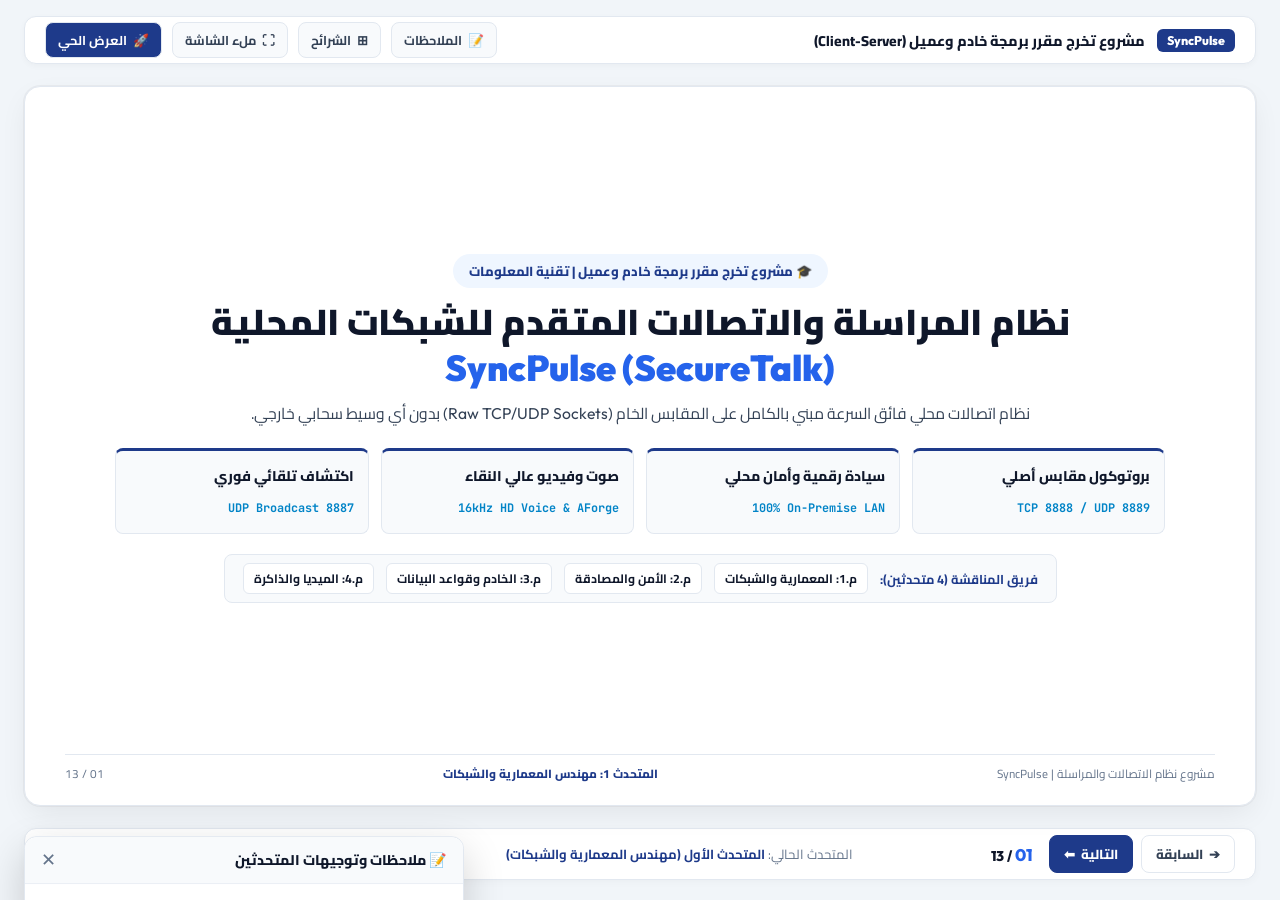
==== SyncPulse.Presentation/index.html @ 6c3e15dd "style: streamline slide presentation with concise bullet points and spacious modern layout" ====
<!DOCTYPE html>
<html lang="ar" dir="rtl">
<head>
    <meta charset="UTF-8">
    <meta name="viewport" content="width=device-width, initial-scale=1.0">
    <title>SyncPulse Presentation | العرض التقديمي لمشروع خادم وعميل</title>
    <!-- Google Fonts -->
    <link rel="preconnect" href="https://fonts.googleapis.com">
    <link rel="preconnect" href="https://fonts.gstatic.com" crossorigin>
    <link href="https://fonts.googleapis.com/css2?family=Cairo:wght@600;700;800;900&family=Outfit:wght@600;700;800;900&family=JetBrains+Mono:wght@600;700;800&display=swap" rel="stylesheet">
    <link rel="stylesheet" href="style.css">
</head>
<body>

    <div class="app-container">

        <!-- Top Command Bar -->
        <header class="top-bar">
            <div class="top-bar-left">
                <span class="brand-badge">SyncPulse</span>
                <span class="top-bar-title">مشروع تخرج مقرر برمجة خادم وعميل (Client-Server)</span>
            </div>

            <div class="top-bar-right">
                <button class="top-btn" id="btn-notes" onclick="toggleNotes()" title="ملاحظات المتحدث (Press N)">
                    <span>📝</span> الملاحظات
                </button>
                <button class="top-btn" id="btn-grid" onclick="toggleGrid()" title="فهرس الشرائح (Press G)">
                    <span>⊞</span> الشرائح
                </button>
                <button class="top-btn" onclick="toggleFullscreen()" title="ملء الشاشة (Press F)">
                    <span>⛶</span> ملء الشاشة
                </button>
                <a href="../SyncPulse.Web/index.html" class="top-btn live-link" title="الانتقال لمركز العرض المباشر للأجهزة الثلاثة">
                    <span>🚀</span> العرض الحي
                </a>
            </div>
        </header>

        <!-- Main Slide Presentation Canvas -->
        <main class="slide-canvas">

            <!-- =========================================================================
                 SLIDE 1: Title & Hero
                 ========================================================================= -->
            <section class="slide active" id="slide-1" data-speaker="المتحدث الأول (مهندس المعمارية والشبكات)" data-title="عنوان المشروع والهوية">
                <div class="hero-layout">
                    <span class="hero-pill">🎓 مشروع تخرج مقرر برمجة خادم وعميل | تقنية المعلومات</span>

                    <h1>
                        نظام المراسلة والاتصالات المتقدم للشبكات المحلية<br>
                        <span>SyncPulse (SecureTalk)</span>
                    </h1>

                    <p class="hero-desc">
                        نظام اتصالات محلي فائق السرعة مبني بالكامل على المقابس الخام <span class="en-term">(Raw TCP/UDP Sockets)</span> بدون أي وسيط سحابي خارجي.
                    </p>

                    <div class="hero-features">
                        <div class="hero-feature-box">
                            <strong>بروتوكول مقابس أصلي</strong>
                            <small class="en-term">TCP 8888 / UDP 8889</small>
                        </div>
                        <div class="hero-feature-box">
                            <strong>سيادة رقمية وأمان محلي</strong>
                            <small class="en-term">100% On-Premise LAN</small>
                        </div>
                        <div class="hero-feature-box">
                            <strong>صوت وفيديو عالي النقاء</strong>
                            <small class="en-term">16kHz HD Voice & AForge</small>
                        </div>
                        <div class="hero-feature-box">
                            <strong>اكتشاف تلقائي فوري</strong>
                            <small class="en-term">UDP Broadcast 8887</small>
                        </div>
                    </div>

                    <div class="hero-speakers">
                        <strong>فريق المناقشة (4 متحدثين):</strong>
                        <span class="speaker-pill">م.1: المعمارية والشبكات</span>
                        <span class="speaker-pill">م.2: الأمن والمصادقة</span>
                        <span class="speaker-pill">م.3: الخادم وقواعد البيانات</span>
                        <span class="speaker-pill">م.4: الميديا والذاكرة</span>
                    </div>
                </div>

                <div class="slide-footer-info">
                    <span>مشروع نظام الاتصالات والمراسلة | SyncPulse</span>
                    <span class="f-speaker">المتحدث 1: مهندس المعمارية والشبكات</span>
                    <span>01 / 13</span>
                </div>
            </section>

            <!-- =========================================================================
                 SLIDE 2: Problem vs Solution
                 ========================================================================= -->
            <section class="slide" id="slide-2" data-speaker="المتحدث الأول (مهندس المعمارية والشبكات)" data-title="المشكلة والهدف الهندسي">
                <div class="slide-header">
                    <div>
                        <span class="slide-tag">01 | الدوافع والأهداف الهندسية</span>
                        <h2>لماذا قمنا ببناء نظام SyncPulse؟</h2>
                        <p>معالجة تحديات الاعتماد على السحابة الخارجية في البيئات المعزولة</p>
                    </div>
                    <span class="badge-en" style="font-weight:800; color:#1E3A8A;">OBJECTIVE</span>
                </div>

                <div class="slide-body cards-2-col">
                    <div class="deck-card problem">
                        <h3>⚠️ تحديات التطبيقات السحابية</h3>
                        <ul class="deck-list">
                            <li><strong>توقف الاتصال:</strong> انقطاع الخدمة فورياً عند انقطاع كابل الإنترنت.</li>
                            <li><strong>انعدام الخصوصية:</strong> تسريب البيانات والملفات الحساسة لخوادم خارجية.</li>
                            <li><strong>هدر النطاق الترددي:</strong> بطء رفع وتنزيل الوسائط عبر خوادم بعيدة.</li>
                        </ul>
                    </div>

                    <div class="deck-card solution">
                        <h3>✅ الحل في نظام SyncPulse</h3>
                        <ul class="deck-list">
                            <li><strong>استقلالية محلية تامة (<span class="en-term">100% LAN</span>):</strong> عمل متواصل بدون إنترنت.</li>
                            <li><strong>سيادة وأمان بيانات:</strong> تشفير كلمات المرور بـ <span class="en-term">PBKDF2</span> وتوكنات <span class="en-term">JWT</span>.</li>
                            <li><strong>سرعة واستجابة لحظية:</strong> نقل وسائط فائق بأقل من 10ms.</li>
                        </ul>
                    </div>
                </div>

                <div class="slide-footer-info">
                    <span>مشروع نظام الاتصالات والمراسلة | SyncPulse</span>
                    <span class="f-speaker">المتحدث 1: مهندس المعمارية والشبكات</span>
                    <span>02 / 13</span>
                </div>
            </section>

            <!-- =========================================================================
                 SLIDE 3: System Architecture
                 ========================================================================= -->
            <section class="slide" id="slide-3" data-speaker="المتحدث الأول (مهندس المعمارية والشبكات)" data-title="معمارية النظام والطبقات">
                <div class="slide-header">
                    <div>
                        <span class="slide-tag">02 | معمارية النظام</span>
                        <h2>تقسيم النظام وفق معايير Clean Architecture</h2>
                        <p>فصل فيزيائي تام للمسؤوليات لمنع التكرار وتسهيل التوسع</p>
                    </div>
                    <span class="badge-en" style="font-weight:800; color:#1E3A8A;">3-TIER ARCHITECTURE</span>
                </div>

                <div class="slide-body cards-3-col">
                    <div class="deck-card">
                        <h3>📦 النواة المشتركة (<span class="en-term">Core</span>)</h3>
                        <ul class="deck-list">
                            <li><strong>ترويسة التأطير:</strong> <span class="en-term">12-Byte FrameHeader</span>.</li>
                            <li><strong>محرك التشفير:</strong> <span class="en-term">PBKDF2</span> وتوكنات <span class="en-term">JWT</span>.</li>
                            <li><strong>عقد البيانات:</strong> نماذج <span class="en-term">DTOs</span> وأنواع الحزم.</li>
                            <li><strong>اكتشاف الشبكة:</strong> خدمة <span class="en-term">UDP Auto-Discovery</span>.</li>
                        </ul>
                    </div>

                    <div class="deck-card blue">
                        <h3>🖥️ الخادم المركزي (<span class="en-term">Server</span>)</h3>
                        <ul class="deck-list">
                            <li><strong>خادم TCP:</strong> استماع غير حاجب على المنفذ <span class="en-term">8888</span>.</li>
                            <li><strong>مكرر الوسائط:</strong> تدفقات <span class="en-term">UDP Relay</span> على المنفذ <span class="en-term">8889</span>.</li>
                            <li><strong>قاعدة البيانات:</strong> <span class="en-term">SQLite 3NF</span> بوضع <span class="en-term">WAL Mode</span>.</li>
                            <li><strong>المزامنة:</strong> طابور الرسائل المعلقة <span class="en-term">Offline Queue</span>.</li>
                        </ul>
                    </div>

                    <div class="deck-card cyan">
                        <h3>💻 تطبيق العميل (<span class="en-term">Client</span>)</h3>
                        <ul class="deck-list">
                            <li><strong>المقابس غير الحاجبة:</strong> خدمة <span class="en-term">ClientNetworkService</span>.</li>
                            <li><strong>محرك الصوت:</strong> معيار <span class="en-term">16kHz HD Voice</span> بالمخازن الدائرية.</li>
                            <li><strong>محرك الفيديو:</strong> مكتبة <span class="en-term">AForge DirectShow & PiP</span>.</li>
                            <li><strong>عرض الميديا:</strong> عرض الصور والوسائط بنمط تليجرام.</li>
                        </ul>
                    </div>
                </div>

                <div class="slide-footer-info">
                    <span>مشروع نظام الاتصالات والمراسلة | SyncPulse</span>
                    <span class="f-speaker">المتحدث 1: مهندس المعمارية والشبكات</span>
                    <span>03 / 13</span>
                </div>
            </section>

            <!-- =========================================================================
                 SLIDE 4: TCP Framing & 12-Byte Header
                 ========================================================================= -->
            <section class="slide" id="slide-4" data-speaker="المتحدث الأول (مهندس المعمارية والشبكات)" data-title="مقابس TCP وبروتوكول التأطير">
                <div class="slide-header">
                    <div>
                        <span class="slide-tag">03 | هندسة المقابس وبروتوكول التأطير</span>
                        <h2>حل معضلة دفق TCP ببروتوكول التأطير (12-Byte Header)</h2>
                        <p>التغلب على مشاكل دمج وتجزئة الحزم في دفق بايتات TCP</p>
                    </div>
                    <span class="badge-en" style="font-weight:800; color:#1E3A8A;">12-BYTE FRAMING</span>
                </div>

                <div class="slide-body cards-2-col">
                    <div class="deck-card">
                        <h3>📐 تركيبة الترويسة الثنائية</h3>
                        <div class="frame-table-row">
                            <div class="frame-cell">
                                <span class="name">Magic</span>
                                <span class="val">0x53 ('S')</span>
                            </div>
                            <div class="frame-cell">
                                <span class="name">Version</span>
                                <span class="val">0x01</span>
                            </div>
                            <div class="frame-cell">
                                <span class="name">PacketType</span>
                                <span class="val">Int16</span>
                            </div>
                            <div class="frame-cell">
                                <span class="name">PayloadLength</span>
                                <span class="val">Int32</span>
                            </div>
                            <div class="frame-cell">
                                <span class="name">SeqNumber</span>
                                <span class="val">Int32</span>
                            </div>
                        </div>

                        <div class="code-box">
                            <div class="code-box-header">FrameHeader.cs - BigEndian Serialization</div>
                            <pre><code>byte[] buf = new byte[12];
buf[0] = 0x53; buf[1] = 0x01;
BinaryPrimitives.WriteInt16BigEndian(buf.AsSpan(2, 2), (short)PacketType);
BinaryPrimitives.WriteInt32BigEndian(buf.AsSpan(4, 4), PayloadLength);
BinaryPrimitives.WriteInt32BigEndian(buf.AsSpan(8, 4), SequenceNumber);
return buf;</code></pre>
                        </div>
                    </div>

                    <div class="deck-card blue">
                        <h3>⚙️ خطوات محلل دفق التأطير (<span class="en-term">Parser</span>)</h3>
                        <ul class="deck-list">
                            <li><strong>1. التجميع في المخزن:</strong> قراءة دفق TCP المستمر دون افتراض وصول الحزمة دفعة واحدة.</li>
                            <li><strong>2. فحص الـ Magic Byte:</strong> التحقق من بايت <span class="en-term">0x53</span> فور اكتمال 12 بايت واستخراج طول الحمولة.</li>
                            <li><strong>3. تسليم الحزمة الكاملة:</strong> اقتطاع الحمولة بدقة وتدوير البايتات المتبقية للحزمة التالية.</li>
                            <li><strong>★ أهمية Big-Endian:</strong> توحيد قراءة الأرقام بين معالجات x86 ومعالجات ARM.</li>
                        </ul>
                    </div>
                </div>

                <div class="slide-footer-info">
                    <span>مشروع نظام الاتصالات والمراسلة | SyncPulse</span>
                    <span class="f-speaker">المتحدث 1: مهندس المعمارية والشبكات</span>
                    <span>04 / 13</span>
                </div>
            </section>

            <!-- =========================================================================
                 SLIDE 5: Auto-Discovery Pipeline
                 ========================================================================= -->
            <section class="slide" id="slide-5" data-speaker="المتحدث الأول (مهندس المعمارية والشبكات)" data-title="الاكتشاف التلقائي على الواي فاي">
                <div class="slide-header">
                    <div>
                        <span class="slide-tag">04 | الاكتشاف التلقائي لشبكات الواي فاي</span>
                        <h2>ميزة Zero-Configuration Auto-Discovery (UDP 8887)</h2>
                        <p>ربط العملاء بالخادم ذاتياً وفورياً دون كتابة عنوان IP يدوياً</p>
                    </div>
                    <span class="badge-en" style="font-weight:800; color:#1E3A8A;">UDP BROADCAST: 8887</span>
                </div>

                <div class="slide-body cards-3-col">
                    <div class="deck-card">
                        <h3>1. إعلان الخادم الدوري</h3>
                        <p style="font-size:0.86rem; line-height:1.5; color:#334155;">يبث الخادم رسالة برودكاست كل 3 ثوانٍ على المنفذ 8887 على عنوان 255.255.255.255.</p>
                        <code class="en-term" style="margin-top:10px;">SYNCPULSE_SERVER_ANNOUNCE:8888</code>
                    </div>

                    <div class="deck-card blue">
                        <h3>2. التقاط العميل للإعلان</h3>
                        <p style="font-size:0.86rem; line-height:1.5; color:#334155;">يستمع العميل على المنفذ 8887 ويلتقط إعلان السيرفر ويستخرج IP الخادم فورياً.</p>
                        <code class="en-term" style="margin-top:10px;">serverIP = res.RemoteEndPoint.Address</code>
                    </div>

                    <div class="deck-card emerald">
                        <h3>3. بدء الاتصال الفوري</h3>
                        <p style="font-size:0.86rem; line-height:1.5; color:#334155;">يبدأ العميل مصافحة TCP فوراً على المنفذ 8888 ويسجل دخوله بسلاسة تامة.</p>
                        <code class="en-term" style="margin-top:10px;">await client.ConnectAsync(ip, 8888)</code>
                    </div>
                </div>

                <div class="slide-footer-info">
                    <span>مشروع نظام الاتصالات والمراسلة | SyncPulse</span>
                    <span class="f-speaker">المتحدث 1: مهندس المعمارية والشبكات</span>
                    <span>05 / 13</span>
                </div>
            </section>

            <!-- =========================================================================
                 SLIDE 6: Cyber Security, PBKDF2 & JWT
                 ========================================================================= -->
            <section class="slide" id="slide-6" data-speaker="المتحدث الثاني (مهندس الأمن والمصادقة)" data-title="الأمن وتشفير كلمات المرور والـ JWT">
                <div class="slide-header">
                    <div>
                        <span class="slide-tag">05 | الأمن السيبراني والمصادقة</span>
                        <h2>المصادقة المشفرة بـ PBKDF2/SHA-256 وتوكنات JWT</h2>
                        <p>تطبيق أعلى المعايير القياسية (NIST SP 800-63B & RFC 7519) لحماية المستخدمين</p>
                    </div>
                    <span class="badge-en" style="font-weight:800; color:#1E3A8A;">NIST & RFC STANDARDS</span>
                </div>

                <div class="slide-body cards-3-col">
                    <div class="deck-card">
                        <h3>🔐 تجزئة كلمات المرور</h3>
                        <ul class="deck-list">
                            <li><strong>128-bit Salt:</strong> ملح عشوائي فريد يبطل هجمات جداول قوس قزح.</li>
                            <li><strong>100,000 تكرار:</strong> إبطاء هجمات التخمين بالقوة الغاشمة.</li>
                            <li><strong>FixedTimeEquals:</strong> حماية تامة من هجمات التوقيت (<span class="en-term">Timing Attacks</span>).</li>
                        </ul>
                    </div>

                    <div class="deck-card blue">
                        <h3>🎫 إدارة الجلسات (<span class="en-term">JWT</span>)</h3>
                        <ul class="deck-list">
                            <li><strong>توقيع HMAC-SHA256:</strong> منع تزوير بيانات التوكن.</li>
                            <li><strong>تحقق رياضي لحظي:</strong> التحقق دون استعلام قاعدة البيانات في كل حزمة.</li>
                            <li><strong>انتهاء تلقائي:</strong> إدارة دورة حياة الجلسات بأمان.</li>
                        </ul>
                    </div>

                    <div class="deck-card emerald">
                        <h3>🛡️ التحصين وسجلات التدقيق</h3>
                        <ul class="deck-list">
                            <li><strong>Parameterized Queries:</strong> حماية قاعدة البيانات من حقن SQL.</li>
                            <li><strong>سقف 10MB للحزمة:</strong> حماية الخادم من هجمات حجب الخدمة (<span class="en-term">DoS</span>).</li>
                            <li><strong>سجلات ISO 27001:</strong> توثيق عمليات الدخول في جدول التدقيق.</li>
                        </ul>
                    </div>
                </div>

                <div class="slide-footer-info">
                    <span>مشروع نظام الاتصالات والمراسلة | SyncPulse</span>
                    <span class="f-speaker">المتحدث 2: مهندس الأمن والمصادقة</span>
                    <span>06 / 13</span>
                </div>
            </section>

            <!-- =========================================================================
                 SLIDE 7: Server Concurrency & SQLite WAL Mode
                 ========================================================================= -->
            <section class="slide" id="slide-7" data-speaker="المتحدث الثالث (مهندس الخادم وقواعد البيانات)" data-title="الخادم وقواعد البيانات والتزامن">
                <div class="slide-header">
                    <div>
                        <span class="slide-tag">06 | معمارية الخادم وقواعد البيانات والتزامن</span>
                        <h2>التزامن الفائق بـ IOCP وعزل الأعطال وقاعدة بيانات SQLite</h2>
                        <p>خدمة مئات المتصلين دون اختناق الخيوط مع مناعة تامة ضد الانهيار</p>
                    </div>
                    <span class="badge-en" style="font-weight:800; color:#1E3A8A;">IOCP & BULKHEAD</span>
                </div>

                <div class="slide-body cards-2-col">
                    <div class="deck-card">
                        <h3>⚡ نموذج التزامن وعزل الجلسات</h3>
                        <ul class="deck-list">
                            <li><strong>منافذ إكمال الإدخال/الإخراج (<span class="en-term">IOCP</span>):</strong> استخدام <span class="en-term">async/await</span> دون حجز خيوط في وضع الانتظار.</li>
                            <li><strong>تجنب اختناق الخيوط:</strong> تفادي عيوب حجز خيط لكل عميل (<span class="en-term">Thread-per-Client</span>).</li>
                            <li><strong>نمط الحواجز (<span class="en-term">Bulkhead</span>):</strong> عزل كل عميل في كتلة معالجة مستقلة لمنع انهيار الخادم.</li>
                        </ul>
                    </div>

                    <div class="deck-card blue">
                        <h3>🗄️ قاعدة بيانات SQLite 3NF ووضع WAL</h3>
                        <ul class="deck-list">
                            <li><strong>وضع WAL Mode:</strong> قراءات متزامنة لا نهائية أثناء الكتابة دون أي أقفال حظر.</li>
                            <li><strong>تصميم الشكل المعياري 3NF:</strong> 7 جداول مترابطة بمفاتيح أجنبية تمنع تكرار البيانات.</li>
                            <li><strong>المعاملات الذرية (<span class="en-term">ACID</span>):</strong> ضمان سلامة وتناسق الرسائل والمكالمات.</li>
                        </ul>
                    </div>
                </div>

                <div class="slide-footer-info">
                    <span>مشروع نظام الاتصالات والمراسلة | SyncPulse</span>
                    <span class="f-speaker">المتحدث 3: مهندس الخادم وقواعد البيانات</span>
                    <span>07 / 13</span>
                </div>
            </section>

            <!-- =========================================================================
                 SLIDE 8: Message Sync & Offline Queue
                 ========================================================================= -->
            <section class="slide" id="slide-8" data-speaker="المتحدث الثالث (مهندس الخادم وقواعد البيانات)" data-title="المزامنة وطابور الرسائل المعلقة">
                <div class="slide-header">
                    <div>
                        <span class="slide-tag">07 | دورة حياة الرسائل والمزامنة التلغرامية</span>
                        <h2>طابور الرسائل المعلقة (Offline Queue) ومؤشرات التسليم (✓✓)</h2>
                        <p>مزامنة فائقة لضمان عدم ضياع أي رسالة حتى عند انقطاع المستلم</p>
                    </div>
                    <span class="badge-en" style="font-weight:800; color:#1E3A8A;">TELEGRAM-STYLE SYNC</span>
                </div>

                <div class="slide-body cards-4-col">
                    <div class="deck-card">
                        <h3>1. Sent (✓)</h3>
                        <p style="font-size:0.84rem; color:#334155; line-height:1.45;">تُرسل الرسالة وتُحفظ فوراً في قاعدة بيانات الخادم (علامة صح رمادية واحدة).</p>
                    </div>

                    <div class="deck-card">
                        <h3>2. Offline Queue</h3>
                        <p style="font-size:0.84rem; color:#334155; line-height:1.45;">إذا كان المستلم غير متصل، يحتفظ الخادم بالرسالة ويدفعها له فور اتصاله.</p>
                    </div>

                    <div class="deck-card emerald">
                        <h3>3. Delivered (✓✓)</h3>
                        <p style="font-size:0.84rem; color:#334155; line-height:1.45;">فور استلام العميل، يُرسل إشعار تسليم فتتحول لـ (علامتي صح رماديتين).</p>
                    </div>

                    <div class="deck-card blue">
                        <h3>4. Read (✓✓)</h3>
                        <p style="font-size:0.84rem; color:#334155; line-height:1.45;">عند فتح المستلم للمحادثة، يُرسل إشعار قراءة فتتحول لـ (علامتي صح زرقاوين).</p>
                    </div>
                </div>

                <div class="slide-footer-info">
                    <span>مشروع نظام الاتصالات والمراسلة | SyncPulse</span>
                    <span class="f-speaker">المتحدث 3: مهندس الخادم وقواعد البيانات</span>
                    <span>08 / 13</span>
                </div>
            </section>

            <!-- =========================================================================
                 SLIDE 9: Audio Engine & Zero-Allocation Ring Buffers
                 ========================================================================= -->
            <section class="slide" id="slide-9" data-speaker="المتحدث الرابع (مهندس الميديا والوسائط)" data-title="محرك الصوت والمخازن الدائرية">
                <div class="slide-header">
                    <div>
                        <span class="slide-tag">08 | معالجة الصوت والذاكرة منخفضة المستوى</span>
                        <h2>محرك الصوت 16kHz HD Voice ونظام المخازن الدائرية الثابتة</h2>
                        <p>القضاء التام والنهائي على خطأ الوصول غير المصرح به للذاكرة (0xc0000005 Status Access Violation)</p>
                    </div>
                    <span class="badge-en" style="font-weight:800; color:#1E3A8A;">ZERO ALLOCATION</span>
                </div>

                <div class="slide-body cards-2-col">
                    <div class="deck-card problem">
                        <h3>⚠️ معضلة خطأ الذاكرة 0xc0000005</h3>
                        <ul class="deck-list">
                            <li><strong>الحجز المتكرر:</strong> حجز وتثبيت مصفوفة بايتات لكل إطار صوتي (40ms) كان يربك مجمع القمامة (<span class="en-term">GC</span>).</li>
                            <li><strong>تضارب مع بطاقة الصوت:</strong> تحرير مؤشرات <span class="en-term">WAVEHDR</span> أثناء قراءة بطاقة الصوت كان يسبب انهيار البرنامج.</li>
                        </ul>
                    </div>

                    <div class="deck-card solution">
                        <h3>✅ الحل: المخازن الدائرية الثابتة (<span class="en-term">Pre-Pinned</span>)</h3>
                        <ul class="deck-list">
                            <li><strong>تثبيت 8 مخازن مسبقاً:</strong> حجز وتثبيت 8 مخازن بـ <span class="en-term">GCHandleType.Pinned</span> مرة واحدة فقط عند بدء المكالمة.</li>
                            <li><strong>Zero-Allocation:</strong> نسخ البيانات عبر <span class="en-term">Buffer.BlockCopy</span> دورياً داخل المخزن التالي: <code class="en-term">(_outIndex + 1) % 8</code>.</li>
                            <li><strong>استقرار 100%:</strong> صفر استدعاءات للـ GC وصفر تجميد للواجهة.</li>
                        </ul>
                    </div>
                </div>

                <div class="slide-footer-info">
                    <span>مشروع نظام الاتصالات والمراسلة | SyncPulse</span>
                    <span class="f-speaker">المتحدث 4: مهندس الميديا والوسائط</span>
                    <span>09 / 13</span>
                </div>
            </section>

            <!-- =========================================================================
                 SLIDE 10: Video Engine, LED Control & Hybrid Media
                 ========================================================================= -->
            <section class="slide" id="slide-10" data-speaker="المتحدث الرابع (مهندس الميديا والوسائط)" data-title="الفيديو والبث الهجين وإطفاء الـ LED">
                <div class="slide-header">
                    <div>
                        <span class="slide-tag">09 | الفيديو والبث الهجين والخصوصية</span>
                        <h2>محرك الفيديو المباشر AForge والبث الهجين (UDP+TCP)</h2>
                        <p>تحكم فيزيائي بضوء الكاميرا (LED) في طبقة النواة، المعاينة الذاتية PiP، وإلغاء تكرار الإطارات</p>
                    </div>
                    <span class="badge-en" style="font-weight:800; color:#1E3A8A;">AForge & HYBRID STREAM</span>
                </div>

                <div class="slide-body cards-3-col">
                    <div class="deck-card">
                        <h3>📷 إطفاء ضوء الكاميرا</h3>
                        <ul class="deck-list">
                            <li><strong>مكتبة AForge DirectShow:</strong> تعامل مباشر مع مقبض الكاميرا في نظام التشغيل.</li>
                            <li><strong>إغلاق فيزيائي:</strong> إرسال إشارة <span class="en-term">SignalToStop()</span> فينطفئ ضوء الـ LED الحقيقي لحماية الخصوصية.</li>
                        </ul>
                    </div>

                    <div class="deck-card blue">
                        <h3>⚡ البث الهجين (UDP+TCP)</h3>
                        <ul class="deck-list">
                            <li><strong>قناتان متوازيتان:</strong> إرسال الوسائط عبر UDP (سريعة) و TCP (مضمونة) لتخطي جدران الحماية.</li>
                            <li><strong>إلغاء التكرار اللحظي:</strong> مفتاح ثنائي 64-بت لتشغيل الإطار الأسرع فوراً وتجاهل المكرر.</li>
                        </ul>
                    </div>

                    <div class="deck-card cyan">
                        <h3>🖼️ عرض ميديا تليجرام</h3>
                        <ul class="deck-list">
                            <li><strong>عرض الصور المباشر:</strong> تحويل بايتات الصور لـ <span class="en-term">BitmapSource</span> داخل فقاعة الشات.</li>
                            <li><strong>مشغل الصوت المدمج:</strong> تشغيل الرسائل الصوتية مع زر التحكم وفتح المستندات.</li>
                        </ul>
                    </div>
                </div>

                <div class="slide-footer-info">
                    <span>مشروع نظام الاتصالات والمراسلة | SyncPulse</span>
                    <span class="f-speaker">المتحدث 4: مهندس الميديا والوسائط</span>
                    <span>10 / 13</span>
                </div>
            </section>

            <!-- =========================================================================
                 SLIDE 11: 4-Speaker Team Matrix
                 ========================================================================= -->
            <section class="slide" id="slide-11" data-speaker="جميع المتحدثين" data-title="مصفوفة توزيع المتحدثين الـ 4">
                <div class="slide-header">
                    <div>
                        <span class="slide-tag">10 | تنظيم فريق المناقشة</span>
                        <h2>مصفوفة توزيع المهام على المتحدثين الأربعة (4 Speakers)</h2>
                        <p>تكامل هندسي وتوزيع موضوعي دقيق يغطي كافة محاور مقرر برمجة خادم وعميل</p>
                    </div>
                    <span class="badge-en" style="font-weight:800; color:#1E3A8A;">4-SPEAKER MATRIX</span>
                </div>

                <div class="slide-body cards-4-col">
                    <div class="deck-card">
                        <strong style="color:#2563EB; font-family:var(--font-mono); font-size:0.75rem;">SPEAKER 01</strong>
                        <h3>المتحدث الأول</h3>
                        <p style="font-size:0.75rem; color:#64748B; font-weight:700; margin-bottom:6px;">مهندس المعمارية والشبكات</p>
                        <p style="font-size:0.82rem; color:#334155; line-height:1.45;">مقابس TCP، التأطير 12-Byte، ترتيب Big-Endian، واكتشاف الواي فاي عبر UDP 8887.</p>
                    </div>

                    <div class="deck-card">
                        <strong style="color:#2563EB; font-family:var(--font-mono); font-size:0.75rem;">SPEAKER 02</strong>
                        <h3>المتحدث الثاني</h3>
                        <p style="font-size:0.75rem; color:#64748B; font-weight:700; margin-bottom:6px;">مهندس الأمن والمصادقة</p>
                        <p style="font-size:0.82rem; color:#334155; line-height:1.45;">تجزئة PBKDF2 مع Salt، توكنات JWT، منع حقن SQL، وسجلات تدقيق ISO 27001.</p>
                    </div>

                    <div class="deck-card">
                        <strong style="color:#2563EB; font-family:var(--font-mono); font-size:0.75rem;">SPEAKER 03</strong>
                        <h3>المتحدث الثالث</h3>
                        <p style="font-size:0.75rem; color:#64748B; font-weight:700; margin-bottom:6px;">مهندس الخادم وقواعد البيانات</p>
                        <p style="font-size:0.82rem; color:#334155; line-height:1.45;">خادم TCP بـ IOCP، نمط Bulkhead، قاعدة بيانات SQLite WAL، وطابور Offline Queue.</p>
                    </div>

                    <div class="deck-card">
                        <strong style="color:#2563EB; font-family:var(--font-mono); font-size:0.75rem;">SPEAKER 04</strong>
                        <h3>المتحدث الرابع</h3>
                        <p style="font-size:0.75rem; color:#64748B; font-weight:700; margin-bottom:6px;">مهندس الميديا والذاكرة</p>
                        <p style="font-size:0.82rem; color:#334155; line-height:1.45;">مكرر UDP Relay 8889، محرك الصوت 16kHz والمخازن الدائرية، كاميرا AForge، وبث الميديا.</p>
                    </div>
                </div>

                <div class="slide-footer-info">
                    <span>مشروع نظام الاتصالات والمراسلة | SyncPulse</span>
                    <span class="f-speaker">فريق العمل الهندسي (4 متحدثين)</span>
                    <span>11 / 13</span>
                </div>
            </section>

            <!-- =========================================================================
                 SLIDE 12: Automated Tests (62/62)
                 ========================================================================= -->
            <section class="slide" id="slide-12" data-speaker="جميع المتحدثين" data-title="حزمة الاختبارات والتحقق الآلي">
                <div class="slide-header">
                    <div>
                        <span class="slide-tag">11 | الجودة والتحقق الآلي</span>
                        <h2>نتائج حزمة الاختبارات الآلية الشاملة (SyncPulse.Tests)</h2>
                        <p>تحقق برمجي كامل بنسبة نجاح 100% من 10 وحدات نظام رئيسية</p>
                    </div>
                    <span class="badge-en" style="font-weight:800; color:#059669;">62/62 PASSED</span>
                </div>

                <div class="slide-body">
                    <div style="background:#ECFDF5; border:1px solid #A7F3D0; border-radius:10px; padding:12px 24px; display:flex; justify-content:space-between; align-items:center; margin-bottom:14px;">
                        <span style="font-size:1.8rem; font-weight:900; color:#059669; font-family:var(--font-en);">62 / 62 PASSED</span>
                        <span style="font-size:0.95rem; font-weight:800; color:#059669;">اجتياز 62 اختباراً آلياً شاملاً بنسبة نجاح 100% (0 Failures)</span>
                    </div>

                    <div style="display:grid; grid-template-columns:1fr 1fr; gap:8px;">
                        <div style="background:#F8FAFC; border:1px solid #E2E8F0; padding:8px 12px; border-radius:6px; font-size:0.82rem; font-weight:700; color:#334155;"><span style="color:#059669; font-weight:900;">✔</span> 1. التأطير 12-Byte وترتيب Big-Endian</div>
                        <div style="background:#F8FAFC; border:1px solid #E2E8F0; padding:8px 12px; border-radius:6px; font-size:0.82rem; font-weight:700; color:#334155;"><span style="color:#059669; font-weight:900;">✔</span> 2. تسلسل حزم SyncPacket الثنائية</div>
                        <div style="background:#F8FAFC; border:1px solid #E2E8F0; padding:8px 12px; border-radius:6px; font-size:0.82rem; font-weight:700; color:#334155;"><span style="color:#059669; font-weight:900;">✔</span> 3. محرك التشفير PBKDF2 والـ Salt والـ JWT</div>
                        <div style="background:#F8FAFC; border:1px solid #E2E8F0; padding:8px 12px; border-radius:6px; font-size:0.82rem; font-weight:700; color:#334155;"><span style="color:#059669; font-weight:900;">✔</span> 4. محلل تجزئة دفق TCP (FrameStreamParser)</div>
                        <div style="background:#F8FAFC; border:1px solid #E2E8F0; padding:8px 12px; border-radius:6px; font-size:0.82rem; font-weight:700; color:#334155;"><span style="color:#059669; font-weight:900;">✔</span> 5. قاعدة بيانات SQLite والمستودعات السبعة</div>
                        <div style="background:#F8FAFC; border:1px solid #E2E8F0; padding:8px 12px; border-radius:6px; font-size:0.82rem; font-weight:700; color:#334155;"><span style="color:#059669; font-weight:900;">✔</span> 6. إدارة الجلسات وتتبع الاتصال SessionManager</div>
                        <div style="background:#F8FAFC; border:1px solid #E2E8F0; padding:8px 12px; border-radius:6px; font-size:0.82rem; font-weight:700; color:#334155;"><span style="color:#059669; font-weight:900;">✔</span> 7. منسق إشارات المكالمات CallCoordinator</div>
                        <div style="background:#F8FAFC; border:1px solid #E2E8F0; padding:8px 12px; border-radius:6px; font-size:0.82rem; font-weight:700; color:#334155;"><span style="color:#059669; font-weight:900;">✔</span> 8. مكرر تدفقات الوسائط اللحظي UdpMediaRelay</div>
                        <div style="background:#F8FAFC; border:1px solid #E2E8F0; padding:8px 12px; border-radius:6px; font-size:0.82rem; font-weight:700; color:#334155;"><span style="color:#059669; font-weight:900;">✔</span> 9. الاكتشاف التلقائي لشبكات الواي فاي UDP 8887</div>
                        <div style="background:#F8FAFC; border:1px solid #E2E8F0; padding:8px 12px; border-radius:6px; font-size:0.82rem; font-weight:700; color:#334155;"><span style="color:#059669; font-weight:900;">✔</span> 10. اتصال كامل End-to-End عبر مقابس حقيقية</div>
                    </div>
                </div>

                <div class="slide-footer-info">
                    <span>مشروع نظام الاتصالات والمراسلة | SyncPulse</span>
                    <span class="f-speaker">فريق العمل الهندسي (4 متحدثين)</span>
                    <span>12 / 13</span>
                </div>
            </section>

            <!-- =========================================================================
                 SLIDE 13: Conclusion & Demo Launch
                 ========================================================================= -->
            <section class="slide" id="slide-13" data-speaker="جميع المتحدثين" data-title="الخاتمة والانتقال للعرض الحي">
                <div class="hero-layout">
                    <span class="hero-pill">🎓 جاهزون للإجابة على كافة الأسئلة وبدء العرض العملي الحي</span>

                    <h1>
                        شكراً لحسن استماعكم وإشرافكم الكريم!<br>
                        <span>جاهزون لبدء العرض العملي الحي (Live Demo)</span>
                    </h1>

                    <p class="hero-desc" style="max-width:750px;">
                        سيتم الآن تشغيل الخادم على الجهاز الأول، والعميلين على الجهازين الآخرين، ومراقبة التفاعل عبر مركز العرض المباشر.
                    </p>

                    <div style="margin-top:8px;">
                        <a href="../SyncPulse.Web/index.html" class="nav-btn primary" style="font-size:1.05rem; padding:12px 32px; text-decoration:none;">
                            <span>🖥️</span> فتح مركز العرض المباشر للأجهزة الثلاثة (Live Hub)
                        </a>
                    </div>

                    <div class="hero-speakers" style="margin-top:20px;">
                        <span>📡 اكتشاف تلقائي</span> • 
                        <span>✉️ رسائل ومزامنة Offline</span> • 
                        <span>🎙️ صوت 16kHz HD نقي</span> • 
                        <span>📹 فيديو مع إطفاء الـ LED الحقيقي</span>
                    </div>
                </div>

                <div class="slide-footer-info">
                    <span>مشروع نظام الاتصالات والمراسلة | SyncPulse</span>
                    <span class="f-speaker">فريق العمل الهندسي (4 متحدثين)</span>
                    <span>13 / 13</span>
                </div>
            </section>

        </main>

        <!-- Bottom Command Navigation Controls -->
        <footer class="bottom-bar">
            <div class="nav-group">
                <button class="nav-btn" onclick="prevSlide()" title="الشريحة السابقة (السهم الأيمن / PageUp)">
                    <span>➔</span> السابقة
                </button>
                <button class="nav-btn primary" onclick="nextSlide()" title="الشريحة التالية (السهم الأيسر / Space / PageDown)">
                    التالية <span>⬅</span>
                </button>
                <div class="slide-counter">
                    <span class="current" id="current-slide-num">01</span>
                    <span>/</span>
                    <span id="total-slides-num">13</span>
                </div>
            </div>

            <div class="speaker-cue-text" id="speaker-cue-label">
                المتحدث الحالي: <strong>المتحدث الأول (مهندس المعمارية والشبكات)</strong>
            </div>

            <div class="nav-group">
                <span style="font-size:0.75rem; color:#94A3B8;">[السهمين للتنقل] • [N الملاحظات] • [G الفهرس] • [F ملء الشاشة]</span>
            </div>
        </footer>

    </div>

    <!-- Speaker Notes Drawer -->
    <aside class="notes-drawer" id="notes-drawer">
        <div class="notes-drawer-header">
            <h3 style="font-size:0.88rem; font-weight:800; color:#0F172A;">📝 ملاحظات وتوجيهات المتحدثين</h3>
            <button onclick="toggleNotes()" style="background:transparent; border:none; cursor:pointer; font-size:1.1rem; color:#64748B;">✕</button>
        </div>
        <div class="notes-drawer-body" id="notes-content">
            <!-- Dynamic Notes Injected via JS -->
        </div>
    </aside>

    <!-- Slide Grid Modal -->
    <div class="grid-modal" id="grid-modal">
        <div class="grid-modal-header">
            <h3 style="font-size:1.3rem; font-weight:800;">⊞ فهرس ومعاينة شرائح العرض</h3>
            <button onclick="toggleGrid()" style="background:transparent; border:none; color:white; font-size:1.5rem; cursor:pointer;">✕</button>
        </div>
        <div class="grid-thumbs" id="grid-thumbs-container">
            <!-- Injected via JS -->
        </div>
    </div>

    <script src="presentation.js"></script>
</body>
</html>
---- SyncPulse.Presentation/style.css ----
/* ==========================================================================
   SyncPulse Master Executive Slide Deck - Modern Presentation Theme
   Clean, Elegant, Spacious, High-Impact Academic & Corporate Defense
   ========================================================================== */

:root {
    --bg-page: #F1F5F9;
    --bg-slide: #FFFFFF;
    --bg-card: #F8FAFC;
    --bg-card-hover: #FFFFFF;
    
    /* Executive Palette */
    --primary: #1E3A8A;       /* Deep Royal Navy */
    --primary-light: #EFF6FF; /* Soft Blue Tint */
    --accent-blue: #2563EB;   /* Bright Sapphire */
    --accent-cyan: #0284C7;   /* Technical Cyan */
    --accent-emerald: #059669;/* Success Green */
    --accent-rose: #E11D48;   /* Problem Red */
    
    /* Text Hierarchy */
    --text-title: #0F172A;
    --text-body: #334155;
    --text-muted: #64748B;
    
    /* Borders & Shadows */
    --border-light: #E2E8F0;
    --border-subtle: #CBD5E1;
    --shadow-slide: 0 10px 30px -5px rgba(0, 0, 0, 0.08), 0 0 0 1px rgba(0, 0, 0, 0.04);
    --shadow-card: 0 2px 8px rgba(0, 0, 0, 0.04);
    --shadow-hover: 0 8px 24px -4px rgba(37, 99, 235, 0.12);

    /* Fonts */
    --font-ar: 'Cairo', -apple-system, BlinkMacSystemFont, 'Segoe UI', sans-serif;
    --font-en: 'Outfit', sans-serif;
    --font-mono: 'JetBrains Mono', Consolas, monospace;
}

* {
    margin: 0;
    padding: 0;
    box-sizing: border-box;
}

html, body {
    width: 100%;
    height: 100%;
    overflow: hidden;
    background-color: var(--bg-page);
    color: var(--text-body);
    font-family: var(--font-ar);
    direction: rtl;
    text-align: right;
    user-select: none;
    -webkit-font-smoothing: antialiased;
}

/* LTR Terms & Code */
.en-term, .code-inline, code, pre, .badge-en {
    direction: ltr;
    display: inline-block;
    font-family: var(--font-en);
    unicode-bidi: embed;
}

code, .code-inline {
    font-family: var(--font-mono);
    font-size: 0.84em;
    padding: 2px 8px;
    background: #E2E8F0;
    color: #0F2942;
    border-radius: 6px;
    font-weight: 700;
}

/* --------------------------------------------------------------------------
   App Layout
   -------------------------------------------------------------------------- */
.app-container {
    width: 100vw;
    height: 100vh;
    display: flex;
    flex-direction: column;
    justify-content: space-between;
    padding: 16px 24px 20px;
}

/* Top Header Bar */
.top-bar {
    display: flex;
    justify-content: space-between;
    align-items: center;
    height: 48px;
    background: #FFFFFF;
    border: 1px solid var(--border-light);
    border-radius: 12px;
    padding: 0 20px;
    box-shadow: 0 2px 6px rgba(0, 0, 0, 0.03);
}

.top-bar-left {
    display: flex;
    align-items: center;
    gap: 12px;
}

.brand-badge {
    background: var(--primary);
    color: white;
    font-size: 0.78rem;
    font-weight: 800;
    padding: 4px 10px;
    border-radius: 6px;
    font-family: var(--font-en);
}

.top-bar-title {
    font-size: 0.9rem;
    font-weight: 800;
    color: var(--text-title);
}

.top-bar-right {
    display: flex;
    align-items: center;
    gap: 10px;
}

.top-btn {
    background: var(--bg-card);
    border: 1px solid var(--border-light);
    color: var(--text-body);
    font-family: var(--font-ar);
    font-size: 0.8rem;
    font-weight: 700;
    padding: 5px 12px;
    border-radius: 8px;
    cursor: pointer;
    display: flex;
    align-items: center;
    gap: 6px;
    transition: 0.2s ease;
}

.top-btn:hover {
    background: var(--primary-light);
    border-color: var(--accent-blue);
    color: var(--primary);
}

.top-btn.live-link {
    background: var(--primary);
    color: white;
    text-decoration: none;
}
.top-btn.live-link:hover {
    background: var(--accent-blue);
}

/* --------------------------------------------------------------------------
   Slide Presentation Canvas (Centered, Spacious 16:9)
   -------------------------------------------------------------------------- */
.slide-canvas {
    flex: 1;
    display: flex;
    align-items: center;
    justify-content: center;
    margin: 12px 0;
    position: relative;
}

.slide {
    display: none;
    width: 100%;
    max-width: 1340px;
    height: 100%;
    max-height: 720px;
    background: var(--bg-slide);
    border: 1px solid var(--border-light);
    border-radius: 16px;
    box-shadow: var(--shadow-slide);
    padding: 28px 40px 20px;
    flex-direction: column;
    justify-content: space-between;
    position: relative;
}

.slide.active {
    display: flex;
    animation: fadeInSlide 0.3s ease forwards;
}

@keyframes fadeInSlide {
    from { opacity: 0; transform: scale(0.99); }
    to { opacity: 1; transform: scale(1); }
}

/* Slide Header */
.slide-header {
    border-bottom: 2px solid var(--primary-light);
    padding-bottom: 12px;
    margin-bottom: 16px;
    display: flex;
    justify-content: space-between;
    align-items: flex-end;
}

.slide-tag {
    display: inline-block;
    background: var(--primary-light);
    color: var(--primary);
    font-size: 0.74rem;
    font-weight: 800;
    padding: 3px 10px;
    border-radius: 6px;
    margin-bottom: 4px;
    font-family: var(--font-en);
}

.slide-header h2 {
    font-size: 1.55rem;
    font-weight: 900;
    color: var(--text-title);
    line-height: 1.25;
}

.slide-header p {
    font-size: 0.88rem;
    color: var(--text-muted);
    font-weight: 600;
    margin-top: 2px;
}

/* Slide Body & Cards */
.slide-body {
    flex: 1;
    display: flex;
    flex-direction: column;
    justify-content: center;
}

.cards-2-col {
    display: grid;
    grid-template-columns: 1fr 1fr;
    gap: 20px;
}

.cards-3-col {
    display: grid;
    grid-template-columns: repeat(3, 1fr);
    gap: 16px;
}

.cards-4-col {
    display: grid;
    grid-template-columns: repeat(4, 1fr);
    gap: 14px;
}

/* Presentation Card */
.deck-card {
    background: var(--bg-card);
    border: 1px solid var(--border-light);
    border-top: 4px solid var(--primary);
    border-radius: 12px;
    padding: 18px 20px;
    display: flex;
    flex-direction: column;
    box-shadow: var(--shadow-card);
    transition: transform 0.2s ease, box-shadow 0.2s ease;
}

.deck-card:hover {
    background: var(--bg-card-hover);
    transform: translateY(-2px);
    box-shadow: var(--shadow-hover);
}

.deck-card.blue { border-top-color: var(--accent-blue); }
.deck-card.cyan { border-top-color: var(--accent-cyan); }
.deck-card.emerald { border-top-color: var(--accent-emerald); }

.deck-card.problem {
    background: #FFF1F2;
    border-color: #FECDD3;
    border-top-color: var(--accent-rose);
}
.deck-card.problem h3 { color: var(--accent-rose); }

.deck-card.solution {
    background: #ECFDF5;
    border-color: #A7F3D0;
    border-top-color: var(--accent-emerald);
}
.deck-card.solution h3 { color: var(--accent-emerald); }

.deck-card h3 {
    font-size: 1.05rem;
    font-weight: 800;
    color: var(--text-title);
    margin-bottom: 10px;
    display: flex;
    align-items: center;
    gap: 8px;
}

.deck-list {
    list-style: none;
    display: flex;
    flex-direction: column;
    gap: 9px;
}

.deck-list li {
    font-size: 0.88rem;
    color: var(--text-body);
    line-height: 1.55;
    position: relative;
    padding-right: 18px;
}

.deck-list li::before {
    content: "■";
    color: var(--accent-blue);
    font-size: 0.65rem;
    position: absolute;
    right: 0;
    top: 3px;
}

.deck-card.problem .deck-list li::before { content: "✖"; color: var(--accent-rose); font-size: 0.75rem; }
.deck-card.solution .deck-list li::before { content: "✔"; color: var(--accent-emerald); font-size: 0.75rem; }

.deck-list strong {
    color: var(--text-title);
    font-weight: 800;
}

/* --------------------------------------------------------------------------
   Hero Slide 1
   -------------------------------------------------------------------------- */
.hero-layout {
    text-align: center;
    display: flex;
    flex-direction: column;
    align-items: center;
    justify-content: center;
    height: 100%;
}

.hero-pill {
    background: var(--primary-light);
    color: var(--primary);
    font-size: 0.82rem;
    font-weight: 800;
    padding: 5px 16px;
    border-radius: 9999px;
    margin-bottom: 12px;
}

.hero-layout h1 {
    font-size: 2.25rem;
    font-weight: 900;
    color: var(--text-title);
    line-height: 1.25;
    margin-bottom: 10px;
}

.hero-layout h1 span {
    color: var(--accent-blue);
    font-family: var(--font-en);
}

.hero-desc {
    font-size: 0.98rem;
    color: var(--text-body);
    max-width: 900px;
    line-height: 1.65;
    margin-bottom: 22px;
}

.hero-features {
    display: grid;
    grid-template-columns: repeat(4, 1fr);
    gap: 12px;
    width: 100%;
    max-width: 1050px;
    margin-bottom: 20px;
}

.hero-feature-box {
    background: var(--bg-card);
    border: 1px solid var(--border-light);
    border-top: 3px solid var(--primary);
    padding: 12px 14px;
    border-radius: 8px;
    text-align: right;
}

.hero-feature-box strong {
    display: block;
    font-size: 0.88rem;
    color: var(--text-title);
    font-weight: 800;
    margin-bottom: 2px;
}

.hero-feature-box small {
    font-size: 0.74rem;
    color: var(--accent-cyan);
    font-family: var(--font-mono);
    font-weight: 700;
}

.hero-speakers {
    background: var(--bg-card);
    border: 1px solid var(--border-light);
    border-radius: 8px;
    padding: 8px 18px;
    display: flex;
    align-items: center;
    gap: 12px;
    font-size: 0.8rem;
}

.hero-speakers strong {
    color: var(--primary);
}

.speaker-pill {
    background: #FFFFFF;
    border: 1px solid var(--border-light);
    padding: 3px 10px;
    border-radius: 6px;
    font-size: 0.76rem;
    font-weight: 700;
    color: var(--text-title);
}

/* --------------------------------------------------------------------------
   Slide 4: FrameHeader Table
   -------------------------------------------------------------------------- */
.frame-table-row {
    display: grid;
    grid-template-columns: 1fr 1fr 1.6fr 2.2fr 2.2fr;
    gap: 6px;
    margin-bottom: 12px;
}

.frame-cell {
    background: #FFFFFF;
    border: 1px solid var(--border-light);
    border-top: 3px solid var(--primary);
    padding: 8px 4px;
    text-align: center;
    border-radius: 6px;
}

.frame-cell .name {
    font-size: 0.72rem;
    font-weight: 800;
    font-family: var(--font-en);
    color: var(--text-title);
    display: block;
}

.frame-cell .val {
    font-size: 0.76rem;
    font-family: var(--font-mono);
    color: var(--accent-blue);
    font-weight: 700;
    margin-top: 2px;
    display: block;
}

.code-box {
    background: #0F172A;
    border-radius: 8px;
    overflow: hidden;
    margin-top: 8px;
}

.code-box-header {
    background: #1E293B;
    padding: 4px 12px;
    font-size: 0.72rem;
    font-family: var(--font-mono);
    color: #94A3B8;
    border-bottom: 1px solid #334155;
    direction: ltr;
    text-align: left;
}

.code-box pre {
    padding: 10px 14px;
    font-family: var(--font-mono);
    font-size: 0.75rem;
    line-height: 1.45;
    color: #F8FAFC;
    direction: ltr;
    text-align: left;
    overflow-x: auto;
}

/* --------------------------------------------------------------------------
   Slide Footer & Bottom Navigation Controls
   -------------------------------------------------------------------------- */
.slide-footer-info {
    border-top: 1px solid var(--border-light);
    padding-top: 8px;
    margin-top: 12px;
    display: flex;
    justify-content: space-between;
    align-items: center;
    font-size: 0.74rem;
    color: var(--text-muted);
}

.slide-footer-info .f-speaker {
    color: var(--primary);
    font-weight: 800;
}

/* Bottom Presentation Controls Bar */
.bottom-bar {
    height: 52px;
    background: #FFFFFF;
    border: 1px solid var(--border-light);
    border-radius: 12px;
    padding: 0 20px;
    display: flex;
    justify-content: space-between;
    align-items: center;
    box-shadow: 0 2px 8px rgba(0, 0, 0, 0.03);
}

.nav-group {
    display: flex;
    align-items: center;
    gap: 8px;
}

.nav-btn {
    background: #FFFFFF;
    border: 1px solid var(--border-light);
    color: var(--text-body);
    font-family: var(--font-ar);
    font-size: 0.82rem;
    font-weight: 800;
    padding: 6px 14px;
    border-radius: 8px;
    cursor: pointer;
    display: flex;
    align-items: center;
    gap: 6px;
    transition: 0.2s ease;
}

.nav-btn:hover {
    background: var(--bg-card);
    border-color: var(--primary);
    color: var(--primary);
}

.nav-btn.primary {
    background: var(--primary);
    border-color: var(--primary);
    color: white;
}
.nav-btn.primary:hover {
    background: var(--accent-blue);
}

.slide-counter {
    font-family: var(--font-en);
    font-size: 0.88rem;
    font-weight: 800;
    color: var(--text-title);
    padding: 0 8px;
}

.slide-counter .current {
    color: var(--accent-blue);
    font-size: 1.05rem;
}

.speaker-cue-text {
    font-size: 0.82rem;
    color: var(--text-muted);
}
.speaker-cue-text strong {
    color: var(--primary);
}

/* Speaker Notes Drawer & Modal */
.notes-drawer {
    position: fixed;
    bottom: 80px;
    left: 24px;
    width: 440px;
    max-height: 380px;
    background: #FFFFFF;
    border: 1px solid var(--border-light);
    border-radius: 12px;
    box-shadow: 0 16px 40px rgba(0, 0, 0, 0.18);
    display: flex;
    flex-direction: column;
    z-index: 100;
    transform: translateY(120%);
    transition: transform 0.3s cubic-bezier(0.16, 1, 0.3, 1);
}

.notes-drawer.active {
    transform: translateY(0);
}

.notes-drawer-header {
    background: var(--bg-card);
    padding: 10px 16px;
    display: flex;
    justify-content: space-between;
    align-items: center;
    border-bottom: 1px solid var(--border-light);
    border-radius: 12px 12px 0 0;
}

.notes-drawer-body {
    padding: 16px;
    overflow-y: auto;
    font-size: 0.84rem;
    color: var(--text-body);
    line-height: 1.65;
    text-align: right;
}

.grid-modal {
    position: fixed;
    top: 0;
    left: 0;
    width: 100vw;
    height: 100vh;
    background: rgba(15, 23, 42, 0.85);
    backdrop-filter: blur(6px);
    display: flex;
    flex-direction: column;
    z-index: 300;
    opacity: 0;
    pointer-events: none;
    transition: opacity 0.2s ease;
    padding: 32px 40px;
}

.grid-modal.active {
    opacity: 1;
    pointer-events: all;
}

.grid-modal-header {
    display: flex;
    justify-content: space-between;
    align-items: center;
    color: white;
    margin-bottom: 20px;
}

.grid-thumbs {
    flex: 1;
    display: grid;
    grid-template-columns: repeat(4, 1fr);
    gap: 16px;
    overflow-y: auto;
}

.thumb-box {
    background: #FFFFFF;
    border-radius: 10px;
    border: 2px solid transparent;
    padding: 14px;
    cursor: pointer;
    display: flex;
    flex-direction: column;
    justify-content: space-between;
    height: 120px;
    transition: transform 0.2s ease;
}

.thumb-box:hover, .thumb-box.active {
    border-color: var(--accent-blue);
    transform: translateY(-3px);
}

.thumb-box .num {
    font-size: 0.72rem;
    font-weight: 800;
    font-family: var(--font-en);
    color: var(--accent-blue);
}

.thumb-box .title {
    font-size: 0.84rem;
    font-weight: 800;
    color: var(--text-title);
}

.thumb-box .spk {
    font-size: 0.7rem;
    color: var(--text-muted);
}
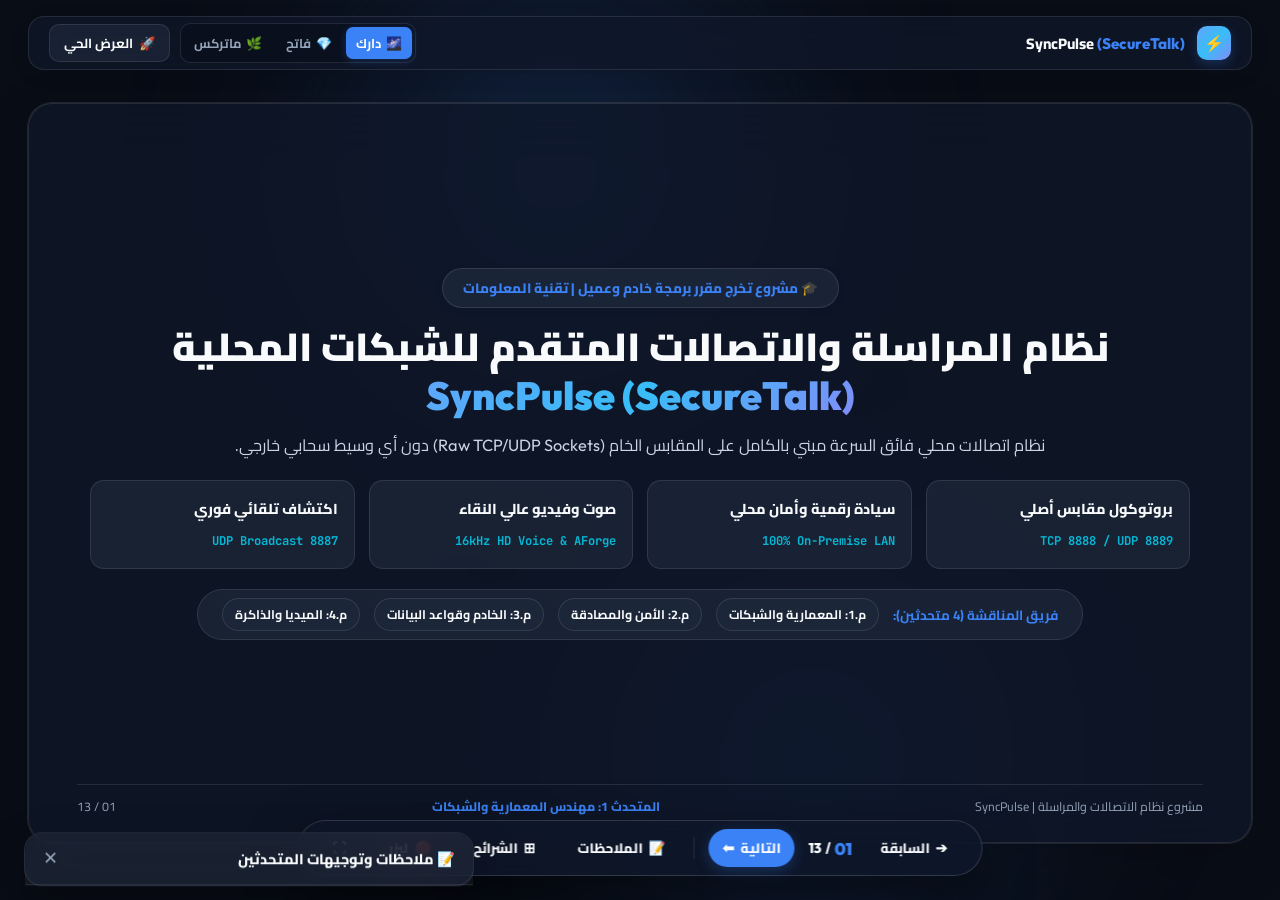
==== commit 5fa15025: "feat: transform presentation into dynamic interactive showcase with multi-theme engine and floating " ====
--- a/SyncPulse.Presentation/index.html
+++ b/SyncPulse.Presentation/index.html
@@ -1,9 +1,9 @@
 <!DOCTYPE html>
-<html lang="ar" dir="rtl">
+<html lang="ar" dir="rtl" data-theme="dark">
 <head>
     <meta charset="UTF-8">
     <meta name="viewport" content="width=device-width, initial-scale=1.0">
-    <title>SyncPulse Presentation | العرض التقديمي لمشروع خادم وعميل</title>
+    <title>SyncPulse Next-Gen Showcase | العرض التقديمي التفاعلي الحديث لمقرر خادم وعميل</title>
     <!-- Google Fonts -->
     <link rel="preconnect" href="https://fonts.googleapis.com">
     <link rel="preconnect" href="https://fonts.gstatic.com" crossorigin>
@@ -12,79 +12,93 @@
 </head>
 <body>
 
-    <div class="app-container">
-
-        <!-- Top Command Bar -->
-        <header class="top-bar">
-            <div class="top-bar-left">
-                <span class="brand-badge">SyncPulse</span>
-                <span class="top-bar-title">مشروع تخرج مقرر برمجة خادم وعميل (Client-Server)</span>
+    <!-- Virtual Laser Pointer Element -->
+    <div class="laser-dot" id="laser-dot"></div>
+
+    <div class="showcase-viewport">
+        <!-- Ambient Glowing Background Lights -->
+        <div class="ambient-glow-1"></div>
+        <div class="ambient-glow-2"></div>
+
+        <!-- Top Floating Showcase Header -->
+        <header class="showcase-header">
+            <div class="header-brand">
+                <div class="brand-icon-logo">⚡</div>
+                <div class="brand-text-title">
+                    SyncPulse <span>(SecureTalk)</span>
+                </div>
             </div>
 
-            <div class="top-bar-right">
-                <button class="top-btn" id="btn-notes" onclick="toggleNotes()" title="ملاحظات المتحدث (Press N)">
-                    <span>📝</span> الملاحظات
-                </button>
-                <button class="top-btn" id="btn-grid" onclick="toggleGrid()" title="فهرس الشرائح (Press G)">
-                    <span>⊞</span> الشرائح
-                </button>
-                <button class="top-btn" onclick="toggleFullscreen()" title="ملء الشاشة (Press F)">
-                    <span>⛶</span> ملء الشاشة
-                </button>
-                <a href="../SyncPulse.Web/index.html" class="top-btn live-link" title="الانتقال لمركز العرض المباشر للأجهزة الثلاثة">
+            <div class="header-tools">
+                <!-- Multi-Theme Switcher -->
+                <div class="theme-switcher-box">
+                    <button class="theme-pill-btn active" onclick="setTheme('dark')" title="ثيم سايبر دارك">
+                        <span>🌌</span> دارك
+                    </button>
+                    <button class="theme-pill-btn" onclick="setTheme('light')" title="ثيم تيتانيوم فاتح">
+                        <span>💎</span> فاتح
+                    </button>
+                    <button class="theme-pill-btn" onclick="setTheme('matrix')" title="ثيم مصفوفة الزمرد">
+                        <span>🌿</span> ماتركس
+                    </button>
+                </div>
+
+                <a href="../SyncPulse.Web/index.html" class="header-action-btn" title="الانتقال لمركز العرض المباشر للأجهزة الثلاثة">
                     <span>🚀</span> العرض الحي
                 </a>
             </div>
         </header>
 
-        <!-- Main Slide Presentation Canvas -->
-        <main class="slide-canvas">
-
-            <!-- =========================================================================
-                 SLIDE 1: Title & Hero
-                 ========================================================================= -->
-            <section class="slide active" id="slide-1" data-speaker="المتحدث الأول (مهندس المعمارية والشبكات)" data-title="عنوان المشروع والهوية">
-                <div class="hero-layout">
-                    <span class="hero-pill">🎓 مشروع تخرج مقرر برمجة خادم وعميل | تقنية المعلومات</span>
+        <!-- Main Slide Presentation Canvas Frame -->
+        <main class="presentation-canvas-frame">
+
+            <!-- =========================================================================
+                 SLIDE 1: Hero Showcase
+                 ========================================================================= -->
+            <section class="slide active" id="slide-1" data-speaker="المتحدث الأول (مهندس المعمارية والشبكات)" data-title="عنوان وهوية النظام">
+                <div class="hero-stage-layout">
+                    <div class="hero-luxury-tag">
+                        🎓 مشروع تخرج مقرر برمجة خادم وعميل | تقنية المعلومات
+                    </div>
 
                     <h1>
                         نظام المراسلة والاتصالات المتقدم للشبكات المحلية<br>
-                        <span>SyncPulse (SecureTalk)</span>
+                        <span class="brand-highlight">SyncPulse (SecureTalk)</span>
                     </h1>
 
-                    <p class="hero-desc">
-                        نظام اتصالات محلي فائق السرعة مبني بالكامل على المقابس الخام <span class="en-term">(Raw TCP/UDP Sockets)</span> بدون أي وسيط سحابي خارجي.
+                    <p class="hero-lead-desc">
+                        نظام اتصالات محلي فائق السرعة مبني بالكامل على المقابس الخام <span class="en-term">(Raw TCP/UDP Sockets)</span> دون أي وسيط سحابي خارجي.
                     </p>
 
-                    <div class="hero-features">
-                        <div class="hero-feature-box">
+                    <div class="hero-pillars-matrix">
+                        <div class="hero-pillar-box">
                             <strong>بروتوكول مقابس أصلي</strong>
                             <small class="en-term">TCP 8888 / UDP 8889</small>
                         </div>
-                        <div class="hero-feature-box">
+                        <div class="hero-pillar-box">
                             <strong>سيادة رقمية وأمان محلي</strong>
                             <small class="en-term">100% On-Premise LAN</small>
                         </div>
-                        <div class="hero-feature-box">
+                        <div class="hero-pillar-box">
                             <strong>صوت وفيديو عالي النقاء</strong>
                             <small class="en-term">16kHz HD Voice & AForge</small>
                         </div>
-                        <div class="hero-feature-box">
+                        <div class="hero-pillar-box">
                             <strong>اكتشاف تلقائي فوري</strong>
                             <small class="en-term">UDP Broadcast 8887</small>
                         </div>
                     </div>
 
-                    <div class="hero-speakers">
+                    <div class="hero-speakers-strip">
                         <strong>فريق المناقشة (4 متحدثين):</strong>
-                        <span class="speaker-pill">م.1: المعمارية والشبكات</span>
-                        <span class="speaker-pill">م.2: الأمن والمصادقة</span>
-                        <span class="speaker-pill">م.3: الخادم وقواعد البيانات</span>
-                        <span class="speaker-pill">م.4: الميديا والذاكرة</span>
-                    </div>
-                </div>
-
-                <div class="slide-footer-info">
+                        <span class="speaker-bubble">م.1: المعمارية والشبكات</span>
+                        <span class="speaker-bubble">م.2: الأمن والمصادقة</span>
+                        <span class="speaker-bubble">م.3: الخادم وقواعد البيانات</span>
+                        <span class="speaker-bubble">م.4: الميديا والذاكرة</span>
+                    </div>
+                </div>
+
+                <div class="slide-footer-meta">
                     <span>مشروع نظام الاتصالات والمراسلة | SyncPulse</span>
                     <span class="f-speaker">المتحدث 1: مهندس المعمارية والشبكات</span>
                     <span>01 / 13</span>
@@ -95,28 +109,34 @@
                  SLIDE 2: Problem vs Solution
                  ========================================================================= -->
             <section class="slide" id="slide-2" data-speaker="المتحدث الأول (مهندس المعمارية والشبكات)" data-title="المشكلة والهدف الهندسي">
-                <div class="slide-header">
-                    <div>
-                        <span class="slide-tag">01 | الدوافع والأهداف الهندسية</span>
+                <div class="slide-ribbon">
+                    <div>
+                        <span class="ribbon-tag">01 | الدوافع والأهداف الهندسية</span>
                         <h2>لماذا قمنا ببناء نظام SyncPulse؟</h2>
-                        <p>معالجة تحديات الاعتماد على السحابة الخارجية في البيئات المعزولة</p>
-                    </div>
-                    <span class="badge-en" style="font-weight:800; color:#1E3A8A;">OBJECTIVE</span>
-                </div>
-
-                <div class="slide-body cards-2-col">
-                    <div class="deck-card problem">
-                        <h3>⚠️ تحديات التطبيقات السحابية</h3>
-                        <ul class="deck-list">
+                        <p>معالجة تحديات الاعتماد على السحابة الخارجية في الشبكات والبيئات المعزولة</p>
+                    </div>
+                    <div class="slide-counter-chip">02 / 13</div>
+                </div>
+
+                <div class="slide-body grid-2-col">
+                    <div class="glass-card problem">
+                        <div class="card-title-row">
+                            <h3>⚠️ تحديات التطبيقات السحابية</h3>
+                            <span class="card-badge-pill">LIMITATIONS</span>
+                        </div>
+                        <ul class="card-bullet-list">
                             <li><strong>توقف الاتصال:</strong> انقطاع الخدمة فورياً عند انقطاع كابل الإنترنت.</li>
                             <li><strong>انعدام الخصوصية:</strong> تسريب البيانات والملفات الحساسة لخوادم خارجية.</li>
                             <li><strong>هدر النطاق الترددي:</strong> بطء رفع وتنزيل الوسائط عبر خوادم بعيدة.</li>
                         </ul>
                     </div>
 
-                    <div class="deck-card solution">
-                        <h3>✅ الحل في نظام SyncPulse</h3>
-                        <ul class="deck-list">
+                    <div class="glass-card solution">
+                        <div class="card-title-row">
+                            <h3>✅ الحل في نظام SyncPulse</h3>
+                            <span class="card-badge-pill">ON-PREMISE</span>
+                        </div>
+                        <ul class="card-bullet-list">
                             <li><strong>استقلالية محلية تامة (<span class="en-term">100% LAN</span>):</strong> عمل متواصل بدون إنترنت.</li>
                             <li><strong>سيادة وأمان بيانات:</strong> تشفير كلمات المرور بـ <span class="en-term">PBKDF2</span> وتوكنات <span class="en-term">JWT</span>.</li>
                             <li><strong>سرعة واستجابة لحظية:</strong> نقل وسائط فائق بأقل من 10ms.</li>
@@ -124,7 +144,7 @@
                     </div>
                 </div>
 
-                <div class="slide-footer-info">
+                <div class="slide-footer-meta">
                     <span>مشروع نظام الاتصالات والمراسلة | SyncPulse</span>
                     <span class="f-speaker">المتحدث 1: مهندس المعمارية والشبكات</span>
                     <span>02 / 13</span>
@@ -135,19 +155,22 @@
                  SLIDE 3: System Architecture
                  ========================================================================= -->
             <section class="slide" id="slide-3" data-speaker="المتحدث الأول (مهندس المعمارية والشبكات)" data-title="معمارية النظام والطبقات">
-                <div class="slide-header">
-                    <div>
-                        <span class="slide-tag">02 | معمارية النظام</span>
+                <div class="slide-ribbon">
+                    <div>
+                        <span class="ribbon-tag">02 | معمارية النظام</span>
                         <h2>تقسيم النظام وفق معايير Clean Architecture</h2>
-                        <p>فصل فيزيائي تام للمسؤوليات لمنع التكرار وتسهيل التوسع</p>
-                    </div>
-                    <span class="badge-en" style="font-weight:800; color:#1E3A8A;">3-TIER ARCHITECTURE</span>
-                </div>
-
-                <div class="slide-body cards-3-col">
-                    <div class="deck-card">
-                        <h3>📦 النواة المشتركة (<span class="en-term">Core</span>)</h3>
-                        <ul class="deck-list">
+                        <p>فصل فيزيائي تام للمسؤوليات لمنع التكرار وتسهيل الصيانة والتوسع</p>
+                    </div>
+                    <div class="slide-counter-chip">03 / 13</div>
+                </div>
+
+                <div class="slide-body grid-3-col">
+                    <div class="glass-card">
+                        <div class="card-title-row">
+                            <h3>📦 النواة المشتركة (<span class="en-term">Core</span>)</h3>
+                            <span class="card-badge-pill">CORE DTOs</span>
+                        </div>
+                        <ul class="card-bullet-list">
                             <li><strong>ترويسة التأطير:</strong> <span class="en-term">12-Byte FrameHeader</span>.</li>
                             <li><strong>محرك التشفير:</strong> <span class="en-term">PBKDF2</span> وتوكنات <span class="en-term">JWT</span>.</li>
                             <li><strong>عقد البيانات:</strong> نماذج <span class="en-term">DTOs</span> وأنواع الحزم.</li>
@@ -155,9 +178,12 @@
                         </ul>
                     </div>
 
-                    <div class="deck-card blue">
-                        <h3>🖥️ الخادم المركزي (<span class="en-term">Server</span>)</h3>
-                        <ul class="deck-list">
+                    <div class="glass-card">
+                        <div class="card-title-row">
+                            <h3>🖥️ الخادم المركزي (<span class="en-term">Server</span>)</h3>
+                            <span class="card-badge-pill">TCP/UDP SERVER</span>
+                        </div>
+                        <ul class="card-bullet-list">
                             <li><strong>خادم TCP:</strong> استماع غير حاجب على المنفذ <span class="en-term">8888</span>.</li>
                             <li><strong>مكرر الوسائط:</strong> تدفقات <span class="en-term">UDP Relay</span> على المنفذ <span class="en-term">8889</span>.</li>
                             <li><strong>قاعدة البيانات:</strong> <span class="en-term">SQLite 3NF</span> بوضع <span class="en-term">WAL Mode</span>.</li>
@@ -165,9 +191,12 @@
                         </ul>
                     </div>
 
-                    <div class="deck-card cyan">
-                        <h3>💻 تطبيق العميل (<span class="en-term">Client</span>)</h3>
-                        <ul class="deck-list">
+                    <div class="glass-card">
+                        <div class="card-title-row">
+                            <h3>💻 تطبيق العميل (<span class="en-term">Client</span>)</h3>
+                            <span class="card-badge-pill">WPF DESKTOP</span>
+                        </div>
+                        <ul class="card-bullet-list">
                             <li><strong>المقابس غير الحاجبة:</strong> خدمة <span class="en-term">ClientNetworkService</span>.</li>
                             <li><strong>محرك الصوت:</strong> معيار <span class="en-term">16kHz HD Voice</span> بالمخازن الدائرية.</li>
                             <li><strong>محرك الفيديو:</strong> مكتبة <span class="en-term">AForge DirectShow & PiP</span>.</li>
@@ -176,7 +205,7 @@
                     </div>
                 </div>
 
-                <div class="slide-footer-info">
+                <div class="slide-footer-meta">
                     <span>مشروع نظام الاتصالات والمراسلة | SyncPulse</span>
                     <span class="f-speaker">المتحدث 1: مهندس المعمارية والشبكات</span>
                     <span>03 / 13</span>
@@ -187,43 +216,47 @@
                  SLIDE 4: TCP Framing & 12-Byte Header
                  ========================================================================= -->
             <section class="slide" id="slide-4" data-speaker="المتحدث الأول (مهندس المعمارية والشبكات)" data-title="مقابس TCP وبروتوكول التأطير">
-                <div class="slide-header">
-                    <div>
-                        <span class="slide-tag">03 | هندسة المقابس وبروتوكول التأطير</span>
+                <div class="slide-ribbon">
+                    <div>
+                        <span class="ribbon-tag">03 | هندسة المقابس وبروتوكول التأطير</span>
                         <h2>حل معضلة دفق TCP ببروتوكول التأطير (12-Byte Header)</h2>
                         <p>التغلب على مشاكل دمج وتجزئة الحزم في دفق بايتات TCP</p>
                     </div>
-                    <span class="badge-en" style="font-weight:800; color:#1E3A8A;">12-BYTE FRAMING</span>
-                </div>
-
-                <div class="slide-body cards-2-col">
-                    <div class="deck-card">
-                        <h3>📐 تركيبة الترويسة الثنائية</h3>
-                        <div class="frame-table-row">
-                            <div class="frame-cell">
+                    <div class="slide-counter-chip">04 / 13</div>
+                </div>
+
+                <div class="slide-body grid-2-col">
+                    <div class="glass-card">
+                        <div class="card-title-row">
+                            <h3>📐 تركيبة الترويسة الثنائية</h3>
+                            <span class="card-badge-pill">12 BYTES</span>
+                        </div>
+
+                        <div class="frame-table-grid">
+                            <div class="frame-cell-box">
                                 <span class="name">Magic</span>
-                                <span class="val">0x53 ('S')</span>
+                                <span class="val">0x53</span>
                             </div>
-                            <div class="frame-cell">
+                            <div class="frame-cell-box">
                                 <span class="name">Version</span>
                                 <span class="val">0x01</span>
                             </div>
-                            <div class="frame-cell">
-                                <span class="name">PacketType</span>
+                            <div class="frame-cell-box">
+                                <span class="name">Type</span>
                                 <span class="val">Int16</span>
                             </div>
-                            <div class="frame-cell">
-                                <span class="name">PayloadLength</span>
+                            <div class="frame-cell-box">
+                                <span class="name">Length</span>
                                 <span class="val">Int32</span>
                             </div>
-                            <div class="frame-cell">
-                                <span class="name">SeqNumber</span>
+                            <div class="frame-cell-box">
+                                <span class="name">Seq</span>
                                 <span class="val">Int32</span>
                             </div>
                         </div>
 
-                        <div class="code-box">
-                            <div class="code-box-header">FrameHeader.cs - BigEndian Serialization</div>
+                        <div class="terminal-code-box">
+                            <div class="terminal-top">FrameHeader.cs - BigEndian Serialization</div>
                             <pre><code>byte[] buf = new byte[12];
 buf[0] = 0x53; buf[1] = 0x01;
 BinaryPrimitives.WriteInt16BigEndian(buf.AsSpan(2, 2), (short)PacketType);
@@ -233,18 +266,21 @@
                         </div>
                     </div>
 
-                    <div class="deck-card blue">
-                        <h3>⚙️ خطوات محلل دفق التأطير (<span class="en-term">Parser</span>)</h3>
-                        <ul class="deck-list">
+                    <div class="glass-card">
+                        <div class="card-title-row">
+                            <h3>⚙️ خطوات محلل دفق التأطير (<span class="en-term">Parser</span>)</h3>
+                            <span class="card-badge-pill">STATE MACHINE</span>
+                        </div>
+                        <ul class="card-bullet-list">
                             <li><strong>1. التجميع في المخزن:</strong> قراءة دفق TCP المستمر دون افتراض وصول الحزمة دفعة واحدة.</li>
                             <li><strong>2. فحص الـ Magic Byte:</strong> التحقق من بايت <span class="en-term">0x53</span> فور اكتمال 12 بايت واستخراج طول الحمولة.</li>
-                            <li><strong>3. تسليم الحزمة الكاملة:</strong> اقتطاع الحمولة بدقة وتدوير البايتات المتبقية للحزمة التالية.</li>
+                            <li><strong>3. تسليم الحزمة الكاملة:</strong> اقتطاع الحمولة بدقة وتدوير البايتات للحزمة التالية.</li>
                             <li><strong>★ أهمية Big-Endian:</strong> توحيد قراءة الأرقام بين معالجات x86 ومعالجات ARM.</li>
                         </ul>
                     </div>
                 </div>
 
-                <div class="slide-footer-info">
+                <div class="slide-footer-meta">
                     <span>مشروع نظام الاتصالات والمراسلة | SyncPulse</span>
                     <span class="f-speaker">المتحدث 1: مهندس المعمارية والشبكات</span>
                     <span>04 / 13</span>
@@ -255,36 +291,45 @@
                  SLIDE 5: Auto-Discovery Pipeline
                  ========================================================================= -->
             <section class="slide" id="slide-5" data-speaker="المتحدث الأول (مهندس المعمارية والشبكات)" data-title="الاكتشاف التلقائي على الواي فاي">
-                <div class="slide-header">
-                    <div>
-                        <span class="slide-tag">04 | الاكتشاف التلقائي لشبكات الواي فاي</span>
+                <div class="slide-ribbon">
+                    <div>
+                        <span class="ribbon-tag">04 | الاكتشاف التلقائي لشبكات الواي فاي</span>
                         <h2>ميزة Zero-Configuration Auto-Discovery (UDP 8887)</h2>
                         <p>ربط العملاء بالخادم ذاتياً وفورياً دون كتابة عنوان IP يدوياً</p>
                     </div>
-                    <span class="badge-en" style="font-weight:800; color:#1E3A8A;">UDP BROADCAST: 8887</span>
-                </div>
-
-                <div class="slide-body cards-3-col">
-                    <div class="deck-card">
-                        <h3>1. إعلان الخادم الدوري</h3>
-                        <p style="font-size:0.86rem; line-height:1.5; color:#334155;">يبث الخادم رسالة برودكاست كل 3 ثوانٍ على المنفذ 8887 على عنوان 255.255.255.255.</p>
-                        <code class="en-term" style="margin-top:10px;">SYNCPULSE_SERVER_ANNOUNCE:8888</code>
-                    </div>
-
-                    <div class="deck-card blue">
-                        <h3>2. التقاط العميل للإعلان</h3>
-                        <p style="font-size:0.86rem; line-height:1.5; color:#334155;">يستمع العميل على المنفذ 8887 ويلتقط إعلان السيرفر ويستخرج IP الخادم فورياً.</p>
-                        <code class="en-term" style="margin-top:10px;">serverIP = res.RemoteEndPoint.Address</code>
-                    </div>
-
-                    <div class="deck-card emerald">
-                        <h3>3. بدء الاتصال الفوري</h3>
-                        <p style="font-size:0.86rem; line-height:1.5; color:#334155;">يبدأ العميل مصافحة TCP فوراً على المنفذ 8888 ويسجل دخوله بسلاسة تامة.</p>
-                        <code class="en-term" style="margin-top:10px;">await client.ConnectAsync(ip, 8888)</code>
-                    </div>
-                </div>
-
-                <div class="slide-footer-info">
+                    <div class="slide-counter-chip">05 / 13</div>
+                </div>
+
+                <div class="slide-body grid-3-col">
+                    <div class="glass-card">
+                        <div class="card-title-row">
+                            <h3>1. إعلان الخادم الدوري</h3>
+                            <span class="card-badge-pill">BROADCAST</span>
+                        </div>
+                        <p style="font-size:0.88rem; line-height:1.55; color:var(--text-secondary);">يبث الخادم رسالة برودكاست كل 3 ثوانٍ على المنفذ 8887 على عنوان 255.255.255.255.</p>
+                        <code class="en-term" style="margin-top:12px;">SYNCPULSE_SERVER_ANNOUNCE:8888</code>
+                    </div>
+
+                    <div class="glass-card">
+                        <div class="card-title-row">
+                            <h3>2. التقاط العميل للإعلان</h3>
+                            <span class="card-badge-pill">LISTEN</span>
+                        </div>
+                        <p style="font-size:0.88rem; line-height:1.55; color:var(--text-secondary);">يستمع العميل على المنفذ 8887 ويلتقط إعلان السيرفر ويستخرج IP الخادم فورياً.</p>
+                        <code class="en-term" style="margin-top:12px;">serverIP = res.RemoteEndPoint.Address</code>
+                    </div>
+
+                    <div class="glass-card">
+                        <div class="card-title-row">
+                            <h3>3. بدء الاتصال الفوري</h3>
+                            <span class="card-badge-pill">CONNECT</span>
+                        </div>
+                        <p style="font-size:0.88rem; line-height:1.55; color:var(--text-secondary);">يبدأ العميل مصافحة TCP فوراً على المنفذ 8888 ويسجل دخوله بسلاسة تامة.</p>
+                        <code class="en-term" style="margin-top:12px;">await client.ConnectAsync(ip, 8888)</code>
+                    </div>
+                </div>
+
+                <div class="slide-footer-meta">
                     <span>مشروع نظام الاتصالات والمراسلة | SyncPulse</span>
                     <span class="f-speaker">المتحدث 1: مهندس المعمارية والشبكات</span>
                     <span>05 / 13</span>
@@ -295,37 +340,46 @@
                  SLIDE 6: Cyber Security, PBKDF2 & JWT
                  ========================================================================= -->
             <section class="slide" id="slide-6" data-speaker="المتحدث الثاني (مهندس الأمن والمصادقة)" data-title="الأمن وتشفير كلمات المرور والـ JWT">
-                <div class="slide-header">
-                    <div>
-                        <span class="slide-tag">05 | الأمن السيبراني والمصادقة</span>
+                <div class="slide-ribbon">
+                    <div>
+                        <span class="ribbon-tag">05 | الأمن السيبراني والمصادقة</span>
                         <h2>المصادقة المشفرة بـ PBKDF2/SHA-256 وتوكنات JWT</h2>
                         <p>تطبيق أعلى المعايير القياسية (NIST SP 800-63B & RFC 7519) لحماية المستخدمين</p>
                     </div>
-                    <span class="badge-en" style="font-weight:800; color:#1E3A8A;">NIST & RFC STANDARDS</span>
-                </div>
-
-                <div class="slide-body cards-3-col">
-                    <div class="deck-card">
-                        <h3>🔐 تجزئة كلمات المرور</h3>
-                        <ul class="deck-list">
+                    <div class="slide-counter-chip">06 / 13</div>
+                </div>
+
+                <div class="slide-body grid-3-col">
+                    <div class="glass-card">
+                        <div class="card-title-row">
+                            <h3>🔐 تجزئة كلمات المرور</h3>
+                            <span class="card-badge-pill">PBKDF2</span>
+                        </div>
+                        <ul class="card-bullet-list">
                             <li><strong>128-bit Salt:</strong> ملح عشوائي فريد يبطل هجمات جداول قوس قزح.</li>
                             <li><strong>100,000 تكرار:</strong> إبطاء هجمات التخمين بالقوة الغاشمة.</li>
                             <li><strong>FixedTimeEquals:</strong> حماية تامة من هجمات التوقيت (<span class="en-term">Timing Attacks</span>).</li>
                         </ul>
                     </div>
 
-                    <div class="deck-card blue">
-                        <h3>🎫 إدارة الجلسات (<span class="en-term">JWT</span>)</h3>
-                        <ul class="deck-list">
+                    <div class="glass-card">
+                        <div class="card-title-row">
+                            <h3>🎫 إدارة الجلسات</h3>
+                            <span class="card-badge-pill">JWT RFC 7519</span>
+                        </div>
+                        <ul class="card-bullet-list">
                             <li><strong>توقيع HMAC-SHA256:</strong> منع تزوير بيانات التوكن.</li>
                             <li><strong>تحقق رياضي لحظي:</strong> التحقق دون استعلام قاعدة البيانات في كل حزمة.</li>
                             <li><strong>انتهاء تلقائي:</strong> إدارة دورة حياة الجلسات بأمان.</li>
                         </ul>
                     </div>
 
-                    <div class="deck-card emerald">
-                        <h3>🛡️ التحصين وسجلات التدقيق</h3>
-                        <ul class="deck-list">
+                    <div class="glass-card">
+                        <div class="card-title-row">
+                            <h3>🛡️ التحصين وسجلات التدقيق</h3>
+                            <span class="card-badge-pill">ISO 27001</span>
+                        </div>
+                        <ul class="card-bullet-list">
                             <li><strong>Parameterized Queries:</strong> حماية قاعدة البيانات من حقن SQL.</li>
                             <li><strong>سقف 10MB للحزمة:</strong> حماية الخادم من هجمات حجب الخدمة (<span class="en-term">DoS</span>).</li>
                             <li><strong>سجلات ISO 27001:</strong> توثيق عمليات الدخول في جدول التدقيق.</li>
@@ -333,7 +387,7 @@
                     </div>
                 </div>
 
-                <div class="slide-footer-info">
+                <div class="slide-footer-meta">
                     <span>مشروع نظام الاتصالات والمراسلة | SyncPulse</span>
                     <span class="f-speaker">المتحدث 2: مهندس الأمن والمصادقة</span>
                     <span>06 / 13</span>
@@ -344,28 +398,34 @@
                  SLIDE 7: Server Concurrency & SQLite WAL Mode
                  ========================================================================= -->
             <section class="slide" id="slide-7" data-speaker="المتحدث الثالث (مهندس الخادم وقواعد البيانات)" data-title="الخادم وقواعد البيانات والتزامن">
-                <div class="slide-header">
-                    <div>
-                        <span class="slide-tag">06 | معمارية الخادم وقواعد البيانات والتزامن</span>
+                <div class="slide-ribbon">
+                    <div>
+                        <span class="ribbon-tag">06 | معمارية الخادم وقواعد البيانات والتزامن</span>
                         <h2>التزامن الفائق بـ IOCP وعزل الأعطال وقاعدة بيانات SQLite</h2>
                         <p>خدمة مئات المتصلين دون اختناق الخيوط مع مناعة تامة ضد الانهيار</p>
                     </div>
-                    <span class="badge-en" style="font-weight:800; color:#1E3A8A;">IOCP & BULKHEAD</span>
-                </div>
-
-                <div class="slide-body cards-2-col">
-                    <div class="deck-card">
-                        <h3>⚡ نموذج التزامن وعزل الجلسات</h3>
-                        <ul class="deck-list">
+                    <div class="slide-counter-chip">07 / 13</div>
+                </div>
+
+                <div class="slide-body grid-2-col">
+                    <div class="glass-card">
+                        <div class="card-title-row">
+                            <h3>⚡ نموذج التزامن وعزل الجلسات</h3>
+                            <span class="card-badge-pill">IOCP & BULKHEAD</span>
+                        </div>
+                        <ul class="card-bullet-list">
                             <li><strong>منافذ إكمال الإدخال/الإخراج (<span class="en-term">IOCP</span>):</strong> استخدام <span class="en-term">async/await</span> دون حجز خيوط في وضع الانتظار.</li>
                             <li><strong>تجنب اختناق الخيوط:</strong> تفادي عيوب حجز خيط لكل عميل (<span class="en-term">Thread-per-Client</span>).</li>
                             <li><strong>نمط الحواجز (<span class="en-term">Bulkhead</span>):</strong> عزل كل عميل في كتلة معالجة مستقلة لمنع انهيار الخادم.</li>
                         </ul>
                     </div>
 
-                    <div class="deck-card blue">
-                        <h3>🗄️ قاعدة بيانات SQLite 3NF ووضع WAL</h3>
-                        <ul class="deck-list">
+                    <div class="glass-card">
+                        <div class="card-title-row">
+                            <h3>🗄️ قاعدة بيانات SQLite 3NF ووضع WAL</h3>
+                            <span class="card-badge-pill">WAL MODE</span>
+                        </div>
+                        <ul class="card-bullet-list">
                             <li><strong>وضع WAL Mode:</strong> قراءات متزامنة لا نهائية أثناء الكتابة دون أي أقفال حظر.</li>
                             <li><strong>تصميم الشكل المعياري 3NF:</strong> 7 جداول مترابطة بمفاتيح أجنبية تمنع تكرار البيانات.</li>
                             <li><strong>المعاملات الذرية (<span class="en-term">ACID</span>):</strong> ضمان سلامة وتناسق الرسائل والمكالمات.</li>
@@ -373,7 +433,7 @@
                     </div>
                 </div>
 
-                <div class="slide-footer-info">
+                <div class="slide-footer-meta">
                     <span>مشروع نظام الاتصالات والمراسلة | SyncPulse</span>
                     <span class="f-speaker">المتحدث 3: مهندس الخادم وقواعد البيانات</span>
                     <span>07 / 13</span>
@@ -384,38 +444,46 @@
                  SLIDE 8: Message Sync & Offline Queue
                  ========================================================================= -->
             <section class="slide" id="slide-8" data-speaker="المتحدث الثالث (مهندس الخادم وقواعد البيانات)" data-title="المزامنة وطابور الرسائل المعلقة">
-                <div class="slide-header">
-                    <div>
-                        <span class="slide-tag">07 | دورة حياة الرسائل والمزامنة التلغرامية</span>
+                <div class="slide-ribbon">
+                    <div>
+                        <span class="ribbon-tag">07 | دورة حياة الرسائل والمزامنة التلغرامية</span>
                         <h2>طابور الرسائل المعلقة (Offline Queue) ومؤشرات التسليم (✓✓)</h2>
                         <p>مزامنة فائقة لضمان عدم ضياع أي رسالة حتى عند انقطاع المستلم</p>
                     </div>
-                    <span class="badge-en" style="font-weight:800; color:#1E3A8A;">TELEGRAM-STYLE SYNC</span>
-                </div>
-
-                <div class="slide-body cards-4-col">
-                    <div class="deck-card">
-                        <h3>1. Sent (✓)</h3>
-                        <p style="font-size:0.84rem; color:#334155; line-height:1.45;">تُرسل الرسالة وتُحفظ فوراً في قاعدة بيانات الخادم (علامة صح رمادية واحدة).</p>
-                    </div>
-
-                    <div class="deck-card">
-                        <h3>2. Offline Queue</h3>
-                        <p style="font-size:0.84rem; color:#334155; line-height:1.45;">إذا كان المستلم غير متصل، يحتفظ الخادم بالرسالة ويدفعها له فور اتصاله.</p>
-                    </div>
-
-                    <div class="deck-card emerald">
-                        <h3>3. Delivered (✓✓)</h3>
-                        <p style="font-size:0.84rem; color:#334155; line-height:1.45;">فور استلام العميل، يُرسل إشعار تسليم فتتحول لـ (علامتي صح رماديتين).</p>
-                    </div>
-
-                    <div class="deck-card blue">
-                        <h3>4. Read (✓✓)</h3>
-                        <p style="font-size:0.84rem; color:#334155; line-height:1.45;">عند فتح المستلم للمحادثة، يُرسل إشعار قراءة فتتحول لـ (علامتي صح زرقاوين).</p>
-                    </div>
-                </div>
-
-                <div class="slide-footer-info">
+                    <div class="slide-counter-chip">08 / 13</div>
+                </div>
+
+                <div class="slide-body grid-4-col">
+                    <div class="glass-card">
+                        <div class="card-title-row">
+                            <h3>1. Sent (✓)</h3>
+                        </div>
+                        <p style="font-size:0.86rem; line-height:1.5; color:var(--text-secondary);">تُرسل الرسالة وتُحفظ فوراً في قاعدة بيانات الخادم (علامة صح رمادية واحدة).</p>
+                    </div>
+
+                    <div class="glass-card">
+                        <div class="card-title-row">
+                            <h3>2. Offline Queue</h3>
+                        </div>
+                        <p style="font-size:0.86rem; line-height:1.5; color:var(--text-secondary);">إذا كان المستلم غير متصل، يحتفظ الخادم بالرسالة ويدفعها له فور اتصاله.</p>
+                    </div>
+
+                    <div class="glass-card solution">
+                        <div class="card-title-row">
+                            <h3>3. Delivered (✓✓)</h3>
+                        </div>
+                        <p style="font-size:0.86rem; line-height:1.5; color:var(--text-secondary);">فور استلام العميل، يُرسل إشعار تسليم فتتحول لـ (علامتي صح رماديتين).</p>
+                    </div>
+
+                    <div class="glass-card">
+                        <div class="card-title-row">
+                            <h3>4. Read (✓✓)</h3>
+                        </div>
+                        <p style="font-size:0.86rem; line-height:1.5; color:var(--text-secondary);">عند فتح المستلم للمحادثة، يُرسل إشعار قراءة فتتحول لـ (علامتي صح زرقاوين).</p>
+                    </div>
+                </div>
+
+                <div class="slide-footer-meta">
                     <span>مشروع نظام الاتصالات والمراسلة | SyncPulse</span>
                     <span class="f-speaker">المتحدث 3: مهندس الخادم وقواعد البيانات</span>
                     <span>08 / 13</span>
@@ -426,27 +494,33 @@
                  SLIDE 9: Audio Engine & Zero-Allocation Ring Buffers
                  ========================================================================= -->
             <section class="slide" id="slide-9" data-speaker="المتحدث الرابع (مهندس الميديا والوسائط)" data-title="محرك الصوت والمخازن الدائرية">
-                <div class="slide-header">
-                    <div>
-                        <span class="slide-tag">08 | معالجة الصوت والذاكرة منخفضة المستوى</span>
+                <div class="slide-ribbon">
+                    <div>
+                        <span class="ribbon-tag">08 | معالجة الصوت والذاكرة منخفضة المستوى</span>
                         <h2>محرك الصوت 16kHz HD Voice ونظام المخازن الدائرية الثابتة</h2>
                         <p>القضاء التام والنهائي على خطأ الوصول غير المصرح به للذاكرة (0xc0000005 Status Access Violation)</p>
                     </div>
-                    <span class="badge-en" style="font-weight:800; color:#1E3A8A;">ZERO ALLOCATION</span>
-                </div>
-
-                <div class="slide-body cards-2-col">
-                    <div class="deck-card problem">
-                        <h3>⚠️ معضلة خطأ الذاكرة 0xc0000005</h3>
-                        <ul class="deck-list">
+                    <div class="slide-counter-chip">09 / 13</div>
+                </div>
+
+                <div class="slide-body grid-2-col">
+                    <div class="glass-card problem">
+                        <div class="card-title-row">
+                            <h3>⚠️ معضلة خطأ الذاكرة 0xc0000005</h3>
+                            <span class="card-badge-pill">ACCESS VIOLATION</span>
+                        </div>
+                        <ul class="card-bullet-list">
                             <li><strong>الحجز المتكرر:</strong> حجز وتثبيت مصفوفة بايتات لكل إطار صوتي (40ms) كان يربك مجمع القمامة (<span class="en-term">GC</span>).</li>
                             <li><strong>تضارب مع بطاقة الصوت:</strong> تحرير مؤشرات <span class="en-term">WAVEHDR</span> أثناء قراءة بطاقة الصوت كان يسبب انهيار البرنامج.</li>
                         </ul>
                     </div>
 
-                    <div class="deck-card solution">
-                        <h3>✅ الحل: المخازن الدائرية الثابتة (<span class="en-term">Pre-Pinned</span>)</h3>
-                        <ul class="deck-list">
+                    <div class="glass-card solution">
+                        <div class="card-title-row">
+                            <h3>✅ الحل: المخازن الدائرية الثابتة</h3>
+                            <span class="card-badge-pill">ZERO ALLOC</span>
+                        </div>
+                        <ul class="card-bullet-list">
                             <li><strong>تثبيت 8 مخازن مسبقاً:</strong> حجز وتثبيت 8 مخازن بـ <span class="en-term">GCHandleType.Pinned</span> مرة واحدة فقط عند بدء المكالمة.</li>
                             <li><strong>Zero-Allocation:</strong> نسخ البيانات عبر <span class="en-term">Buffer.BlockCopy</span> دورياً داخل المخزن التالي: <code class="en-term">(_outIndex + 1) % 8</code>.</li>
                             <li><strong>استقرار 100%:</strong> صفر استدعاءات للـ GC وصفر تجميد للواجهة.</li>
@@ -454,7 +528,7 @@
                     </div>
                 </div>
 
-                <div class="slide-footer-info">
+                <div class="slide-footer-meta">
                     <span>مشروع نظام الاتصالات والمراسلة | SyncPulse</span>
                     <span class="f-speaker">المتحدث 4: مهندس الميديا والوسائط</span>
                     <span>09 / 13</span>
@@ -467,40 +541,49 @@
             <section class="slide" id="slide-10" data-speaker="المتحدث الرابع (مهندس الميديا والوسائط)" data-title="الفيديو والبث الهجين وإطفاء الـ LED">
                 <div class="slide-header">
                     <div>
-                        <span class="slide-tag">09 | الفيديو والبث الهجين والخصوصية</span>
+                        <span class="ribbon-tag">09 | الفيديو والبث الهجين والخصوصية</span>
                         <h2>محرك الفيديو المباشر AForge والبث الهجين (UDP+TCP)</h2>
                         <p>تحكم فيزيائي بضوء الكاميرا (LED) في طبقة النواة، المعاينة الذاتية PiP، وإلغاء تكرار الإطارات</p>
                     </div>
-                    <span class="badge-en" style="font-weight:800; color:#1E3A8A;">AForge & HYBRID STREAM</span>
-                </div>
-
-                <div class="slide-body cards-3-col">
-                    <div class="deck-card">
-                        <h3>📷 إطفاء ضوء الكاميرا</h3>
-                        <ul class="deck-list">
+                    <div class="slide-counter-chip">10 / 13</div>
+                </div>
+
+                <div class="slide-body grid-3-col">
+                    <div class="glass-card">
+                        <div class="card-title-row">
+                            <h3>📷 إطفاء ضوء الكاميرا</h3>
+                            <span class="card-badge-pill">PHYSICAL LED</span>
+                        </div>
+                        <ul class="card-bullet-list">
                             <li><strong>مكتبة AForge DirectShow:</strong> تعامل مباشر مع مقبض الكاميرا في نظام التشغيل.</li>
                             <li><strong>إغلاق فيزيائي:</strong> إرسال إشارة <span class="en-term">SignalToStop()</span> فينطفئ ضوء الـ LED الحقيقي لحماية الخصوصية.</li>
                         </ul>
                     </div>
 
-                    <div class="deck-card blue">
-                        <h3>⚡ البث الهجين (UDP+TCP)</h3>
-                        <ul class="deck-list">
+                    <div class="glass-card">
+                        <div class="card-title-row">
+                            <h3>⚡ البث الهجين (UDP+TCP)</h3>
+                            <span class="card-badge-pill">HYBRID STREAM</span>
+                        </div>
+                        <ul class="card-bullet-list">
                             <li><strong>قناتان متوازيتان:</strong> إرسال الوسائط عبر UDP (سريعة) و TCP (مضمونة) لتخطي جدران الحماية.</li>
                             <li><strong>إلغاء التكرار اللحظي:</strong> مفتاح ثنائي 64-بت لتشغيل الإطار الأسرع فوراً وتجاهل المكرر.</li>
                         </ul>
                     </div>
 
-                    <div class="deck-card cyan">
-                        <h3>🖼️ عرض ميديا تليجرام</h3>
-                        <ul class="deck-list">
+                    <div class="glass-card">
+                        <div class="card-title-row">
+                            <h3>🖼️ عرض ميديا تليجرام</h3>
+                            <span class="card-badge-pill">TELEGRAM UI</span>
+                        </div>
+                        <ul class="card-bullet-list">
                             <li><strong>عرض الصور المباشر:</strong> تحويل بايتات الصور لـ <span class="en-term">BitmapSource</span> داخل فقاعة الشات.</li>
                             <li><strong>مشغل الصوت المدمج:</strong> تشغيل الرسائل الصوتية مع زر التحكم وفتح المستندات.</li>
                         </ul>
                     </div>
                 </div>
 
-                <div class="slide-footer-info">
+                <div class="slide-footer-meta">
                     <span>مشروع نظام الاتصالات والمراسلة | SyncPulse</span>
                     <span class="f-speaker">المتحدث 4: مهندس الميديا والوسائط</span>
                     <span>10 / 13</span>
@@ -511,46 +594,46 @@
                  SLIDE 11: 4-Speaker Team Matrix
                  ========================================================================= -->
             <section class="slide" id="slide-11" data-speaker="جميع المتحدثين" data-title="مصفوفة توزيع المتحدثين الـ 4">
-                <div class="slide-header">
-                    <div>
-                        <span class="slide-tag">10 | تنظيم فريق المناقشة</span>
+                <div class="slide-ribbon">
+                    <div>
+                        <span class="ribbon-tag">10 | تنظيم فريق المناقشة</span>
                         <h2>مصفوفة توزيع المهام على المتحدثين الأربعة (4 Speakers)</h2>
                         <p>تكامل هندسي وتوزيع موضوعي دقيق يغطي كافة محاور مقرر برمجة خادم وعميل</p>
                     </div>
-                    <span class="badge-en" style="font-weight:800; color:#1E3A8A;">4-SPEAKER MATRIX</span>
-                </div>
-
-                <div class="slide-body cards-4-col">
-                    <div class="deck-card">
-                        <strong style="color:#2563EB; font-family:var(--font-mono); font-size:0.75rem;">SPEAKER 01</strong>
-                        <h3>المتحدث الأول</h3>
-                        <p style="font-size:0.75rem; color:#64748B; font-weight:700; margin-bottom:6px;">مهندس المعمارية والشبكات</p>
-                        <p style="font-size:0.82rem; color:#334155; line-height:1.45;">مقابس TCP، التأطير 12-Byte، ترتيب Big-Endian، واكتشاف الواي فاي عبر UDP 8887.</p>
-                    </div>
-
-                    <div class="deck-card">
-                        <strong style="color:#2563EB; font-family:var(--font-mono); font-size:0.75rem;">SPEAKER 02</strong>
-                        <h3>المتحدث الثاني</h3>
-                        <p style="font-size:0.75rem; color:#64748B; font-weight:700; margin-bottom:6px;">مهندس الأمن والمصادقة</p>
-                        <p style="font-size:0.82rem; color:#334155; line-height:1.45;">تجزئة PBKDF2 مع Salt، توكنات JWT، منع حقن SQL، وسجلات تدقيق ISO 27001.</p>
-                    </div>
-
-                    <div class="deck-card">
-                        <strong style="color:#2563EB; font-family:var(--font-mono); font-size:0.75rem;">SPEAKER 03</strong>
-                        <h3>المتحدث الثالث</h3>
-                        <p style="font-size:0.75rem; color:#64748B; font-weight:700; margin-bottom:6px;">مهندس الخادم وقواعد البيانات</p>
-                        <p style="font-size:0.82rem; color:#334155; line-height:1.45;">خادم TCP بـ IOCP، نمط Bulkhead، قاعدة بيانات SQLite WAL، وطابور Offline Queue.</p>
-                    </div>
-
-                    <div class="deck-card">
-                        <strong style="color:#2563EB; font-family:var(--font-mono); font-size:0.75rem;">SPEAKER 04</strong>
-                        <h3>المتحدث الرابع</h3>
-                        <p style="font-size:0.75rem; color:#64748B; font-weight:700; margin-bottom:6px;">مهندس الميديا والذاكرة</p>
-                        <p style="font-size:0.82rem; color:#334155; line-height:1.45;">مكرر UDP Relay 8889، محرك الصوت 16kHz والمخازن الدائرية، كاميرا AForge، وبث الميديا.</p>
-                    </div>
-                </div>
-
-                <div class="slide-footer-info">
+                    <div class="slide-counter-chip">11 / 13</div>
+                </div>
+
+                <div class="slide-body grid-4-col">
+                    <div class="glass-card">
+                        <span class="card-badge-pill" style="margin-bottom:8px;">SPEAKER 01</span>
+                        <h3 style="font-size:1.05rem; color:var(--text-primary); margin-bottom:4px;">المتحدث الأول</h3>
+                        <p style="font-size:0.75rem; color:var(--text-muted); font-weight:700; margin-bottom:6px;">مهندس المعمارية والشبكات</p>
+                        <p style="font-size:0.82rem; color:var(--text-secondary); line-height:1.45;">مقابس TCP، التأطير 12-Byte، ترتيب Big-Endian، واكتشاف الواي فاي عبر UDP 8887.</p>
+                    </div>
+
+                    <div class="glass-card">
+                        <span class="card-badge-pill" style="margin-bottom:8px;">SPEAKER 02</span>
+                        <h3 style="font-size:1.05rem; color:var(--text-primary); margin-bottom:4px;">المتحدث الثاني</h3>
+                        <p style="font-size:0.75rem; color:var(--text-muted); font-weight:700; margin-bottom:6px;">مهندس الأمن والمصادقة</p>
+                        <p style="font-size:0.82rem; color:var(--text-secondary); line-height:1.45;">تجزئة PBKDF2 مع Salt، توكنات JWT، منع حقن SQL، وسجلات تدقيق ISO 27001.</p>
+                    </div>
+
+                    <div class="glass-card">
+                        <span class="card-badge-pill" style="margin-bottom:8px;">SPEAKER 03</span>
+                        <h3 style="font-size:1.05rem; color:var(--text-primary); margin-bottom:4px;">المتحدث الثالث</h3>
+                        <p style="font-size:0.75rem; color:var(--text-muted); font-weight:700; margin-bottom:6px;">مهندس الخادم وقواعد البيانات</p>
+                        <p style="font-size:0.82rem; color:var(--text-secondary); line-height:1.45;">خادم TCP بـ IOCP، نمط Bulkhead، قاعدة بيانات SQLite WAL، وطابور Offline Queue.</p>
+                    </div>
+
+                    <div class="glass-card">
+                        <span class="card-badge-pill" style="margin-bottom:8px;">SPEAKER 04</span>
+                        <h3 style="font-size:1.05rem; color:var(--text-primary); margin-bottom:4px;">المتحدث الرابع</h3>
+                        <p style="font-size:0.75rem; color:var(--text-muted); font-weight:700; margin-bottom:6px;">مهندس الميديا والذاكرة</p>
+                        <p style="font-size:0.82rem; color:var(--text-secondary); line-height:1.45;">مكرر UDP Relay 8889، محرك الصوت 16kHz والمخازن الدائرية، كاميرا AForge، وبث الميديا.</p>
+                    </div>
+                </div>
+
+                <div class="slide-footer-meta">
                     <span>مشروع نظام الاتصالات والمراسلة | SyncPulse</span>
                     <span class="f-speaker">فريق العمل الهندسي (4 متحدثين)</span>
                     <span>11 / 13</span>
@@ -561,36 +644,36 @@
                  SLIDE 12: Automated Tests (62/62)
                  ========================================================================= -->
             <section class="slide" id="slide-12" data-speaker="جميع المتحدثين" data-title="حزمة الاختبارات والتحقق الآلي">
-                <div class="slide-header">
-                    <div>
-                        <span class="slide-tag">11 | الجودة والتحقق الآلي</span>
+                <div class="slide-ribbon">
+                    <div>
+                        <span class="ribbon-tag">11 | الجودة والتحقق الآلي</span>
                         <h2>نتائج حزمة الاختبارات الآلية الشاملة (SyncPulse.Tests)</h2>
                         <p>تحقق برمجي كامل بنسبة نجاح 100% من 10 وحدات نظام رئيسية</p>
                     </div>
-                    <span class="badge-en" style="font-weight:800; color:#059669;">62/62 PASSED</span>
+                    <div class="slide-counter-chip">12 / 13</div>
                 </div>
 
                 <div class="slide-body">
-                    <div style="background:#ECFDF5; border:1px solid #A7F3D0; border-radius:10px; padding:12px 24px; display:flex; justify-content:space-between; align-items:center; margin-bottom:14px;">
-                        <span style="font-size:1.8rem; font-weight:900; color:#059669; font-family:var(--font-en);">62 / 62 PASSED</span>
-                        <span style="font-size:0.95rem; font-weight:800; color:#059669;">اجتياز 62 اختباراً آلياً شاملاً بنسبة نجاح 100% (0 Failures)</span>
-                    </div>
-
-                    <div style="display:grid; grid-template-columns:1fr 1fr; gap:8px;">
-                        <div style="background:#F8FAFC; border:1px solid #E2E8F0; padding:8px 12px; border-radius:6px; font-size:0.82rem; font-weight:700; color:#334155;"><span style="color:#059669; font-weight:900;">✔</span> 1. التأطير 12-Byte وترتيب Big-Endian</div>
-                        <div style="background:#F8FAFC; border:1px solid #E2E8F0; padding:8px 12px; border-radius:6px; font-size:0.82rem; font-weight:700; color:#334155;"><span style="color:#059669; font-weight:900;">✔</span> 2. تسلسل حزم SyncPacket الثنائية</div>
-                        <div style="background:#F8FAFC; border:1px solid #E2E8F0; padding:8px 12px; border-radius:6px; font-size:0.82rem; font-weight:700; color:#334155;"><span style="color:#059669; font-weight:900;">✔</span> 3. محرك التشفير PBKDF2 والـ Salt والـ JWT</div>
-                        <div style="background:#F8FAFC; border:1px solid #E2E8F0; padding:8px 12px; border-radius:6px; font-size:0.82rem; font-weight:700; color:#334155;"><span style="color:#059669; font-weight:900;">✔</span> 4. محلل تجزئة دفق TCP (FrameStreamParser)</div>
-                        <div style="background:#F8FAFC; border:1px solid #E2E8F0; padding:8px 12px; border-radius:6px; font-size:0.82rem; font-weight:700; color:#334155;"><span style="color:#059669; font-weight:900;">✔</span> 5. قاعدة بيانات SQLite والمستودعات السبعة</div>
-                        <div style="background:#F8FAFC; border:1px solid #E2E8F0; padding:8px 12px; border-radius:6px; font-size:0.82rem; font-weight:700; color:#334155;"><span style="color:#059669; font-weight:900;">✔</span> 6. إدارة الجلسات وتتبع الاتصال SessionManager</div>
-                        <div style="background:#F8FAFC; border:1px solid #E2E8F0; padding:8px 12px; border-radius:6px; font-size:0.82rem; font-weight:700; color:#334155;"><span style="color:#059669; font-weight:900;">✔</span> 7. منسق إشارات المكالمات CallCoordinator</div>
-                        <div style="background:#F8FAFC; border:1px solid #E2E8F0; padding:8px 12px; border-radius:6px; font-size:0.82rem; font-weight:700; color:#334155;"><span style="color:#059669; font-weight:900;">✔</span> 8. مكرر تدفقات الوسائط اللحظي UdpMediaRelay</div>
-                        <div style="background:#F8FAFC; border:1px solid #E2E8F0; padding:8px 12px; border-radius:6px; font-size:0.82rem; font-weight:700; color:#334155;"><span style="color:#059669; font-weight:900;">✔</span> 9. الاكتشاف التلقائي لشبكات الواي فاي UDP 8887</div>
-                        <div style="background:#F8FAFC; border:1px solid #E2E8F0; padding:8px 12px; border-radius:6px; font-size:0.82rem; font-weight:700; color:#334155;"><span style="color:#059669; font-weight:900;">✔</span> 10. اتصال كامل End-to-End عبر مقابس حقيقية</div>
-                    </div>
-                </div>
-
-                <div class="slide-footer-info">
+                    <div style="background:var(--status-emerald-bg); border:1px solid var(--status-emerald-border); border-radius:14px; padding:14px 28px; display:flex; justify-content:space-between; align-items:center; margin-bottom:14px;">
+                        <span style="font-size:1.9rem; font-weight:900; color:var(--status-emerald); font-family:var(--font-en);">62 / 62 PASSED</span>
+                        <span style="font-size:0.95rem; font-weight:800; color:var(--status-emerald);">اجتياز 62 اختباراً آلياً شاملاً بنسبة نجاح 100% (0 Failures)</span>
+                    </div>
+
+                    <div style="display:grid; grid-template-columns:1fr 1fr; gap:10px;">
+                        <div class="glass-card" style="padding:10px 14px; font-size:0.85rem; font-weight:700;"><span style="color:var(--status-emerald); font-weight:900;">✔</span> 1. التأطير 12-Byte وترتيب Big-Endian</div>
+                        <div class="glass-card" style="padding:10px 14px; font-size:0.85rem; font-weight:700;"><span style="color:var(--status-emerald); font-weight:900;">✔</span> 2. تسلسل حزم SyncPacket الثنائية</div>
+                        <div class="glass-card" style="padding:10px 14px; font-size:0.85rem; font-weight:700;"><span style="color:var(--status-emerald); font-weight:900;">✔</span> 3. محرك التشفير PBKDF2 والـ Salt والـ JWT</div>
+                        <div class="glass-card" style="padding:10px 14px; font-size:0.85rem; font-weight:700;"><span style="color:var(--status-emerald); font-weight:900;">✔</span> 4. محلل تجزئة دفق TCP (FrameStreamParser)</div>
+                        <div class="glass-card" style="padding:10px 14px; font-size:0.85rem; font-weight:700;"><span style="color:var(--status-emerald); font-weight:900;">✔</span> 5. قاعدة بيانات SQLite والمستودعات السبعة</div>
+                        <div class="glass-card" style="padding:10px 14px; font-size:0.85rem; font-weight:700;"><span style="color:var(--status-emerald); font-weight:900;">✔</span> 6. إدارة الجلسات وتتبع الاتصال SessionManager</div>
+                        <div class="glass-card" style="padding:10px 14px; font-size:0.85rem; font-weight:700;"><span style="color:var(--status-emerald); font-weight:900;">✔</span> 7. منسق إشارات المكالمات CallCoordinator</div>
+                        <div class="glass-card" style="padding:10px 14px; font-size:0.85rem; font-weight:700;"><span style="color:var(--status-emerald); font-weight:900;">✔</span> 8. مكرر تدفقات الوسائط اللحظي UdpMediaRelay</div>
+                        <div class="glass-card" style="padding:10px 14px; font-size:0.85rem; font-weight:700;"><span style="color:var(--status-emerald); font-weight:900;">✔</span> 9. الاكتشاف التلقائي لشبكات الواي فاي UDP 8887</div>
+                        <div class="glass-card" style="padding:10px 14px; font-size:0.85rem; font-weight:700;"><span style="color:var(--status-emerald); font-weight:900;">✔</span> 10. اتصال كامل End-to-End عبر مقابس حقيقية</div>
+                    </div>
+                </div>
+
+                <div class="slide-footer-meta">
                     <span>مشروع نظام الاتصالات والمراسلة | SyncPulse</span>
                     <span class="f-speaker">فريق العمل الهندسي (4 متحدثين)</span>
                     <span>12 / 13</span>
@@ -601,25 +684,27 @@
                  SLIDE 13: Conclusion & Demo Launch
                  ========================================================================= -->
             <section class="slide" id="slide-13" data-speaker="جميع المتحدثين" data-title="الخاتمة والانتقال للعرض الحي">
-                <div class="hero-layout">
-                    <span class="hero-pill">🎓 جاهزون للإجابة على كافة الأسئلة وبدء العرض العملي الحي</span>
+                <div class="hero-stage-layout">
+                    <div class="hero-luxury-tag">
+                        🎓 جاهزون للإجابة على كافة الأسئلة وبدء العرض العملي الحي
+                    </div>
 
                     <h1>
                         شكراً لحسن استماعكم وإشرافكم الكريم!<br>
-                        <span>جاهزون لبدء العرض العملي الحي (Live Demo)</span>
+                        <span class="brand-highlight">جاهزون لبدء العرض العملي الحي (Live Demo)</span>
                     </h1>
 
-                    <p class="hero-desc" style="max-width:750px;">
+                    <p class="hero-lead-desc" style="max-width:780px;">
                         سيتم الآن تشغيل الخادم على الجهاز الأول، والعميلين على الجهازين الآخرين، ومراقبة التفاعل عبر مركز العرض المباشر.
                     </p>
 
-                    <div style="margin-top:8px;">
-                        <a href="../SyncPulse.Web/index.html" class="nav-btn primary" style="font-size:1.05rem; padding:12px 32px; text-decoration:none;">
+                    <div style="margin-top:10px;">
+                        <a href="../SyncPulse.Web/index.html" class="dock-action-btn primary" style="font-size:1.05rem; padding:12px 36px; text-decoration:none;">
                             <span>🖥️</span> فتح مركز العرض المباشر للأجهزة الثلاثة (Live Hub)
                         </a>
                     </div>
 
-                    <div class="hero-speakers" style="margin-top:20px;">
+                    <div class="hero-speakers-strip" style="margin-top:22px;">
                         <span>📡 اكتشاف تلقائي</span> • 
                         <span>✉️ رسائل ومزامنة Offline</span> • 
                         <span>🎙️ صوت 16kHz HD نقي</span> • 
@@ -627,7 +712,7 @@
                     </div>
                 </div>
 
-                <div class="slide-footer-info">
+                <div class="slide-footer-meta">
                     <span>مشروع نظام الاتصالات والمراسلة | SyncPulse</span>
                     <span class="f-speaker">فريق العمل الهندسي (4 متحدثين)</span>
                     <span>13 / 13</span>
@@ -636,40 +721,50 @@
 
         </main>
 
-        <!-- Bottom Command Navigation Controls -->
-        <footer class="bottom-bar">
-            <div class="nav-group">
-                <button class="nav-btn" onclick="prevSlide()" title="الشريحة السابقة (السهم الأيمن / PageUp)">
-                    <span>➔</span> السابقة
-                </button>
-                <button class="nav-btn primary" onclick="nextSlide()" title="الشريحة التالية (السهم الأيسر / Space / PageDown)">
-                    التالية <span>⬅</span>
-                </button>
-                <div class="slide-counter">
-                    <span class="current" id="current-slide-num">01</span>
-                    <span>/</span>
-                    <span id="total-slides-num">13</span>
-                </div>
+        <!-- Floating Master Presentation Dock -->
+        <div class="floating-master-dock">
+            <button class="dock-action-btn" onclick="prevSlide()" title="الشريحة السابقة (السهم الأيمن / PageUp)">
+                <span>➔</span> السابقة
+            </button>
+
+            <div class="dock-counter-display">
+                <span class="current" id="current-slide-num">01</span>
+                <span>/</span>
+                <span id="total-slides-num">13</span>
             </div>
 
-            <div class="speaker-cue-text" id="speaker-cue-label">
-                المتحدث الحالي: <strong>المتحدث الأول (مهندس المعمارية والشبكات)</strong>
-            </div>
-
-            <div class="nav-group">
-                <span style="font-size:0.75rem; color:#94A3B8;">[السهمين للتنقل] • [N الملاحظات] • [G الفهرس] • [F ملء الشاشة]</span>
-            </div>
-        </footer>
+            <button class="dock-action-btn primary" onclick="nextSlide()" title="الشريحة التالية (السهم الأيسر / Space / PageDown)">
+                التالية <span>⬅</span>
+            </button>
+
+            <div class="dock-sep"></div>
+
+            <button class="dock-action-btn" id="btn-notes" onclick="toggleNotes()" title="ملاحظات وتوجيهات المتحدثين (Press N)">
+                <span>📝</span> الملاحظات
+            </button>
+
+            <button class="dock-action-btn" id="btn-grid" onclick="toggleGrid()" title="فهرس الشرائح (Press G)">
+                <span>⊞</span> الشرائح
+            </button>
+
+            <button class="dock-action-btn" id="btn-laser" onclick="toggleLaser()" title="المؤشر الليزري التفاعلي (Press L)">
+                <span>🔴</span> ليزر
+            </button>
+
+            <button class="dock-action-btn" onclick="toggleFullscreen()" title="ملء الشاشة (Press F)">
+                <span>⛶</span>
+            </button>
+        </div>
 
     </div>
 
     <!-- Speaker Notes Drawer -->
     <aside class="notes-drawer" id="notes-drawer">
         <div class="notes-drawer-header">
-            <h3 style="font-size:0.88rem; font-weight:800; color:#0F172A;">📝 ملاحظات وتوجيهات المتحدثين</h3>
-            <button onclick="toggleNotes()" style="background:transparent; border:none; cursor:pointer; font-size:1.1rem; color:#64748B;">✕</button>
+            <h3 style="font-size:0.9rem; font-weight:800; color:var(--text-primary);">📝 ملاحظات وتوجيهات المتحدثين</h3>
+            <button onclick="toggleNotes()" style="background:transparent; border:none; cursor:pointer; font-size:1.1rem; color:var(--text-muted);">✕</button>
         </div>
-        <div class="notes-drawer-body" id="notes-content">
+        <div class="notes-body" id="notes-content">
             <!-- Dynamic Notes Injected via JS -->
         </div>
     </aside>
@@ -677,10 +772,10 @@
     <!-- Slide Grid Modal -->
     <div class="grid-modal" id="grid-modal">
         <div class="grid-modal-header">
-            <h3 style="font-size:1.3rem; font-weight:800;">⊞ فهرس ومعاينة شرائح العرض</h3>
+            <h3>⊞ فهرس ومعاينة شرائح العرض</h3>
             <button onclick="toggleGrid()" style="background:transparent; border:none; color:white; font-size:1.5rem; cursor:pointer;">✕</button>
         </div>
-        <div class="grid-thumbs" id="grid-thumbs-container">
+        <div class="grid-thumbs-container" id="grid-thumbs-container">
             <!-- Injected via JS -->
         </div>
     </div>
--- a/SyncPulse.Presentation/style.css
+++ b/SyncPulse.Presentation/style.css
@@ -1,40 +1,104 @@
 /* ==========================================================================
-   SyncPulse Master Executive Slide Deck - Modern Presentation Theme
-   Clean, Elegant, Spacious, High-Impact Academic & Corporate Defense
+   SyncPulse Interactive Next-Gen Web Showcase & Keynote Experience
+   Modern Apple / Stripe / Vercel Showcase Aesthetics with Multi-Theme Engine
    ========================================================================== */
 
 :root {
-    --bg-page: #F1F5F9;
-    --bg-slide: #FFFFFF;
-    --bg-card: #F8FAFC;
-    --bg-card-hover: #FFFFFF;
-    
-    /* Executive Palette */
-    --primary: #1E3A8A;       /* Deep Royal Navy */
-    --primary-light: #EFF6FF; /* Soft Blue Tint */
-    --accent-blue: #2563EB;   /* Bright Sapphire */
-    --accent-cyan: #0284C7;   /* Technical Cyan */
-    --accent-emerald: #059669;/* Success Green */
-    --accent-rose: #E11D48;   /* Problem Red */
-    
-    /* Text Hierarchy */
-    --text-title: #0F172A;
-    --text-body: #334155;
+    /* 🌌 Theme 1: Default "Cyber Aurora" (Deep Space, Sapphire & Cyan Glow) */
+    --bg-main: #090D16;
+    --bg-surface: rgba(15, 23, 42, 0.75);
+    --bg-card: rgba(30, 41, 59, 0.7);
+    --bg-card-hover: rgba(51, 65, 85, 0.85);
+    --bg-pill: rgba(30, 41, 59, 0.8);
+    
+    --brand-primary: #3B82F6;
+    --brand-accent: #06B6D4;
+    --brand-gradient: linear-gradient(135deg, #60A5FA 0%, #38BDF8 50%, #818CF8 100%);
+    --brand-glow: rgba(59, 130, 246, 0.25);
+    
+    --text-primary: #F8FAFC;
+    --text-secondary: #CBD5E1;
+    --text-muted: #94A3B8;
+    
+    --border-glass: rgba(255, 255, 255, 0.1);
+    --border-glass-hover: rgba(59, 130, 246, 0.5);
+    
+    --status-emerald: #10B981;
+    --status-emerald-bg: rgba(16, 185, 129, 0.15);
+    --status-emerald-border: rgba(16, 185, 129, 0.3);
+    
+    --status-rose: #F43F5E;
+    --status-rose-bg: rgba(244, 63, 94, 0.15);
+    --status-rose-border: rgba(244, 63, 94, 0.3);
+
+    --font-ar: 'Cairo', -apple-system, BlinkMacSystemFont, sans-serif;
+    --font-en: 'Outfit', sans-serif;
+    --font-mono: 'JetBrains Mono', monospace;
+    
+    --dock-bg: rgba(15, 23, 42, 0.85);
+    --dock-border: rgba(255, 255, 255, 0.15);
+    --dock-shadow: 0 20px 50px rgba(0, 0, 0, 0.5);
+}
+
+/* 💎 Theme 2: "Titanium Ceramic" (Light Luxury SaaS / Stripe Mode) */
+[data-theme="light"] {
+    --bg-main: #F1F5F9;
+    --bg-surface: rgba(255, 255, 255, 0.9);
+    --bg-card: #FFFFFF;
+    --bg-card-hover: #F8FAFC;
+    --bg-pill: #EFF6FF;
+    
+    --brand-primary: #2563EB;
+    --brand-accent: #0284C7;
+    --brand-gradient: linear-gradient(135deg, #1E3A8A 0%, #2563EB 50%, #0284C7 100%);
+    --brand-glow: rgba(37, 99, 235, 0.15);
+    
+    --text-primary: #0F172A;
+    --text-secondary: #334155;
     --text-muted: #64748B;
     
-    /* Borders & Shadows */
-    --border-light: #E2E8F0;
-    --border-subtle: #CBD5E1;
-    --shadow-slide: 0 10px 30px -5px rgba(0, 0, 0, 0.08), 0 0 0 1px rgba(0, 0, 0, 0.04);
-    --shadow-card: 0 2px 8px rgba(0, 0, 0, 0.04);
-    --shadow-hover: 0 8px 24px -4px rgba(37, 99, 235, 0.12);
-
-    /* Fonts */
-    --font-ar: 'Cairo', -apple-system, BlinkMacSystemFont, 'Segoe UI', sans-serif;
-    --font-en: 'Outfit', sans-serif;
-    --font-mono: 'JetBrains Mono', Consolas, monospace;
-}
-
+    --border-glass: #E2E8F0;
+    --border-glass-hover: #3B82F6;
+    
+    --status-emerald: #059669;
+    --status-emerald-bg: #ECFDF5;
+    --status-emerald-border: #A7F3D0;
+    
+    --status-rose: #E11D48;
+    --status-rose-bg: #FFF1F2;
+    --status-rose-border: #FECDD3;
+    
+    --dock-bg: rgba(255, 255, 255, 0.92);
+    --dock-border: rgba(226, 232, 240, 0.9);
+    --dock-shadow: 0 20px 50px rgba(15, 23, 42, 0.12);
+}
+
+/* 🌿 Theme 3: "Emerald Matrix" (Cyber Green High-Tech) */
+[data-theme="matrix"] {
+    --bg-main: #04100D;
+    --bg-surface: rgba(6, 28, 23, 0.8);
+    --bg-card: rgba(10, 42, 35, 0.75);
+    --bg-card-hover: rgba(16, 61, 51, 0.9);
+    --bg-pill: rgba(16, 185, 129, 0.15);
+    
+    --brand-primary: #10B981;
+    --brand-accent: #34D399;
+    --brand-gradient: linear-gradient(135deg, #059669 0%, #10B981 50%, #6EE7B7 100%);
+    --brand-glow: rgba(16, 185, 129, 0.25);
+    
+    --text-primary: #ECFDF5;
+    --text-secondary: #A7F3D0;
+    --text-muted: #6EE7B7;
+    
+    --border-glass: rgba(16, 185, 129, 0.2);
+    --border-glass-hover: #10B981;
+    
+    --dock-bg: rgba(6, 28, 23, 0.92);
+    --dock-border: rgba(16, 185, 129, 0.3);
+    --dock-shadow: 0 20px 50px rgba(0, 0, 0, 0.6);
+}
+
+/* Base Resets */
 * {
     margin: 0;
     padding: 0;
@@ -42,19 +106,20 @@
 }
 
 html, body {
-    width: 100%;
-    height: 100%;
+    width: 100vw;
+    height: 100vh;
     overflow: hidden;
-    background-color: var(--bg-page);
-    color: var(--text-body);
+    background-color: var(--bg-main);
+    color: var(--text-secondary);
     font-family: var(--font-ar);
     direction: rtl;
     text-align: right;
     user-select: none;
+    transition: background-color 0.4s ease, color 0.4s ease;
     -webkit-font-smoothing: antialiased;
 }
 
-/* LTR Terms & Code */
+/* LTR Terms & Code Tags */
 .en-term, .code-inline, code, pre, .badge-en {
     direction: ltr;
     display: inline-block;
@@ -66,171 +131,280 @@
     font-family: var(--font-mono);
     font-size: 0.84em;
     padding: 2px 8px;
-    background: #E2E8F0;
-    color: #0F2942;
+    background: rgba(255, 255, 255, 0.08);
+    color: var(--brand-primary);
     border-radius: 6px;
     font-weight: 700;
+    border: 1px solid var(--border-glass);
+}
+[data-theme="light"] code {
+    background: #E2E8F0;
+    color: #1E3A8A;
 }
 
 /* --------------------------------------------------------------------------
-   App Layout
+   App Viewport Structure (Dynamic Fluid Full-Screen Stage)
    -------------------------------------------------------------------------- */
-.app-container {
+.showcase-viewport {
     width: 100vw;
     height: 100vh;
     display: flex;
     flex-direction: column;
     justify-content: space-between;
-    padding: 16px 24px 20px;
-}
-
-/* Top Header Bar */
-.top-bar {
+    padding: 16px 28px 24px;
+    position: relative;
+    overflow: hidden;
+}
+
+/* Ambient Radial Mesh Background */
+.ambient-glow-1 {
+    position: absolute;
+    top: -15%;
+    left: 20%;
+    width: 600px;
+    height: 600px;
+    background: radial-gradient(circle, var(--brand-glow) 0%, transparent 70%);
+    filter: blur(100px);
+    pointer-events: none;
+    z-index: 0;
+    transition: all 0.5s ease;
+}
+
+.ambient-glow-2 {
+    position: absolute;
+    bottom: -15%;
+    right: 15%;
+    width: 550px;
+    height: 550px;
+    background: radial-gradient(circle, var(--brand-glow) 0%, transparent 70%);
+    filter: blur(100px);
+    pointer-events: none;
+    z-index: 0;
+    transition: all 0.5s ease;
+}
+
+/* --------------------------------------------------------------------------
+   Top Floating Showcase Header
+   -------------------------------------------------------------------------- */
+.showcase-header {
     display: flex;
     justify-content: space-between;
     align-items: center;
-    height: 48px;
-    background: #FFFFFF;
-    border: 1px solid var(--border-light);
-    border-radius: 12px;
+    height: 54px;
+    background: var(--bg-surface);
+    backdrop-filter: blur(20px);
+    -webkit-backdrop-filter: blur(20px);
+    border: 1px solid var(--border-glass);
+    border-radius: 16px;
     padding: 0 20px;
-    box-shadow: 0 2px 6px rgba(0, 0, 0, 0.03);
-}
-
-.top-bar-left {
+    box-shadow: 0 4px 20px rgba(0, 0, 0, 0.08);
+    position: relative;
+    z-index: 50;
+    transition: all 0.3s ease;
+}
+
+.header-brand {
     display: flex;
     align-items: center;
     gap: 12px;
 }
 
-.brand-badge {
-    background: var(--primary);
+.brand-icon-logo {
+    width: 34px;
+    height: 34px;
+    border-radius: 10px;
+    background: var(--brand-gradient);
+    display: flex;
+    align-items: center;
+    justify-content: center;
     color: white;
-    font-size: 0.78rem;
-    font-weight: 800;
+    font-size: 16px;
+    font-weight: 900;
+    box-shadow: 0 4px 12px var(--brand-glow);
+}
+
+.brand-text-title {
+    font-size: 0.95rem;
+    font-weight: 800;
+    color: var(--text-primary);
+}
+
+.brand-text-title span {
+    color: var(--brand-primary);
+    font-family: var(--font-en);
+}
+
+.header-tools {
+    display: flex;
+    align-items: center;
+    gap: 10px;
+}
+
+/* Theme Switcher Button Group */
+.theme-switcher-box {
+    display: flex;
+    align-items: center;
+    background: rgba(0, 0, 0, 0.2);
+    border: 1px solid var(--border-glass);
+    padding: 3px;
+    border-radius: 10px;
+    gap: 4px;
+}
+
+.theme-pill-btn {
+    background: transparent;
+    border: none;
+    color: var(--text-muted);
+    font-size: 0.8rem;
     padding: 4px 10px;
-    border-radius: 6px;
-    font-family: var(--font-en);
-}
-
-.top-bar-title {
-    font-size: 0.9rem;
-    font-weight: 800;
-    color: var(--text-title);
-}
-
-.top-bar-right {
-    display: flex;
-    align-items: center;
-    gap: 10px;
-}
-
-.top-btn {
+    border-radius: 7px;
+    cursor: pointer;
+    display: flex;
+    align-items: center;
+    gap: 5px;
+    font-family: var(--font-ar);
+    font-weight: 700;
+    transition: all 0.2s ease;
+}
+
+.theme-pill-btn:hover {
+    color: var(--text-primary);
+}
+
+.theme-pill-btn.active {
+    background: var(--brand-primary);
+    color: white;
+    box-shadow: 0 2px 8px var(--brand-glow);
+}
+
+.header-action-btn {
     background: var(--bg-card);
-    border: 1px solid var(--border-light);
-    color: var(--text-body);
+    border: 1px solid var(--border-glass);
+    color: var(--text-primary);
     font-family: var(--font-ar);
-    font-size: 0.8rem;
+    font-size: 0.82rem;
     font-weight: 700;
-    padding: 5px 12px;
-    border-radius: 8px;
+    padding: 6px 14px;
+    border-radius: 10px;
     cursor: pointer;
     display: flex;
     align-items: center;
     gap: 6px;
-    transition: 0.2s ease;
-}
-
-.top-btn:hover {
-    background: var(--primary-light);
-    border-color: var(--accent-blue);
-    color: var(--primary);
-}
-
-.top-btn.live-link {
-    background: var(--primary);
+    transition: all 0.2s ease;
+    text-decoration: none;
+}
+
+.header-action-btn:hover {
+    background: var(--brand-primary);
     color: white;
-    text-decoration: none;
-}
-.top-btn.live-link:hover {
-    background: var(--accent-blue);
+    border-color: var(--brand-primary);
+    transform: translateY(-1px);
+    box-shadow: 0 4px 12px var(--brand-glow);
 }
 
 /* --------------------------------------------------------------------------
-   Slide Presentation Canvas (Centered, Spacious 16:9)
+   Interactive Slide Presentation Canvas (Fluid, Full Bleed)
    -------------------------------------------------------------------------- */
-.slide-canvas {
+.presentation-canvas-frame {
     flex: 1;
     display: flex;
     align-items: center;
     justify-content: center;
-    margin: 12px 0;
+    margin: 14px 0;
     position: relative;
+    z-index: 10;
 }
 
 .slide {
     display: none;
     width: 100%;
-    max-width: 1340px;
+    max-width: 1380px;
     height: 100%;
-    max-height: 720px;
-    background: var(--bg-slide);
-    border: 1px solid var(--border-light);
-    border-radius: 16px;
-    box-shadow: var(--shadow-slide);
-    padding: 28px 40px 20px;
+    max-height: 740px;
+    background: var(--bg-surface);
+    backdrop-filter: blur(28px);
+    -webkit-backdrop-filter: blur(28px);
+    border: 1px solid var(--border-glass);
+    border-radius: 24px;
+    padding: 32px 48px 24px;
     flex-direction: column;
     justify-content: space-between;
+    box-shadow: 0 20px 60px rgba(0, 0, 0, 0.15), 0 0 0 1px var(--border-glass);
     position: relative;
+    overflow-y: auto;
+    transition: background 0.3s ease, border-color 0.3s ease;
 }
 
 .slide.active {
     display: flex;
-    animation: fadeInSlide 0.3s ease forwards;
-}
-
-@keyframes fadeInSlide {
-    from { opacity: 0; transform: scale(0.99); }
-    to { opacity: 1; transform: scale(1); }
-}
-
-/* Slide Header */
-.slide-header {
-    border-bottom: 2px solid var(--primary-light);
-    padding-bottom: 12px;
-    margin-bottom: 16px;
+    animation: fluidSlideIn 0.35s cubic-bezier(0.16, 1, 0.3, 1) forwards;
+}
+
+@keyframes fluidSlideIn {
+    from {
+        opacity: 0;
+        transform: scale(0.985) translateY(12px);
+    }
+    to {
+        opacity: 1;
+        transform: scale(1) translateY(0);
+    }
+}
+
+/* Slide Header Ribbon */
+.slide-ribbon {
     display: flex;
     justify-content: space-between;
-    align-items: flex-end;
-}
-
-.slide-tag {
-    display: inline-block;
-    background: var(--primary-light);
-    color: var(--primary);
-    font-size: 0.74rem;
-    font-weight: 800;
-    padding: 3px 10px;
-    border-radius: 6px;
-    margin-bottom: 4px;
+    align-items: flex-start;
+    border-bottom: 1px solid var(--border-glass);
+    padding-bottom: 14px;
+    margin-bottom: 18px;
+}
+
+.ribbon-tag {
+    display: inline-flex;
+    align-items: center;
+    gap: 6px;
+    background: var(--bg-pill);
+    color: var(--brand-primary);
+    border: 1px solid var(--border-glass);
+    font-size: 0.76rem;
+    font-weight: 800;
+    padding: 3px 12px;
+    border-radius: 9999px;
+    margin-bottom: 6px;
     font-family: var(--font-en);
 }
 
-.slide-header h2 {
-    font-size: 1.55rem;
+.slide-ribbon h2 {
+    font-size: 1.65rem;
     font-weight: 900;
-    color: var(--text-title);
+    color: var(--text-primary);
     line-height: 1.25;
 }
 
-.slide-header p {
-    font-size: 0.88rem;
+.slide-ribbon p {
+    font-size: 0.9rem;
     color: var(--text-muted);
     font-weight: 600;
-    margin-top: 2px;
-}
-
-/* Slide Body & Cards */
+    margin-top: 3px;
+}
+
+.slide-counter-chip {
+    background: var(--bg-card);
+    border: 1px solid var(--border-glass);
+    border-radius: 12px;
+    padding: 6px 14px;
+    font-family: var(--font-en);
+    font-size: 0.85rem;
+    font-weight: 800;
+    color: var(--brand-primary);
+    box-shadow: 0 2px 8px rgba(0, 0, 0, 0.04);
+}
+
+/* --------------------------------------------------------------------------
+   Modern Bento Card Components
+   -------------------------------------------------------------------------- */
 .slide-body {
     flex: 1;
     display: flex;
@@ -238,470 +412,526 @@
     justify-content: center;
 }
 
-.cards-2-col {
+.grid-2-col {
     display: grid;
     grid-template-columns: 1fr 1fr;
     gap: 20px;
 }
 
-.cards-3-col {
+.grid-3-col {
     display: grid;
     grid-template-columns: repeat(3, 1fr);
+    gap: 18px;
+}
+
+.grid-4-col {
+    display: grid;
+    grid-template-columns: repeat(4, 1fr);
     gap: 16px;
 }
 
-.cards-4-col {
+/* Interactive Bento Glass Card */
+.glass-card {
+    background: var(--bg-card);
+    border: 1px solid var(--border-glass);
+    border-radius: 18px;
+    padding: 20px 24px;
+    display: flex;
+    flex-direction: column;
+    transition: transform 0.25s cubic-bezier(0.16, 1, 0.3, 1), border-color 0.25s ease, box-shadow 0.25s ease;
+    box-shadow: 0 4px 20px rgba(0, 0, 0, 0.04);
+    position: relative;
+    overflow: hidden;
+}
+
+.glass-card::before {
+    content: "";
+    position: absolute;
+    top: 0;
+    left: 0;
+    right: 0;
+    height: 3px;
+    background: var(--brand-gradient);
+    opacity: 0.8;
+}
+
+.glass-card:hover {
+    transform: translateY(-4px);
+    border-color: var(--border-glass-hover);
+    box-shadow: 0 16px 36px -10px var(--brand-glow);
+}
+
+.card-title-row {
+    display: flex;
+    justify-content: space-between;
+    align-items: center;
+    margin-bottom: 12px;
+    border-bottom: 1px solid var(--border-glass);
+    padding-bottom: 8px;
+}
+
+.card-title-row h3 {
+    font-size: 1.08rem;
+    font-weight: 800;
+    color: var(--text-primary);
+    display: flex;
+    align-items: center;
+    gap: 8px;
+}
+
+.card-badge-pill {
+    font-family: var(--font-mono);
+    font-size: 0.72rem;
+    font-weight: 800;
+    padding: 2px 8px;
+    border-radius: 6px;
+    background: var(--bg-pill);
+    color: var(--brand-primary);
+    border: 1px solid var(--border-glass);
+}
+
+/* Problem & Solution Cards */
+.glass-card.problem {
+    background: var(--status-rose-bg);
+    border-color: var(--status-rose-border);
+}
+.glass-card.problem::before { background: var(--status-rose); }
+.glass-card.problem .card-title-row h3 { color: var(--status-rose); }
+
+.glass-card.solution {
+    background: var(--status-emerald-bg);
+    border-color: var(--status-emerald-border);
+}
+.glass-card.solution::before { background: var(--status-emerald); }
+.glass-card.solution .card-title-row h3 { color: var(--status-emerald); }
+
+/* Bullet Lists */
+.card-bullet-list {
+    list-style: none;
+    display: flex;
+    flex-direction: column;
+    gap: 10px;
+}
+
+.card-bullet-list li {
+    font-size: 0.9rem;
+    color: var(--text-secondary);
+    line-height: 1.55;
+    position: relative;
+    padding-right: 20px;
+}
+
+.card-bullet-list li::before {
+    content: "■";
+    color: var(--brand-primary);
+    font-size: 0.68rem;
+    position: absolute;
+    right: 0;
+    top: 3px;
+}
+
+.glass-card.problem .card-bullet-list li::before { content: "✕"; color: var(--status-rose); font-size: 0.8rem; }
+.glass-card.solution .card-bullet-list li::before { content: "✓"; color: var(--status-emerald); font-size: 0.85rem; }
+
+.card-bullet-list strong {
+    color: var(--text-primary);
+    font-weight: 800;
+}
+
+/* --------------------------------------------------------------------------
+   Hero Slide 1 Showcase
+   -------------------------------------------------------------------------- */
+.hero-stage-layout {
+    text-align: center;
+    display: flex;
+    flex-direction: column;
+    align-items: center;
+    justify-content: center;
+    height: 100%;
+}
+
+.hero-luxury-tag {
+    background: var(--bg-pill);
+    border: 1px solid var(--border-glass);
+    color: var(--brand-primary);
+    font-size: 0.85rem;
+    font-weight: 800;
+    padding: 6px 20px;
+    border-radius: 9999px;
+    margin-bottom: 14px;
+    box-shadow: 0 2px 10px rgba(0, 0, 0, 0.05);
+}
+
+.hero-stage-layout h1 {
+    font-size: 2.45rem;
+    font-weight: 900;
+    color: var(--text-primary);
+    line-height: 1.25;
+    margin-bottom: 12px;
+}
+
+.hero-stage-layout h1 .brand-highlight {
+    background: var(--brand-gradient);
+    -webkit-background-clip: text;
+    -webkit-text-fill-color: transparent;
+    font-family: var(--font-en);
+}
+
+.hero-lead-desc {
+    font-size: 1.02rem;
+    color: var(--text-secondary);
+    max-width: 920px;
+    line-height: 1.65;
+    margin-bottom: 22px;
+}
+
+.hero-pillars-matrix {
     display: grid;
     grid-template-columns: repeat(4, 1fr);
     gap: 14px;
-}
-
-/* Presentation Card */
-.deck-card {
+    width: 100%;
+    max-width: 1100px;
+    margin-bottom: 20px;
+}
+
+.hero-pillar-box {
     background: var(--bg-card);
-    border: 1px solid var(--border-light);
-    border-top: 4px solid var(--primary);
-    border-radius: 12px;
-    padding: 18px 20px;
-    display: flex;
-    flex-direction: column;
-    box-shadow: var(--shadow-card);
-    transition: transform 0.2s ease, box-shadow 0.2s ease;
-}
-
-.deck-card:hover {
-    background: var(--bg-card-hover);
-    transform: translateY(-2px);
-    box-shadow: var(--shadow-hover);
-}
-
-.deck-card.blue { border-top-color: var(--accent-blue); }
-.deck-card.cyan { border-top-color: var(--accent-cyan); }
-.deck-card.emerald { border-top-color: var(--accent-emerald); }
-
-.deck-card.problem {
-    background: #FFF1F2;
-    border-color: #FECDD3;
-    border-top-color: var(--accent-rose);
-}
-.deck-card.problem h3 { color: var(--accent-rose); }
-
-.deck-card.solution {
-    background: #ECFDF5;
-    border-color: #A7F3D0;
-    border-top-color: var(--accent-emerald);
-}
-.deck-card.solution h3 { color: var(--accent-emerald); }
-
-.deck-card h3 {
-    font-size: 1.05rem;
-    font-weight: 800;
-    color: var(--text-title);
-    margin-bottom: 10px;
-    display: flex;
-    align-items: center;
-    gap: 8px;
-}
-
-.deck-list {
-    list-style: none;
-    display: flex;
-    flex-direction: column;
-    gap: 9px;
-}
-
-.deck-list li {
-    font-size: 0.88rem;
-    color: var(--text-body);
-    line-height: 1.55;
-    position: relative;
-    padding-right: 18px;
-}
-
-.deck-list li::before {
-    content: "■";
-    color: var(--accent-blue);
-    font-size: 0.65rem;
-    position: absolute;
-    right: 0;
-    top: 3px;
-}
-
-.deck-card.problem .deck-list li::before { content: "✖"; color: var(--accent-rose); font-size: 0.75rem; }
-.deck-card.solution .deck-list li::before { content: "✔"; color: var(--accent-emerald); font-size: 0.75rem; }
-
-.deck-list strong {
-    color: var(--text-title);
-    font-weight: 800;
-}
-
-/* --------------------------------------------------------------------------
-   Hero Slide 1
-   -------------------------------------------------------------------------- */
-.hero-layout {
-    text-align: center;
-    display: flex;
-    flex-direction: column;
-    align-items: center;
-    justify-content: center;
-    height: 100%;
-}
-
-.hero-pill {
-    background: var(--primary-light);
-    color: var(--primary);
-    font-size: 0.82rem;
-    font-weight: 800;
-    padding: 5px 16px;
-    border-radius: 9999px;
-    margin-bottom: 12px;
-}
-
-.hero-layout h1 {
-    font-size: 2.25rem;
-    font-weight: 900;
-    color: var(--text-title);
-    line-height: 1.25;
-    margin-bottom: 10px;
-}
-
-.hero-layout h1 span {
-    color: var(--accent-blue);
-    font-family: var(--font-en);
-}
-
-.hero-desc {
-    font-size: 0.98rem;
-    color: var(--text-body);
-    max-width: 900px;
-    line-height: 1.65;
-    margin-bottom: 22px;
-}
-
-.hero-features {
-    display: grid;
-    grid-template-columns: repeat(4, 1fr);
-    gap: 12px;
-    width: 100%;
-    max-width: 1050px;
-    margin-bottom: 20px;
-}
-
-.hero-feature-box {
-    background: var(--bg-card);
-    border: 1px solid var(--border-light);
-    border-top: 3px solid var(--primary);
-    padding: 12px 14px;
-    border-radius: 8px;
+    border: 1px solid var(--border-glass);
+    border-radius: 14px;
+    padding: 14px 16px;
     text-align: right;
-}
-
-.hero-feature-box strong {
+    transition: transform 0.2s ease;
+}
+
+.hero-pillar-box:hover {
+    transform: translateY(-3px);
+    border-color: var(--brand-primary);
+}
+
+.hero-pillar-box strong {
     display: block;
-    font-size: 0.88rem;
-    color: var(--text-title);
+    font-size: 0.9rem;
+    color: var(--text-primary);
     font-weight: 800;
     margin-bottom: 2px;
 }
 
-.hero-feature-box small {
-    font-size: 0.74rem;
-    color: var(--accent-cyan);
+.hero-pillar-box small {
+    font-size: 0.76rem;
+    color: var(--brand-accent);
     font-family: var(--font-mono);
     font-weight: 700;
 }
 
-.hero-speakers {
+.hero-speakers-strip {
     background: var(--bg-card);
-    border: 1px solid var(--border-light);
-    border-radius: 8px;
-    padding: 8px 18px;
-    display: flex;
-    align-items: center;
-    gap: 12px;
+    border: 1px solid var(--border-glass);
+    border-radius: 9999px;
+    padding: 8px 24px;
+    display: flex;
+    align-items: center;
+    gap: 14px;
+    font-size: 0.84rem;
+}
+
+.hero-speakers-strip strong {
+    color: var(--brand-primary);
+}
+
+.speaker-bubble {
+    background: var(--bg-pill);
+    border: 1px solid var(--border-glass);
+    padding: 4px 12px;
+    border-radius: 9999px;
+    font-size: 0.78rem;
+    font-weight: 700;
+    color: var(--text-primary);
+}
+
+/* --------------------------------------------------------------------------
+   Slide 4: Interactive FrameHeader Table
+   -------------------------------------------------------------------------- */
+.frame-table-grid {
+    display: grid;
+    grid-template-columns: 1.2fr 1.2fr 1.8fr 2.2fr 2.2fr;
+    gap: 8px;
+    margin-bottom: 12px;
+}
+
+.frame-cell-box {
+    background: var(--bg-card);
+    border: 1px solid var(--border-glass);
+    padding: 10px 6px;
+    text-align: center;
+    border-radius: 10px;
+    transition: 0.2s ease;
+}
+
+.frame-cell-box:hover {
+    border-color: var(--brand-primary);
+    transform: translateY(-2px);
+}
+
+.frame-cell-box .name {
+    font-size: 0.74rem;
+    font-weight: 800;
+    font-family: var(--font-en);
+    color: var(--text-muted);
+    display: block;
+}
+
+.frame-cell-box .val {
     font-size: 0.8rem;
-}
-
-.hero-speakers strong {
-    color: var(--primary);
-}
-
-.speaker-pill {
-    background: #FFFFFF;
-    border: 1px solid var(--border-light);
-    padding: 3px 10px;
-    border-radius: 6px;
-    font-size: 0.76rem;
-    font-weight: 700;
-    color: var(--text-title);
-}
-
-/* --------------------------------------------------------------------------
-   Slide 4: FrameHeader Table
-   -------------------------------------------------------------------------- */
-.frame-table-row {
-    display: grid;
-    grid-template-columns: 1fr 1fr 1.6fr 2.2fr 2.2fr;
-    gap: 6px;
-    margin-bottom: 12px;
-}
-
-.frame-cell {
-    background: #FFFFFF;
-    border: 1px solid var(--border-light);
-    border-top: 3px solid var(--primary);
-    padding: 8px 4px;
-    text-align: center;
-    border-radius: 6px;
-}
-
-.frame-cell .name {
-    font-size: 0.72rem;
-    font-weight: 800;
-    font-family: var(--font-en);
-    color: var(--text-title);
-    display: block;
-}
-
-.frame-cell .val {
-    font-size: 0.76rem;
     font-family: var(--font-mono);
-    color: var(--accent-blue);
-    font-weight: 700;
+    color: var(--brand-primary);
+    font-weight: 800;
     margin-top: 2px;
     display: block;
 }
 
-.code-box {
-    background: #0F172A;
-    border-radius: 8px;
+.terminal-code-box {
+    background: #090D16;
+    border: 1px solid var(--border-glass);
+    border-radius: 12px;
     overflow: hidden;
     margin-top: 8px;
 }
 
-.code-box-header {
-    background: #1E293B;
-    padding: 4px 12px;
+.terminal-top {
+    background: rgba(255, 255, 255, 0.05);
+    padding: 6px 14px;
     font-size: 0.72rem;
     font-family: var(--font-mono);
-    color: #94A3B8;
-    border-bottom: 1px solid #334155;
+    color: var(--text-muted);
+    border-bottom: 1px solid var(--border-glass);
     direction: ltr;
     text-align: left;
 }
 
-.code-box pre {
-    padding: 10px 14px;
+.terminal-code-box pre {
+    padding: 12px 16px;
     font-family: var(--font-mono);
-    font-size: 0.75rem;
-    line-height: 1.45;
-    color: #F8FAFC;
+    font-size: 0.78rem;
+    line-height: 1.5;
+    color: #E2E8F0;
     direction: ltr;
     text-align: left;
     overflow-x: auto;
 }
 
 /* --------------------------------------------------------------------------
-   Slide Footer & Bottom Navigation Controls
+   Floating Master Presentation Dock
    -------------------------------------------------------------------------- */
-.slide-footer-info {
-    border-top: 1px solid var(--border-light);
-    padding-top: 8px;
-    margin-top: 12px;
-    display: flex;
-    justify-content: space-between;
-    align-items: center;
-    font-size: 0.74rem;
-    color: var(--text-muted);
-}
-
-.slide-footer-info .f-speaker {
-    color: var(--primary);
-    font-weight: 800;
-}
-
-/* Bottom Presentation Controls Bar */
-.bottom-bar {
-    height: 52px;
-    background: #FFFFFF;
-    border: 1px solid var(--border-light);
-    border-radius: 12px;
-    padding: 0 20px;
-    display: flex;
-    justify-content: space-between;
-    align-items: center;
-    box-shadow: 0 2px 8px rgba(0, 0, 0, 0.03);
-}
-
-.nav-group {
-    display: flex;
-    align-items: center;
-    gap: 8px;
-}
-
-.nav-btn {
-    background: #FFFFFF;
-    border: 1px solid var(--border-light);
-    color: var(--text-body);
+.floating-master-dock {
+    position: fixed;
+    bottom: 24px;
+    left: 50%;
+    transform: translateX(-50%);
+    background: var(--dock-bg);
+    backdrop-filter: blur(24px);
+    -webkit-backdrop-filter: blur(24px);
+    border: 1px solid var(--dock-border);
+    border-radius: 9999px;
+    padding: 8px 20px;
+    display: flex;
+    align-items: center;
+    gap: 14px;
+    box-shadow: var(--dock-shadow);
+    z-index: 100;
+    transition: all 0.3s cubic-bezier(0.16, 1, 0.3, 1);
+}
+
+.dock-action-btn {
+    background: transparent;
+    border: none;
+    color: var(--text-primary);
     font-family: var(--font-ar);
-    font-size: 0.82rem;
+    font-size: 0.85rem;
     font-weight: 800;
     padding: 6px 14px;
-    border-radius: 8px;
+    border-radius: 9999px;
     cursor: pointer;
     display: flex;
     align-items: center;
     gap: 6px;
-    transition: 0.2s ease;
-}
-
-.nav-btn:hover {
-    background: var(--bg-card);
-    border-color: var(--primary);
-    color: var(--primary);
-}
-
-.nav-btn.primary {
-    background: var(--primary);
-    border-color: var(--primary);
+    transition: all 0.2s ease;
+}
+
+.dock-action-btn:hover, .dock-action-btn.active {
+    background: rgba(255, 255, 255, 0.15);
+    color: var(--brand-primary);
+    transform: scale(1.05);
+}
+
+.dock-action-btn.primary {
+    background: var(--brand-primary);
     color: white;
-}
-.nav-btn.primary:hover {
-    background: var(--accent-blue);
-}
-
-.slide-counter {
+    box-shadow: 0 4px 14px var(--brand-glow);
+}
+.dock-action-btn.primary:hover {
+    transform: scale(1.05);
+    filter: brightness(1.1);
+}
+
+.dock-counter-display {
     font-family: var(--font-en);
     font-size: 0.88rem;
     font-weight: 800;
-    color: var(--text-title);
-    padding: 0 8px;
-}
-
-.slide-counter .current {
-    color: var(--accent-blue);
+    color: var(--text-primary);
+    display: flex;
+    align-items: center;
+    gap: 4px;
+}
+
+.dock-counter-display .current {
+    color: var(--brand-primary);
     font-size: 1.05rem;
-}
-
-.speaker-cue-text {
-    font-size: 0.82rem;
+    font-weight: 900;
+}
+
+.dock-sep {
+    width: 1px;
+    height: 22px;
+    background: var(--border-glass);
+}
+
+/* Slide Footer Meta */
+.slide-footer-meta {
+    border-top: 1px solid var(--border-glass);
+    padding-top: 10px;
+    margin-top: 12px;
+    display: flex;
+    justify-content: space-between;
+    align-items: center;
+    font-size: 0.78rem;
     color: var(--text-muted);
 }
-.speaker-cue-text strong {
-    color: var(--primary);
-}
-
-/* Speaker Notes Drawer & Modal */
+
+.slide-footer-meta .f-speaker {
+    color: var(--brand-primary);
+    font-weight: 800;
+}
+
+/* --------------------------------------------------------------------------
+   Laser Pointer & Modals
+   -------------------------------------------------------------------------- */
+.laser-dot {
+    position: fixed;
+    width: 14px;
+    height: 14px;
+    background: #EF4444;
+    border-radius: 50%;
+    box-shadow: 0 0 16px 6px rgba(239, 68, 68, 0.9), 0 0 4px #FFFFFF;
+    pointer-events: none;
+    transform: translate(-50%, -50%);
+    z-index: 99999;
+    display: none;
+}
+.laser-dot.active { display: block; }
+
+/* Speaker Notes Drawer */
 .notes-drawer {
     position: fixed;
-    bottom: 80px;
+    bottom: 84px;
     left: 24px;
-    width: 440px;
+    width: 450px;
     max-height: 380px;
-    background: #FFFFFF;
-    border: 1px solid var(--border-light);
-    border-radius: 12px;
-    box-shadow: 0 16px 40px rgba(0, 0, 0, 0.18);
+    background: var(--bg-surface);
+    backdrop-filter: blur(24px);
+    border: 1px solid var(--border-glass);
+    border-radius: 18px;
+    box-shadow: 0 20px 48px rgba(0, 0, 0, 0.3);
     display: flex;
     flex-direction: column;
-    z-index: 100;
-    transform: translateY(120%);
-    transition: transform 0.3s cubic-bezier(0.16, 1, 0.3, 1);
-}
-
-.notes-drawer.active {
-    transform: translateY(0);
-}
+    z-index: 150;
+    transform: translateY(130%);
+    transition: transform 0.35s cubic-bezier(0.16, 1, 0.3, 1);
+}
+.notes-drawer.active { transform: translateY(0); }
 
 .notes-drawer-header {
-    background: var(--bg-card);
-    padding: 10px 16px;
+    background: rgba(255, 255, 255, 0.05);
+    padding: 12px 18px;
     display: flex;
     justify-content: space-between;
     align-items: center;
-    border-bottom: 1px solid var(--border-light);
-    border-radius: 12px 12px 0 0;
+    border-bottom: 1px solid var(--border-glass);
+    border-radius: 18px 18px 0 0;
 }
 
 .notes-drawer-body {
-    padding: 16px;
+    padding: 18px;
     overflow-y: auto;
-    font-size: 0.84rem;
-    color: var(--text-body);
+    font-size: 0.85rem;
+    color: var(--text-secondary);
     line-height: 1.65;
     text-align: right;
 }
 
+/* Grid Modal */
 .grid-modal {
     position: fixed;
     top: 0;
     left: 0;
     width: 100vw;
     height: 100vh;
-    background: rgba(15, 23, 42, 0.85);
-    backdrop-filter: blur(6px);
+    background: rgba(9, 13, 22, 0.88);
+    backdrop-filter: blur(12px);
     display: flex;
     flex-direction: column;
     z-index: 300;
     opacity: 0;
     pointer-events: none;
-    transition: opacity 0.2s ease;
-    padding: 32px 40px;
-}
-
-.grid-modal.active {
-    opacity: 1;
-    pointer-events: all;
-}
+    transition: opacity 0.25s ease;
+    padding: 36px 48px;
+}
+.grid-modal.active { opacity: 1; pointer-events: all; }
 
 .grid-modal-header {
     display: flex;
     justify-content: space-between;
     align-items: center;
     color: white;
-    margin-bottom: 20px;
-}
-
-.grid-thumbs {
+    margin-bottom: 24px;
+}
+
+.grid-thumbs-container {
     flex: 1;
     display: grid;
     grid-template-columns: repeat(4, 1fr);
-    gap: 16px;
+    gap: 18px;
     overflow-y: auto;
 }
 
-.thumb-box {
-    background: #FFFFFF;
-    border-radius: 10px;
-    border: 2px solid transparent;
-    padding: 14px;
+.thumb-card {
+    background: var(--bg-card);
+    border: 1px solid var(--border-glass);
+    border-radius: 14px;
+    padding: 16px;
     cursor: pointer;
     display: flex;
     flex-direction: column;
     justify-content: space-between;
-    height: 120px;
-    transition: transform 0.2s ease;
-}
-
-.thumb-box:hover, .thumb-box.active {
-    border-color: var(--accent-blue);
-    transform: translateY(-3px);
-}
-
-.thumb-box .num {
+    height: 125px;
+    transition: transform 0.2s ease, border-color 0.2s ease;
+}
+.thumb-card:hover, .thumb-card.active {
+    border-color: var(--brand-primary);
+    transform: translateY(-4px);
+    box-shadow: 0 10px 25px var(--brand-glow);
+}
+.thumb-card .num {
+    font-size: 0.74rem;
+    font-weight: 800;
+    font-family: var(--font-en);
+    color: var(--brand-primary);
+}
+.thumb-card .title {
+    font-size: 0.86rem;
+    font-weight: 800;
+    color: var(--text-primary);
+}
+.thumb-card .spk {
     font-size: 0.72rem;
-    font-weight: 800;
-    font-family: var(--font-en);
-    color: var(--accent-blue);
-}
-
-.thumb-box .title {
-    font-size: 0.84rem;
-    font-weight: 800;
-    color: var(--text-title);
-}
-
-.thumb-box .spk {
-    font-size: 0.7rem;
     color: var(--text-muted);
 }
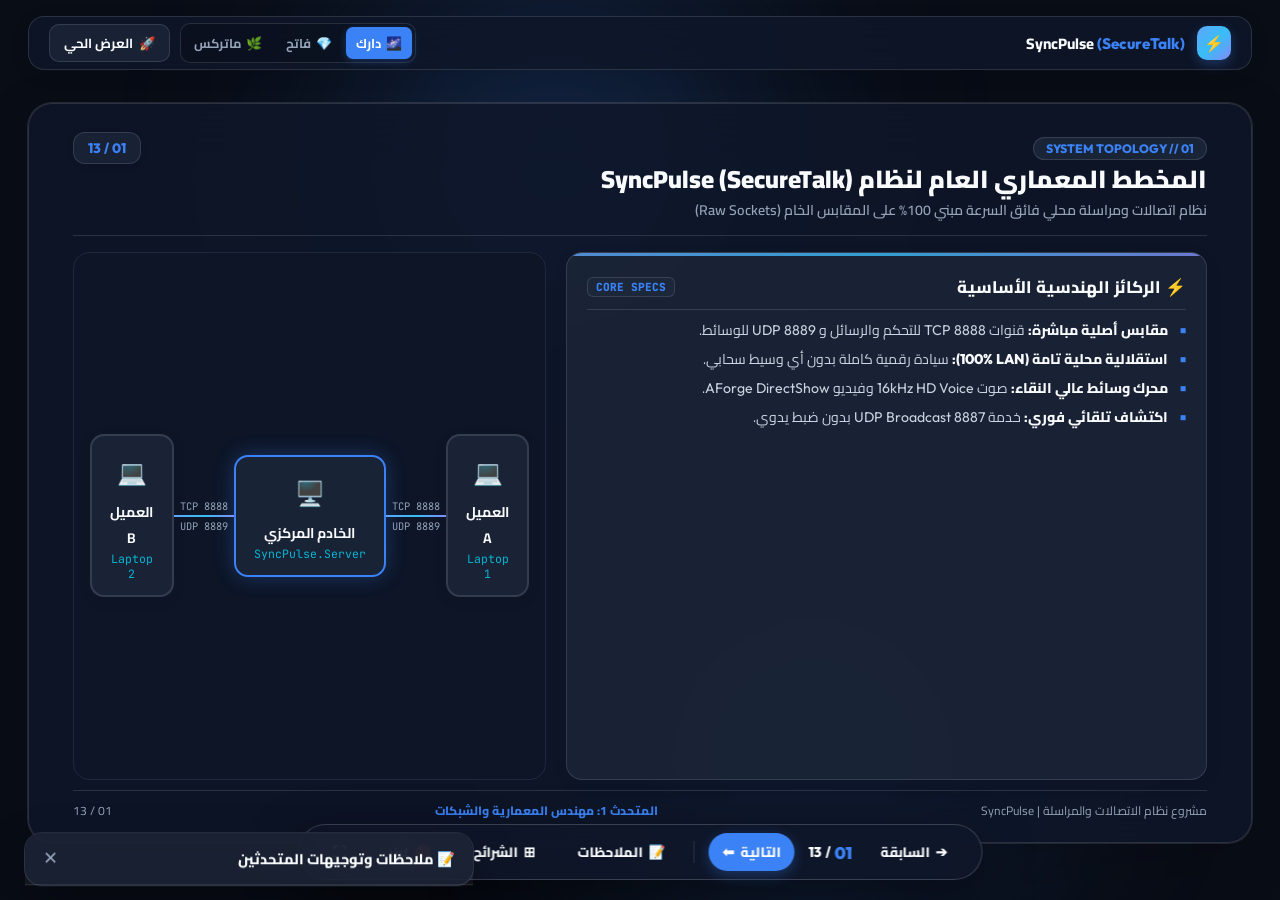
==== commit d9a6dcb3: "feat: embed architectural diagrams, sequence flows, and system topology into presentation showcase" ====
--- a/SyncPulse.Presentation/index.html
+++ b/SyncPulse.Presentation/index.html
@@ -3,7 +3,7 @@
 <head>
     <meta charset="UTF-8">
     <meta name="viewport" content="width=device-width, initial-scale=1.0">
-    <title>SyncPulse Next-Gen Showcase | العرض التقديمي التفاعلي الحديث لمقرر خادم وعميل</title>
+    <title>SyncPulse Architectural Showcase | العرض التقديمي الهندسي لمشروع خادم وعميل</title>
     <!-- Google Fonts -->
     <link rel="preconnect" href="https://fonts.googleapis.com">
     <link rel="preconnect" href="https://fonts.gstatic.com" crossorigin>
@@ -53,48 +53,66 @@
         <main class="presentation-canvas-frame">
 
             <!-- =========================================================================
-                 SLIDE 1: Hero Showcase
-                 ========================================================================= -->
-            <section class="slide active" id="slide-1" data-speaker="المتحدث الأول (مهندس المعمارية والشبكات)" data-title="عنوان وهوية النظام">
-                <div class="hero-stage-layout">
-                    <div class="hero-luxury-tag">
-                        🎓 مشروع تخرج مقرر برمجة خادم وعميل | تقنية المعلومات
-                    </div>
-
-                    <h1>
-                        نظام المراسلة والاتصالات المتقدم للشبكات المحلية<br>
-                        <span class="brand-highlight">SyncPulse (SecureTalk)</span>
-                    </h1>
-
-                    <p class="hero-lead-desc">
-                        نظام اتصالات محلي فائق السرعة مبني بالكامل على المقابس الخام <span class="en-term">(Raw TCP/UDP Sockets)</span> دون أي وسيط سحابي خارجي.
-                    </p>
-
-                    <div class="hero-pillars-matrix">
-                        <div class="hero-pillar-box">
-                            <strong>بروتوكول مقابس أصلي</strong>
-                            <small class="en-term">TCP 8888 / UDP 8889</small>
-                        </div>
-                        <div class="hero-pillar-box">
-                            <strong>سيادة رقمية وأمان محلي</strong>
-                            <small class="en-term">100% On-Premise LAN</small>
-                        </div>
-                        <div class="hero-pillar-box">
-                            <strong>صوت وفيديو عالي النقاء</strong>
-                            <small class="en-term">16kHz HD Voice & AForge</small>
-                        </div>
-                        <div class="hero-pillar-box">
-                            <strong>اكتشاف تلقائي فوري</strong>
-                            <small class="en-term">UDP Broadcast 8887</small>
-                        </div>
-                    </div>
-
-                    <div class="hero-speakers-strip">
-                        <strong>فريق المناقشة (4 متحدثين):</strong>
-                        <span class="speaker-bubble">م.1: المعمارية والشبكات</span>
-                        <span class="speaker-bubble">م.2: الأمن والمصادقة</span>
-                        <span class="speaker-bubble">م.3: الخادم وقواعد البيانات</span>
-                        <span class="speaker-bubble">م.4: الميديا والذاكرة</span>
+                 SLIDE 1: Hero & Network Topology Diagram
+                 ========================================================================= -->
+            <section class="slide active" id="slide-1" data-speaker="المتحدث الأول (مهندس المعمارية والشبكات)" data-title="المخطط الطوبولوجي العام للنظام">
+                <div class="slide-ribbon">
+                    <div>
+                        <span class="ribbon-tag">SYSTEM TOPOLOGY // 01</span>
+                        <h2>المخطط المعماري العام لنظام SyncPulse (SecureTalk)</h2>
+                        <p>نظام اتصالات ومراسلة محلي فائق السرعة مبني 100% على المقابس الخام (Raw Sockets)</p>
+                    </div>
+                    <div class="slide-counter-chip">01 / 13</div>
+                </div>
+
+                <div class="slide-body grid-diagram-split">
+                    <!-- Right: Info -->
+                    <div class="glass-card">
+                        <div class="card-title-row">
+                            <h3>⚡ الركائز الهندسية الأساسية</h3>
+                            <span class="card-badge-pill">CORE SPECS</span>
+                        </div>
+                        <ul class="card-bullet-list">
+                            <li><strong>مقابس أصلية مباشرة:</strong> قنوات <span class="en-term">TCP 8888</span> للتحكم والرسائل و <span class="en-term">UDP 8889</span> للوسائط.</li>
+                            <li><strong>استقلالية محلية تامة (<span class="en-term">100% LAN</span>):</strong> سيادة رقمية كاملة بدون أي وسيط سحابي.</li>
+                            <li><strong>محرك وسائط عالي النقاء:</strong> صوت <span class="en-term">16kHz HD Voice</span> وفيديو <span class="en-term">AForge DirectShow</span>.</li>
+                            <li><strong>اكتشاف تلقائي فوري:</strong> خدمة <span class="en-term">UDP Broadcast 8887</span> بدون ضبط يدوي.</li>
+                        </ul>
+                    </div>
+
+                    <!-- Left: Diagram -->
+                    <div class="diagram-canvas-box">
+                        <div class="network-topology-diagram">
+                            <div class="topo-node">
+                                <span class="icon">💻</span>
+                                <strong>العميل A</strong>
+                                <small class="en-term">Laptop 1</small>
+                            </div>
+
+                            <div class="topo-connector">
+                                <span class="conn-label en-term">TCP 8888</span>
+                                <div class="conn-line"></div>
+                                <span class="conn-label en-term">UDP 8889</span>
+                            </div>
+
+                            <div class="topo-node server-node">
+                                <span class="icon">🖥️</span>
+                                <strong>الخادم المركزي</strong>
+                                <small class="en-term">SyncPulse.Server</small>
+                            </div>
+
+                            <div class="topo-connector">
+                                <span class="conn-label en-term">TCP 8888</span>
+                                <div class="conn-line"></div>
+                                <span class="conn-label en-term">UDP 8889</span>
+                            </div>
+
+                            <div class="topo-node">
+                                <span class="icon">💻</span>
+                                <strong>العميل B</strong>
+                                <small class="en-term">Laptop 2</small>
+                            </div>
+                        </div>
                     </div>
                 </div>
 
@@ -106,12 +124,12 @@
             </section>
 
             <!-- =========================================================================
-                 SLIDE 2: Problem vs Solution
+                 SLIDE 2: Problem vs Solution Path
                  ========================================================================= -->
             <section class="slide" id="slide-2" data-speaker="المتحدث الأول (مهندس المعمارية والشبكات)" data-title="المشكلة والهدف الهندسي">
                 <div class="slide-ribbon">
                     <div>
-                        <span class="ribbon-tag">01 | الدوافع والأهداف الهندسية</span>
+                        <span class="ribbon-tag">DIAGNOSTIC // 02</span>
                         <h2>لماذا قمنا ببناء نظام SyncPulse؟</h2>
                         <p>معالجة تحديات الاعتماد على السحابة الخارجية في الشبكات والبيئات المعزولة</p>
                     </div>
@@ -122,24 +140,24 @@
                     <div class="glass-card problem">
                         <div class="card-title-row">
                             <h3>⚠️ تحديات التطبيقات السحابية</h3>
-                            <span class="card-badge-pill">LIMITATIONS</span>
-                        </div>
-                        <ul class="card-bullet-list">
-                            <li><strong>توقف الاتصال:</strong> انقطاع الخدمة فورياً عند انقطاع كابل الإنترنت.</li>
-                            <li><strong>انعدام الخصوصية:</strong> تسريب البيانات والملفات الحساسة لخوادم خارجية.</li>
-                            <li><strong>هدر النطاق الترددي:</strong> بطء رفع وتنزيل الوسائط عبر خوادم بعيدة.</li>
+                            <span class="card-badge-pill">CLOUD RISKS</span>
+                        </div>
+                        <ul class="card-bullet-list">
+                            <li><strong>توقف الاتصال:</strong> انقطاع الخدمة فورياً عند انقطاع كابل الإنترنت الخارجي.</li>
+                            <li><strong>انعدام الخصوصية:</strong> تسريب البيانات والملفات الحساسة لخوادم وسيطة خارجية.</li>
+                            <li><strong>هدر النطاق والبطء:</strong> زمن تأخير مرتفع <span class="en-term">(150ms - 300ms)</span> لمرور البيانات بالإنترنت.</li>
                         </ul>
                     </div>
 
                     <div class="glass-card solution">
                         <div class="card-title-row">
-                            <h3>✅ الحل في نظام SyncPulse</h3>
-                            <span class="card-badge-pill">ON-PREMISE</span>
-                        </div>
-                        <ul class="card-bullet-list">
-                            <li><strong>استقلالية محلية تامة (<span class="en-term">100% LAN</span>):</strong> عمل متواصل بدون إنترنت.</li>
+                            <h3>✅ الحل المعماري في نظام SyncPulse</h3>
+                            <span class="card-badge-pill">LOCAL SOVEREIGNTY</span>
+                        </div>
+                        <ul class="card-bullet-list">
+                            <li><strong>استقلالية محلية تامة (<span class="en-term">100% On-Premise</span>):</strong> عمل متواصل بدون إنترنت.</li>
                             <li><strong>سيادة وأمان بيانات:</strong> تشفير كلمات المرور بـ <span class="en-term">PBKDF2</span> وتوكنات <span class="en-term">JWT</span>.</li>
-                            <li><strong>سرعة واستجابة لحظية:</strong> نقل وسائط فائق بأقل من 10ms.</li>
+                            <li><strong>سرعة واستجابة لحظية:</strong> نقل وسائط فائق بأقل من <span class="en-term">10ms</span> داخل الشبكة المحلية.</li>
                         </ul>
                     </div>
                 </div>
@@ -152,55 +170,58 @@
             </section>
 
             <!-- =========================================================================
-                 SLIDE 3: System Architecture
-                 ========================================================================= -->
-            <section class="slide" id="slide-3" data-speaker="المتحدث الأول (مهندس المعمارية والشبكات)" data-title="معمارية النظام والطبقات">
-                <div class="slide-ribbon">
-                    <div>
-                        <span class="ribbon-tag">02 | معمارية النظام</span>
-                        <h2>تقسيم النظام وفق معايير Clean Architecture</h2>
+                 SLIDE 3: 3-Tier Layered Architecture Diagram
+                 ========================================================================= -->
+            <section class="slide" id="slide-3" data-speaker="المتحدث الأول (مهندس المعمارية والشبكات)" data-title="معمارية الطبقات النظيفة">
+                <div class="slide-ribbon">
+                    <div>
+                        <span class="ribbon-tag">CLEAN ARCHITECTURE // 03</span>
+                        <h2>مخطط تقسيم الطبقات المعمارية (3-Tier Layered Stack)</h2>
                         <p>فصل فيزيائي تام للمسؤوليات لمنع التكرار وتسهيل الصيانة والتوسع</p>
                     </div>
                     <div class="slide-counter-chip">03 / 13</div>
                 </div>
 
-                <div class="slide-body grid-3-col">
-                    <div class="glass-card">
-                        <div class="card-title-row">
-                            <h3>📦 النواة المشتركة (<span class="en-term">Core</span>)</h3>
-                            <span class="card-badge-pill">CORE DTOs</span>
-                        </div>
-                        <ul class="card-bullet-list">
-                            <li><strong>ترويسة التأطير:</strong> <span class="en-term">12-Byte FrameHeader</span>.</li>
-                            <li><strong>محرك التشفير:</strong> <span class="en-term">PBKDF2</span> وتوكنات <span class="en-term">JWT</span>.</li>
-                            <li><strong>عقد البيانات:</strong> نماذج <span class="en-term">DTOs</span> وأنواع الحزم.</li>
-                            <li><strong>اكتشاف الشبكة:</strong> خدمة <span class="en-term">UDP Auto-Discovery</span>.</li>
-                        </ul>
-                    </div>
-
-                    <div class="glass-card">
-                        <div class="card-title-row">
-                            <h3>🖥️ الخادم المركزي (<span class="en-term">Server</span>)</h3>
-                            <span class="card-badge-pill">TCP/UDP SERVER</span>
-                        </div>
-                        <ul class="card-bullet-list">
-                            <li><strong>خادم TCP:</strong> استماع غير حاجب على المنفذ <span class="en-term">8888</span>.</li>
-                            <li><strong>مكرر الوسائط:</strong> تدفقات <span class="en-term">UDP Relay</span> على المنفذ <span class="en-term">8889</span>.</li>
-                            <li><strong>قاعدة البيانات:</strong> <span class="en-term">SQLite 3NF</span> بوضع <span class="en-term">WAL Mode</span>.</li>
-                            <li><strong>المزامنة:</strong> طابور الرسائل المعلقة <span class="en-term">Offline Queue</span>.</li>
-                        </ul>
-                    </div>
-
-                    <div class="glass-card">
-                        <div class="card-title-row">
-                            <h3>💻 تطبيق العميل (<span class="en-term">Client</span>)</h3>
-                            <span class="card-badge-pill">WPF DESKTOP</span>
-                        </div>
-                        <ul class="card-bullet-list">
-                            <li><strong>المقابس غير الحاجبة:</strong> خدمة <span class="en-term">ClientNetworkService</span>.</li>
-                            <li><strong>محرك الصوت:</strong> معيار <span class="en-term">16kHz HD Voice</span> بالمخازن الدائرية.</li>
-                            <li><strong>محرك الفيديو:</strong> مكتبة <span class="en-term">AForge DirectShow & PiP</span>.</li>
-                            <li><strong>عرض الميديا:</strong> عرض الصور والوسائط بنمط تليجرام.</li>
+                <div class="slide-body grid-diagram-split">
+                    <!-- Stack Diagram -->
+                    <div class="diagram-canvas-box">
+                        <div class="layer-stack-diagram">
+                            <div class="layer-stack-item core">
+                                <div class="layer-info">
+                                    <h4>1. النواة المشتركة (SyncPulse.Core)</h4>
+                                    <p>ترويسة التأطير 12-Byte، محرك التشفير، DTOs، وبروتوكول الحزم</p>
+                                </div>
+                                <span class="layer-badge">CLASS LIB</span>
+                            </div>
+
+                            <div class="layer-stack-item server">
+                                <div class="layer-info">
+                                    <h4>2. الخادم المركزي (SyncPulse.Server)</h4>
+                                    <p>خادم TCP IOCP 8888، مكرر UDP Relay 8889، SQLite WAL Mode، وعزل الأعطال</p>
+                                </div>
+                                <span class="layer-badge">TCP/UDP ENGINE</span>
+                            </div>
+
+                            <div class="layer-stack-item client">
+                                <div class="layer-info">
+                                    <h4>3. تطبيق العميل (SyncPulse.Client)</h4>
+                                    <p>طبقة المقابس، محرك الصوت 16kHz، فيديو AForge، وواجهات WPF MVVM</p>
+                                </div>
+                                <span class="layer-badge">WPF DESKTOP</span>
+                            </div>
+                        </div>
+                    </div>
+
+                    <!-- Description -->
+                    <div class="glass-card">
+                        <div class="card-title-row">
+                            <h3>📐 مبادئ التصميم المعماري</h3>
+                            <span class="card-badge-pill">CLEAN CODE</span>
+                        </div>
+                        <ul class="card-bullet-list">
+                            <li><strong>عقد موحد (Contract-First):</strong> منع أي تعديل أحادي على بنية الحزم.</li>
+                            <li><strong>فصل مساحات العمل:</strong> عزل مشاريع الخادم والعميل لتفادي تعارضات Git.</li>
+                            <li><strong>تحرير حتمي للموارد (<span class="en-term">IDisposable</span>):</strong> منع تسرب الذاكرة والمقابس.</li>
                         </ul>
                     </div>
                 </div>
@@ -213,13 +234,13 @@
             </section>
 
             <!-- =========================================================================
-                 SLIDE 4: TCP Framing & 12-Byte Header
+                 SLIDE 4: TCP Framing & 12-Byte Header Diagram
                  ========================================================================= -->
             <section class="slide" id="slide-4" data-speaker="المتحدث الأول (مهندس المعمارية والشبكات)" data-title="مقابس TCP وبروتوكول التأطير">
                 <div class="slide-ribbon">
                     <div>
-                        <span class="ribbon-tag">03 | هندسة المقابس وبروتوكول التأطير</span>
-                        <h2>حل معضلة دفق TCP ببروتوكول التأطير (12-Byte Header)</h2>
+                        <span class="ribbon-tag">SOCKETS & PROTOCOL // 04</span>
+                        <h2>مخطط بروتوكول التأطير الثنائي (12-Byte FrameHeader)</h2>
                         <p>التغلب على مشاكل دمج وتجزئة الحزم في دفق بايتات TCP</p>
                     </div>
                     <div class="slide-counter-chip">04 / 13</div>
@@ -228,14 +249,14 @@
                 <div class="slide-body grid-2-col">
                     <div class="glass-card">
                         <div class="card-title-row">
-                            <h3>📐 تركيبة الترويسة الثنائية</h3>
-                            <span class="card-badge-pill">12 BYTES</span>
+                            <h3>📐 تفصيل حقول الترويسة الثنائية</h3>
+                            <span class="card-badge-pill">12 BYTES BIG-ENDIAN</span>
                         </div>
 
                         <div class="frame-table-grid">
                             <div class="frame-cell-box">
                                 <span class="name">Magic</span>
-                                <span class="val">0x53</span>
+                                <span class="val">0x53 ('S')</span>
                             </div>
                             <div class="frame-cell-box">
                                 <span class="name">Version</span>
@@ -243,15 +264,15 @@
                             </div>
                             <div class="frame-cell-box">
                                 <span class="name">Type</span>
-                                <span class="val">Int16</span>
+                                <span class="val">Int16 (2B)</span>
                             </div>
                             <div class="frame-cell-box">
                                 <span class="name">Length</span>
-                                <span class="val">Int32</span>
+                                <span class="val">Int32 (4B)</span>
                             </div>
                             <div class="frame-cell-box">
                                 <span class="name">Seq</span>
-                                <span class="val">Int32</span>
+                                <span class="val">Int32 (4B)</span>
                             </div>
                         </div>
 
@@ -268,8 +289,8 @@
 
                     <div class="glass-card">
                         <div class="card-title-row">
-                            <h3>⚙️ خطوات محلل دفق التأطير (<span class="en-term">Parser</span>)</h3>
-                            <span class="card-badge-pill">STATE MACHINE</span>
+                            <h3>⚙️ آلة حالة فك التأطير (<span class="en-term">State Machine</span>)</h3>
+                            <span class="card-badge-pill">PARSER FLOW</span>
                         </div>
                         <ul class="card-bullet-list">
                             <li><strong>1. التجميع في المخزن:</strong> قراءة دفق TCP المستمر دون افتراض وصول الحزمة دفعة واحدة.</li>
@@ -288,44 +309,54 @@
             </section>
 
             <!-- =========================================================================
-                 SLIDE 5: Auto-Discovery Pipeline
-                 ========================================================================= -->
-            <section class="slide" id="slide-5" data-speaker="المتحدث الأول (مهندس المعمارية والشبكات)" data-title="الاكتشاف التلقائي على الواي فاي">
-                <div class="slide-ribbon">
-                    <div>
-                        <span class="ribbon-tag">04 | الاكتشاف التلقائي لشبكات الواي فاي</span>
-                        <h2>ميزة Zero-Configuration Auto-Discovery (UDP 8887)</h2>
+                 SLIDE 5: Auto-Discovery Sequence Diagram
+                 ========================================================================= -->
+            <section class="slide" id="slide-5" data-speaker="المتحدث الأول (مهندس المعمارية والشبكات)" data-title="مخطط تدفق الاكتشاف التلقائي">
+                <div class="slide-ribbon">
+                    <div>
+                        <span class="ribbon-tag">DISCOVERY PIPELINE // 05</span>
+                        <h2>مخطط تسلسل الاكتشاف التلقائي على الواي فاي (UDP Port 8887)</h2>
                         <p>ربط العملاء بالخادم ذاتياً وفورياً دون كتابة عنوان IP يدوياً</p>
                     </div>
                     <div class="slide-counter-chip">05 / 13</div>
                 </div>
 
-                <div class="slide-body grid-3-col">
-                    <div class="glass-card">
-                        <div class="card-title-row">
-                            <h3>1. إعلان الخادم الدوري</h3>
-                            <span class="card-badge-pill">BROADCAST</span>
-                        </div>
-                        <p style="font-size:0.88rem; line-height:1.55; color:var(--text-secondary);">يبث الخادم رسالة برودكاست كل 3 ثوانٍ على المنفذ 8887 على عنوان 255.255.255.255.</p>
-                        <code class="en-term" style="margin-top:12px;">SYNCPULSE_SERVER_ANNOUNCE:8888</code>
-                    </div>
-
-                    <div class="glass-card">
-                        <div class="card-title-row">
-                            <h3>2. التقاط العميل للإعلان</h3>
-                            <span class="card-badge-pill">LISTEN</span>
-                        </div>
-                        <p style="font-size:0.88rem; line-height:1.55; color:var(--text-secondary);">يستمع العميل على المنفذ 8887 ويلتقط إعلان السيرفر ويستخرج IP الخادم فورياً.</p>
-                        <code class="en-term" style="margin-top:12px;">serverIP = res.RemoteEndPoint.Address</code>
-                    </div>
-
-                    <div class="glass-card">
-                        <div class="card-title-row">
-                            <h3>3. بدء الاتصال الفوري</h3>
-                            <span class="card-badge-pill">CONNECT</span>
-                        </div>
-                        <p style="font-size:0.88rem; line-height:1.55; color:var(--text-secondary);">يبدأ العميل مصافحة TCP فوراً على المنفذ 8888 ويسجل دخوله بسلاسة تامة.</p>
-                        <code class="en-term" style="margin-top:12px;">await client.ConnectAsync(ip, 8888)</code>
+                <div class="slide-body">
+                    <div class="sequence-chart-grid">
+                        <div class="seq-step-card">
+                            <span class="seq-num">1</span>
+                            <strong>إعلان الخادم الدوري</strong>
+                            <p>يبث الخادم رسالة برودكاست كل 3 ثوانٍ على المنفذ 8887 على 255.255.255.255.</p>
+                            <code class="en-term" style="margin-top:6px;">UDP 8887 BROADCAST</code>
+                        </div>
+
+                        <div class="seq-arrow">➔</div>
+
+                        <div class="seq-step-card">
+                            <span class="seq-num">2</span>
+                            <strong>التقاط العميل للإعلان</strong>
+                            <p>يستمع العميل على المنفذ 8887 ويلتقط إعلان السيرفر ويستخرج IP الخادم فورياً.</p>
+                            <code class="en-term" style="margin-top:6px;">CAPTURE SERVER IP</code>
+                        </div>
+
+                        <div class="seq-arrow">➔</div>
+
+                        <div class="seq-step-card">
+                            <span class="seq-num">3</span>
+                            <strong>بدء الاتصال والمصافحة</strong>
+                            <p>يبدأ العميل مصافحة TCP فوراً على المنفذ 8888 ويسجل دخوله بسلاسة تامة.</p>
+                            <code class="en-term" style="margin-top:6px;">TCP CONNECT 8888</code>
+                        </div>
+                    </div>
+
+                    <div class="glass-card" style="margin-top:16px;">
+                        <div class="card-title-row">
+                            <h3>💡 القيمة الأكاديمية للاكتشاف التلقائي في مقرر برمجة خادم وعميل</h3>
+                            <span class="card-badge-pill">ACADEMIC MERIT</span>
+                        </div>
+                        <p style="font-size:0.86rem; color:var(--text-secondary); line-height:1.65;">
+                            تطبيق عملي لبروتوكول <strong>UDP Broadcast</strong> في إدارة الشبكات المحلية، وحل مشكلة تغير عناوين الـ DHCP الديناميكية في شبكات الواي فاي الجامعية والمؤسسية دون الحاجة لخوادم DNS خارجية.
+                        </p>
                     </div>
                 </div>
 
@@ -337,13 +368,13 @@
             </section>
 
             <!-- =========================================================================
-                 SLIDE 6: Cyber Security, PBKDF2 & JWT
-                 ========================================================================= -->
-            <section class="slide" id="slide-6" data-speaker="المتحدث الثاني (مهندس الأمن والمصادقة)" data-title="الأمن وتشفير كلمات المرور والـ JWT">
-                <div class="slide-ribbon">
-                    <div>
-                        <span class="ribbon-tag">05 | الأمن السيبراني والمصادقة</span>
-                        <h2>المصادقة المشفرة بـ PBKDF2/SHA-256 وتوكنات JWT</h2>
+                 SLIDE 6: Cyber Security & Cryptography Flowchart
+                 ========================================================================= -->
+            <section class="slide" id="slide-6" data-speaker="المتحدث الثاني (مهندس الأمن والمصادقة)" data-title="مخطط الأمن السيبراني والمصادقة">
+                <div class="slide-ribbon">
+                    <div>
+                        <span class="ribbon-tag">SECURITY ENGINE // 06</span>
+                        <h2>مخطط الأمن السيبراني والمصادقة المشفرة (PBKDF2 & JWT)</h2>
                         <p>تطبيق أعلى المعايير القياسية (NIST SP 800-63B & RFC 7519) لحماية المستخدمين</p>
                     </div>
                     <div class="slide-counter-chip">06 / 13</div>
@@ -353,7 +384,7 @@
                     <div class="glass-card">
                         <div class="card-title-row">
                             <h3>🔐 تجزئة كلمات المرور</h3>
-                            <span class="card-badge-pill">PBKDF2</span>
+                            <span class="card-badge-pill">PBKDF2/SHA-256</span>
                         </div>
                         <ul class="card-bullet-list">
                             <li><strong>128-bit Salt:</strong> ملح عشوائي فريد يبطل هجمات جداول قوس قزح.</li>
@@ -397,11 +428,11 @@
             <!-- =========================================================================
                  SLIDE 7: Server Concurrency & SQLite WAL Mode
                  ========================================================================= -->
-            <section class="slide" id="slide-7" data-speaker="المتحدث الثالث (مهندس الخادم وقواعد البيانات)" data-title="الخادم وقواعد البيانات والتزامن">
-                <div class="slide-ribbon">
-                    <div>
-                        <span class="ribbon-tag">06 | معمارية الخادم وقواعد البيانات والتزامن</span>
-                        <h2>التزامن الفائق بـ IOCP وعزل الأعطال وقاعدة بيانات SQLite</h2>
+            <section class="slide" id="slide-7" data-speaker="المتحدث الثالث (مهندس الخادم وقواعد البيانات)" data-title="مخطط التزامن وقواعد البيانات">
+                <div class="slide-ribbon">
+                    <div>
+                        <span class="ribbon-tag">CONCURRENCY // 07</span>
+                        <h2>مخطط التزامن الفائق بـ IOCP وعزل الأعطال ووضع SQLite WAL Mode</h2>
                         <p>خدمة مئات المتصلين دون اختناق الخيوط مع مناعة تامة ضد الانهيار</p>
                     </div>
                     <div class="slide-counter-chip">07 / 13</div>
@@ -443,43 +474,65 @@
             <!-- =========================================================================
                  SLIDE 8: Message Sync & Offline Queue
                  ========================================================================= -->
-            <section class="slide" id="slide-8" data-speaker="المتحدث الثالث (مهندس الخادم وقواعد البيانات)" data-title="المزامنة وطابور الرسائل المعلقة">
-                <div class="slide-ribbon">
-                    <div>
-                        <span class="ribbon-tag">07 | دورة حياة الرسائل والمزامنة التلغرامية</span>
-                        <h2>طابور الرسائل المعلقة (Offline Queue) ومؤشرات التسليم (✓✓)</h2>
+            <section class="slide" id="slide-8" data-speaker="المتحدث الثالث (مهندس الخادم وقواعد البيانات)" data-title="مخطط دورة حياة الرسائل">
+                <div class="slide-ribbon">
+                    <div>
+                        <span class="ribbon-tag">SYNC LIFECYCLE // 08</span>
+                        <h2>مخطط دورة حياة الرسائل وطابور الانتظار (Offline Queue Pipeline)</h2>
                         <p>مزامنة فائقة لضمان عدم ضياع أي رسالة حتى عند انقطاع المستلم</p>
                     </div>
                     <div class="slide-counter-chip">08 / 13</div>
                 </div>
 
-                <div class="slide-body grid-4-col">
-                    <div class="glass-card">
-                        <div class="card-title-row">
-                            <h3>1. Sent (✓)</h3>
-                        </div>
-                        <p style="font-size:0.86rem; line-height:1.5; color:var(--text-secondary);">تُرسل الرسالة وتُحفظ فوراً في قاعدة بيانات الخادم (علامة صح رمادية واحدة).</p>
-                    </div>
-
-                    <div class="glass-card">
-                        <div class="card-title-row">
-                            <h3>2. Offline Queue</h3>
-                        </div>
-                        <p style="font-size:0.86rem; line-height:1.5; color:var(--text-secondary);">إذا كان المستلم غير متصل، يحتفظ الخادم بالرسالة ويدفعها له فور اتصاله.</p>
-                    </div>
-
-                    <div class="glass-card solution">
-                        <div class="card-title-row">
-                            <h3>3. Delivered (✓✓)</h3>
-                        </div>
-                        <p style="font-size:0.86rem; line-height:1.5; color:var(--text-secondary);">فور استلام العميل، يُرسل إشعار تسليم فتتحول لـ (علامتي صح رماديتين).</p>
-                    </div>
-
-                    <div class="glass-card">
-                        <div class="card-title-row">
-                            <h3>4. Read (✓✓)</h3>
-                        </div>
-                        <p style="font-size:0.86rem; line-height:1.5; color:var(--text-secondary);">عند فتح المستلم للمحادثة، يُرسل إشعار قراءة فتتحول لـ (علامتي صح زرقاوين).</p>
+                <div class="slide-body">
+                    <div class="sequence-chart-grid">
+                        <div class="seq-step-card">
+                            <span class="seq-num">1</span>
+                            <strong>Sent (✓)</strong>
+                            <p>تُرسل الرسالة وتُحفظ فوراً في قاعدة بيانات الخادم (صح رمادية واحدة).</p>
+                        </div>
+
+                        <div class="seq-arrow">➔</div>
+
+                        <div class="seq-step-card">
+                            <span class="seq-num">2</span>
+                            <strong>Offline Queue</strong>
+                            <p>إذا كان المستلم غير متصل، يحتفظ الخادم بالرسالة ويدفعها له فور اتصاله.</p>
+                        </div>
+
+                        <div class="seq-arrow">➔</div>
+
+                        <div class="seq-step-card">
+                            <span class="seq-num">3</span>
+                            <strong>Delivered (✓✓)</strong>
+                            <p>فور استلام العميل، يُرسل إشعار تسليم فتتحول لـ (علامتي صح رماديتين).</p>
+                        </div>
+
+                        <div class="seq-arrow">➔</div>
+
+                        <div class="seq-step-card">
+                            <span class="seq-num">4</span>
+                            <strong>Read (✓✓)</strong>
+                            <p>عند فتح المستلم للمحادثة، يُرسل إشعار قراءة فتتحول لـ (علامتي صح زرقاوين).</p>
+                        </div>
+                    </div>
+
+                    <div class="grid-2-col" style="margin-top:16px;">
+                        <div class="glass-card">
+                            <div class="card-title-row">
+                                <h3>🔍 كشف المقابس المعلقة</h3>
+                                <span class="card-badge-pill">HALF-OPEN</span>
+                            </div>
+                            <p style="font-size:0.85rem; color:var(--text-secondary); line-height:1.5;">فحص القراءة الصفرية <span class="en-term">ReadAsync() == 0</span> ونبضات القلب <span class="en-term">Heartbeat</span> كل 30 ثانية لتنظيف المقابس التالفة فورياً.</p>
+                        </div>
+
+                        <div class="glass-card">
+                            <div class="card-title-row">
+                                <h3>🔒 أمان الخيوط المتزامنة</h3>
+                                <span class="card-badge-pill">THREAD SAFETY</span>
+                            </div>
+                            <p style="font-size:0.85rem; color:var(--text-secondary); line-height:1.5;">إدارة الجلسات عبر <span class="en-term">ConcurrentDictionary</span> وأقفال المزامنة لمنع أي تضارب بين الخيوط المتزامنة.</p>
+                        </div>
                     </div>
                 </div>
 
@@ -493,11 +546,11 @@
             <!-- =========================================================================
                  SLIDE 9: Audio Engine & Zero-Allocation Ring Buffers
                  ========================================================================= -->
-            <section class="slide" id="slide-9" data-speaker="المتحدث الرابع (مهندس الميديا والوسائط)" data-title="محرك الصوت والمخازن الدائرية">
-                <div class="slide-ribbon">
-                    <div>
-                        <span class="ribbon-tag">08 | معالجة الصوت والذاكرة منخفضة المستوى</span>
-                        <h2>محرك الصوت 16kHz HD Voice ونظام المخازن الدائرية الثابتة</h2>
+            <section class="slide" id="slide-9" data-speaker="المتحدث الرابع (مهندس الميديا والوسائط)" data-title="مخطط محرك الصوت والمخازن الدائرية">
+                <div class="slide-ribbon">
+                    <div>
+                        <span class="ribbon-tag">AUDIO & MEMORY // 09</span>
+                        <h2>مخطط معالجة الصوت منخفض المستوى والمخازن الدائرية الثابتة</h2>
                         <p>القضاء التام والنهائي على خطأ الوصول غير المصرح به للذاكرة (0xc0000005 Status Access Violation)</p>
                     </div>
                     <div class="slide-counter-chip">09 / 13</div>
@@ -518,7 +571,7 @@
                     <div class="glass-card solution">
                         <div class="card-title-row">
                             <h3>✅ الحل: المخازن الدائرية الثابتة</h3>
-                            <span class="card-badge-pill">ZERO ALLOC</span>
+                            <span class="card-badge-pill">PRE-PINNED BUFFERS</span>
                         </div>
                         <ul class="card-bullet-list">
                             <li><strong>تثبيت 8 مخازن مسبقاً:</strong> حجز وتثبيت 8 مخازن بـ <span class="en-term">GCHandleType.Pinned</span> مرة واحدة فقط عند بدء المكالمة.</li>
@@ -538,11 +591,11 @@
             <!-- =========================================================================
                  SLIDE 10: Video Engine, LED Control & Hybrid Media
                  ========================================================================= -->
-            <section class="slide" id="slide-10" data-speaker="المتحدث الرابع (مهندس الميديا والوسائط)" data-title="الفيديو والبث الهجين وإطفاء الـ LED">
+            <section class="slide" id="slide-10" data-speaker="المتحدث الرابع (مهندس الميديا والوسائط)" data-title="مخطط الفيديو والبث الهجين">
                 <div class="slide-header">
                     <div>
-                        <span class="ribbon-tag">09 | الفيديو والبث الهجين والخصوصية</span>
-                        <h2>محرك الفيديو المباشر AForge والبث الهجين (UDP+TCP)</h2>
+                        <span class="ribbon-tag">VIDEO & HARDWARE // 10</span>
+                        <h2>مخطط محرك الفيديو المباشر AForge والبث الهجين (UDP+TCP)</h2>
                         <p>تحكم فيزيائي بضوء الكاميرا (LED) في طبقة النواة، المعاينة الذاتية PiP، وإلغاء تكرار الإطارات</p>
                     </div>
                     <div class="slide-counter-chip">10 / 13</div>
@@ -596,7 +649,7 @@
             <section class="slide" id="slide-11" data-speaker="جميع المتحدثين" data-title="مصفوفة توزيع المتحدثين الـ 4">
                 <div class="slide-ribbon">
                     <div>
-                        <span class="ribbon-tag">10 | تنظيم فريق المناقشة</span>
+                        <span class="ribbon-tag">SPEAKER MATRIX // 11</span>
                         <h2>مصفوفة توزيع المهام على المتحدثين الأربعة (4 Speakers)</h2>
                         <p>تكامل هندسي وتوزيع موضوعي دقيق يغطي كافة محاور مقرر برمجة خادم وعميل</p>
                     </div>
@@ -646,8 +699,8 @@
             <section class="slide" id="slide-12" data-speaker="جميع المتحدثين" data-title="حزمة الاختبارات والتحقق الآلي">
                 <div class="slide-ribbon">
                     <div>
-                        <span class="ribbon-tag">11 | الجودة والتحقق الآلي</span>
-                        <h2>نتائج حزمة الاختبارات الآلية الشاملة (SyncPulse.Tests)</h2>
+                        <span class="ribbon-tag">QA & VERIFICATION // 12</span>
+                        <h2>نتائج حزمة الاختبارات الآلية الشاملة (SyncPulse.Tests 62/62)</h2>
                         <p>تحقق برمجي كامل بنسبة نجاح 100% من 10 وحدات نظام رئيسية</p>
                     </div>
                     <div class="slide-counter-chip">12 / 13</div>
@@ -681,7 +734,7 @@
             </section>
 
             <!-- =========================================================================
-                 SLIDE 13: Conclusion & Demo Launch
+                 SLIDE 13: 3-Device Live Socket Demo Launch
                  ========================================================================= -->
             <section class="slide" id="slide-13" data-speaker="جميع المتحدثين" data-title="الخاتمة والانتقال للعرض الحي">
                 <div class="hero-stage-layout">
--- a/SyncPulse.Presentation/style.css
+++ b/SyncPulse.Presentation/style.css
@@ -1,27 +1,29 @@
 /* ==========================================================================
-   SyncPulse Interactive Next-Gen Web Showcase & Keynote Experience
-   Modern Apple / Stripe / Vercel Showcase Aesthetics with Multi-Theme Engine
+   SyncPulse Interactive Showcase & Architectural Diagram System
+   Visual Diagrams, SVG Topologies, Sequence Charts, and Multi-Theme Engine
    ========================================================================== */
 
 :root {
-    /* 🌌 Theme 1: Default "Cyber Aurora" (Deep Space, Sapphire & Cyan Glow) */
+    /* 🌌 Theme 1: Default "Cyber Aurora" (Deep Space & Sapphire) */
     --bg-main: #090D16;
-    --bg-surface: rgba(15, 23, 42, 0.75);
-    --bg-card: rgba(30, 41, 59, 0.7);
-    --bg-card-hover: rgba(51, 65, 85, 0.85);
-    --bg-pill: rgba(30, 41, 59, 0.8);
+    --bg-surface: rgba(15, 23, 42, 0.85);
+    --bg-card: rgba(30, 41, 59, 0.75);
+    --bg-card-hover: rgba(51, 65, 85, 0.9);
+    --bg-pill: rgba(30, 41, 59, 0.85);
+    --bg-diagram: #0D1527;
     
     --brand-primary: #3B82F6;
     --brand-accent: #06B6D4;
     --brand-gradient: linear-gradient(135deg, #60A5FA 0%, #38BDF8 50%, #818CF8 100%);
-    --brand-glow: rgba(59, 130, 246, 0.25);
+    --brand-glow: rgba(59, 130, 246, 0.3);
     
     --text-primary: #F8FAFC;
     --text-secondary: #CBD5E1;
     --text-muted: #94A3B8;
     
-    --border-glass: rgba(255, 255, 255, 0.1);
-    --border-glass-hover: rgba(59, 130, 246, 0.5);
+    --border-glass: rgba(255, 255, 255, 0.12);
+    --border-glass-hover: rgba(59, 130, 246, 0.6);
+    --border-diagram: #1E293B;
     
     --status-emerald: #10B981;
     --status-emerald-bg: rgba(16, 185, 129, 0.15);
@@ -35,18 +37,19 @@
     --font-en: 'Outfit', sans-serif;
     --font-mono: 'JetBrains Mono', monospace;
     
-    --dock-bg: rgba(15, 23, 42, 0.85);
-    --dock-border: rgba(255, 255, 255, 0.15);
+    --dock-bg: rgba(15, 23, 42, 0.9);
+    --dock-border: rgba(255, 255, 255, 0.18);
     --dock-shadow: 0 20px 50px rgba(0, 0, 0, 0.5);
 }
 
 /* 💎 Theme 2: "Titanium Ceramic" (Light Luxury SaaS / Stripe Mode) */
 [data-theme="light"] {
     --bg-main: #F1F5F9;
-    --bg-surface: rgba(255, 255, 255, 0.9);
+    --bg-surface: rgba(255, 255, 255, 0.95);
     --bg-card: #FFFFFF;
     --bg-card-hover: #F8FAFC;
     --bg-pill: #EFF6FF;
+    --bg-diagram: #F8FAFC;
     
     --brand-primary: #2563EB;
     --brand-accent: #0284C7;
@@ -59,6 +62,7 @@
     
     --border-glass: #E2E8F0;
     --border-glass-hover: #3B82F6;
+    --border-diagram: #CBD5E1;
     
     --status-emerald: #059669;
     --status-emerald-bg: #ECFDF5;
@@ -68,18 +72,19 @@
     --status-rose-bg: #FFF1F2;
     --status-rose-border: #FECDD3;
     
-    --dock-bg: rgba(255, 255, 255, 0.92);
-    --dock-border: rgba(226, 232, 240, 0.9);
+    --dock-bg: rgba(255, 255, 255, 0.95);
+    --dock-border: rgba(226, 232, 240, 0.95);
     --dock-shadow: 0 20px 50px rgba(15, 23, 42, 0.12);
 }
 
 /* 🌿 Theme 3: "Emerald Matrix" (Cyber Green High-Tech) */
 [data-theme="matrix"] {
     --bg-main: #04100D;
-    --bg-surface: rgba(6, 28, 23, 0.8);
-    --bg-card: rgba(10, 42, 35, 0.75);
-    --bg-card-hover: rgba(16, 61, 51, 0.9);
+    --bg-surface: rgba(6, 28, 23, 0.88);
+    --bg-card: rgba(10, 42, 35, 0.8);
+    --bg-card-hover: rgba(16, 61, 51, 0.95);
     --bg-pill: rgba(16, 185, 129, 0.15);
+    --bg-diagram: #062019;
     
     --brand-primary: #10B981;
     --brand-accent: #34D399;
@@ -92,9 +97,10 @@
     
     --border-glass: rgba(16, 185, 129, 0.2);
     --border-glass-hover: #10B981;
-    
-    --dock-bg: rgba(6, 28, 23, 0.92);
-    --dock-border: rgba(16, 185, 129, 0.3);
+    --border-diagram: rgba(16, 185, 129, 0.3);
+    
+    --dock-bg: rgba(6, 28, 23, 0.95);
+    --dock-border: rgba(16, 185, 129, 0.35);
     --dock-shadow: 0 20px 50px rgba(0, 0, 0, 0.6);
 }
 
@@ -143,7 +149,7 @@
 }
 
 /* --------------------------------------------------------------------------
-   App Viewport Structure (Dynamic Fluid Full-Screen Stage)
+   App Viewport Structure
    -------------------------------------------------------------------------- */
 .showcase-viewport {
     width: 100vw;
@@ -303,7 +309,7 @@
 }
 
 /* --------------------------------------------------------------------------
-   Interactive Slide Presentation Canvas (Fluid, Full Bleed)
+   Interactive Slide Presentation Canvas
    -------------------------------------------------------------------------- */
 .presentation-canvas-frame {
     flex: 1;
@@ -326,7 +332,7 @@
     -webkit-backdrop-filter: blur(28px);
     border: 1px solid var(--border-glass);
     border-radius: 24px;
-    padding: 32px 48px 24px;
+    padding: 28px 44px 20px;
     flex-direction: column;
     justify-content: space-between;
     box-shadow: 0 20px 60px rgba(0, 0, 0, 0.15), 0 0 0 1px var(--border-glass);
@@ -357,8 +363,8 @@
     justify-content: space-between;
     align-items: flex-start;
     border-bottom: 1px solid var(--border-glass);
-    padding-bottom: 14px;
-    margin-bottom: 18px;
+    padding-bottom: 12px;
+    margin-bottom: 16px;
 }
 
 .ribbon-tag {
@@ -372,22 +378,22 @@
     font-weight: 800;
     padding: 3px 12px;
     border-radius: 9999px;
-    margin-bottom: 6px;
+    margin-bottom: 4px;
     font-family: var(--font-en);
 }
 
 .slide-ribbon h2 {
-    font-size: 1.65rem;
+    font-size: 1.55rem;
     font-weight: 900;
     color: var(--text-primary);
     line-height: 1.25;
 }
 
 .slide-ribbon p {
-    font-size: 0.9rem;
+    font-size: 0.88rem;
     color: var(--text-muted);
     font-weight: 600;
-    margin-top: 3px;
+    margin-top: 2px;
 }
 
 .slide-counter-chip {
@@ -403,7 +409,7 @@
 }
 
 /* --------------------------------------------------------------------------
-   Modern Bento Card Components
+   Bento Cards & Visual Diagram Layouts
    -------------------------------------------------------------------------- */
 .slide-body {
     flex: 1;
@@ -421,21 +427,28 @@
 .grid-3-col {
     display: grid;
     grid-template-columns: repeat(3, 1fr);
-    gap: 18px;
+    gap: 16px;
 }
 
 .grid-4-col {
     display: grid;
     grid-template-columns: repeat(4, 1fr);
-    gap: 16px;
+    gap: 14px;
+}
+
+.grid-diagram-split {
+    display: grid;
+    grid-template-columns: 1.15fr 0.85fr;
+    gap: 20px;
+    align-items: stretch;
 }
 
 /* Interactive Bento Glass Card */
 .glass-card {
     background: var(--bg-card);
     border: 1px solid var(--border-glass);
-    border-radius: 18px;
-    padding: 20px 24px;
+    border-radius: 16px;
+    padding: 18px 20px;
     display: flex;
     flex-direction: column;
     transition: transform 0.25s cubic-bezier(0.16, 1, 0.3, 1), border-color 0.25s ease, box-shadow 0.25s ease;
@@ -456,7 +469,7 @@
 }
 
 .glass-card:hover {
-    transform: translateY(-4px);
+    transform: translateY(-3px);
     border-color: var(--border-glass-hover);
     box-shadow: 0 16px 36px -10px var(--brand-glow);
 }
@@ -465,13 +478,13 @@
     display: flex;
     justify-content: space-between;
     align-items: center;
-    margin-bottom: 12px;
+    margin-bottom: 10px;
     border-bottom: 1px solid var(--border-glass);
-    padding-bottom: 8px;
+    padding-bottom: 6px;
 }
 
 .card-title-row h3 {
-    font-size: 1.08rem;
+    font-size: 1.05rem;
     font-weight: 800;
     color: var(--text-primary);
     display: flex;
@@ -481,7 +494,7 @@
 
 .card-badge-pill {
     font-family: var(--font-mono);
-    font-size: 0.72rem;
+    font-size: 0.7rem;
     font-weight: 800;
     padding: 2px 8px;
     border-radius: 6px;
@@ -510,28 +523,28 @@
     list-style: none;
     display: flex;
     flex-direction: column;
-    gap: 10px;
+    gap: 8px;
 }
 
 .card-bullet-list li {
-    font-size: 0.9rem;
+    font-size: 0.88rem;
     color: var(--text-secondary);
-    line-height: 1.55;
+    line-height: 1.5;
     position: relative;
-    padding-right: 20px;
+    padding-right: 18px;
 }
 
 .card-bullet-list li::before {
     content: "■";
     color: var(--brand-primary);
-    font-size: 0.68rem;
+    font-size: 0.65rem;
     position: absolute;
     right: 0;
     top: 3px;
 }
 
-.glass-card.problem .card-bullet-list li::before { content: "✕"; color: var(--status-rose); font-size: 0.8rem; }
-.glass-card.solution .card-bullet-list li::before { content: "✓"; color: var(--status-emerald); font-size: 0.85rem; }
+.glass-card.problem .card-bullet-list li::before { content: "✕"; color: var(--status-rose); font-size: 0.75rem; }
+.glass-card.solution .card-bullet-list li::before { content: "✓"; color: var(--status-emerald); font-size: 0.8rem; }
 
 .card-bullet-list strong {
     color: var(--text-primary);
@@ -539,184 +552,195 @@
 }
 
 /* --------------------------------------------------------------------------
-   Hero Slide 1 Showcase
+   Architectural Diagrams & SVG Topologies
    -------------------------------------------------------------------------- */
-.hero-stage-layout {
+.diagram-canvas-box {
+    background: var(--bg-diagram);
+    border: 1px solid var(--border-diagram);
+    border-radius: 16px;
+    padding: 16px;
+    display: flex;
+    flex-direction: column;
+    justify-content: center;
+    align-items: center;
+    position: relative;
+    overflow: hidden;
+}
+
+/* 3-Tier Layered Stack Diagram (Slide 3) */
+.layer-stack-diagram {
+    display: flex;
+    flex-direction: column;
+    gap: 10px;
+    width: 100%;
+}
+
+.layer-stack-item {
+    background: var(--bg-card);
+    border: 1px solid var(--border-glass);
+    border-radius: 12px;
+    padding: 12px 16px;
+    display: flex;
+    align-items: center;
+    justify-content: space-between;
+    transition: transform 0.2s ease;
+}
+
+.layer-stack-item:hover {
+    transform: translateX(-4px);
+    border-color: var(--brand-primary);
+}
+
+.layer-stack-item.core { border-right: 4px solid #818CF8; }
+.layer-stack-item.server { border-right: 4px solid var(--brand-primary); }
+.layer-stack-item.client { border-right: 4px solid var(--brand-accent); }
+
+.layer-info h4 {
+    font-size: 0.95rem;
+    color: var(--text-primary);
+    font-weight: 800;
+}
+
+.layer-info p {
+    font-size: 0.78rem;
+    color: var(--text-muted);
+}
+
+.layer-badge {
+    font-family: var(--font-mono);
+    font-size: 0.74rem;
+    font-weight: 800;
+    padding: 3px 8px;
+    border-radius: 6px;
+    background: var(--bg-pill);
+    color: var(--brand-primary);
+}
+
+/* Network Topology Visualizer (Slide 1 & 13) */
+.network-topology-diagram {
+    width: 100%;
+    display: flex;
+    align-items: center;
+    justify-content: space-around;
+    padding: 10px 0;
+}
+
+.topo-node {
+    background: var(--bg-card);
+    border: 2px solid var(--border-glass);
+    border-radius: 14px;
+    padding: 14px 18px;
     text-align: center;
-    display: flex;
-    flex-direction: column;
-    align-items: center;
-    justify-content: center;
-    height: 100%;
-}
-
-.hero-luxury-tag {
-    background: var(--bg-pill);
-    border: 1px solid var(--border-glass);
-    color: var(--brand-primary);
-    font-size: 0.85rem;
-    font-weight: 800;
-    padding: 6px 20px;
-    border-radius: 9999px;
-    margin-bottom: 14px;
-    box-shadow: 0 2px 10px rgba(0, 0, 0, 0.05);
-}
-
-.hero-stage-layout h1 {
-    font-size: 2.45rem;
-    font-weight: 900;
-    color: var(--text-primary);
-    line-height: 1.25;
-    margin-bottom: 12px;
-}
-
-.hero-stage-layout h1 .brand-highlight {
-    background: var(--brand-gradient);
-    -webkit-background-clip: text;
-    -webkit-text-fill-color: transparent;
-    font-family: var(--font-en);
-}
-
-.hero-lead-desc {
-    font-size: 1.02rem;
-    color: var(--text-secondary);
-    max-width: 920px;
-    line-height: 1.65;
-    margin-bottom: 22px;
-}
-
-.hero-pillars-matrix {
-    display: grid;
-    grid-template-columns: repeat(4, 1fr);
-    gap: 14px;
-    width: 100%;
-    max-width: 1100px;
-    margin-bottom: 20px;
-}
-
-.hero-pillar-box {
-    background: var(--bg-card);
-    border: 1px solid var(--border-glass);
-    border-radius: 14px;
-    padding: 14px 16px;
-    text-align: right;
+    box-shadow: 0 4px 14px rgba(0, 0, 0, 0.08);
     transition: transform 0.2s ease;
 }
 
-.hero-pillar-box:hover {
-    transform: translateY(-3px);
+.topo-node:hover {
+    transform: scale(1.05);
     border-color: var(--brand-primary);
 }
 
-.hero-pillar-box strong {
+.topo-node.server-node {
+    border-color: var(--brand-primary);
+    box-shadow: 0 0 20px var(--brand-glow);
+}
+
+.topo-node .icon {
+    font-size: 24px;
+    margin-bottom: 4px;
     display: block;
-    font-size: 0.9rem;
-    color: var(--text-primary);
-    font-weight: 800;
-    margin-bottom: 2px;
-}
-
-.hero-pillar-box small {
-    font-size: 0.76rem;
+}
+
+.topo-node strong {
+    font-size: 0.88rem;
+    color: var(--text-primary);
+    display: block;
+}
+
+.topo-node small {
+    font-size: 0.72rem;
     color: var(--brand-accent);
     font-family: var(--font-mono);
-    font-weight: 700;
-}
-
-.hero-speakers-strip {
-    background: var(--bg-card);
-    border: 1px solid var(--border-glass);
-    border-radius: 9999px;
-    padding: 8px 24px;
-    display: flex;
-    align-items: center;
-    gap: 14px;
-    font-size: 0.84rem;
-}
-
-.hero-speakers-strip strong {
-    color: var(--brand-primary);
-}
-
-.speaker-bubble {
-    background: var(--bg-pill);
-    border: 1px solid var(--border-glass);
-    padding: 4px 12px;
-    border-radius: 9999px;
-    font-size: 0.78rem;
-    font-weight: 700;
-    color: var(--text-primary);
-}
-
-/* --------------------------------------------------------------------------
-   Slide 4: Interactive FrameHeader Table
-   -------------------------------------------------------------------------- */
-.frame-table-grid {
-    display: grid;
-    grid-template-columns: 1.2fr 1.2fr 1.8fr 2.2fr 2.2fr;
-    gap: 8px;
-    margin-bottom: 12px;
-}
-
-.frame-cell-box {
-    background: var(--bg-card);
-    border: 1px solid var(--border-glass);
-    padding: 10px 6px;
-    text-align: center;
-    border-radius: 10px;
-    transition: 0.2s ease;
-}
-
-.frame-cell-box:hover {
-    border-color: var(--brand-primary);
-    transform: translateY(-2px);
-}
-
-.frame-cell-box .name {
-    font-size: 0.74rem;
-    font-weight: 800;
-    font-family: var(--font-en);
-    color: var(--text-muted);
     display: block;
 }
 
-.frame-cell-box .val {
-    font-size: 0.8rem;
-    font-family: var(--font-mono);
-    color: var(--brand-primary);
-    font-weight: 800;
-    margin-top: 2px;
-    display: block;
-}
-
-.terminal-code-box {
-    background: #090D16;
-    border: 1px solid var(--border-glass);
-    border-radius: 12px;
-    overflow: hidden;
-    margin-top: 8px;
-}
-
-.terminal-top {
-    background: rgba(255, 255, 255, 0.05);
-    padding: 6px 14px;
-    font-size: 0.72rem;
+.topo-connector {
+    display: flex;
+    flex-direction: column;
+    align-items: center;
+    gap: 2px;
+}
+
+.topo-connector .conn-line {
+    width: 60px;
+    height: 2px;
+    background: var(--brand-gradient);
+    position: relative;
+}
+
+.topo-connector .conn-label {
+    font-size: 0.65rem;
     font-family: var(--font-mono);
     color: var(--text-muted);
-    border-bottom: 1px solid var(--border-glass);
-    direction: ltr;
-    text-align: left;
-}
-
-.terminal-code-box pre {
-    padding: 12px 16px;
-    font-family: var(--font-mono);
-    font-size: 0.78rem;
-    line-height: 1.5;
-    color: #E2E8F0;
-    direction: ltr;
-    text-align: left;
-    overflow-x: auto;
+}
+
+/* Sequence Chart Container (Slide 5 & 8) */
+.sequence-chart-grid {
+    display: flex;
+    align-items: center;
+    justify-content: space-between;
+    width: 100%;
+    gap: 8px;
+}
+
+.seq-step-card {
+    flex: 1;
+    background: var(--bg-card);
+    border: 1px solid var(--border-glass);
+    border-radius: 12px;
+    padding: 14px 12px;
+    text-align: center;
+    position: relative;
+    transition: transform 0.2s ease;
+}
+
+.seq-step-card:hover {
+    transform: translateY(-2px);
+    border-color: var(--brand-primary);
+}
+
+.seq-step-card .seq-num {
+    width: 24px;
+    height: 24px;
+    border-radius: 50%;
+    background: var(--brand-primary);
+    color: white;
+    font-size: 0.72rem;
+    font-weight: 800;
+    display: flex;
+    align-items: center;
+    justify-content: center;
+    margin: 0 auto 6px;
+    font-family: var(--font-en);
+}
+
+.seq-step-card strong {
+    display: block;
+    font-size: 0.85rem;
+    color: var(--text-primary);
+    margin-bottom: 4px;
+}
+
+.seq-step-card p {
+    font-size: 0.76rem;
+    color: var(--text-muted);
+    line-height: 1.4;
+}
+
+.seq-arrow {
+    font-size: 18px;
+    color: var(--brand-primary);
+    font-weight: 900;
 }
 
 /* --------------------------------------------------------------------------
@@ -724,7 +748,7 @@
    -------------------------------------------------------------------------- */
 .floating-master-dock {
     position: fixed;
-    bottom: 24px;
+    bottom: 20px;
     left: 50%;
     transform: translateX(-50%);
     background: var(--dock-bg);
@@ -798,12 +822,12 @@
 /* Slide Footer Meta */
 .slide-footer-meta {
     border-top: 1px solid var(--border-glass);
-    padding-top: 10px;
-    margin-top: 12px;
-    display: flex;
-    justify-content: space-between;
-    align-items: center;
-    font-size: 0.78rem;
+    padding-top: 8px;
+    margin-top: 10px;
+    display: flex;
+    justify-content: space-between;
+    align-items: center;
+    font-size: 0.76rem;
     color: var(--text-muted);
 }
 
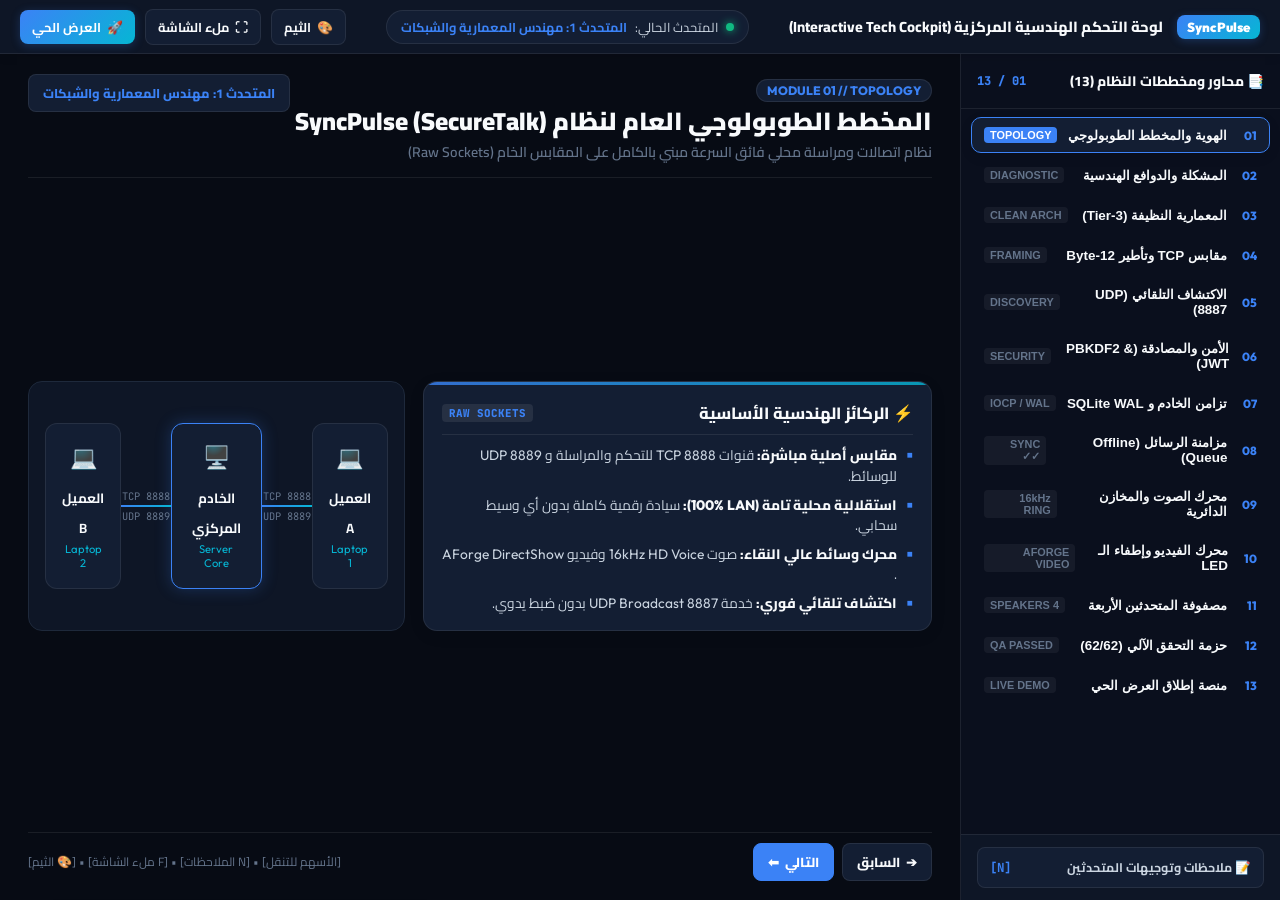
==== commit be734420: "feat: transform presentation into interactive tech cockpit with dual-pane layout and live simulators" ====
--- a/SyncPulse.Presentation/index.html
+++ b/SyncPulse.Presentation/index.html
@@ -3,7 +3,7 @@
 <head>
     <meta charset="UTF-8">
     <meta name="viewport" content="width=device-width, initial-scale=1.0">
-    <title>SyncPulse Architectural Showcase | العرض التقديمي الهندسي لمشروع خادم وعميل</title>
+    <title>SyncPulse Tech Cockpit | لوحة التحكم والعرض الهندسي لمقرر خادم وعميل</title>
     <!-- Google Fonts -->
     <link rel="preconnect" href="https://fonts.googleapis.com">
     <link rel="preconnect" href="https://fonts.gstatic.com" crossorigin>
@@ -12,827 +12,689 @@
 </head>
 <body>
 
-    <!-- Virtual Laser Pointer Element -->
-    <div class="laser-dot" id="laser-dot"></div>
-
-    <div class="showcase-viewport">
-        <!-- Ambient Glowing Background Lights -->
-        <div class="ambient-glow-1"></div>
-        <div class="ambient-glow-2"></div>
-
-        <!-- Top Floating Showcase Header -->
-        <header class="showcase-header">
-            <div class="header-brand">
-                <div class="brand-icon-logo">⚡</div>
-                <div class="brand-text-title">
-                    SyncPulse <span>(SecureTalk)</span>
-                </div>
+    <div class="cockpit-shell">
+
+        <!-- Top Cockpit Header Bar -->
+        <header class="cockpit-top-bar">
+            <div class="top-bar-left">
+                <span class="brand-badge">SyncPulse</span>
+                <span class="cockpit-title">لوحة التحكم الهندسية المركزية (Interactive Tech Cockpit)</span>
             </div>
 
-            <div class="header-tools">
-                <!-- Multi-Theme Switcher -->
-                <div class="theme-switcher-box">
-                    <button class="theme-pill-btn active" onclick="setTheme('dark')" title="ثيم سايبر دارك">
-                        <span>🌌</span> دارك
-                    </button>
-                    <button class="theme-pill-btn" onclick="setTheme('light')" title="ثيم تيتانيوم فاتح">
-                        <span>💎</span> فاتح
-                    </button>
-                    <button class="theme-pill-btn" onclick="setTheme('matrix')" title="ثيم مصفوفة الزمرد">
-                        <span>🌿</span> ماتركس
-                    </button>
-                </div>
-
-                <a href="../SyncPulse.Web/index.html" class="header-action-btn" title="الانتقال لمركز العرض المباشر للأجهزة الثلاثة">
+            <div class="top-bar-center">
+                <div class="speaker-live-pill" id="speaker-live-pill">
+                    <span class="dot"></span>
+                    <span>المتحدث الحالي: </span>
+                    <strong id="active-speaker-name" style="color:var(--brand-primary);">المتحدث 1 (المعمارية والشبكات)</strong>
+                </div>
+            </div>
+
+            <div class="top-bar-right">
+                <!-- Theme Switcher -->
+                <button class="cockpit-btn" onclick="cycleTheme()" id="theme-btn" title="تبديل مظهر اللوحة">
+                    <span>🎨</span> الثيم
+                </button>
+
+                <button class="cockpit-btn" onclick="toggleFullscreen()" title="ملء الشاشة (Press F)">
+                    <span>⛶</span> ملء الشاشة
+                </button>
+
+                <a href="../SyncPulse.Web/index.html" class="cockpit-btn live-hub" title="الانتقال لمركز المراقبة المباشر للأجهزة الثلاثة">
                     <span>🚀</span> العرض الحي
                 </a>
             </div>
         </header>
 
-        <!-- Main Slide Presentation Canvas Frame -->
-        <main class="presentation-canvas-frame">
+        <!-- Cockpit Dual-Pane Body -->
+        <div class="cockpit-body">
 
             <!-- =========================================================================
-                 SLIDE 1: Hero & Network Topology Diagram
+                 LEFT PANE: Interactive System Tree & Navigation
                  ========================================================================= -->
-            <section class="slide active" id="slide-1" data-speaker="المتحدث الأول (مهندس المعمارية والشبكات)" data-title="المخطط الطوبولوجي العام للنظام">
-                <div class="slide-ribbon">
+            <aside class="cockpit-sidebar">
+                <div class="sidebar-header">
+                    <h3>📑 محاور ومخططات النظام (13)</h3>
+                    <span id="module-counter-badge" style="font-size:0.75rem; font-family:var(--font-mono); color:var(--brand-primary); font-weight:800;">01 / 13</span>
+                </div>
+
+                <div class="sidebar-nav-list" id="sidebar-nav-list">
+                    <button class="nav-module-item active" onclick="selectModule(0)" id="nav-item-0">
+                        <div class="nav-module-info">
+                            <span class="num">01</span>
+                            <span class="title">الهوية والمخطط الطوبولوجي</span>
+                        </div>
+                        <span class="nav-module-badge">TOPOLOGY</span>
+                    </button>
+
+                    <button class="nav-module-item" onclick="selectModule(1)" id="nav-item-1">
+                        <div class="nav-module-info">
+                            <span class="num">02</span>
+                            <span class="title">المشكلة والدوافع الهندسية</span>
+                        </div>
+                        <span class="nav-module-badge">DIAGNOSTIC</span>
+                    </button>
+
+                    <button class="nav-module-item" onclick="selectModule(2)" id="nav-item-2">
+                        <div class="nav-module-info">
+                            <span class="num">03</span>
+                            <span class="title">المعمارية النظيفة (3-Tier)</span>
+                        </div>
+                        <span class="nav-module-badge">CLEAN ARCH</span>
+                    </button>
+
+                    <button class="nav-module-item" onclick="selectModule(3)" id="nav-item-3">
+                        <div class="nav-module-info">
+                            <span class="num">04</span>
+                            <span class="title">مقابس TCP وتأطير 12-Byte</span>
+                        </div>
+                        <span class="nav-module-badge">FRAMING</span>
+                    </button>
+
+                    <button class="nav-module-item" onclick="selectModule(4)" id="nav-item-4">
+                        <div class="nav-module-info">
+                            <span class="num">05</span>
+                            <span class="title">الاكتشاف التلقائي (UDP 8887)</span>
+                        </div>
+                        <span class="nav-module-badge">DISCOVERY</span>
+                    </button>
+
+                    <button class="nav-module-item" onclick="selectModule(5)" id="nav-item-5">
+                        <div class="nav-module-info">
+                            <span class="num">06</span>
+                            <span class="title">الأمن والمصادقة (PBKDF2 & JWT)</span>
+                        </div>
+                        <span class="nav-module-badge">SECURITY</span>
+                    </button>
+
+                    <button class="nav-module-item" onclick="selectModule(6)" id="nav-item-6">
+                        <div class="nav-module-info">
+                            <span class="num">07</span>
+                            <span class="title">تزامن الخادم و SQLite WAL</span>
+                        </div>
+                        <span class="nav-module-badge">IOCP / WAL</span>
+                    </button>
+
+                    <button class="nav-module-item" onclick="selectModule(7)" id="nav-item-7">
+                        <div class="nav-module-info">
+                            <span class="num">08</span>
+                            <span class="title">مزامنة الرسائل (Offline Queue)</span>
+                        </div>
+                        <span class="nav-module-badge">SYNC ✓✓</span>
+                    </button>
+
+                    <button class="nav-module-item" onclick="selectModule(8)" id="nav-item-8">
+                        <div class="nav-module-info">
+                            <span class="num">09</span>
+                            <span class="title">محرك الصوت والمخازن الدائرية</span>
+                        </div>
+                        <span class="nav-module-badge">16kHz RING</span>
+                    </button>
+
+                    <button class="nav-module-item" onclick="selectModule(9)" id="nav-item-9">
+                        <div class="nav-module-info">
+                            <span class="num">10</span>
+                            <span class="title">محرك الفيديو وإطفاء الـ LED</span>
+                        </div>
+                        <span class="nav-module-badge">AFORGE VIDEO</span>
+                    </button>
+
+                    <button class="nav-module-item" onclick="selectModule(10)" id="nav-item-10">
+                        <div class="nav-module-info">
+                            <span class="num">11</span>
+                            <span class="title">مصفوفة المتحدثين الأربعة</span>
+                        </div>
+                        <span class="nav-module-badge">4 SPEAKERS</span>
+                    </button>
+
+                    <button class="nav-module-item" onclick="selectModule(11)" id="nav-item-11">
+                        <div class="nav-module-info">
+                            <span class="num">12</span>
+                            <span class="title">حزمة التحقق الآلي (62/62)</span>
+                        </div>
+                        <span class="nav-module-badge">QA PASSED</span>
+                    </button>
+
+                    <button class="nav-module-item" onclick="selectModule(12)" id="nav-item-12">
+                        <div class="nav-module-info">
+                            <span class="num">13</span>
+                            <span class="title">منصة إطلاق العرض الحي</span>
+                        </div>
+                        <span class="nav-module-badge">LIVE DEMO</span>
+                    </button>
+                </div>
+
+                <div class="sidebar-footer">
+                    <div class="notes-trigger-card" onclick="toggleNotes()">
+                        <span>📝 ملاحظات وتوجيهات المتحدثين</span>
+                        <span style="font-family:var(--font-mono); color:var(--brand-primary);">[N]</span>
+                    </div>
+                </div>
+            </aside>
+
+            <!-- =========================================================================
+                 RIGHT PANE: Interactive Live Stage & Simulator Viewport
+                 ========================================================================= -->
+            <main class="cockpit-stage">
+
+                <!-- Stage Header -->
+                <div class="stage-module-header">
                     <div>
-                        <span class="ribbon-tag">SYSTEM TOPOLOGY // 01</span>
-                        <h2>المخطط المعماري العام لنظام SyncPulse (SecureTalk)</h2>
-                        <p>نظام اتصالات ومراسلة محلي فائق السرعة مبني 100% على المقابس الخام (Raw Sockets)</p>
-                    </div>
-                    <div class="slide-counter-chip">01 / 13</div>
-                </div>
-
-                <div class="slide-body grid-diagram-split">
-                    <!-- Right: Info -->
-                    <div class="glass-card">
-                        <div class="card-title-row">
-                            <h3>⚡ الركائز الهندسية الأساسية</h3>
-                            <span class="card-badge-pill">CORE SPECS</span>
-                        </div>
-                        <ul class="card-bullet-list">
-                            <li><strong>مقابس أصلية مباشرة:</strong> قنوات <span class="en-term">TCP 8888</span> للتحكم والرسائل و <span class="en-term">UDP 8889</span> للوسائط.</li>
-                            <li><strong>استقلالية محلية تامة (<span class="en-term">100% LAN</span>):</strong> سيادة رقمية كاملة بدون أي وسيط سحابي.</li>
-                            <li><strong>محرك وسائط عالي النقاء:</strong> صوت <span class="en-term">16kHz HD Voice</span> وفيديو <span class="en-term">AForge DirectShow</span>.</li>
-                            <li><strong>اكتشاف تلقائي فوري:</strong> خدمة <span class="en-term">UDP Broadcast 8887</span> بدون ضبط يدوي.</li>
-                        </ul>
-                    </div>
-
-                    <!-- Left: Diagram -->
-                    <div class="diagram-canvas-box">
-                        <div class="network-topology-diagram">
-                            <div class="topo-node">
-                                <span class="icon">💻</span>
-                                <strong>العميل A</strong>
-                                <small class="en-term">Laptop 1</small>
-                            </div>
-
-                            <div class="topo-connector">
-                                <span class="conn-label en-term">TCP 8888</span>
-                                <div class="conn-line"></div>
-                                <span class="conn-label en-term">UDP 8889</span>
-                            </div>
-
-                            <div class="topo-node server-node">
-                                <span class="icon">🖥️</span>
-                                <strong>الخادم المركزي</strong>
-                                <small class="en-term">SyncPulse.Server</small>
-                            </div>
-
-                            <div class="topo-connector">
-                                <span class="conn-label en-term">TCP 8888</span>
-                                <div class="conn-line"></div>
-                                <span class="conn-label en-term">UDP 8889</span>
-                            </div>
-
-                            <div class="topo-node">
-                                <span class="icon">💻</span>
-                                <strong>العميل B</strong>
-                                <small class="en-term">Laptop 2</small>
-                            </div>
-                        </div>
-                    </div>
-                </div>
-
-                <div class="slide-footer-meta">
-                    <span>مشروع نظام الاتصالات والمراسلة | SyncPulse</span>
-                    <span class="f-speaker">المتحدث 1: مهندس المعمارية والشبكات</span>
-                    <span>01 / 13</span>
-                </div>
-            </section>
-
-            <!-- =========================================================================
-                 SLIDE 2: Problem vs Solution Path
-                 ========================================================================= -->
-            <section class="slide" id="slide-2" data-speaker="المتحدث الأول (مهندس المعمارية والشبكات)" data-title="المشكلة والهدف الهندسي">
-                <div class="slide-ribbon">
-                    <div>
-                        <span class="ribbon-tag">DIAGNOSTIC // 02</span>
-                        <h2>لماذا قمنا ببناء نظام SyncPulse؟</h2>
-                        <p>معالجة تحديات الاعتماد على السحابة الخارجية في الشبكات والبيئات المعزولة</p>
-                    </div>
-                    <div class="slide-counter-chip">02 / 13</div>
-                </div>
-
-                <div class="slide-body grid-2-col">
-                    <div class="glass-card problem">
-                        <div class="card-title-row">
-                            <h3>⚠️ تحديات التطبيقات السحابية</h3>
-                            <span class="card-badge-pill">CLOUD RISKS</span>
-                        </div>
-                        <ul class="card-bullet-list">
-                            <li><strong>توقف الاتصال:</strong> انقطاع الخدمة فورياً عند انقطاع كابل الإنترنت الخارجي.</li>
-                            <li><strong>انعدام الخصوصية:</strong> تسريب البيانات والملفات الحساسة لخوادم وسيطة خارجية.</li>
-                            <li><strong>هدر النطاق والبطء:</strong> زمن تأخير مرتفع <span class="en-term">(150ms - 300ms)</span> لمرور البيانات بالإنترنت.</li>
-                        </ul>
-                    </div>
-
-                    <div class="glass-card solution">
-                        <div class="card-title-row">
-                            <h3>✅ الحل المعماري في نظام SyncPulse</h3>
-                            <span class="card-badge-pill">LOCAL SOVEREIGNTY</span>
-                        </div>
-                        <ul class="card-bullet-list">
-                            <li><strong>استقلالية محلية تامة (<span class="en-term">100% On-Premise</span>):</strong> عمل متواصل بدون إنترنت.</li>
-                            <li><strong>سيادة وأمان بيانات:</strong> تشفير كلمات المرور بـ <span class="en-term">PBKDF2</span> وتوكنات <span class="en-term">JWT</span>.</li>
-                            <li><strong>سرعة واستجابة لحظية:</strong> نقل وسائط فائق بأقل من <span class="en-term">10ms</span> داخل الشبكة المحلية.</li>
-                        </ul>
-                    </div>
-                </div>
-
-                <div class="slide-footer-meta">
-                    <span>مشروع نظام الاتصالات والمراسلة | SyncPulse</span>
-                    <span class="f-speaker">المتحدث 1: مهندس المعمارية والشبكات</span>
-                    <span>02 / 13</span>
-                </div>
-            </section>
-
-            <!-- =========================================================================
-                 SLIDE 3: 3-Tier Layered Architecture Diagram
-                 ========================================================================= -->
-            <section class="slide" id="slide-3" data-speaker="المتحدث الأول (مهندس المعمارية والشبكات)" data-title="معمارية الطبقات النظيفة">
-                <div class="slide-ribbon">
-                    <div>
-                        <span class="ribbon-tag">CLEAN ARCHITECTURE // 03</span>
-                        <h2>مخطط تقسيم الطبقات المعمارية (3-Tier Layered Stack)</h2>
-                        <p>فصل فيزيائي تام للمسؤوليات لمنع التكرار وتسهيل الصيانة والتوسع</p>
-                    </div>
-                    <div class="slide-counter-chip">03 / 13</div>
-                </div>
-
-                <div class="slide-body grid-diagram-split">
-                    <!-- Stack Diagram -->
-                    <div class="diagram-canvas-box">
-                        <div class="layer-stack-diagram">
-                            <div class="layer-stack-item core">
-                                <div class="layer-info">
-                                    <h4>1. النواة المشتركة (SyncPulse.Core)</h4>
-                                    <p>ترويسة التأطير 12-Byte، محرك التشفير، DTOs، وبروتوكول الحزم</p>
-                                </div>
-                                <span class="layer-badge">CLASS LIB</span>
-                            </div>
-
-                            <div class="layer-stack-item server">
-                                <div class="layer-info">
-                                    <h4>2. الخادم المركزي (SyncPulse.Server)</h4>
-                                    <p>خادم TCP IOCP 8888، مكرر UDP Relay 8889، SQLite WAL Mode، وعزل الأعطال</p>
-                                </div>
-                                <span class="layer-badge">TCP/UDP ENGINE</span>
-                            </div>
-
-                            <div class="layer-stack-item client">
-                                <div class="layer-info">
-                                    <h4>3. تطبيق العميل (SyncPulse.Client)</h4>
-                                    <p>طبقة المقابس، محرك الصوت 16kHz، فيديو AForge، وواجهات WPF MVVM</p>
-                                </div>
-                                <span class="layer-badge">WPF DESKTOP</span>
-                            </div>
-                        </div>
-                    </div>
-
-                    <!-- Description -->
-                    <div class="glass-card">
-                        <div class="card-title-row">
-                            <h3>📐 مبادئ التصميم المعماري</h3>
-                            <span class="card-badge-pill">CLEAN CODE</span>
-                        </div>
-                        <ul class="card-bullet-list">
-                            <li><strong>عقد موحد (Contract-First):</strong> منع أي تعديل أحادي على بنية الحزم.</li>
-                            <li><strong>فصل مساحات العمل:</strong> عزل مشاريع الخادم والعميل لتفادي تعارضات Git.</li>
-                            <li><strong>تحرير حتمي للموارد (<span class="en-term">IDisposable</span>):</strong> منع تسرب الذاكرة والمقابس.</li>
-                        </ul>
-                    </div>
-                </div>
-
-                <div class="slide-footer-meta">
-                    <span>مشروع نظام الاتصالات والمراسلة | SyncPulse</span>
-                    <span class="f-speaker">المتحدث 1: مهندس المعمارية والشبكات</span>
-                    <span>03 / 13</span>
-                </div>
-            </section>
-
-            <!-- =========================================================================
-                 SLIDE 4: TCP Framing & 12-Byte Header Diagram
-                 ========================================================================= -->
-            <section class="slide" id="slide-4" data-speaker="المتحدث الأول (مهندس المعمارية والشبكات)" data-title="مقابس TCP وبروتوكول التأطير">
-                <div class="slide-ribbon">
-                    <div>
-                        <span class="ribbon-tag">SOCKETS & PROTOCOL // 04</span>
-                        <h2>مخطط بروتوكول التأطير الثنائي (12-Byte FrameHeader)</h2>
-                        <p>التغلب على مشاكل دمج وتجزئة الحزم في دفق بايتات TCP</p>
-                    </div>
-                    <div class="slide-counter-chip">04 / 13</div>
-                </div>
-
-                <div class="slide-body grid-2-col">
-                    <div class="glass-card">
-                        <div class="card-title-row">
-                            <h3>📐 تفصيل حقول الترويسة الثنائية</h3>
-                            <span class="card-badge-pill">12 BYTES BIG-ENDIAN</span>
-                        </div>
-
-                        <div class="frame-table-grid">
-                            <div class="frame-cell-box">
-                                <span class="name">Magic</span>
-                                <span class="val">0x53 ('S')</span>
-                            </div>
-                            <div class="frame-cell-box">
-                                <span class="name">Version</span>
-                                <span class="val">0x01</span>
-                            </div>
-                            <div class="frame-cell-box">
-                                <span class="name">Type</span>
-                                <span class="val">Int16 (2B)</span>
-                            </div>
-                            <div class="frame-cell-box">
-                                <span class="name">Length</span>
-                                <span class="val">Int32 (4B)</span>
-                            </div>
-                            <div class="frame-cell-box">
-                                <span class="name">Seq</span>
-                                <span class="val">Int32 (4B)</span>
-                            </div>
-                        </div>
-
-                        <div class="terminal-code-box">
-                            <div class="terminal-top">FrameHeader.cs - BigEndian Serialization</div>
-                            <pre><code>byte[] buf = new byte[12];
+                        <span class="stage-module-tag" id="stage-module-tag">MODULE 01 // TOPOLOGY</span>
+                        <h2 id="stage-module-title">المخطط الطوبولوجي العام لنظام SyncPulse (SecureTalk)</h2>
+                        <p id="stage-module-desc">نظام اتصالات ومراسلة محلي فائق السرعة مبني بالكامل على المقابس الخام (Raw Sockets)</p>
+                    </div>
+
+                    <div class="stage-meta-box">
+                        <span class="stage-speaker-tag" id="stage-speaker-tag">المتحدث 1: مهندس المعمارية والشبكات</span>
+                    </div>
+                </div>
+
+                <!-- Module Content Panels -->
+
+                <!-- MODULE 1: Topology -->
+                <div class="module-content-panel active" id="panel-0">
+                    <div class="cockpit-grid-split">
+                        <div class="cockpit-card">
+                            <div class="cockpit-card-title">
+                                <h3>⚡ الركائز الهندسية الأساسية</h3>
+                                <span class="cockpit-card-badge">RAW SOCKETS</span>
+                            </div>
+                            <ul class="cockpit-bullet-list">
+                                <li><strong>مقابس أصلية مباشرة:</strong> قنوات <span class="en-term">TCP 8888</span> للتحكم والمراسلة و <span class="en-term">UDP 8889</span> للوسائط.</li>
+                                <li><strong>استقلالية محلية تامة (<span class="en-term">100% LAN</span>):</strong> سيادة رقمية كاملة بدون أي وسيط سحابي.</li>
+                                <li><strong>محرك وسائط عالي النقاء:</strong> صوت <span class="en-term">16kHz HD Voice</span> وفيديو <span class="en-term">AForge DirectShow</span>.</li>
+                                <li><strong>اكتشاف تلقائي فوري:</strong> خدمة <span class="en-term">UDP Broadcast 8887</span> بدون ضبط يدوي.</li>
+                            </ul>
+                        </div>
+
+                        <div class="cockpit-diagram-viewport">
+                            <div class="topo-flow">
+                                <div class="topo-node-box">
+                                    <div style="font-size:22px; margin-bottom:4px;">💻</div>
+                                    <strong style="font-size:0.84rem; color:var(--text-primary);">العميل A</strong>
+                                    <small class="en-term" style="font-size:0.7rem; color:var(--brand-accent);">Laptop 1</small>
+                                </div>
+
+                                <div class="topo-link">
+                                    <span class="topo-link-text en-term">TCP 8888</span>
+                                    <div class="topo-link-line"></div>
+                                    <span class="topo-link-text en-term">UDP 8889</span>
+                                </div>
+
+                                <div class="topo-node-box center-server">
+                                    <div style="font-size:22px; margin-bottom:4px;">🖥️</div>
+                                    <strong style="font-size:0.84rem; color:var(--text-primary);">الخادم المركزي</strong>
+                                    <small class="en-term" style="font-size:0.7rem; color:var(--brand-accent);">Server Core</small>
+                                </div>
+
+                                <div class="topo-link">
+                                    <span class="topo-link-text en-term">TCP 8888</span>
+                                    <div class="topo-link-line"></div>
+                                    <span class="topo-link-text en-term">UDP 8889</span>
+                                </div>
+
+                                <div class="topo-node-box">
+                                    <div style="font-size:22px; margin-bottom:4px;">💻</div>
+                                    <strong style="font-size:0.84rem; color:var(--text-primary);">العميل B</strong>
+                                    <small class="en-term" style="font-size:0.7rem; color:var(--brand-accent);">Laptop 2</small>
+                                </div>
+                            </div>
+                        </div>
+                    </div>
+                </div>
+
+                <!-- MODULE 2: Diagnostic -->
+                <div class="module-content-panel" id="panel-1">
+                    <div class="cockpit-grid-2">
+                        <div class="cockpit-card problem">
+                            <div class="cockpit-card-title">
+                                <h3>⚠️ تحديات التطبيقات السحابية</h3>
+                                <span class="cockpit-card-badge">CLOUD RISKS</span>
+                            </div>
+                            <ul class="cockpit-bullet-list">
+                                <li><strong>توقف الاتصال:</strong> انقطاع الخدمة فورياً عند انقطاع كابل الإنترنت الخارجي.</li>
+                                <li><strong>انعدام الخصوصية:</strong> تسريب البيانات والملفات الحساسة لخوادم وسيطة خارجية.</li>
+                                <li><strong>هدر النطاق والبطء:</strong> زمن تأخير مرتفع <span class="en-term">(150ms - 300ms)</span> لمرور البيانات بالإنترنت.</li>
+                            </ul>
+                        </div>
+
+                        <div class="cockpit-card solution">
+                            <div class="cockpit-card-title">
+                                <h3>✅ الحل المعماري في نظام SyncPulse</h3>
+                                <span class="cockpit-card-badge">LOCAL SOVEREIGNTY</span>
+                            </div>
+                            <ul class="cockpit-bullet-list">
+                                <li><strong>استقلالية محلية تامة (<span class="en-term">100% On-Premise</span>):</strong> عمل متواصل بدون إنترنت.</li>
+                                <li><strong>سيادة وأمان بيانات:</strong> تشفير كلمات المرور بـ <span class="en-term">PBKDF2</span> وتوكنات <span class="en-term">JWT</span>.</li>
+                                <li><strong>سرعة واستجابة لحظية:</strong> نقل وسائط فائق بأقل من <span class="en-term">10ms</span> داخل الشبكة المحلية.</li>
+                            </ul>
+                        </div>
+                    </div>
+                </div>
+
+                <!-- MODULE 3: Clean Arch -->
+                <div class="module-content-panel" id="panel-2">
+                    <div class="cockpit-grid-3">
+                        <div class="cockpit-card">
+                            <div class="cockpit-card-title">
+                                <h3>📦 النواة المشتركة (<span class="en-term">Core</span>)</h3>
+                                <span class="cockpit-card-badge">CORE DTOs</span>
+                            </div>
+                            <ul class="cockpit-bullet-list">
+                                <li><strong>ترويسة التأطير:</strong> <span class="en-term">12-Byte FrameHeader</span>.</li>
+                                <li><strong>محرك التشفير:</strong> <span class="en-term">PBKDF2</span> وتوكنات <span class="en-term">JWT</span>.</li>
+                                <li><strong>عقد البيانات:</strong> نماذج <span class="en-term">DTOs</span> وأنواع الحزم.</li>
+                            </ul>
+                        </div>
+
+                        <div class="cockpit-card">
+                            <div class="cockpit-card-title">
+                                <h3>🖥️ الخادم المركزي (<span class="en-term">Server</span>)</h3>
+                                <span class="cockpit-card-badge">IOCP ENGINE</span>
+                            </div>
+                            <ul class="cockpit-bullet-list">
+                                <li><strong>خادم TCP:</strong> استماع غير حاجب على المنفذ <span class="en-term">8888</span>.</li>
+                                <li><strong>مكرر الوسائط:</strong> تدفقات <span class="en-term">UDP Relay</span> على المنفذ <span class="en-term">8889</span>.</li>
+                                <li><strong>قاعدة البيانات:</strong> <span class="en-term">SQLite 3NF</span> بوضع <span class="en-term">WAL Mode</span>.</li>
+                            </ul>
+                        </div>
+
+                        <div class="cockpit-card">
+                            <div class="cockpit-card-title">
+                                <h3>💻 تطبيق العميل (<span class="en-term">Client</span>)</h3>
+                                <span class="cockpit-card-badge">WPF MVVM</span>
+                            </div>
+                            <ul class="cockpit-bullet-list">
+                                <li><strong>المقابس غير الحاجبة:</strong> خدمة <span class="en-term">ClientNetworkService</span>.</li>
+                                <li><strong>محرك الصوت:</strong> معيار <span class="en-term">16kHz HD Voice</span> بالمخازن الدائرية.</li>
+                                <li><strong>محرك الفيديو:</strong> مكتبة <span class="en-term">AForge DirectShow & PiP</span>.</li>
+                            </ul>
+                        </div>
+                    </div>
+                </div>
+
+                <!-- MODULE 4: Framing -->
+                <div class="module-content-panel" id="panel-3">
+                    <div class="cockpit-grid-2">
+                        <div class="cockpit-card">
+                            <div class="cockpit-card-title">
+                                <h3>📐 تفصيل حقول الترويسة الثنائية</h3>
+                                <span class="cockpit-card-badge">12 BYTES BIG-ENDIAN</span>
+                            </div>
+
+                            <div class="frame-table-grid">
+                                <div class="frame-cell-box">
+                                    <span class="name">Magic</span>
+                                    <span class="val">0x53 ('S')</span>
+                                </div>
+                                <div class="frame-cell-box">
+                                    <span class="name">Version</span>
+                                    <span class="val">0x01</span>
+                                </div>
+                                <div class="frame-cell-box">
+                                    <span class="name">Type</span>
+                                    <span class="val">Int16 (2B)</span>
+                                </div>
+                                <div class="frame-cell-box">
+                                    <span class="name">Length</span>
+                                    <span class="val">Int32 (4B)</span>
+                                </div>
+                                <div class="frame-cell-box">
+                                    <span class="name">Seq</span>
+                                    <span class="val">Int32 (4B)</span>
+                                </div>
+                            </div>
+
+                            <div class="code-box-dark">
+                                <div class="code-box-dark-header">FrameHeader.cs - BigEndian Serialization</div>
+                                <pre><code>byte[] buf = new byte[12];
 buf[0] = 0x53; buf[1] = 0x01;
 BinaryPrimitives.WriteInt16BigEndian(buf.AsSpan(2, 2), (short)PacketType);
 BinaryPrimitives.WriteInt32BigEndian(buf.AsSpan(4, 4), PayloadLength);
 BinaryPrimitives.WriteInt32BigEndian(buf.AsSpan(8, 4), SequenceNumber);
 return buf;</code></pre>
-                        </div>
-                    </div>
-
-                    <div class="glass-card">
-                        <div class="card-title-row">
-                            <h3>⚙️ آلة حالة فك التأطير (<span class="en-term">State Machine</span>)</h3>
-                            <span class="card-badge-pill">PARSER FLOW</span>
-                        </div>
-                        <ul class="card-bullet-list">
-                            <li><strong>1. التجميع في المخزن:</strong> قراءة دفق TCP المستمر دون افتراض وصول الحزمة دفعة واحدة.</li>
-                            <li><strong>2. فحص الـ Magic Byte:</strong> التحقق من بايت <span class="en-term">0x53</span> فور اكتمال 12 بايت واستخراج طول الحمولة.</li>
-                            <li><strong>3. تسليم الحزمة الكاملة:</strong> اقتطاع الحمولة بدقة وتدوير البايتات للحزمة التالية.</li>
-                            <li><strong>★ أهمية Big-Endian:</strong> توحيد قراءة الأرقام بين معالجات x86 ومعالجات ARM.</li>
-                        </ul>
-                    </div>
-                </div>
-
-                <div class="slide-footer-meta">
-                    <span>مشروع نظام الاتصالات والمراسلة | SyncPulse</span>
-                    <span class="f-speaker">المتحدث 1: مهندس المعمارية والشبكات</span>
-                    <span>04 / 13</span>
-                </div>
-            </section>
-
-            <!-- =========================================================================
-                 SLIDE 5: Auto-Discovery Sequence Diagram
-                 ========================================================================= -->
-            <section class="slide" id="slide-5" data-speaker="المتحدث الأول (مهندس المعمارية والشبكات)" data-title="مخطط تدفق الاكتشاف التلقائي">
-                <div class="slide-ribbon">
-                    <div>
-                        <span class="ribbon-tag">DISCOVERY PIPELINE // 05</span>
-                        <h2>مخطط تسلسل الاكتشاف التلقائي على الواي فاي (UDP Port 8887)</h2>
-                        <p>ربط العملاء بالخادم ذاتياً وفورياً دون كتابة عنوان IP يدوياً</p>
-                    </div>
-                    <div class="slide-counter-chip">05 / 13</div>
-                </div>
-
-                <div class="slide-body">
-                    <div class="sequence-chart-grid">
-                        <div class="seq-step-card">
-                            <span class="seq-num">1</span>
+                            </div>
+                        </div>
+
+                        <div class="cockpit-card">
+                            <div class="cockpit-card-title">
+                                <h3>⚙️ آلة حالة فك التأطير (<span class="en-term">State Machine</span>)</h3>
+                                <span class="cockpit-card-badge">PARSER FLOW</span>
+                            </div>
+                            <ul class="cockpit-bullet-list">
+                                <li><strong>1. التجميع في المخزن:</strong> قراءة دفق TCP المستمر دون افتراض وصول الحزمة دفعة واحدة.</li>
+                                <li><strong>2. فحص الـ Magic Byte:</strong> التحقق من بايت <span class="en-term">0x53</span> فور اكتمال 12 بايت واستخراج طول الحمولة.</li>
+                                <li><strong>3. تسليم الحزمة الكاملة:</strong> اقتطاع الحمولة بدقة وتدوير البايتات للحزمة التالية.</li>
+                                <li><strong>★ أهمية Big-Endian:</strong> توحيد قراءة الأرقام بين معالجات x86 ومعالجات ARM.</li>
+                            </ul>
+                        </div>
+                    </div>
+                </div>
+
+                <!-- MODULE 5: Discovery -->
+                <div class="module-content-panel" id="panel-4">
+                    <div class="seq-pipeline">
+                        <div class="seq-item">
+                            <span class="num">1</span>
                             <strong>إعلان الخادم الدوري</strong>
                             <p>يبث الخادم رسالة برودكاست كل 3 ثوانٍ على المنفذ 8887 على 255.255.255.255.</p>
-                            <code class="en-term" style="margin-top:6px;">UDP 8887 BROADCAST</code>
-                        </div>
-
-                        <div class="seq-arrow">➔</div>
-
-                        <div class="seq-step-card">
-                            <span class="seq-num">2</span>
+                            <code class="en-term" style="margin-top:4px;">UDP 8887 BROADCAST</code>
+                        </div>
+
+                        <div style="font-size:18px; color:var(--brand-primary); font-weight:900;">➔</div>
+
+                        <div class="seq-item">
+                            <span class="num">2</span>
                             <strong>التقاط العميل للإعلان</strong>
                             <p>يستمع العميل على المنفذ 8887 ويلتقط إعلان السيرفر ويستخرج IP الخادم فورياً.</p>
-                            <code class="en-term" style="margin-top:6px;">CAPTURE SERVER IP</code>
-                        </div>
-
-                        <div class="seq-arrow">➔</div>
-
-                        <div class="seq-step-card">
-                            <span class="seq-num">3</span>
+                            <code class="en-term" style="margin-top:4px;">CAPTURE SERVER IP</code>
+                        </div>
+
+                        <div style="font-size:18px; color:var(--brand-primary); font-weight:900;">➔</div>
+
+                        <div class="seq-item">
+                            <span class="num">3</span>
                             <strong>بدء الاتصال والمصافحة</strong>
                             <p>يبدأ العميل مصافحة TCP فوراً على المنفذ 8888 ويسجل دخوله بسلاسة تامة.</p>
-                            <code class="en-term" style="margin-top:6px;">TCP CONNECT 8888</code>
-                        </div>
-                    </div>
-
-                    <div class="glass-card" style="margin-top:16px;">
-                        <div class="card-title-row">
+                            <code class="en-term" style="margin-top:4px;">TCP CONNECT 8888</code>
+                        </div>
+                    </div>
+
+                    <div class="cockpit-card" style="margin-top:14px;">
+                        <div class="cockpit-card-title">
                             <h3>💡 القيمة الأكاديمية للاكتشاف التلقائي في مقرر برمجة خادم وعميل</h3>
-                            <span class="card-badge-pill">ACADEMIC MERIT</span>
-                        </div>
-                        <p style="font-size:0.86rem; color:var(--text-secondary); line-height:1.65;">
+                            <span class="cockpit-card-badge">ZERO CONFIG</span>
+                        </div>
+                        <p style="font-size:0.86rem; color:var(--text-secondary); line-height:1.6;">
                             تطبيق عملي لبروتوكول <strong>UDP Broadcast</strong> في إدارة الشبكات المحلية، وحل مشكلة تغير عناوين الـ DHCP الديناميكية في شبكات الواي فاي الجامعية والمؤسسية دون الحاجة لخوادم DNS خارجية.
                         </p>
                     </div>
                 </div>
 
-                <div class="slide-footer-meta">
-                    <span>مشروع نظام الاتصالات والمراسلة | SyncPulse</span>
-                    <span class="f-speaker">المتحدث 1: مهندس المعمارية والشبكات</span>
-                    <span>05 / 13</span>
-                </div>
-            </section>
-
-            <!-- =========================================================================
-                 SLIDE 6: Cyber Security & Cryptography Flowchart
-                 ========================================================================= -->
-            <section class="slide" id="slide-6" data-speaker="المتحدث الثاني (مهندس الأمن والمصادقة)" data-title="مخطط الأمن السيبراني والمصادقة">
-                <div class="slide-ribbon">
-                    <div>
-                        <span class="ribbon-tag">SECURITY ENGINE // 06</span>
-                        <h2>مخطط الأمن السيبراني والمصادقة المشفرة (PBKDF2 & JWT)</h2>
-                        <p>تطبيق أعلى المعايير القياسية (NIST SP 800-63B & RFC 7519) لحماية المستخدمين</p>
-                    </div>
-                    <div class="slide-counter-chip">06 / 13</div>
-                </div>
-
-                <div class="slide-body grid-3-col">
-                    <div class="glass-card">
-                        <div class="card-title-row">
-                            <h3>🔐 تجزئة كلمات المرور</h3>
-                            <span class="card-badge-pill">PBKDF2/SHA-256</span>
-                        </div>
-                        <ul class="card-bullet-list">
-                            <li><strong>128-bit Salt:</strong> ملح عشوائي فريد يبطل هجمات جداول قوس قزح.</li>
-                            <li><strong>100,000 تكرار:</strong> إبطاء هجمات التخمين بالقوة الغاشمة.</li>
-                            <li><strong>FixedTimeEquals:</strong> حماية تامة من هجمات التوقيت (<span class="en-term">Timing Attacks</span>).</li>
-                        </ul>
-                    </div>
-
-                    <div class="glass-card">
-                        <div class="card-title-row">
-                            <h3>🎫 إدارة الجلسات</h3>
-                            <span class="card-badge-pill">JWT RFC 7519</span>
-                        </div>
-                        <ul class="card-bullet-list">
-                            <li><strong>توقيع HMAC-SHA256:</strong> منع تزوير بيانات التوكن.</li>
-                            <li><strong>تحقق رياضي لحظي:</strong> التحقق دون استعلام قاعدة البيانات في كل حزمة.</li>
-                            <li><strong>انتهاء تلقائي:</strong> إدارة دورة حياة الجلسات بأمان.</li>
-                        </ul>
-                    </div>
-
-                    <div class="glass-card">
-                        <div class="card-title-row">
-                            <h3>🛡️ التحصين وسجلات التدقيق</h3>
-                            <span class="card-badge-pill">ISO 27001</span>
-                        </div>
-                        <ul class="card-bullet-list">
-                            <li><strong>Parameterized Queries:</strong> حماية قاعدة البيانات من حقن SQL.</li>
-                            <li><strong>سقف 10MB للحزمة:</strong> حماية الخادم من هجمات حجب الخدمة (<span class="en-term">DoS</span>).</li>
-                            <li><strong>سجلات ISO 27001:</strong> توثيق عمليات الدخول في جدول التدقيق.</li>
-                        </ul>
-                    </div>
-                </div>
-
-                <div class="slide-footer-meta">
-                    <span>مشروع نظام الاتصالات والمراسلة | SyncPulse</span>
-                    <span class="f-speaker">المتحدث 2: مهندس الأمن والمصادقة</span>
-                    <span>06 / 13</span>
-                </div>
-            </section>
-
-            <!-- =========================================================================
-                 SLIDE 7: Server Concurrency & SQLite WAL Mode
-                 ========================================================================= -->
-            <section class="slide" id="slide-7" data-speaker="المتحدث الثالث (مهندس الخادم وقواعد البيانات)" data-title="مخطط التزامن وقواعد البيانات">
-                <div class="slide-ribbon">
-                    <div>
-                        <span class="ribbon-tag">CONCURRENCY // 07</span>
-                        <h2>مخطط التزامن الفائق بـ IOCP وعزل الأعطال ووضع SQLite WAL Mode</h2>
-                        <p>خدمة مئات المتصلين دون اختناق الخيوط مع مناعة تامة ضد الانهيار</p>
-                    </div>
-                    <div class="slide-counter-chip">07 / 13</div>
-                </div>
-
-                <div class="slide-body grid-2-col">
-                    <div class="glass-card">
-                        <div class="card-title-row">
-                            <h3>⚡ نموذج التزامن وعزل الجلسات</h3>
-                            <span class="card-badge-pill">IOCP & BULKHEAD</span>
-                        </div>
-                        <ul class="card-bullet-list">
-                            <li><strong>منافذ إكمال الإدخال/الإخراج (<span class="en-term">IOCP</span>):</strong> استخدام <span class="en-term">async/await</span> دون حجز خيوط في وضع الانتظار.</li>
-                            <li><strong>تجنب اختناق الخيوط:</strong> تفادي عيوب حجز خيط لكل عميل (<span class="en-term">Thread-per-Client</span>).</li>
-                            <li><strong>نمط الحواجز (<span class="en-term">Bulkhead</span>):</strong> عزل كل عميل في كتلة معالجة مستقلة لمنع انهيار الخادم.</li>
-                        </ul>
-                    </div>
-
-                    <div class="glass-card">
-                        <div class="card-title-row">
-                            <h3>🗄️ قاعدة بيانات SQLite 3NF ووضع WAL</h3>
-                            <span class="card-badge-pill">WAL MODE</span>
-                        </div>
-                        <ul class="card-bullet-list">
-                            <li><strong>وضع WAL Mode:</strong> قراءات متزامنة لا نهائية أثناء الكتابة دون أي أقفال حظر.</li>
-                            <li><strong>تصميم الشكل المعياري 3NF:</strong> 7 جداول مترابطة بمفاتيح أجنبية تمنع تكرار البيانات.</li>
-                            <li><strong>المعاملات الذرية (<span class="en-term">ACID</span>):</strong> ضمان سلامة وتناسق الرسائل والمكالمات.</li>
-                        </ul>
-                    </div>
-                </div>
-
-                <div class="slide-footer-meta">
-                    <span>مشروع نظام الاتصالات والمراسلة | SyncPulse</span>
-                    <span class="f-speaker">المتحدث 3: مهندس الخادم وقواعد البيانات</span>
-                    <span>07 / 13</span>
-                </div>
-            </section>
-
-            <!-- =========================================================================
-                 SLIDE 8: Message Sync & Offline Queue
-                 ========================================================================= -->
-            <section class="slide" id="slide-8" data-speaker="المتحدث الثالث (مهندس الخادم وقواعد البيانات)" data-title="مخطط دورة حياة الرسائل">
-                <div class="slide-ribbon">
-                    <div>
-                        <span class="ribbon-tag">SYNC LIFECYCLE // 08</span>
-                        <h2>مخطط دورة حياة الرسائل وطابور الانتظار (Offline Queue Pipeline)</h2>
-                        <p>مزامنة فائقة لضمان عدم ضياع أي رسالة حتى عند انقطاع المستلم</p>
-                    </div>
-                    <div class="slide-counter-chip">08 / 13</div>
-                </div>
-
-                <div class="slide-body">
-                    <div class="sequence-chart-grid">
-                        <div class="seq-step-card">
-                            <span class="seq-num">1</span>
+                <!-- MODULE 6: Security -->
+                <div class="module-content-panel" id="panel-5">
+                    <div class="cockpit-grid-3">
+                        <div class="cockpit-card">
+                            <div class="cockpit-card-title">
+                                <h3>🔐 تجزئة كلمات المرور</h3>
+                                <span class="cockpit-card-badge">PBKDF2/SHA-256</span>
+                            </div>
+                            <ul class="cockpit-bullet-list">
+                                <li><strong>128-bit Salt:</strong> ملح عشوائي فريد يبطل هجمات جداول قوس قزح.</li>
+                                <li><strong>100,000 تكرار:</strong> إبطاء هجمات التخمين بالقوة الغاشمة.</li>
+                                <li><strong>FixedTimeEquals:</strong> حماية تامة من هجمات التوقيت (<span class="en-term">Timing Attacks</span>).</li>
+                            </ul>
+                        </div>
+
+                        <div class="cockpit-card">
+                            <div class="cockpit-card-title">
+                                <h3>🎫 إدارة الجلسات</h3>
+                                <span class="cockpit-card-badge">JWT RFC 7519</span>
+                            </div>
+                            <ul class="cockpit-bullet-list">
+                                <li><strong>توقيع HMAC-SHA256:</strong> منع تزوير بيانات التوكن.</li>
+                                <li><strong>تحقق رياضي لحظي:</strong> التحقق دون استعلام قاعدة البيانات في كل حزمة.</li>
+                                <li><strong>انتهاء تلقائي:</strong> إدارة دورة حياة الجلسات بأمان.</li>
+                            </ul>
+                        </div>
+
+                        <div class="cockpit-card">
+                            <div class="cockpit-card-title">
+                                <h3>🛡️ التحصين وسجلات التدقيق</h3>
+                                <span class="cockpit-card-badge">ISO 27001</span>
+                            </div>
+                            <ul class="cockpit-bullet-list">
+                                <li><strong>Parameterized Queries:</strong> حماية قاعدة البيانات من حقن SQL.</li>
+                                <li><strong>سقف 10MB للحزمة:</strong> حماية الخادم من هجمات حجب الخدمة (<span class="en-term">DoS</span>).</li>
+                                <li><strong>سجلات ISO 27001:</strong> توثيق عمليات الدخول في جدول التدقيق.</li>
+                            </ul>
+                        </div>
+                    </div>
+                </div>
+
+                <!-- MODULE 7: Server Concurrency -->
+                <div class="module-content-panel" id="panel-6">
+                    <div class="cockpit-grid-2">
+                        <div class="cockpit-card">
+                            <div class="cockpit-card-title">
+                                <h3>⚡ نموذج التزامن وعزل الجلسات</h3>
+                                <span class="cockpit-card-badge">IOCP & BULKHEAD</span>
+                            </div>
+                            <ul class="cockpit-bullet-list">
+                                <li><strong>منافذ إكمال الإدخال/الإخراج (<span class="en-term">IOCP</span>):</strong> استخدام <span class="en-term">async/await</span> دون حجز خيوط في وضع الانتظار.</li>
+                                <li><strong>تجنب اختناق الخيوط:</strong> تفادي عيوب حجز خيط لكل عميل (<span class="en-term">Thread-per-Client</span>).</li>
+                                <li><strong>نمط الحواجز (<span class="en-term">Bulkhead</span>):</strong> عزل كل عميل في كتلة معالجة مستقلة لمنع انهيار الخادم.</li>
+                            </ul>
+                        </div>
+
+                        <div class="cockpit-card">
+                            <div class="cockpit-card-title">
+                                <h3>🗄️ قاعدة بيانات SQLite 3NF ووضع WAL</h3>
+                                <span class="cockpit-card-badge">WAL MODE</span>
+                            </div>
+                            <ul class="cockpit-bullet-list">
+                                <li><strong>وضع WAL Mode:</strong> قراءات متزامنة لا نهائية أثناء الكتابة دون أي أقفال حظر.</li>
+                                <li><strong>تصميم الشكل المعياري 3NF:</strong> 7 جداول مترابطة بمفاتيح أجنبية تمنع تكرار البيانات.</li>
+                                <li><strong>المعاملات الذرية (<span class="en-term">ACID</span>):</strong> ضمان سلامة وتناسق الرسائل والمكالمات.</li>
+                            </ul>
+                        </div>
+                    </div>
+                </div>
+
+                <!-- MODULE 8: Message Sync -->
+                <div class="module-content-panel" id="panel-7">
+                    <div class="seq-pipeline">
+                        <div class="seq-item">
+                            <span class="num">1</span>
                             <strong>Sent (✓)</strong>
                             <p>تُرسل الرسالة وتُحفظ فوراً في قاعدة بيانات الخادم (صح رمادية واحدة).</p>
                         </div>
-
-                        <div class="seq-arrow">➔</div>
-
-                        <div class="seq-step-card">
-                            <span class="seq-num">2</span>
+                        <div style="font-size:18px; color:var(--brand-primary); font-weight:900;">➔</div>
+                        <div class="seq-item">
+                            <span class="num">2</span>
                             <strong>Offline Queue</strong>
                             <p>إذا كان المستلم غير متصل، يحتفظ الخادم بالرسالة ويدفعها له فور اتصاله.</p>
                         </div>
-
-                        <div class="seq-arrow">➔</div>
-
-                        <div class="seq-step-card">
-                            <span class="seq-num">3</span>
+                        <div style="font-size:18px; color:var(--brand-primary); font-weight:900;">➔</div>
+                        <div class="seq-item">
+                            <span class="num">3</span>
                             <strong>Delivered (✓✓)</strong>
                             <p>فور استلام العميل، يُرسل إشعار تسليم فتتحول لـ (علامتي صح رماديتين).</p>
                         </div>
-
-                        <div class="seq-arrow">➔</div>
-
-                        <div class="seq-step-card">
-                            <span class="seq-num">4</span>
+                        <div style="font-size:18px; color:var(--brand-primary); font-weight:900;">➔</div>
+                        <div class="seq-item">
+                            <span class="num">4</span>
                             <strong>Read (✓✓)</strong>
                             <p>عند فتح المستلم للمحادثة، يُرسل إشعار قراءة فتتحول لـ (علامتي صح زرقاوين).</p>
                         </div>
                     </div>
 
-                    <div class="grid-2-col" style="margin-top:16px;">
-                        <div class="glass-card">
-                            <div class="card-title-row">
+                    <div class="cockpit-grid-2" style="margin-top:14px;">
+                        <div class="cockpit-card">
+                            <div class="cockpit-card-title">
                                 <h3>🔍 كشف المقابس المعلقة</h3>
-                                <span class="card-badge-pill">HALF-OPEN</span>
-                            </div>
-                            <p style="font-size:0.85rem; color:var(--text-secondary); line-height:1.5;">فحص القراءة الصفرية <span class="en-term">ReadAsync() == 0</span> ونبضات القلب <span class="en-term">Heartbeat</span> كل 30 ثانية لتنظيف المقابس التالفة فورياً.</p>
-                        </div>
-
-                        <div class="glass-card">
-                            <div class="card-title-row">
+                                <span class="cockpit-card-badge">HALF-OPEN</span>
+                            </div>
+                            <p style="font-size:0.84rem; color:var(--text-secondary); line-height:1.5;">فحص القراءة الصفرية <span class="en-term">ReadAsync() == 0</span> ونبضات القلب <span class="en-term">Heartbeat</span> كل 30 ثانية لتنظيف المقابس التالفة فورياً.</p>
+                        </div>
+
+                        <div class="cockpit-card">
+                            <div class="cockpit-card-title">
                                 <h3>🔒 أمان الخيوط المتزامنة</h3>
-                                <span class="card-badge-pill">THREAD SAFETY</span>
-                            </div>
-                            <p style="font-size:0.85rem; color:var(--text-secondary); line-height:1.5;">إدارة الجلسات عبر <span class="en-term">ConcurrentDictionary</span> وأقفال المزامنة لمنع أي تضارب بين الخيوط المتزامنة.</p>
-                        </div>
-                    </div>
-                </div>
-
-                <div class="slide-footer-meta">
-                    <span>مشروع نظام الاتصالات والمراسلة | SyncPulse</span>
-                    <span class="f-speaker">المتحدث 3: مهندس الخادم وقواعد البيانات</span>
-                    <span>08 / 13</span>
-                </div>
-            </section>
-
-            <!-- =========================================================================
-                 SLIDE 9: Audio Engine & Zero-Allocation Ring Buffers
-                 ========================================================================= -->
-            <section class="slide" id="slide-9" data-speaker="المتحدث الرابع (مهندس الميديا والوسائط)" data-title="مخطط محرك الصوت والمخازن الدائرية">
-                <div class="slide-ribbon">
-                    <div>
-                        <span class="ribbon-tag">AUDIO & MEMORY // 09</span>
-                        <h2>مخطط معالجة الصوت منخفض المستوى والمخازن الدائرية الثابتة</h2>
-                        <p>القضاء التام والنهائي على خطأ الوصول غير المصرح به للذاكرة (0xc0000005 Status Access Violation)</p>
-                    </div>
-                    <div class="slide-counter-chip">09 / 13</div>
-                </div>
-
-                <div class="slide-body grid-2-col">
-                    <div class="glass-card problem">
-                        <div class="card-title-row">
-                            <h3>⚠️ معضلة خطأ الذاكرة 0xc0000005</h3>
-                            <span class="card-badge-pill">ACCESS VIOLATION</span>
-                        </div>
-                        <ul class="card-bullet-list">
-                            <li><strong>الحجز المتكرر:</strong> حجز وتثبيت مصفوفة بايتات لكل إطار صوتي (40ms) كان يربك مجمع القمامة (<span class="en-term">GC</span>).</li>
-                            <li><strong>تضارب مع بطاقة الصوت:</strong> تحرير مؤشرات <span class="en-term">WAVEHDR</span> أثناء قراءة بطاقة الصوت كان يسبب انهيار البرنامج.</li>
-                        </ul>
-                    </div>
-
-                    <div class="glass-card solution">
-                        <div class="card-title-row">
-                            <h3>✅ الحل: المخازن الدائرية الثابتة</h3>
-                            <span class="card-badge-pill">PRE-PINNED BUFFERS</span>
-                        </div>
-                        <ul class="card-bullet-list">
-                            <li><strong>تثبيت 8 مخازن مسبقاً:</strong> حجز وتثبيت 8 مخازن بـ <span class="en-term">GCHandleType.Pinned</span> مرة واحدة فقط عند بدء المكالمة.</li>
-                            <li><strong>Zero-Allocation:</strong> نسخ البيانات عبر <span class="en-term">Buffer.BlockCopy</span> دورياً داخل المخزن التالي: <code class="en-term">(_outIndex + 1) % 8</code>.</li>
-                            <li><strong>استقرار 100%:</strong> صفر استدعاءات للـ GC وصفر تجميد للواجهة.</li>
-                        </ul>
-                    </div>
-                </div>
-
-                <div class="slide-footer-meta">
-                    <span>مشروع نظام الاتصالات والمراسلة | SyncPulse</span>
-                    <span class="f-speaker">المتحدث 4: مهندس الميديا والوسائط</span>
-                    <span>09 / 13</span>
-                </div>
-            </section>
-
-            <!-- =========================================================================
-                 SLIDE 10: Video Engine, LED Control & Hybrid Media
-                 ========================================================================= -->
-            <section class="slide" id="slide-10" data-speaker="المتحدث الرابع (مهندس الميديا والوسائط)" data-title="مخطط الفيديو والبث الهجين">
-                <div class="slide-header">
-                    <div>
-                        <span class="ribbon-tag">VIDEO & HARDWARE // 10</span>
-                        <h2>مخطط محرك الفيديو المباشر AForge والبث الهجين (UDP+TCP)</h2>
-                        <p>تحكم فيزيائي بضوء الكاميرا (LED) في طبقة النواة، المعاينة الذاتية PiP، وإلغاء تكرار الإطارات</p>
-                    </div>
-                    <div class="slide-counter-chip">10 / 13</div>
-                </div>
-
-                <div class="slide-body grid-3-col">
-                    <div class="glass-card">
-                        <div class="card-title-row">
-                            <h3>📷 إطفاء ضوء الكاميرا</h3>
-                            <span class="card-badge-pill">PHYSICAL LED</span>
-                        </div>
-                        <ul class="card-bullet-list">
-                            <li><strong>مكتبة AForge DirectShow:</strong> تعامل مباشر مع مقبض الكاميرا في نظام التشغيل.</li>
-                            <li><strong>إغلاق فيزيائي:</strong> إرسال إشارة <span class="en-term">SignalToStop()</span> فينطفئ ضوء الـ LED الحقيقي لحماية الخصوصية.</li>
-                        </ul>
-                    </div>
-
-                    <div class="glass-card">
-                        <div class="card-title-row">
-                            <h3>⚡ البث الهجين (UDP+TCP)</h3>
-                            <span class="card-badge-pill">HYBRID STREAM</span>
-                        </div>
-                        <ul class="card-bullet-list">
-                            <li><strong>قناتان متوازيتان:</strong> إرسال الوسائط عبر UDP (سريعة) و TCP (مضمونة) لتخطي جدران الحماية.</li>
-                            <li><strong>إلغاء التكرار اللحظي:</strong> مفتاح ثنائي 64-بت لتشغيل الإطار الأسرع فوراً وتجاهل المكرر.</li>
-                        </ul>
-                    </div>
-
-                    <div class="glass-card">
-                        <div class="card-title-row">
-                            <h3>🖼️ عرض ميديا تليجرام</h3>
-                            <span class="card-badge-pill">TELEGRAM UI</span>
-                        </div>
-                        <ul class="card-bullet-list">
-                            <li><strong>عرض الصور المباشر:</strong> تحويل بايتات الصور لـ <span class="en-term">BitmapSource</span> داخل فقاعة الشات.</li>
-                            <li><strong>مشغل الصوت المدمج:</strong> تشغيل الرسائل الصوتية مع زر التحكم وفتح المستندات.</li>
-                        </ul>
-                    </div>
-                </div>
-
-                <div class="slide-footer-meta">
-                    <span>مشروع نظام الاتصالات والمراسلة | SyncPulse</span>
-                    <span class="f-speaker">المتحدث 4: مهندس الميديا والوسائط</span>
-                    <span>10 / 13</span>
-                </div>
-            </section>
-
-            <!-- =========================================================================
-                 SLIDE 11: 4-Speaker Team Matrix
-                 ========================================================================= -->
-            <section class="slide" id="slide-11" data-speaker="جميع المتحدثين" data-title="مصفوفة توزيع المتحدثين الـ 4">
-                <div class="slide-ribbon">
-                    <div>
-                        <span class="ribbon-tag">SPEAKER MATRIX // 11</span>
-                        <h2>مصفوفة توزيع المهام على المتحدثين الأربعة (4 Speakers)</h2>
-                        <p>تكامل هندسي وتوزيع موضوعي دقيق يغطي كافة محاور مقرر برمجة خادم وعميل</p>
-                    </div>
-                    <div class="slide-counter-chip">11 / 13</div>
-                </div>
-
-                <div class="slide-body grid-4-col">
-                    <div class="glass-card">
-                        <span class="card-badge-pill" style="margin-bottom:8px;">SPEAKER 01</span>
-                        <h3 style="font-size:1.05rem; color:var(--text-primary); margin-bottom:4px;">المتحدث الأول</h3>
-                        <p style="font-size:0.75rem; color:var(--text-muted); font-weight:700; margin-bottom:6px;">مهندس المعمارية والشبكات</p>
-                        <p style="font-size:0.82rem; color:var(--text-secondary); line-height:1.45;">مقابس TCP، التأطير 12-Byte، ترتيب Big-Endian، واكتشاف الواي فاي عبر UDP 8887.</p>
-                    </div>
-
-                    <div class="glass-card">
-                        <span class="card-badge-pill" style="margin-bottom:8px;">SPEAKER 02</span>
-                        <h3 style="font-size:1.05rem; color:var(--text-primary); margin-bottom:4px;">المتحدث الثاني</h3>
-                        <p style="font-size:0.75rem; color:var(--text-muted); font-weight:700; margin-bottom:6px;">مهندس الأمن والمصادقة</p>
-                        <p style="font-size:0.82rem; color:var(--text-secondary); line-height:1.45;">تجزئة PBKDF2 مع Salt، توكنات JWT، منع حقن SQL، وسجلات تدقيق ISO 27001.</p>
-                    </div>
-
-                    <div class="glass-card">
-                        <span class="card-badge-pill" style="margin-bottom:8px;">SPEAKER 03</span>
-                        <h3 style="font-size:1.05rem; color:var(--text-primary); margin-bottom:4px;">المتحدث الثالث</h3>
-                        <p style="font-size:0.75rem; color:var(--text-muted); font-weight:700; margin-bottom:6px;">مهندس الخادم وقواعد البيانات</p>
-                        <p style="font-size:0.82rem; color:var(--text-secondary); line-height:1.45;">خادم TCP بـ IOCP، نمط Bulkhead، قاعدة بيانات SQLite WAL، وطابور Offline Queue.</p>
-                    </div>
-
-                    <div class="glass-card">
-                        <span class="card-badge-pill" style="margin-bottom:8px;">SPEAKER 04</span>
-                        <h3 style="font-size:1.05rem; color:var(--text-primary); margin-bottom:4px;">المتحدث الرابع</h3>
-                        <p style="font-size:0.75rem; color:var(--text-muted); font-weight:700; margin-bottom:6px;">مهندس الميديا والذاكرة</p>
-                        <p style="font-size:0.82rem; color:var(--text-secondary); line-height:1.45;">مكرر UDP Relay 8889، محرك الصوت 16kHz والمخازن الدائرية، كاميرا AForge، وبث الميديا.</p>
-                    </div>
-                </div>
-
-                <div class="slide-footer-meta">
-                    <span>مشروع نظام الاتصالات والمراسلة | SyncPulse</span>
-                    <span class="f-speaker">فريق العمل الهندسي (4 متحدثين)</span>
-                    <span>11 / 13</span>
-                </div>
-            </section>
-
-            <!-- =========================================================================
-                 SLIDE 12: Automated Tests (62/62)
-                 ========================================================================= -->
-            <section class="slide" id="slide-12" data-speaker="جميع المتحدثين" data-title="حزمة الاختبارات والتحقق الآلي">
-                <div class="slide-ribbon">
-                    <div>
-                        <span class="ribbon-tag">QA & VERIFICATION // 12</span>
-                        <h2>نتائج حزمة الاختبارات الآلية الشاملة (SyncPulse.Tests 62/62)</h2>
-                        <p>تحقق برمجي كامل بنسبة نجاح 100% من 10 وحدات نظام رئيسية</p>
-                    </div>
-                    <div class="slide-counter-chip">12 / 13</div>
-                </div>
-
-                <div class="slide-body">
-                    <div style="background:var(--status-emerald-bg); border:1px solid var(--status-emerald-border); border-radius:14px; padding:14px 28px; display:flex; justify-content:space-between; align-items:center; margin-bottom:14px;">
-                        <span style="font-size:1.9rem; font-weight:900; color:var(--status-emerald); font-family:var(--font-en);">62 / 62 PASSED</span>
-                        <span style="font-size:0.95rem; font-weight:800; color:var(--status-emerald);">اجتياز 62 اختباراً آلياً شاملاً بنسبة نجاح 100% (0 Failures)</span>
-                    </div>
-
-                    <div style="display:grid; grid-template-columns:1fr 1fr; gap:10px;">
-                        <div class="glass-card" style="padding:10px 14px; font-size:0.85rem; font-weight:700;"><span style="color:var(--status-emerald); font-weight:900;">✔</span> 1. التأطير 12-Byte وترتيب Big-Endian</div>
-                        <div class="glass-card" style="padding:10px 14px; font-size:0.85rem; font-weight:700;"><span style="color:var(--status-emerald); font-weight:900;">✔</span> 2. تسلسل حزم SyncPacket الثنائية</div>
-                        <div class="glass-card" style="padding:10px 14px; font-size:0.85rem; font-weight:700;"><span style="color:var(--status-emerald); font-weight:900;">✔</span> 3. محرك التشفير PBKDF2 والـ Salt والـ JWT</div>
-                        <div class="glass-card" style="padding:10px 14px; font-size:0.85rem; font-weight:700;"><span style="color:var(--status-emerald); font-weight:900;">✔</span> 4. محلل تجزئة دفق TCP (FrameStreamParser)</div>
-                        <div class="glass-card" style="padding:10px 14px; font-size:0.85rem; font-weight:700;"><span style="color:var(--status-emerald); font-weight:900;">✔</span> 5. قاعدة بيانات SQLite والمستودعات السبعة</div>
-                        <div class="glass-card" style="padding:10px 14px; font-size:0.85rem; font-weight:700;"><span style="color:var(--status-emerald); font-weight:900;">✔</span> 6. إدارة الجلسات وتتبع الاتصال SessionManager</div>
-                        <div class="glass-card" style="padding:10px 14px; font-size:0.85rem; font-weight:700;"><span style="color:var(--status-emerald); font-weight:900;">✔</span> 7. منسق إشارات المكالمات CallCoordinator</div>
-                        <div class="glass-card" style="padding:10px 14px; font-size:0.85rem; font-weight:700;"><span style="color:var(--status-emerald); font-weight:900;">✔</span> 8. مكرر تدفقات الوسائط اللحظي UdpMediaRelay</div>
-                        <div class="glass-card" style="padding:10px 14px; font-size:0.85rem; font-weight:700;"><span style="color:var(--status-emerald); font-weight:900;">✔</span> 9. الاكتشاف التلقائي لشبكات الواي فاي UDP 8887</div>
-                        <div class="glass-card" style="padding:10px 14px; font-size:0.85rem; font-weight:700;"><span style="color:var(--status-emerald); font-weight:900;">✔</span> 10. اتصال كامل End-to-End عبر مقابس حقيقية</div>
-                    </div>
-                </div>
-
-                <div class="slide-footer-meta">
-                    <span>مشروع نظام الاتصالات والمراسلة | SyncPulse</span>
-                    <span class="f-speaker">فريق العمل الهندسي (4 متحدثين)</span>
-                    <span>12 / 13</span>
-                </div>
-            </section>
-
-            <!-- =========================================================================
-                 SLIDE 13: 3-Device Live Socket Demo Launch
-                 ========================================================================= -->
-            <section class="slide" id="slide-13" data-speaker="جميع المتحدثين" data-title="الخاتمة والانتقال للعرض الحي">
-                <div class="hero-stage-layout">
-                    <div class="hero-luxury-tag">
-                        🎓 جاهزون للإجابة على كافة الأسئلة وبدء العرض العملي الحي
-                    </div>
-
-                    <h1>
-                        شكراً لحسن استماعكم وإشرافكم الكريم!<br>
-                        <span class="brand-highlight">جاهزون لبدء العرض العملي الحي (Live Demo)</span>
-                    </h1>
-
-                    <p class="hero-lead-desc" style="max-width:780px;">
-                        سيتم الآن تشغيل الخادم على الجهاز الأول، والعميلين على الجهازين الآخرين، ومراقبة التفاعل عبر مركز العرض المباشر.
-                    </p>
-
-                    <div style="margin-top:10px;">
-                        <a href="../SyncPulse.Web/index.html" class="dock-action-btn primary" style="font-size:1.05rem; padding:12px 36px; text-decoration:none;">
-                            <span>🖥️</span> فتح مركز العرض المباشر للأجهزة الثلاثة (Live Hub)
+                                <span class="cockpit-card-badge">THREAD SAFETY</span>
+                            </div>
+                            <p style="font-size:0.84rem; color:var(--text-secondary); line-height:1.5;">إدارة الجلسات عبر <span class="en-term">ConcurrentDictionary</span> وأقفال المزامنة لمنع أي تضارب بين الخيوط المتزامنة.</p>
+                        </div>
+                    </div>
+                </div>
+
+                <!-- MODULE 9: Audio -->
+                <div class="module-content-panel" id="panel-8">
+                    <div class="cockpit-grid-2">
+                        <div class="cockpit-card problem">
+                            <div class="cockpit-card-title">
+                                <h3>⚠️ معضلة خطأ الذاكرة 0xc0000005</h3>
+                                <span class="cockpit-card-badge">ACCESS VIOLATION</span>
+                            </div>
+                            <ul class="cockpit-bullet-list">
+                                <li><strong>الحجز المتكرر:</strong> حجز وتثبيت مصفوفة بايتات لكل إطار صوتي (40ms) كان يربك مجمع القمامة (<span class="en-term">GC</span>).</li>
+                                <li><strong>تضارب مع بطاقة الصوت:</strong> تحرير مؤشرات <span class="en-term">WAVEHDR</span> أثناء قراءة بطاقة الصوت كان يسبب انهيار البرنامج.</li>
+                            </ul>
+                        </div>
+
+                        <div class="cockpit-card solution">
+                            <div class="cockpit-card-title">
+                                <h3>✅ الحل: المخازن الدائرية الثابتة</h3>
+                                <span class="cockpit-card-badge">PRE-PINNED BUFFERS</span>
+                            </div>
+                            <ul class="cockpit-bullet-list">
+                                <li><strong>تثبيت 8 مخازن مسبقاً:</strong> حجز وتثبيت 8 مخازن بـ <span class="en-term">GCHandleType.Pinned</span> مرة واحدة فقط عند بدء المكالمة.</li>
+                                <li><strong>Zero-Allocation:</strong> نسخ البيانات عبر <span class="en-term">Buffer.BlockCopy</span> دورياً داخل المخزن التالي: <code class="en-term">(_outIndex + 1) % 8</code>.</li>
+                                <li><strong>استقرار 100%:</strong> صفر استدعاءات للـ GC وصفر تجميد للواجهة.</li>
+                            </ul>
+                        </div>
+                    </div>
+                </div>
+
+                <!-- MODULE 10: Video -->
+                <div class="module-content-panel" id="panel-9">
+                    <div class="cockpit-grid-3">
+                        <div class="cockpit-card">
+                            <div class="cockpit-card-title">
+                                <h3>📷 إطفاء ضوء الكاميرا</h3>
+                                <span class="cockpit-card-badge">PHYSICAL LED</span>
+                            </div>
+                            <ul class="cockpit-bullet-list">
+                                <li><strong>مكتبة AForge DirectShow:</strong> تعامل مباشر مع مقبض الكاميرا في نظام التشغيل.</li>
+                                <li><strong>إغلاق فيزيائي:</strong> إرسال إشارة <span class="en-term">SignalToStop()</span> فينطفئ ضوء الـ LED الحقيقي لحماية الخصوصية.</li>
+                            </ul>
+                        </div>
+
+                        <div class="cockpit-card">
+                            <div class="cockpit-card-title">
+                                <h3>⚡ البث الهجين (UDP+TCP)</h3>
+                                <span class="cockpit-card-badge">HYBRID STREAM</span>
+                            </div>
+                            <ul class="cockpit-bullet-list">
+                                <li><strong>قناتان متوازيتان:</strong> إرسال الوسائط عبر UDP (سريعة) و TCP (مضمونة) لتخطي جدران الحماية.</li>
+                                <li><strong>إلغاء التكرار اللحظي:</strong> مفتاح ثنائي 64-بت لتشغيل الإطار الأسرع فوراً وتجاهل المكرر.</li>
+                            </ul>
+                        </div>
+
+                        <div class="cockpit-card">
+                            <div class="cockpit-card-title">
+                                <h3>🖼️ عرض ميديا تليجرام</h3>
+                                <span class="cockpit-card-badge">TELEGRAM UI</span>
+                            </div>
+                            <ul class="cockpit-bullet-list">
+                                <li><strong>عرض الصور المباشر:</strong> تحويل بايتات الصور لـ <span class="en-term">BitmapSource</span> داخل فقاعة الشات.</li>
+                                <li><strong>مشغل الصوت المدمج:</strong> تشغيل الرسائل الصوتية مع زر التحكم وفتح المستندات.</li>
+                            </ul>
+                        </div>
+                    </div>
+                </div>
+
+                <!-- MODULE 11: 4 Speakers -->
+                <div class="module-content-panel" id="panel-10">
+                    <div class="cockpit-grid-4">
+                        <div class="cockpit-card">
+                            <span class="cockpit-card-badge" style="margin-bottom:8px;">SPEAKER 01</span>
+                            <h3 style="font-size:1.02rem; color:var(--text-primary); margin-bottom:4px;">المتحدث الأول</h3>
+                            <p style="font-size:0.75rem; color:var(--text-muted); font-weight:700; margin-bottom:6px;">مهندس المعمارية والشبكات</p>
+                            <p style="font-size:0.82rem; color:var(--text-secondary); line-height:1.45;">مقابس TCP، التأطير 12-Byte، ترتيب Big-Endian، واكتشاف الواي فاي عبر UDP 8887.</p>
+                        </div>
+
+                        <div class="cockpit-card">
+                            <span class="cockpit-card-badge" style="margin-bottom:8px;">SPEAKER 02</span>
+                            <h3 style="font-size:1.02rem; color:var(--text-primary); margin-bottom:4px;">المتحدث الثاني</h3>
+                            <p style="font-size:0.75rem; color:var(--text-muted); font-weight:700; margin-bottom:6px;">مهندس الأمن والمصادقة</p>
+                            <p style="font-size:0.82rem; color:var(--text-secondary); line-height:1.45;">تجزئة PBKDF2 مع Salt، توكنات JWT، منع حقن SQL، وسجلات تدقيق ISO 27001.</p>
+                        </div>
+
+                        <div class="cockpit-card">
+                            <span class="cockpit-card-badge" style="margin-bottom:8px;">SPEAKER 03</span>
+                            <h3 style="font-size:1.02rem; color:var(--text-primary); margin-bottom:4px;">المتحدث الثالث</h3>
+                            <p style="font-size:0.75rem; color:var(--text-muted); font-weight:700; margin-bottom:6px;">مهندس الخادم وقواعد البيانات</p>
+                            <p style="font-size:0.82rem; color:var(--text-secondary); line-height:1.45;">خادم TCP بـ IOCP، نمط Bulkhead، قاعدة بيانات SQLite WAL، وطابور Offline Queue.</p>
+                        </div>
+
+                        <div class="cockpit-card">
+                            <span class="cockpit-card-badge" style="margin-bottom:8px;">SPEAKER 04</span>
+                            <h3 style="font-size:1.02rem; color:var(--text-primary); margin-bottom:4px;">المتحدث الرابع</h3>
+                            <p style="font-size:0.75rem; color:var(--text-muted); font-weight:700; margin-bottom:6px;">مهندس الميديا والذاكرة</p>
+                            <p style="font-size:0.82rem; color:var(--text-secondary); line-height:1.45;">مكرر UDP Relay 8889، محرك الصوت 16kHz والمخازن الدائرية، كاميرا AForge، وبث الميديا.</p>
+                        </div>
+                    </div>
+                </div>
+
+                <!-- MODULE 12: QA Tests -->
+                <div class="module-content-panel" id="panel-11">
+                    <div style="background:var(--status-emerald-bg); border:1px solid rgba(16, 185, 129, 0.3); border-radius:12px; padding:12px 24px; display:flex; justify-content:space-between; align-items:center; margin-bottom:12px;">
+                        <span style="font-size:1.8rem; font-weight:900; color:var(--status-emerald); font-family:var(--font-en);">62 / 62 PASSED</span>
+                        <span style="font-size:0.92rem; font-weight:800; color:var(--status-emerald);">اجتياز 62 اختباراً آلياً شاملاً بنسبة نجاح 100% (0 Failures)</span>
+                    </div>
+
+                    <div style="display:grid; grid-template-columns:1fr 1fr; gap:8px;">
+                        <div class="cockpit-card" style="padding:8px 12px; font-size:0.82rem; font-weight:700;"><span style="color:var(--status-emerald); font-weight:900;">✔</span> 1. التأطير 12-Byte وترتيب Big-Endian</div>
+                        <div class="cockpit-card" style="padding:8px 12px; font-size:0.82rem; font-weight:700;"><span style="color:var(--status-emerald); font-weight:900;">✔</span> 2. تسلسل حزم SyncPacket الثنائية</div>
+                        <div class="cockpit-card" style="padding:8px 12px; font-size:0.82rem; font-weight:700;"><span style="color:var(--status-emerald); font-weight:900;">✔</span> 3. محرك التشفير PBKDF2 والـ Salt والـ JWT</div>
+                        <div class="cockpit-card" style="padding:8px 12px; font-size:0.82rem; font-weight:700;"><span style="color:var(--status-emerald); font-weight:900;">✔</span> 4. محلل تجزئة دفق TCP (FrameStreamParser)</div>
+                        <div class="cockpit-card" style="padding:8px 12px; font-size:0.82rem; font-weight:700;"><span style="color:var(--status-emerald); font-weight:900;">✔</span> 5. قاعدة بيانات SQLite والمستودعات السبعة</div>
+                        <div class="cockpit-card" style="padding:8px 12px; font-size:0.82rem; font-weight:700;"><span style="color:var(--status-emerald); font-weight:900;">✔</span> 6. إدارة الجلسات وتتبع الاتصال SessionManager</div>
+                        <div class="cockpit-card" style="padding:8px 12px; font-size:0.82rem; font-weight:700;"><span style="color:var(--status-emerald); font-weight:900;">✔</span> 7. منسق إشارات المكالمات CallCoordinator</div>
+                        <div class="cockpit-card" style="padding:8px 12px; font-size:0.82rem; font-weight:700;"><span style="color:var(--status-emerald); font-weight:900;">✔</span> 8. مكرر تدفقات الوسائط اللحظي UdpMediaRelay</div>
+                        <div class="cockpit-card" style="padding:8px 12px; font-size:0.82rem; font-weight:700;"><span style="color:var(--status-emerald); font-weight:900;">✔</span> 9. الاكتشاف التلقائي لشبكات الواي فاي UDP 8887</div>
+                        <div class="cockpit-card" style="padding:8px 12px; font-size:0.82rem; font-weight:700;"><span style="color:var(--status-emerald); font-weight:900;">✔</span> 10. اتصال كامل End-to-End عبر مقابس حقيقية</div>
+                    </div>
+                </div>
+
+                <!-- MODULE 13: Live Demo Launch -->
+                <div class="module-content-panel" id="panel-12">
+                    <div style="text-align:center; padding:30px 20px;">
+                        <div style="font-size:42px; margin-bottom:12px;">🚀</div>
+                        <h2 style="font-size:1.8rem; font-weight:900; color:var(--text-primary); margin-bottom:8px;">جاهزون لبدء العرض العملي الحي (Live Socket Demo)</h2>
+                        <p style="font-size:0.95rem; color:var(--text-secondary); max-width:700px; margin:0 auto 24px; line-height:1.65;">
+                            سيتم الآن تشغيل الخادم على الجهاز الأول، والعميلين على الجهازين الآخرين، ومراقبة التفاعل عبر مركز العرض المباشر للأجهزة الثلاثة.
+                        </p>
+                        <a href="../SyncPulse.Web/index.html" class="cockpit-btn live-hub" style="font-size:1.05rem; padding:12px 36px; display:inline-flex;">
+                            <span>🖥️</span> فتح مركز المراقبة المباشر للأجهزة الثلاثة (Live Hub)
                         </a>
                     </div>
-
-                    <div class="hero-speakers-strip" style="margin-top:22px;">
-                        <span>📡 اكتشاف تلقائي</span> • 
-                        <span>✉️ رسائل ومزامنة Offline</span> • 
-                        <span>🎙️ صوت 16kHz HD نقي</span> • 
-                        <span>📹 فيديو مع إطفاء الـ LED الحقيقي</span>
-                    </div>
-                </div>
-
-                <div class="slide-footer-meta">
-                    <span>مشروع نظام الاتصالات والمراسلة | SyncPulse</span>
-                    <span class="f-speaker">فريق العمل الهندسي (4 متحدثين)</span>
-                    <span>13 / 13</span>
-                </div>
-            </section>
-
-        </main>
-
-        <!-- Floating Master Presentation Dock -->
-        <div class="floating-master-dock">
-            <button class="dock-action-btn" onclick="prevSlide()" title="الشريحة السابقة (السهم الأيمن / PageUp)">
-                <span>➔</span> السابقة
-            </button>
-
-            <div class="dock-counter-display">
-                <span class="current" id="current-slide-num">01</span>
-                <span>/</span>
-                <span id="total-slides-num">13</span>
-            </div>
-
-            <button class="dock-action-btn primary" onclick="nextSlide()" title="الشريحة التالية (السهم الأيسر / Space / PageDown)">
-                التالية <span>⬅</span>
-            </button>
-
-            <div class="dock-sep"></div>
-
-            <button class="dock-action-btn" id="btn-notes" onclick="toggleNotes()" title="ملاحظات وتوجيهات المتحدثين (Press N)">
-                <span>📝</span> الملاحظات
-            </button>
-
-            <button class="dock-action-btn" id="btn-grid" onclick="toggleGrid()" title="فهرس الشرائح (Press G)">
-                <span>⊞</span> الشرائح
-            </button>
-
-            <button class="dock-action-btn" id="btn-laser" onclick="toggleLaser()" title="المؤشر الليزري التفاعلي (Press L)">
-                <span>🔴</span> ليزر
-            </button>
-
-            <button class="dock-action-btn" onclick="toggleFullscreen()" title="ملء الشاشة (Press F)">
-                <span>⛶</span>
-            </button>
+                </div>
+
+                <!-- Stage Bottom Quick Navigation Bar -->
+                <footer class="stage-bottom-bar">
+                    <div class="stage-nav-btns">
+                        <button class="stage-nav-btn" onclick="prevModule()" title="المحور السابق (السهم الأيمن / PageUp)">
+                            <span>➔</span> السابق
+                        </button>
+                        <button class="stage-nav-btn primary" onclick="nextModule()" title="المحور التالي (السهم الأيسر / Space / PageDown)">
+                            التالي <span>⬅</span>
+                        </button>
+                    </div>
+
+                    <div class="stage-shortcut-hints">
+                        [الأسهم للتنقل] • [N الملاحظات] • [F ملء الشاشة] • [🎨 الثيم]
+                    </div>
+                </footer>
+
+            </main>
+
         </div>
 
     </div>
 
-    <!-- Speaker Notes Drawer -->
-    <aside class="notes-drawer" id="notes-drawer">
+    <!-- Speaker Notes Teleprompter Drawer -->
+    <aside class="cockpit-notes-drawer" id="cockpit-notes-drawer">
         <div class="notes-drawer-header">
-            <h3 style="font-size:0.9rem; font-weight:800; color:var(--text-primary);">📝 ملاحظات وتوجيهات المتحدثين</h3>
+            <h3 style="font-size:0.88rem; font-weight:800; color:var(--text-primary);">📝 ملاحظات وتوجيهات المتحدث</h3>
             <button onclick="toggleNotes()" style="background:transparent; border:none; cursor:pointer; font-size:1.1rem; color:var(--text-muted);">✕</button>
         </div>
-        <div class="notes-body" id="notes-content">
+        <div class="notes-drawer-body" id="cockpit-notes-body">
             <!-- Dynamic Notes Injected via JS -->
         </div>
     </aside>
 
-    <!-- Slide Grid Modal -->
-    <div class="grid-modal" id="grid-modal">
-        <div class="grid-modal-header">
-            <h3>⊞ فهرس ومعاينة شرائح العرض</h3>
-            <button onclick="toggleGrid()" style="background:transparent; border:none; color:white; font-size:1.5rem; cursor:pointer;">✕</button>
-        </div>
-        <div class="grid-thumbs-container" id="grid-thumbs-container">
-            <!-- Injected via JS -->
-        </div>
-    </div>
-
     <script src="presentation.js"></script>
 </body>
 </html>
--- a/SyncPulse.Presentation/style.css
+++ b/SyncPulse.Presentation/style.css
@@ -1,55 +1,46 @@
 /* ==========================================================================
-   SyncPulse Interactive Showcase & Architectural Diagram System
-   Visual Diagrams, SVG Topologies, Sequence Charts, and Multi-Theme Engine
+   SyncPulse Interactive Tech Cockpit - CSS Architecture
+   Master Dual-Pane Technical Control Center for Client-Server Oral Defense
    ========================================================================== */
 
 :root {
-    /* 🌌 Theme 1: Default "Cyber Aurora" (Deep Space & Sapphire) */
-    --bg-main: #090D16;
-    --bg-surface: rgba(15, 23, 42, 0.85);
-    --bg-card: rgba(30, 41, 59, 0.75);
-    --bg-card-hover: rgba(51, 65, 85, 0.9);
-    --bg-pill: rgba(30, 41, 59, 0.85);
-    --bg-diagram: #0D1527;
+    /* 🌌 Theme 1: Cyber Cockpit (Default) */
+    --cp-bg: #070B14;
+    --cp-surface: #0E1626;
+    --cp-card: #131E33;
+    --cp-card-hover: #1A2942;
+    --cp-panel: #0A0F1D;
     
     --brand-primary: #3B82F6;
     --brand-accent: #06B6D4;
-    --brand-gradient: linear-gradient(135deg, #60A5FA 0%, #38BDF8 50%, #818CF8 100%);
-    --brand-glow: rgba(59, 130, 246, 0.3);
+    --brand-gradient: linear-gradient(135deg, #3B82F6 0%, #06B6D4 100%);
+    --brand-glow: rgba(59, 130, 246, 0.25);
     
     --text-primary: #F8FAFC;
     --text-secondary: #CBD5E1;
-    --text-muted: #94A3B8;
-    
-    --border-glass: rgba(255, 255, 255, 0.12);
-    --border-glass-hover: rgba(59, 130, 246, 0.6);
-    --border-diagram: #1E293B;
+    --text-muted: #64748B;
+    
+    --border-light: rgba(255, 255, 255, 0.08);
+    --border-active: rgba(59, 130, 246, 0.6);
+    --border-card: #1E293B;
     
     --status-emerald: #10B981;
-    --status-emerald-bg: rgba(16, 185, 129, 0.15);
-    --status-emerald-border: rgba(16, 185, 129, 0.3);
-    
+    --status-emerald-bg: rgba(16, 185, 129, 0.12);
     --status-rose: #F43F5E;
-    --status-rose-bg: rgba(244, 63, 94, 0.15);
-    --status-rose-border: rgba(244, 63, 94, 0.3);
+    --status-rose-bg: rgba(244, 63, 94, 0.12);
 
     --font-ar: 'Cairo', -apple-system, BlinkMacSystemFont, sans-serif;
     --font-en: 'Outfit', sans-serif;
     --font-mono: 'JetBrains Mono', monospace;
-    
-    --dock-bg: rgba(15, 23, 42, 0.9);
-    --dock-border: rgba(255, 255, 255, 0.18);
-    --dock-shadow: 0 20px 50px rgba(0, 0, 0, 0.5);
-}
-
-/* 💎 Theme 2: "Titanium Ceramic" (Light Luxury SaaS / Stripe Mode) */
+}
+
+/* 💎 Theme 2: Titanium Light Cockpit */
 [data-theme="light"] {
-    --bg-main: #F1F5F9;
-    --bg-surface: rgba(255, 255, 255, 0.95);
-    --bg-card: #FFFFFF;
-    --bg-card-hover: #F8FAFC;
-    --bg-pill: #EFF6FF;
-    --bg-diagram: #F8FAFC;
+    --cp-bg: #F1F5F9;
+    --cp-surface: #FFFFFF;
+    --cp-card: #F8FAFC;
+    --cp-card-hover: #FFFFFF;
+    --cp-panel: #FFFFFF;
     
     --brand-primary: #2563EB;
     --brand-accent: #0284C7;
@@ -60,51 +51,38 @@
     --text-secondary: #334155;
     --text-muted: #64748B;
     
-    --border-glass: #E2E8F0;
-    --border-glass-hover: #3B82F6;
-    --border-diagram: #CBD5E1;
+    --border-light: #E2E8F0;
+    --border-active: #2563EB;
+    --border-card: #E2E8F0;
     
     --status-emerald: #059669;
     --status-emerald-bg: #ECFDF5;
-    --status-emerald-border: #A7F3D0;
-    
     --status-rose: #E11D48;
     --status-rose-bg: #FFF1F2;
-    --status-rose-border: #FECDD3;
-    
-    --dock-bg: rgba(255, 255, 255, 0.95);
-    --dock-border: rgba(226, 232, 240, 0.95);
-    --dock-shadow: 0 20px 50px rgba(15, 23, 42, 0.12);
-}
-
-/* 🌿 Theme 3: "Emerald Matrix" (Cyber Green High-Tech) */
+}
+
+/* 🌿 Theme 3: Matrix Green Cockpit */
 [data-theme="matrix"] {
-    --bg-main: #04100D;
-    --bg-surface: rgba(6, 28, 23, 0.88);
-    --bg-card: rgba(10, 42, 35, 0.8);
-    --bg-card-hover: rgba(16, 61, 51, 0.95);
-    --bg-pill: rgba(16, 185, 129, 0.15);
-    --bg-diagram: #062019;
+    --cp-bg: #030D0A;
+    --cp-surface: #061A14;
+    --cp-card: #0A261D;
+    --cp-card-hover: #0E3327;
+    --cp-panel: #04120D;
     
     --brand-primary: #10B981;
     --brand-accent: #34D399;
-    --brand-gradient: linear-gradient(135deg, #059669 0%, #10B981 50%, #6EE7B7 100%);
+    --brand-gradient: linear-gradient(135deg, #059669 0%, #10B981 100%);
     --brand-glow: rgba(16, 185, 129, 0.25);
     
     --text-primary: #ECFDF5;
     --text-secondary: #A7F3D0;
     --text-muted: #6EE7B7;
     
-    --border-glass: rgba(16, 185, 129, 0.2);
-    --border-glass-hover: #10B981;
-    --border-diagram: rgba(16, 185, 129, 0.3);
-    
-    --dock-bg: rgba(6, 28, 23, 0.95);
-    --dock-border: rgba(16, 185, 129, 0.35);
-    --dock-shadow: 0 20px 50px rgba(0, 0, 0, 0.6);
-}
-
-/* Base Resets */
+    --border-light: rgba(16, 185, 129, 0.15);
+    --border-active: #10B981;
+    --border-card: rgba(16, 185, 129, 0.25);
+}
+
 * {
     margin: 0;
     padding: 0;
@@ -115,17 +93,16 @@
     width: 100vw;
     height: 100vh;
     overflow: hidden;
-    background-color: var(--bg-main);
+    background-color: var(--cp-bg);
     color: var(--text-secondary);
     font-family: var(--font-ar);
     direction: rtl;
     text-align: right;
     user-select: none;
-    transition: background-color 0.4s ease, color 0.4s ease;
     -webkit-font-smoothing: antialiased;
 }
 
-/* LTR Terms & Code Tags */
+/* Terms & Code */
 .en-term, .code-inline, code, pre, .badge-en {
     direction: ltr;
     display: inline-block;
@@ -135,163 +112,113 @@
 
 code, .code-inline {
     font-family: var(--font-mono);
-    font-size: 0.84em;
-    padding: 2px 8px;
+    font-size: 0.82em;
+    padding: 2px 7px;
     background: rgba(255, 255, 255, 0.08);
     color: var(--brand-primary);
     border-radius: 6px;
     font-weight: 700;
-    border: 1px solid var(--border-glass);
-}
+    border: 1px solid var(--border-light);
+}
+
 [data-theme="light"] code {
     background: #E2E8F0;
     color: #1E3A8A;
 }
 
 /* --------------------------------------------------------------------------
-   App Viewport Structure
+   Cockpit Master Shell Layout
    -------------------------------------------------------------------------- */
-.showcase-viewport {
+.cockpit-shell {
     width: 100vw;
     height: 100vh;
     display: flex;
     flex-direction: column;
-    justify-content: space-between;
-    padding: 16px 28px 24px;
-    position: relative;
     overflow: hidden;
 }
 
-/* Ambient Radial Mesh Background */
-.ambient-glow-1 {
-    position: absolute;
-    top: -15%;
-    left: 20%;
-    width: 600px;
-    height: 600px;
-    background: radial-gradient(circle, var(--brand-glow) 0%, transparent 70%);
-    filter: blur(100px);
-    pointer-events: none;
-    z-index: 0;
-    transition: all 0.5s ease;
-}
-
-.ambient-glow-2 {
-    position: absolute;
-    bottom: -15%;
-    right: 15%;
-    width: 550px;
-    height: 550px;
-    background: radial-gradient(circle, var(--brand-glow) 0%, transparent 70%);
-    filter: blur(100px);
-    pointer-events: none;
-    z-index: 0;
-    transition: all 0.5s ease;
-}
-
-/* --------------------------------------------------------------------------
-   Top Floating Showcase Header
-   -------------------------------------------------------------------------- */
-.showcase-header {
-    display: flex;
-    justify-content: space-between;
-    align-items: center;
+/* Top Cockpit Header Bar */
+.cockpit-top-bar {
     height: 54px;
-    background: var(--bg-surface);
-    backdrop-filter: blur(20px);
-    -webkit-backdrop-filter: blur(20px);
-    border: 1px solid var(--border-glass);
-    border-radius: 16px;
+    background: var(--cp-surface);
+    border-bottom: 1px solid var(--border-light);
+    display: flex;
+    align-items: center;
+    justify-content: space-between;
     padding: 0 20px;
-    box-shadow: 0 4px 20px rgba(0, 0, 0, 0.08);
-    position: relative;
     z-index: 50;
-    transition: all 0.3s ease;
-}
-
-.header-brand {
-    display: flex;
-    align-items: center;
-    gap: 12px;
-}
-
-.brand-icon-logo {
-    width: 34px;
-    height: 34px;
-    border-radius: 10px;
+    box-shadow: 0 2px 10px rgba(0, 0, 0, 0.1);
+}
+
+.top-bar-left {
+    display: flex;
+    align-items: center;
+    gap: 14px;
+}
+
+.brand-badge {
     background: var(--brand-gradient);
-    display: flex;
-    align-items: center;
-    justify-content: center;
     color: white;
-    font-size: 16px;
+    font-size: 0.82rem;
     font-weight: 900;
-    box-shadow: 0 4px 12px var(--brand-glow);
-}
-
-.brand-text-title {
-    font-size: 0.95rem;
+    padding: 4px 10px;
+    border-radius: 8px;
+    font-family: var(--font-en);
+    box-shadow: 0 2px 8px var(--brand-glow);
+}
+
+.cockpit-title {
+    font-size: 0.92rem;
     font-weight: 800;
     color: var(--text-primary);
 }
 
-.brand-text-title span {
-    color: var(--brand-primary);
-    font-family: var(--font-en);
-}
-
-.header-tools {
+.top-bar-center {
+    display: flex;
+    align-items: center;
+    gap: 16px;
+}
+
+.speaker-live-pill {
+    background: var(--cp-card);
+    border: 1px solid var(--border-light);
+    border-radius: 9999px;
+    padding: 4px 14px;
+    font-size: 0.8rem;
+    display: flex;
+    align-items: center;
+    gap: 8px;
+}
+
+.speaker-live-pill .dot {
+    width: 8px;
+    height: 8px;
+    background: var(--status-emerald);
+    border-radius: 50%;
+    box-shadow: 0 0 8px var(--status-emerald);
+    animation: pulseDot 2s infinite;
+}
+
+@keyframes pulseDot {
+    0%, 100% { opacity: 1; transform: scale(1); }
+    50% { opacity: 0.4; transform: scale(0.85); }
+}
+
+.top-bar-right {
     display: flex;
     align-items: center;
     gap: 10px;
 }
 
-/* Theme Switcher Button Group */
-.theme-switcher-box {
-    display: flex;
-    align-items: center;
-    background: rgba(0, 0, 0, 0.2);
-    border: 1px solid var(--border-glass);
-    padding: 3px;
-    border-radius: 10px;
-    gap: 4px;
-}
-
-.theme-pill-btn {
-    background: transparent;
-    border: none;
-    color: var(--text-muted);
-    font-size: 0.8rem;
-    padding: 4px 10px;
-    border-radius: 7px;
-    cursor: pointer;
-    display: flex;
-    align-items: center;
-    gap: 5px;
-    font-family: var(--font-ar);
-    font-weight: 700;
-    transition: all 0.2s ease;
-}
-
-.theme-pill-btn:hover {
-    color: var(--text-primary);
-}
-
-.theme-pill-btn.active {
-    background: var(--brand-primary);
-    color: white;
-    box-shadow: 0 2px 8px var(--brand-glow);
-}
-
-.header-action-btn {
-    background: var(--bg-card);
-    border: 1px solid var(--border-glass);
+.cockpit-btn {
+    background: var(--cp-card);
+    border: 1px solid var(--border-light);
     color: var(--text-primary);
     font-family: var(--font-ar);
-    font-size: 0.82rem;
+    font-size: 0.8rem;
     font-weight: 700;
-    padding: 6px 14px;
-    border-radius: 10px;
+    padding: 5px 12px;
+    border-radius: 8px;
     cursor: pointer;
     display: flex;
     align-items: center;
@@ -300,164 +227,285 @@
     text-decoration: none;
 }
 
-.header-action-btn:hover {
+.cockpit-btn:hover {
+    border-color: var(--brand-primary);
+    color: var(--brand-primary);
+    transform: translateY(-1px);
+}
+
+.cockpit-btn.live-hub {
+    background: var(--brand-gradient);
+    color: white;
+    border: none;
+    box-shadow: 0 2px 10px var(--brand-glow);
+}
+.cockpit-btn.live-hub:hover {
+    filter: brightness(1.1);
+    color: white;
+}
+
+/* --------------------------------------------------------------------------
+   Cockpit Dual-Pane Body
+   -------------------------------------------------------------------------- */
+.cockpit-body {
+    flex: 1;
+    display: grid;
+    grid-template-columns: 320px 1fr;
+    height: calc(100vh - 54px);
+    overflow: hidden;
+}
+
+/* --------------------------------------------------------------------------
+   Left Pane: Interactive System Tree & Navigation
+   -------------------------------------------------------------------------- */
+.cockpit-sidebar {
+    background: var(--cp-panel);
+    border-left: 1px solid var(--border-light);
+    display: flex;
+    flex-direction: column;
+    justify-content: space-between;
+    height: 100%;
+    overflow: hidden;
+}
+
+.sidebar-header {
+    padding: 14px 16px;
+    border-bottom: 1px solid var(--border-light);
+    display: flex;
+    justify-content: space-between;
+    align-items: center;
+}
+
+.sidebar-header h3 {
+    font-size: 0.86rem;
+    font-weight: 800;
+    color: var(--text-primary);
+}
+
+.sidebar-nav-list {
+    flex: 1;
+    overflow-y: auto;
+    padding: 8px 10px;
+    display: flex;
+    flex-direction: column;
+    gap: 4px;
+}
+
+.nav-module-item {
+    background: transparent;
+    border: 1px solid transparent;
+    border-radius: 10px;
+    padding: 9px 12px;
+    display: flex;
+    align-items: center;
+    justify-content: space-between;
+    cursor: pointer;
+    transition: all 0.2s ease;
+    text-align: right;
+}
+
+.nav-module-item:hover {
+    background: var(--cp-card);
+    border-color: var(--border-light);
+}
+
+.nav-module-item.active {
+    background: var(--cp-card);
+    border-color: var(--brand-primary);
+    box-shadow: 0 4px 12px rgba(0, 0, 0, 0.1);
+}
+
+.nav-module-info {
+    display: flex;
+    align-items: center;
+    gap: 10px;
+}
+
+.nav-module-info .num {
+    font-size: 0.74rem;
+    font-family: var(--font-en);
+    font-weight: 800;
+    color: var(--brand-primary);
+    width: 20px;
+}
+
+.nav-module-info .title {
+    font-size: 0.84rem;
+    font-weight: 700;
+    color: var(--text-primary);
+}
+
+.nav-module-badge {
+    font-size: 0.68rem;
+    font-weight: 700;
+    padding: 2px 6px;
+    border-radius: 4px;
+    background: rgba(255, 255, 255, 0.05);
+    color: var(--text-muted);
+}
+
+.nav-module-item.active .nav-module-badge {
     background: var(--brand-primary);
     color: white;
+}
+
+/* Sidebar Footer (Teleprompter Notes Trigger) */
+.sidebar-footer {
+    padding: 12px 16px;
+    border-top: 1px solid var(--border-light);
+    background: var(--cp-surface);
+}
+
+.notes-trigger-card {
+    background: var(--cp-card);
+    border: 1px solid var(--border-light);
+    border-radius: 8px;
+    padding: 8px 12px;
+    cursor: pointer;
+    display: flex;
+    align-items: center;
+    justify-content: space-between;
+    font-size: 0.78rem;
+    font-weight: 700;
+    color: var(--text-secondary);
+    transition: all 0.2s ease;
+}
+
+.notes-trigger-card:hover {
     border-color: var(--brand-primary);
-    transform: translateY(-1px);
-    box-shadow: 0 4px 12px var(--brand-glow);
+    color: var(--brand-primary);
 }
 
 /* --------------------------------------------------------------------------
-   Interactive Slide Presentation Canvas
+   Right Pane: Interactive Live Stage & Simulator Viewport
    -------------------------------------------------------------------------- */
-.presentation-canvas-frame {
-    flex: 1;
-    display: flex;
-    align-items: center;
-    justify-content: center;
-    margin: 14px 0;
+.cockpit-stage {
+    background: var(--cp-bg);
+    display: flex;
+    flex-direction: column;
+    justify-content: space-between;
+    height: 100%;
+    overflow-y: auto;
+    padding: 20px 28px 20px;
     position: relative;
-    z-index: 10;
-}
-
-.slide {
-    display: none;
-    width: 100%;
-    max-width: 1380px;
-    height: 100%;
-    max-height: 740px;
-    background: var(--bg-surface);
-    backdrop-filter: blur(28px);
-    -webkit-backdrop-filter: blur(28px);
-    border: 1px solid var(--border-glass);
-    border-radius: 24px;
-    padding: 28px 44px 20px;
-    flex-direction: column;
-    justify-content: space-between;
-    box-shadow: 0 20px 60px rgba(0, 0, 0, 0.15), 0 0 0 1px var(--border-glass);
-    position: relative;
-    overflow-y: auto;
-    transition: background 0.3s ease, border-color 0.3s ease;
-}
-
-.slide.active {
-    display: flex;
-    animation: fluidSlideIn 0.35s cubic-bezier(0.16, 1, 0.3, 1) forwards;
-}
-
-@keyframes fluidSlideIn {
-    from {
-        opacity: 0;
-        transform: scale(0.985) translateY(12px);
-    }
-    to {
-        opacity: 1;
-        transform: scale(1) translateY(0);
-    }
-}
-
-/* Slide Header Ribbon */
-.slide-ribbon {
+}
+
+/* Stage Header */
+.stage-module-header {
     display: flex;
     justify-content: space-between;
     align-items: flex-start;
-    border-bottom: 1px solid var(--border-glass);
+    border-bottom: 1px solid var(--border-light);
     padding-bottom: 12px;
     margin-bottom: 16px;
 }
 
-.ribbon-tag {
+.stage-module-tag {
     display: inline-flex;
     align-items: center;
     gap: 6px;
-    background: var(--bg-pill);
-    color: var(--brand-primary);
-    border: 1px solid var(--border-glass);
+    background: var(--cp-card);
+    border: 1px solid var(--border-light);
+    color: var(--brand-primary);
     font-size: 0.76rem;
     font-weight: 800;
-    padding: 3px 12px;
+    padding: 3px 10px;
     border-radius: 9999px;
     margin-bottom: 4px;
     font-family: var(--font-en);
 }
 
-.slide-ribbon h2 {
+.stage-module-header h2 {
     font-size: 1.55rem;
     font-weight: 900;
     color: var(--text-primary);
     line-height: 1.25;
 }
 
-.slide-ribbon p {
+.stage-module-header p {
     font-size: 0.88rem;
     color: var(--text-muted);
     font-weight: 600;
     margin-top: 2px;
 }
 
-.slide-counter-chip {
-    background: var(--bg-card);
-    border: 1px solid var(--border-glass);
-    border-radius: 12px;
+.stage-meta-box {
+    display: flex;
+    align-items: center;
+    gap: 10px;
+}
+
+.stage-speaker-tag {
+    background: var(--cp-card);
+    border: 1px solid var(--border-light);
     padding: 6px 14px;
-    font-family: var(--font-en);
-    font-size: 0.85rem;
-    font-weight: 800;
-    color: var(--brand-primary);
-    box-shadow: 0 2px 8px rgba(0, 0, 0, 0.04);
+    border-radius: 8px;
+    font-size: 0.8rem;
+    font-weight: 800;
+    color: var(--brand-primary);
+}
+
+/* Module Content Panels */
+.module-content-panel {
+    display: none;
+    flex: 1;
+    flex-direction: column;
+    justify-content: center;
+    animation: fadeInStage 0.25s ease forwards;
+}
+
+.module-content-panel.active {
+    display: flex;
+}
+
+@keyframes fadeInStage {
+    from { opacity: 0; transform: translateY(6px); }
+    to { opacity: 1; transform: translateY(0); }
 }
 
 /* --------------------------------------------------------------------------
-   Bento Cards & Visual Diagram Layouts
+   Bento Grid & Diagram Components in Cockpit
    -------------------------------------------------------------------------- */
-.slide-body {
-    flex: 1;
-    display: flex;
-    flex-direction: column;
-    justify-content: center;
-}
-
-.grid-2-col {
+.cockpit-grid-split {
+    display: grid;
+    grid-template-columns: 1.15fr 0.85fr;
+    gap: 18px;
+    align-items: stretch;
+}
+
+.cockpit-grid-2 {
     display: grid;
     grid-template-columns: 1fr 1fr;
-    gap: 20px;
-}
-
-.grid-3-col {
+    gap: 18px;
+}
+
+.cockpit-grid-3 {
     display: grid;
     grid-template-columns: repeat(3, 1fr);
     gap: 16px;
 }
 
-.grid-4-col {
+.cockpit-grid-4 {
     display: grid;
     grid-template-columns: repeat(4, 1fr);
     gap: 14px;
 }
 
-.grid-diagram-split {
-    display: grid;
-    grid-template-columns: 1.15fr 0.85fr;
-    gap: 20px;
-    align-items: stretch;
-}
-
-/* Interactive Bento Glass Card */
-.glass-card {
-    background: var(--bg-card);
-    border: 1px solid var(--border-glass);
-    border-radius: 16px;
-    padding: 18px 20px;
-    display: flex;
-    flex-direction: column;
-    transition: transform 0.25s cubic-bezier(0.16, 1, 0.3, 1), border-color 0.25s ease, box-shadow 0.25s ease;
-    box-shadow: 0 4px 20px rgba(0, 0, 0, 0.04);
+/* Cockpit Glass Card */
+.cockpit-card {
+    background: var(--cp-card);
+    border: 1px solid var(--border-light);
+    border-radius: 14px;
+    padding: 16px 18px;
+    display: flex;
+    flex-direction: column;
+    box-shadow: 0 4px 16px rgba(0, 0, 0, 0.08);
     position: relative;
     overflow: hidden;
-}
-
-.glass-card::before {
+    transition: transform 0.2s ease, border-color 0.2s ease;
+}
+
+.cockpit-card::before {
     content: "";
     position: absolute;
     top: 0;
@@ -468,23 +516,36 @@
     opacity: 0.8;
 }
 
-.glass-card:hover {
-    transform: translateY(-3px);
-    border-color: var(--border-glass-hover);
-    box-shadow: 0 16px 36px -10px var(--brand-glow);
-}
-
-.card-title-row {
+.cockpit-card:hover {
+    transform: translateY(-2px);
+    border-color: var(--border-active);
+}
+
+.cockpit-card.problem {
+    background: var(--status-rose-bg);
+    border-color: rgba(244, 63, 94, 0.25);
+}
+.cockpit-card.problem::before { background: var(--status-rose); }
+.cockpit-card.problem h3 { color: var(--status-rose); }
+
+.cockpit-card.solution {
+    background: var(--status-emerald-bg);
+    border-color: rgba(16, 185, 129, 0.25);
+}
+.cockpit-card.solution::before { background: var(--status-emerald); }
+.cockpit-card.solution h3 { color: var(--status-emerald); }
+
+.cockpit-card-title {
     display: flex;
     justify-content: space-between;
     align-items: center;
     margin-bottom: 10px;
-    border-bottom: 1px solid var(--border-glass);
+    border-bottom: 1px solid var(--border-light);
     padding-bottom: 6px;
 }
 
-.card-title-row h3 {
-    font-size: 1.05rem;
+.cockpit-card-title h3 {
+    font-size: 1.02rem;
     font-weight: 800;
     color: var(--text-primary);
     display: flex;
@@ -492,470 +553,313 @@
     gap: 8px;
 }
 
-.card-badge-pill {
+.cockpit-card-badge {
     font-family: var(--font-mono);
-    font-size: 0.7rem;
-    font-weight: 800;
-    padding: 2px 8px;
-    border-radius: 6px;
-    background: var(--bg-pill);
-    color: var(--brand-primary);
-    border: 1px solid var(--border-glass);
-}
-
-/* Problem & Solution Cards */
-.glass-card.problem {
-    background: var(--status-rose-bg);
-    border-color: var(--status-rose-border);
-}
-.glass-card.problem::before { background: var(--status-rose); }
-.glass-card.problem .card-title-row h3 { color: var(--status-rose); }
-
-.glass-card.solution {
-    background: var(--status-emerald-bg);
-    border-color: var(--status-emerald-border);
-}
-.glass-card.solution::before { background: var(--status-emerald); }
-.glass-card.solution .card-title-row h3 { color: var(--status-emerald); }
+    font-size: 0.68rem;
+    font-weight: 800;
+    padding: 2px 7px;
+    border-radius: 4px;
+    background: rgba(255, 255, 255, 0.08);
+    color: var(--brand-primary);
+}
 
 /* Bullet Lists */
-.card-bullet-list {
+.cockpit-bullet-list {
     list-style: none;
     display: flex;
     flex-direction: column;
     gap: 8px;
 }
 
-.card-bullet-list li {
-    font-size: 0.88rem;
+.cockpit-bullet-list li {
+    font-size: 0.86rem;
     color: var(--text-secondary);
     line-height: 1.5;
     position: relative;
-    padding-right: 18px;
-}
-
-.card-bullet-list li::before {
+    padding-right: 16px;
+}
+
+.cockpit-bullet-list li::before {
     content: "■";
     color: var(--brand-primary);
-    font-size: 0.65rem;
+    font-size: 0.62rem;
     position: absolute;
     right: 0;
     top: 3px;
 }
 
-.glass-card.problem .card-bullet-list li::before { content: "✕"; color: var(--status-rose); font-size: 0.75rem; }
-.glass-card.solution .card-bullet-list li::before { content: "✓"; color: var(--status-emerald); font-size: 0.8rem; }
-
-.card-bullet-list strong {
+.cockpit-card.problem .cockpit-bullet-list li::before { content: "✕"; color: var(--status-rose); }
+.cockpit-card.solution .cockpit-bullet-list li::before { content: "✓"; color: var(--status-emerald); }
+
+.cockpit-bullet-list strong {
     color: var(--text-primary);
     font-weight: 800;
 }
 
 /* --------------------------------------------------------------------------
-   Architectural Diagrams & SVG Topologies
+   Diagrams & Simulator Canvas in Cockpit
    -------------------------------------------------------------------------- */
-.diagram-canvas-box {
-    background: var(--bg-diagram);
-    border: 1px solid var(--border-diagram);
-    border-radius: 16px;
+.cockpit-diagram-viewport {
+    background: var(--cp-surface);
+    border: 1px solid var(--border-card);
+    border-radius: 14px;
     padding: 16px;
     display: flex;
     flex-direction: column;
     justify-content: center;
     align-items: center;
-    position: relative;
-    overflow: hidden;
-}
-
-/* 3-Tier Layered Stack Diagram (Slide 3) */
-.layer-stack-diagram {
-    display: flex;
-    flex-direction: column;
-    gap: 10px;
+}
+
+/* Topology Diagram */
+.topo-flow {
+    display: flex;
+    align-items: center;
+    justify-content: space-around;
     width: 100%;
-}
-
-.layer-stack-item {
-    background: var(--bg-card);
-    border: 1px solid var(--border-glass);
+    padding: 10px 0;
+}
+
+.topo-node-box {
+    background: var(--cp-card);
+    border: 1px solid var(--border-light);
     border-radius: 12px;
     padding: 12px 16px;
-    display: flex;
-    align-items: center;
-    justify-content: space-between;
+    text-align: center;
     transition: transform 0.2s ease;
 }
 
-.layer-stack-item:hover {
-    transform: translateX(-4px);
-    border-color: var(--brand-primary);
-}
-
-.layer-stack-item.core { border-right: 4px solid #818CF8; }
-.layer-stack-item.server { border-right: 4px solid var(--brand-primary); }
-.layer-stack-item.client { border-right: 4px solid var(--brand-accent); }
-
-.layer-info h4 {
-    font-size: 0.95rem;
-    color: var(--text-primary);
-    font-weight: 800;
-}
-
-.layer-info p {
-    font-size: 0.78rem;
-    color: var(--text-muted);
-}
-
-.layer-badge {
-    font-family: var(--font-mono);
-    font-size: 0.74rem;
-    font-weight: 800;
-    padding: 3px 8px;
-    border-radius: 6px;
-    background: var(--bg-pill);
-    color: var(--brand-primary);
-}
-
-/* Network Topology Visualizer (Slide 1 & 13) */
-.network-topology-diagram {
-    width: 100%;
-    display: flex;
-    align-items: center;
-    justify-content: space-around;
-    padding: 10px 0;
-}
-
-.topo-node {
-    background: var(--bg-card);
-    border: 2px solid var(--border-glass);
-    border-radius: 14px;
-    padding: 14px 18px;
-    text-align: center;
-    box-shadow: 0 4px 14px rgba(0, 0, 0, 0.08);
-    transition: transform 0.2s ease;
-}
-
-.topo-node:hover {
+.topo-node-box:hover {
     transform: scale(1.05);
     border-color: var(--brand-primary);
 }
 
-.topo-node.server-node {
+.topo-node-box.center-server {
     border-color: var(--brand-primary);
-    box-shadow: 0 0 20px var(--brand-glow);
-}
-
-.topo-node .icon {
-    font-size: 24px;
-    margin-bottom: 4px;
-    display: block;
-}
-
-.topo-node strong {
-    font-size: 0.88rem;
-    color: var(--text-primary);
-    display: block;
-}
-
-.topo-node small {
-    font-size: 0.72rem;
-    color: var(--brand-accent);
-    font-family: var(--font-mono);
-    display: block;
-}
-
-.topo-connector {
+    box-shadow: 0 0 16px var(--brand-glow);
+}
+
+.topo-link {
     display: flex;
     flex-direction: column;
     align-items: center;
     gap: 2px;
 }
 
-.topo-connector .conn-line {
-    width: 60px;
+.topo-link-line {
+    width: 50px;
     height: 2px;
     background: var(--brand-gradient);
-    position: relative;
-}
-
-.topo-connector .conn-label {
+}
+
+.topo-link-text {
     font-size: 0.65rem;
     font-family: var(--font-mono);
     color: var(--text-muted);
 }
 
-/* Sequence Chart Container (Slide 5 & 8) */
-.sequence-chart-grid {
-    display: flex;
-    align-items: center;
-    justify-content: space-between;
+/* Frame Table */
+.frame-table-grid {
+    display: grid;
+    grid-template-columns: 1fr 1fr 1.6fr 2.2fr 2.2fr;
+    gap: 6px;
+    margin-bottom: 10px;
+}
+
+.frame-cell-box {
+    background: var(--cp-card);
+    border: 1px solid var(--border-light);
+    padding: 8px 4px;
+    text-align: center;
+    border-radius: 8px;
+}
+
+.frame-cell-box .name {
+    font-size: 0.7rem;
+    font-weight: 800;
+    font-family: var(--font-en);
+    color: var(--text-muted);
+    display: block;
+}
+
+.frame-cell-box .val {
+    font-size: 0.78rem;
+    font-family: var(--font-mono);
+    color: var(--brand-primary);
+    font-weight: 800;
+    margin-top: 2px;
+    display: block;
+}
+
+.code-box-dark {
+    background: #060911;
+    border: 1px solid var(--border-card);
+    border-radius: 10px;
+    overflow: hidden;
+    margin-top: 8px;
+}
+
+.code-box-dark-header {
+    background: rgba(255, 255, 255, 0.05);
+    padding: 4px 12px;
+    font-size: 0.7rem;
+    font-family: var(--font-mono);
+    color: var(--text-muted);
+    border-bottom: 1px solid var(--border-card);
+    direction: ltr;
+    text-align: left;
+}
+
+.code-box-dark pre {
+    padding: 10px 14px;
+    font-family: var(--font-mono);
+    font-size: 0.75rem;
+    line-height: 1.45;
+    color: #F8FAFC;
+    direction: ltr;
+    text-align: left;
+    overflow-x: auto;
+}
+
+/* Sequence Chart */
+.seq-pipeline {
+    display: flex;
+    align-items: center;
+    justify-content: space-between;
+    gap: 6px;
     width: 100%;
-    gap: 8px;
-}
-
-.seq-step-card {
+}
+
+.seq-item {
     flex: 1;
-    background: var(--bg-card);
-    border: 1px solid var(--border-glass);
-    border-radius: 12px;
-    padding: 14px 12px;
+    background: var(--cp-card);
+    border: 1px solid var(--border-light);
+    border-radius: 10px;
+    padding: 12px 10px;
     text-align: center;
-    position: relative;
-    transition: transform 0.2s ease;
-}
-
-.seq-step-card:hover {
-    transform: translateY(-2px);
-    border-color: var(--brand-primary);
-}
-
-.seq-step-card .seq-num {
-    width: 24px;
-    height: 24px;
+}
+
+.seq-item .num {
+    width: 22px;
+    height: 22px;
     border-radius: 50%;
     background: var(--brand-primary);
     color: white;
+    font-size: 0.7rem;
+    font-weight: 800;
+    display: flex;
+    align-items: center;
+    justify-content: center;
+    margin: 0 auto 4px;
+    font-family: var(--font-en);
+}
+
+.seq-item strong {
+    display: block;
+    font-size: 0.82rem;
+    color: var(--text-primary);
+    margin-bottom: 2px;
+}
+
+.seq-item p {
     font-size: 0.72rem;
-    font-weight: 800;
-    display: flex;
-    align-items: center;
-    justify-content: center;
-    margin: 0 auto 6px;
-    font-family: var(--font-en);
-}
-
-.seq-step-card strong {
-    display: block;
-    font-size: 0.85rem;
+    color: var(--text-muted);
+    line-height: 1.35;
+}
+
+/* --------------------------------------------------------------------------
+   Stage Bottom Navigation & Quick Controls
+   -------------------------------------------------------------------------- */
+.stage-bottom-bar {
+    height: 48px;
+    border-top: 1px solid var(--border-light);
+    display: flex;
+    align-items: center;
+    justify-content: space-between;
+    margin-top: 14px;
+    padding-top: 10px;
+}
+
+.stage-nav-btns {
+    display: flex;
+    align-items: center;
+    gap: 8px;
+}
+
+.stage-nav-btn {
+    background: var(--cp-card);
+    border: 1px solid var(--border-light);
     color: var(--text-primary);
-    margin-bottom: 4px;
-}
-
-.seq-step-card p {
-    font-size: 0.76rem;
+    font-family: var(--font-ar);
+    font-size: 0.82rem;
+    font-weight: 800;
+    padding: 6px 14px;
+    border-radius: 8px;
+    cursor: pointer;
+    display: flex;
+    align-items: center;
+    gap: 6px;
+    transition: all 0.2s ease;
+}
+
+.stage-nav-btn:hover {
+    border-color: var(--brand-primary);
+    color: var(--brand-primary);
+}
+
+.stage-nav-btn.primary {
+    background: var(--brand-primary);
+    color: white;
+    border-color: var(--brand-primary);
+}
+.stage-nav-btn.primary:hover {
+    background: var(--brand-accent);
+    color: white;
+}
+
+.stage-shortcut-hints {
+    font-size: 0.75rem;
     color: var(--text-muted);
-    line-height: 1.4;
-}
-
-.seq-arrow {
-    font-size: 18px;
-    color: var(--brand-primary);
-    font-weight: 900;
 }
 
 /* --------------------------------------------------------------------------
-   Floating Master Presentation Dock
+   Speaker Notes Drawer (Teleprompter)
    -------------------------------------------------------------------------- */
-.floating-master-dock {
+.cockpit-notes-drawer {
     position: fixed;
     bottom: 20px;
-    left: 50%;
-    transform: translateX(-50%);
-    background: var(--dock-bg);
-    backdrop-filter: blur(24px);
-    -webkit-backdrop-filter: blur(24px);
-    border: 1px solid var(--dock-border);
-    border-radius: 9999px;
-    padding: 8px 20px;
-    display: flex;
-    align-items: center;
-    gap: 14px;
-    box-shadow: var(--dock-shadow);
-    z-index: 100;
-    transition: all 0.3s cubic-bezier(0.16, 1, 0.3, 1);
-}
-
-.dock-action-btn {
-    background: transparent;
-    border: none;
-    color: var(--text-primary);
-    font-family: var(--font-ar);
-    font-size: 0.85rem;
-    font-weight: 800;
-    padding: 6px 14px;
-    border-radius: 9999px;
-    cursor: pointer;
-    display: flex;
-    align-items: center;
-    gap: 6px;
-    transition: all 0.2s ease;
-}
-
-.dock-action-btn:hover, .dock-action-btn.active {
-    background: rgba(255, 255, 255, 0.15);
-    color: var(--brand-primary);
-    transform: scale(1.05);
-}
-
-.dock-action-btn.primary {
-    background: var(--brand-primary);
-    color: white;
-    box-shadow: 0 4px 14px var(--brand-glow);
-}
-.dock-action-btn.primary:hover {
-    transform: scale(1.05);
-    filter: brightness(1.1);
-}
-
-.dock-counter-display {
-    font-family: var(--font-en);
-    font-size: 0.88rem;
-    font-weight: 800;
-    color: var(--text-primary);
-    display: flex;
-    align-items: center;
-    gap: 4px;
-}
-
-.dock-counter-display .current {
-    color: var(--brand-primary);
-    font-size: 1.05rem;
-    font-weight: 900;
-}
-
-.dock-sep {
-    width: 1px;
-    height: 22px;
-    background: var(--border-glass);
-}
-
-/* Slide Footer Meta */
-.slide-footer-meta {
-    border-top: 1px solid var(--border-glass);
-    padding-top: 8px;
-    margin-top: 10px;
-    display: flex;
-    justify-content: space-between;
-    align-items: center;
-    font-size: 0.76rem;
-    color: var(--text-muted);
-}
-
-.slide-footer-meta .f-speaker {
-    color: var(--brand-primary);
-    font-weight: 800;
-}
-
-/* --------------------------------------------------------------------------
-   Laser Pointer & Modals
-   -------------------------------------------------------------------------- */
-.laser-dot {
-    position: fixed;
-    width: 14px;
-    height: 14px;
-    background: #EF4444;
-    border-radius: 50%;
-    box-shadow: 0 0 16px 6px rgba(239, 68, 68, 0.9), 0 0 4px #FFFFFF;
-    pointer-events: none;
-    transform: translate(-50%, -50%);
-    z-index: 99999;
-    display: none;
-}
-.laser-dot.active { display: block; }
-
-/* Speaker Notes Drawer */
-.notes-drawer {
-    position: fixed;
-    bottom: 84px;
-    left: 24px;
-    width: 450px;
+    left: 20px;
+    width: 440px;
     max-height: 380px;
-    background: var(--bg-surface);
-    backdrop-filter: blur(24px);
-    border: 1px solid var(--border-glass);
-    border-radius: 18px;
-    box-shadow: 0 20px 48px rgba(0, 0, 0, 0.3);
-    display: flex;
-    flex-direction: column;
-    z-index: 150;
+    background: var(--cp-surface);
+    border: 1px solid var(--border-card);
+    border-radius: 16px;
+    box-shadow: 0 20px 50px rgba(0, 0, 0, 0.4);
+    display: flex;
+    flex-direction: column;
+    z-index: 200;
     transform: translateY(130%);
-    transition: transform 0.35s cubic-bezier(0.16, 1, 0.3, 1);
-}
-.notes-drawer.active { transform: translateY(0); }
+    transition: transform 0.3s cubic-bezier(0.16, 1, 0.3, 1);
+}
+
+.cockpit-notes-drawer.active {
+    transform: translateY(0);
+}
 
 .notes-drawer-header {
-    background: rgba(255, 255, 255, 0.05);
-    padding: 12px 18px;
-    display: flex;
-    justify-content: space-between;
-    align-items: center;
-    border-bottom: 1px solid var(--border-glass);
-    border-radius: 18px 18px 0 0;
+    background: rgba(255, 255, 255, 0.04);
+    padding: 10px 16px;
+    display: flex;
+    justify-content: space-between;
+    align-items: center;
+    border-bottom: 1px solid var(--border-light);
+    border-radius: 16px 16px 0 0;
 }
 
 .notes-drawer-body {
-    padding: 18px;
+    padding: 16px;
     overflow-y: auto;
-    font-size: 0.85rem;
+    font-size: 0.84rem;
     color: var(--text-secondary);
     line-height: 1.65;
     text-align: right;
 }
-
-/* Grid Modal */
-.grid-modal {
-    position: fixed;
-    top: 0;
-    left: 0;
-    width: 100vw;
-    height: 100vh;
-    background: rgba(9, 13, 22, 0.88);
-    backdrop-filter: blur(12px);
-    display: flex;
-    flex-direction: column;
-    z-index: 300;
-    opacity: 0;
-    pointer-events: none;
-    transition: opacity 0.25s ease;
-    padding: 36px 48px;
-}
-.grid-modal.active { opacity: 1; pointer-events: all; }
-
-.grid-modal-header {
-    display: flex;
-    justify-content: space-between;
-    align-items: center;
-    color: white;
-    margin-bottom: 24px;
-}
-
-.grid-thumbs-container {
-    flex: 1;
-    display: grid;
-    grid-template-columns: repeat(4, 1fr);
-    gap: 18px;
-    overflow-y: auto;
-}
-
-.thumb-card {
-    background: var(--bg-card);
-    border: 1px solid var(--border-glass);
-    border-radius: 14px;
-    padding: 16px;
-    cursor: pointer;
-    display: flex;
-    flex-direction: column;
-    justify-content: space-between;
-    height: 125px;
-    transition: transform 0.2s ease, border-color 0.2s ease;
-}
-.thumb-card:hover, .thumb-card.active {
-    border-color: var(--brand-primary);
-    transform: translateY(-4px);
-    box-shadow: 0 10px 25px var(--brand-glow);
-}
-.thumb-card .num {
-    font-size: 0.74rem;
-    font-weight: 800;
-    font-family: var(--font-en);
-    color: var(--brand-primary);
-}
-.thumb-card .title {
-    font-size: 0.86rem;
-    font-weight: 800;
-    color: var(--text-primary);
-}
-.thumb-card .spk {
-    font-size: 0.72rem;
-    color: var(--text-muted);
-}
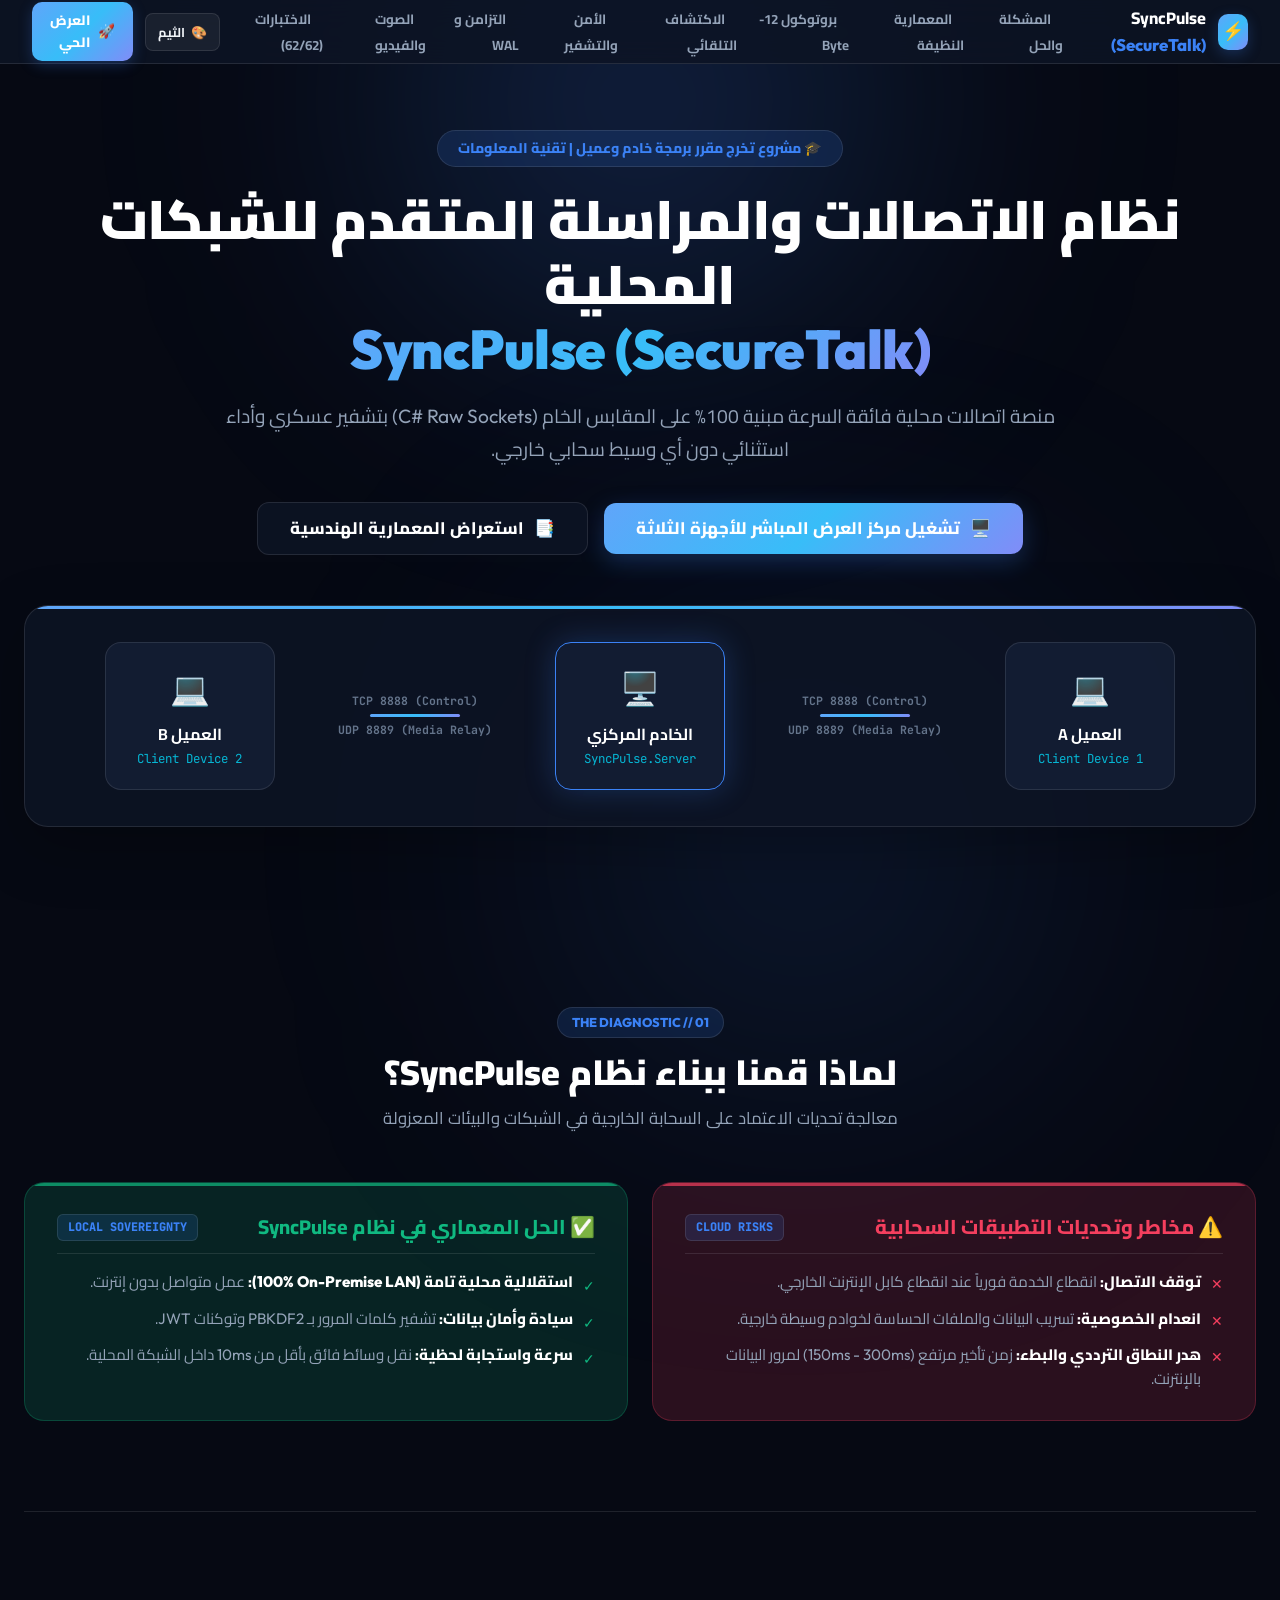
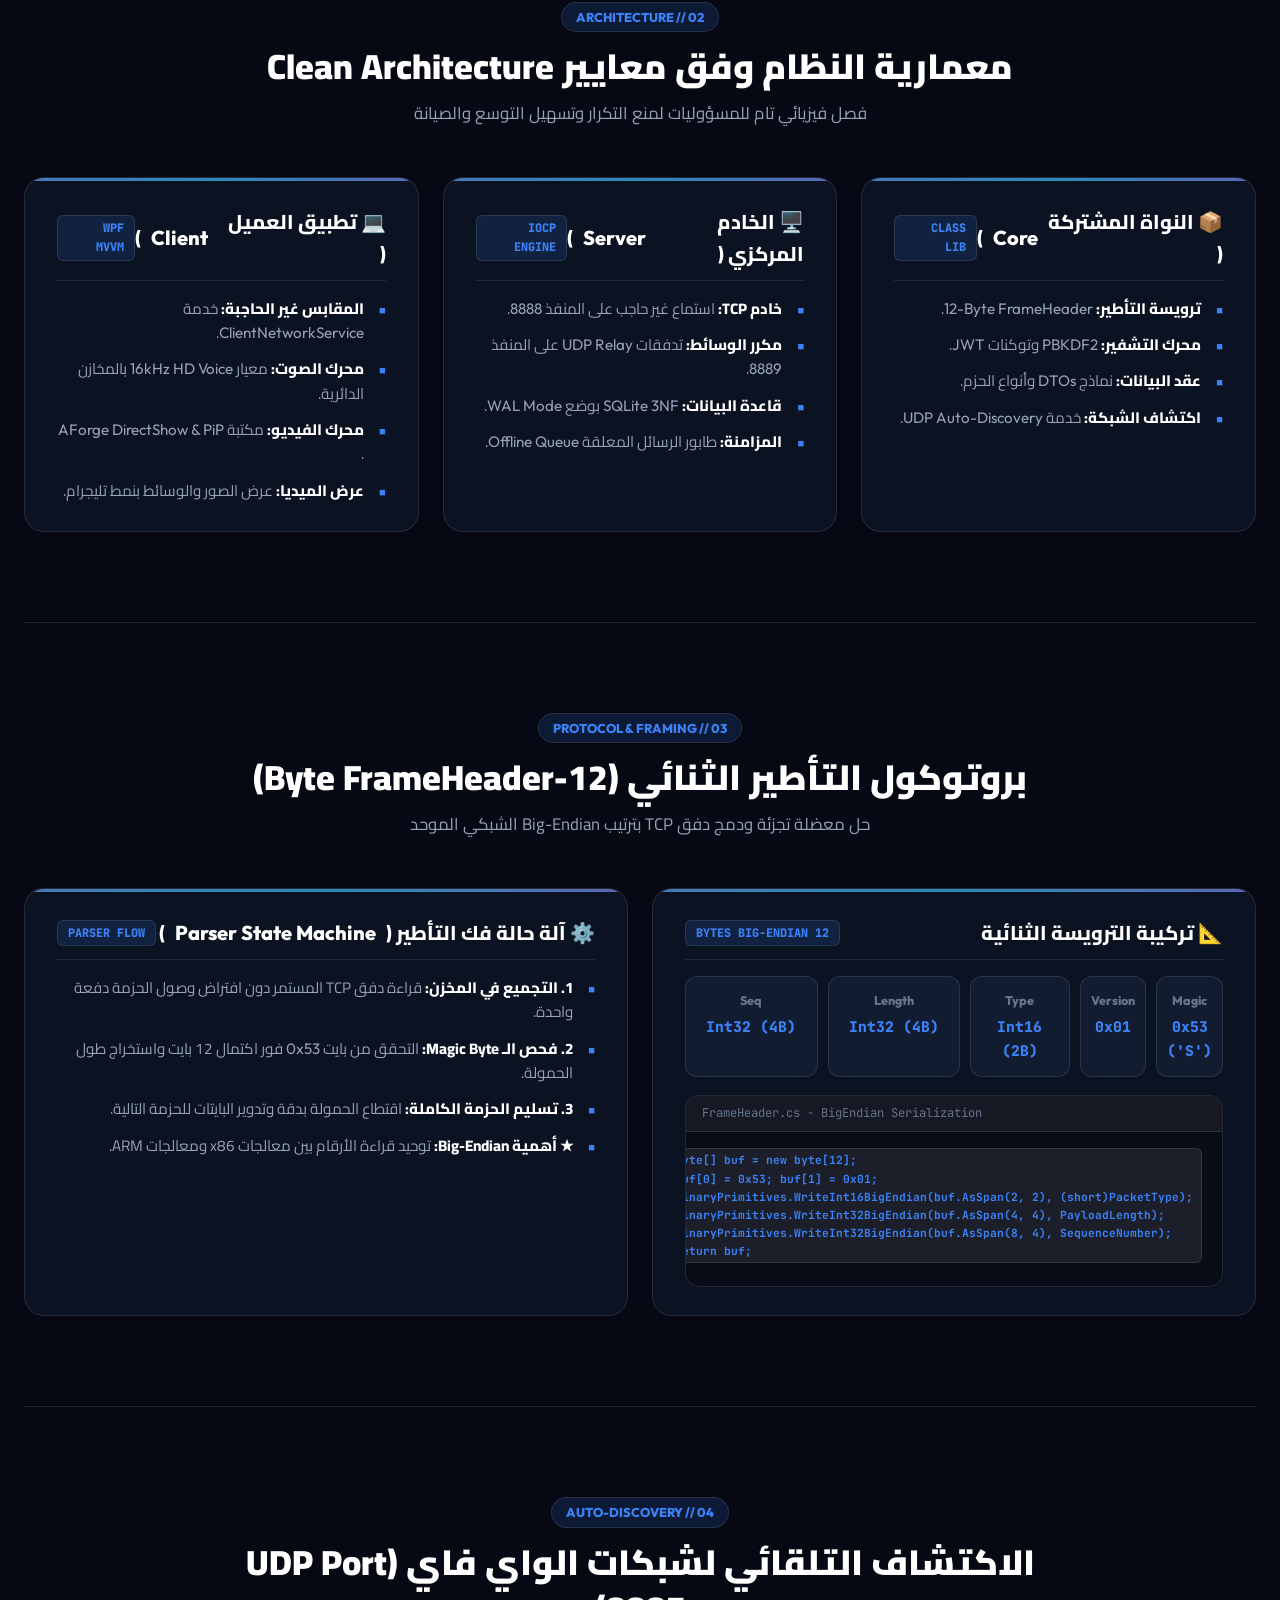
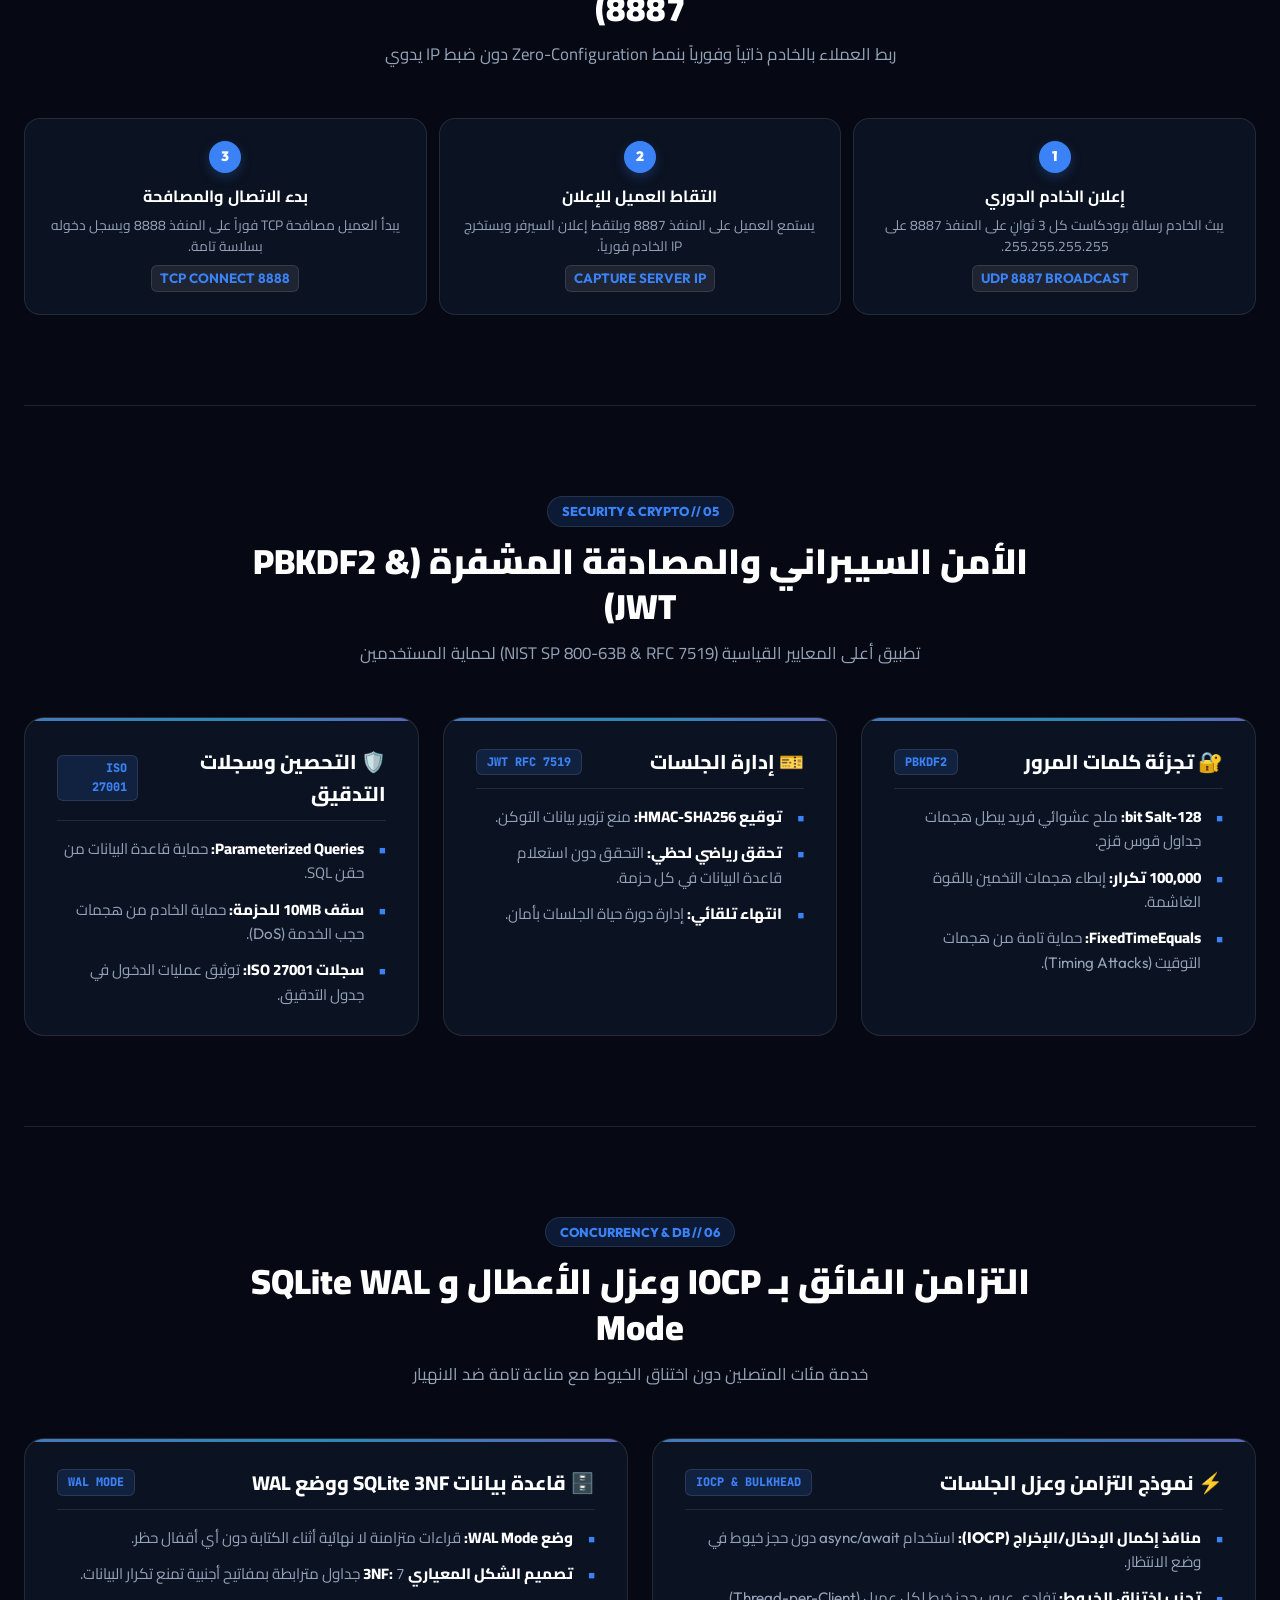
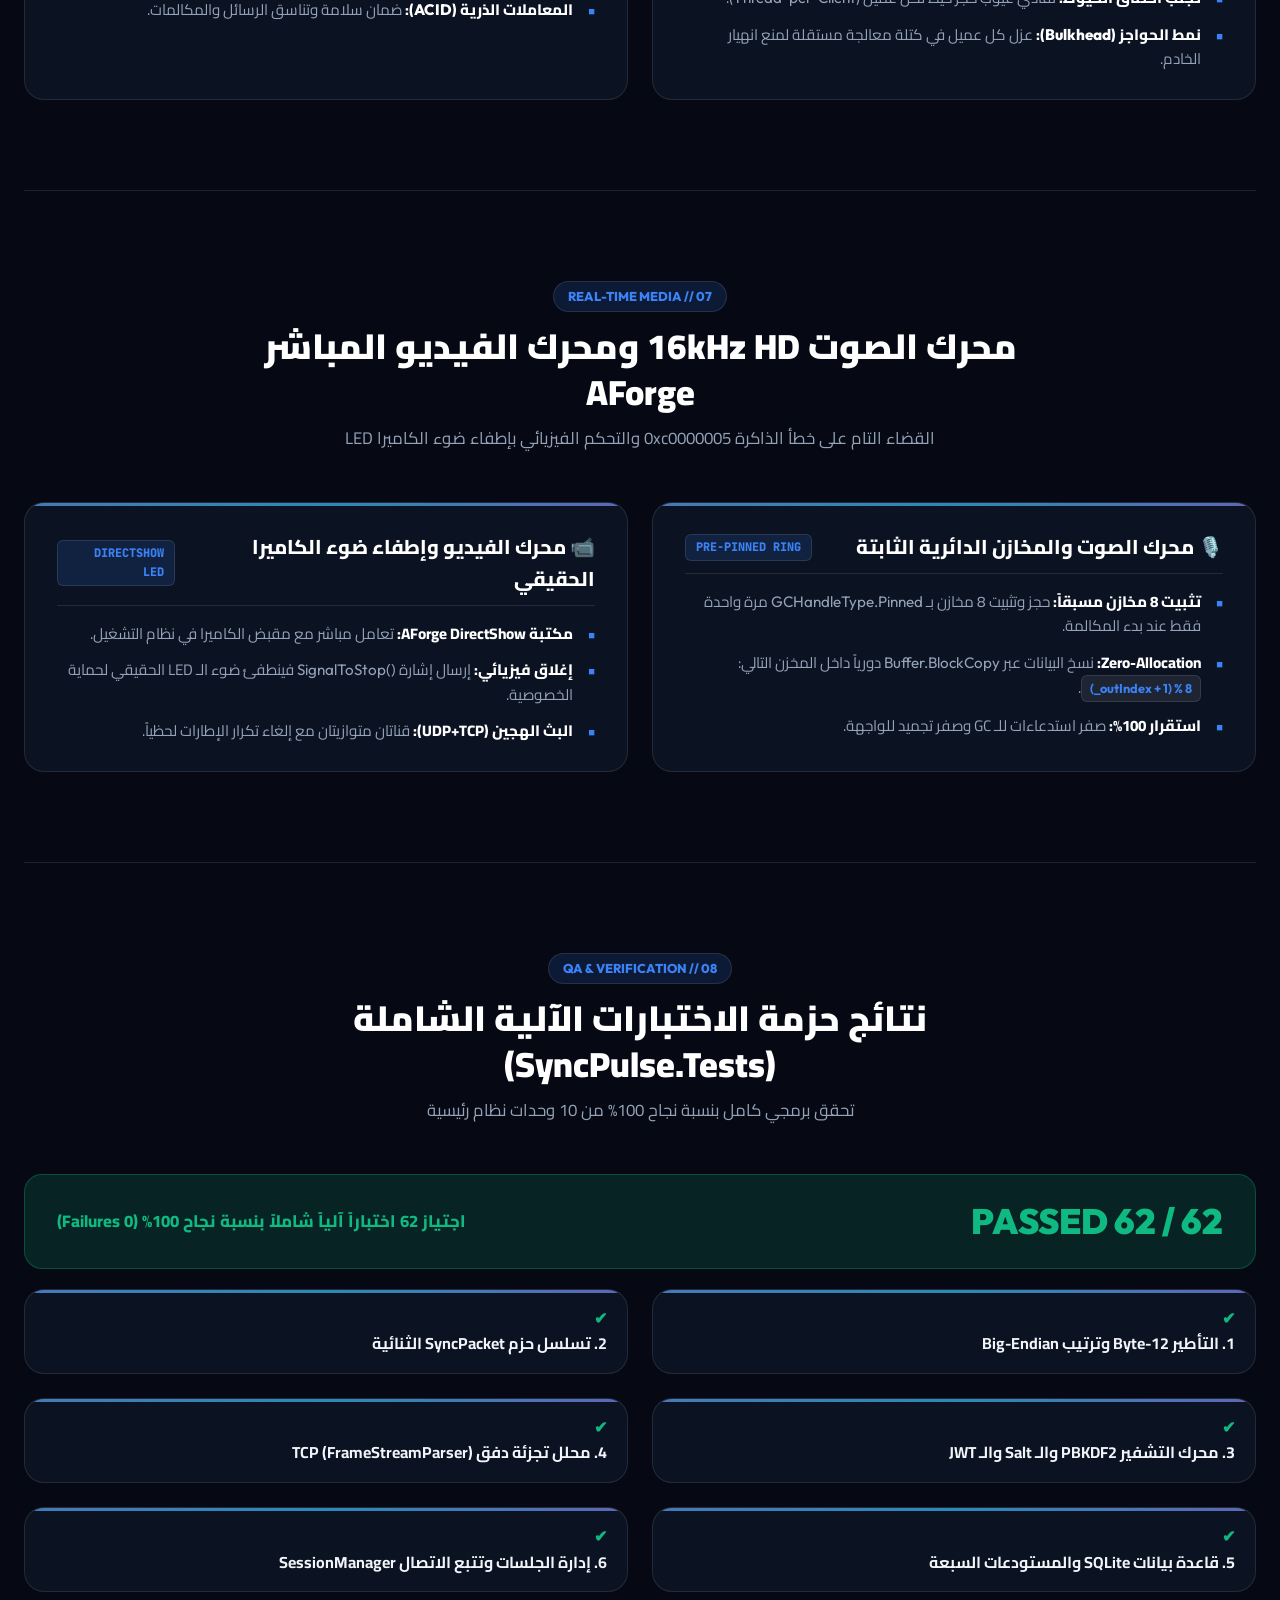
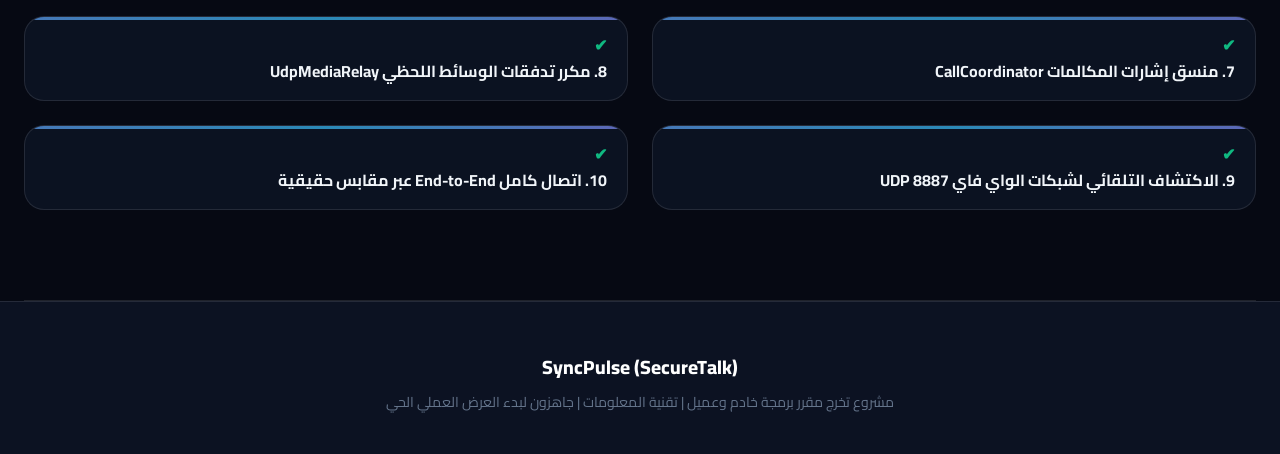
==== commit 67418a4f: "feat: transform presentation into interactive smooth-scroll product showcase (Linear/Apple aesthetic" ====
--- a/SyncPulse.Presentation/index.html
+++ b/SyncPulse.Presentation/index.html
@@ -3,7 +3,7 @@
 <head>
     <meta charset="UTF-8">
     <meta name="viewport" content="width=device-width, initial-scale=1.0">
-    <title>SyncPulse Tech Cockpit | لوحة التحكم والعرض الهندسي لمقرر خادم وعميل</title>
+    <title>SyncPulse | النظام المتقدم للمراسلة والاتصالات للشبكات المحلية</title>
     <!-- Google Fonts -->
     <link rel="preconnect" href="https://fonts.googleapis.com">
     <link rel="preconnect" href="https://fonts.gstatic.com" crossorigin>
@@ -12,688 +12,452 @@
 </head>
 <body>
 
-    <div class="cockpit-shell">
-
-        <!-- Top Cockpit Header Bar -->
-        <header class="cockpit-top-bar">
-            <div class="top-bar-left">
-                <span class="brand-badge">SyncPulse</span>
-                <span class="cockpit-title">لوحة التحكم الهندسية المركزية (Interactive Tech Cockpit)</span>
-            </div>
-
-            <div class="top-bar-center">
-                <div class="speaker-live-pill" id="speaker-live-pill">
-                    <span class="dot"></span>
-                    <span>المتحدث الحالي: </span>
-                    <strong id="active-speaker-name" style="color:var(--brand-primary);">المتحدث 1 (المعمارية والشبكات)</strong>
-                </div>
-            </div>
-
-            <div class="top-bar-right">
-                <!-- Theme Switcher -->
-                <button class="cockpit-btn" onclick="cycleTheme()" id="theme-btn" title="تبديل مظهر اللوحة">
-                    <span>🎨</span> الثيم
-                </button>
-
-                <button class="cockpit-btn" onclick="toggleFullscreen()" title="ملء الشاشة (Press F)">
-                    <span>⛶</span> ملء الشاشة
-                </button>
-
-                <a href="../SyncPulse.Web/index.html" class="cockpit-btn live-hub" title="الانتقال لمركز المراقبة المباشر للأجهزة الثلاثة">
-                    <span>🚀</span> العرض الحي
+    <!-- Ambient Glowing Background Spheres -->
+    <div class="ambient-glow-top"></div>
+    <div class="ambient-glow-bottom"></div>
+
+    <!-- Sticky Blur Navigation Header -->
+    <header class="site-nav-header">
+        <a href="#hero" class="nav-brand-box">
+            <div class="brand-icon">⚡</div>
+            <div class="brand-title">SyncPulse <span>(SecureTalk)</span></div>
+        </a>
+
+        <nav>
+            <ul class="nav-links-list">
+                <li><a href="#problem" class="nav-link-anchor">المشكلة والحل</a></li>
+                <li><a href="#architecture" class="nav-link-anchor">المعمارية النظيفة</a></li>
+                <li><a href="#framing" class="nav-link-anchor">بروتوكول 12-Byte</a></li>
+                <li><a href="#discovery" class="nav-link-anchor">الاكتشاف التلقائي</a></li>
+                <li><a href="#security" class="nav-link-anchor">الأمن والتشفير</a></li>
+                <li><a href="#concurrency" class="nav-link-anchor">التزامن و WAL</a></li>
+                <li><a href="#media" class="nav-link-anchor">الصوت والفيديو</a></li>
+                <li><a href="#qa" class="nav-link-anchor">الاختبارات (62/62)</a></li>
+            </ul>
+        </nav>
+
+        <div class="nav-actions-group">
+            <button class="theme-switch-btn" onclick="cycleTheme()" title="تبديل مظهر الموقع">
+                <span>🎨</span> الثيم
+            </button>
+            <a href="../SyncPulse.Web/index.html" class="cta-live-btn" title="الانتقال لمركز العرض المباشر للأجهزة الثلاثة">
+                <span>🚀</span> العرض الحي
+            </a>
+        </div>
+    </header>
+
+    <main class="landing-container">
+
+        <!-- =========================================================================
+             HERO SECTION: Topology & Value Proposition
+             ========================================================================= -->
+        <section id="hero" class="hero-showcase-section">
+            <div class="hero-pill-badge">
+                🎓 مشروع تخرج مقرر برمجة خادم وعميل | تقنية المعلومات
+            </div>
+
+            <h1 class="hero-main-title">
+                نظام الاتصالات والمراسلة المتقدم للشبكات المحلية<br>
+                <span class="gradient-text">SyncPulse (SecureTalk)</span>
+            </h1>
+
+            <p class="hero-subtitle-desc">
+                منصة اتصالات محلية فائقة السرعة مبنية 100% على المقابس الخام <span class="en-term">(C# Raw Sockets)</span> بتشفير عسكري وأداء استثنائي دون أي وسيط سحابي خارجي.
+            </p>
+
+            <div class="hero-actions-row">
+                <a href="../SyncPulse.Web/index.html" class="hero-cta-btn primary">
+                    <span>🖥️</span> تشغيل مركز العرض المباشر للأجهزة الثلاثة
                 </a>
-            </div>
-        </header>
-
-        <!-- Cockpit Dual-Pane Body -->
-        <div class="cockpit-body">
-
-            <!-- =========================================================================
-                 LEFT PANE: Interactive System Tree & Navigation
-                 ========================================================================= -->
-            <aside class="cockpit-sidebar">
-                <div class="sidebar-header">
-                    <h3>📑 محاور ومخططات النظام (13)</h3>
-                    <span id="module-counter-badge" style="font-size:0.75rem; font-family:var(--font-mono); color:var(--brand-primary); font-weight:800;">01 / 13</span>
-                </div>
-
-                <div class="sidebar-nav-list" id="sidebar-nav-list">
-                    <button class="nav-module-item active" onclick="selectModule(0)" id="nav-item-0">
-                        <div class="nav-module-info">
-                            <span class="num">01</span>
-                            <span class="title">الهوية والمخطط الطوبولوجي</span>
+                <a href="#problem" class="hero-cta-btn secondary">
+                    <span>📑</span> استعراض المعمارية الهندسية
+                </a>
+            </div>
+
+            <!-- Interactive 3-Device Network Topology Visualizer -->
+            <div class="hero-topology-board">
+                <div class="hero-node-card">
+                    <span class="icon">💻</span>
+                    <strong>العميل A</strong>
+                    <small class="en-term">Client Device 1</small>
+                </div>
+
+                <div class="hero-connector-tube">
+                    <span class="tube-label en-term">TCP 8888 (Control)</span>
+                    <div class="tube-line"></div>
+                    <span class="tube-label en-term">UDP 8889 (Media Relay)</span>
+                </div>
+
+                <div class="hero-node-card server-hub">
+                    <span class="icon">🖥️</span>
+                    <strong>الخادم المركزي</strong>
+                    <small class="en-term">SyncPulse.Server</small>
+                </div>
+
+                <div class="hero-connector-tube">
+                    <span class="tube-label en-term">TCP 8888 (Control)</span>
+                    <div class="tube-line"></div>
+                    <span class="tube-label en-term">UDP 8889 (Media Relay)</span>
+                </div>
+
+                <div class="hero-node-card">
+                    <span class="icon">💻</span>
+                    <strong>العميل B</strong>
+                    <small class="en-term">Client Device 2</small>
+                </div>
+            </div>
+        </section>
+
+        <!-- =========================================================================
+             SECTION 1: Problem vs Solution
+             ========================================================================= -->
+        <section id="problem" class="showcase-section">
+            <div class="section-header-block">
+                <span class="section-badge-pill">01 // THE DIAGNOSTIC</span>
+                <h2>لماذا قمنا ببناء نظام SyncPulse؟</h2>
+                <p>معالجة تحديات الاعتماد على السحابة الخارجية في الشبكات والبيئات المعزولة</p>
+            </div>
+
+            <div class="bento-grid-2">
+                <div class="bento-card problem">
+                    <div class="bento-card-header">
+                        <h3>⚠️ مخاطر وتحديات التطبيقات السحابية</h3>
+                        <span class="bento-badge-tag">CLOUD RISKS</span>
+                    </div>
+                    <ul class="bento-bullet-list">
+                        <li><strong>توقف الاتصال:</strong> انقطاع الخدمة فورياً عند انقطاع كابل الإنترنت الخارجي.</li>
+                        <li><strong>انعدام الخصوصية:</strong> تسريب البيانات والملفات الحساسة لخوادم وسيطة خارجية.</li>
+                        <li><strong>هدر النطاق الترددي والبطء:</strong> زمن تأخير مرتفع <span class="en-term">(150ms - 300ms)</span> لمرور البيانات بالإنترنت.</li>
+                    </ul>
+                </div>
+
+                <div class="bento-card solution">
+                    <div class="bento-card-header">
+                        <h3>✅ الحل المعماري في نظام SyncPulse</h3>
+                        <span class="bento-badge-tag">LOCAL SOVEREIGNTY</span>
+                    </div>
+                    <ul class="bento-bullet-list">
+                        <li><strong>استقلالية محلية تامة (<span class="en-term">100% On-Premise LAN</span>):</strong> عمل متواصل بدون إنترنت.</li>
+                        <li><strong>سيادة وأمان بيانات:</strong> تشفير كلمات المرور بـ <span class="en-term">PBKDF2</span> وتوكنات <span class="en-term">JWT</span>.</li>
+                        <li><strong>سرعة واستجابة لحظية:</strong> نقل وسائط فائق بأقل من <span class="en-term">10ms</span> داخل الشبكة المحلية.</li>
+                    </ul>
+                </div>
+            </div>
+        </section>
+
+        <!-- =========================================================================
+             SECTION 2: Clean 3-Tier Architecture
+             ========================================================================= -->
+        <section id="architecture" class="showcase-section">
+            <div class="section-header-block">
+                <span class="section-badge-pill">02 // ARCHITECTURE</span>
+                <h2>معمارية النظام وفق معايير Clean Architecture</h2>
+                <p>فصل فيزيائي تام للمسؤوليات لمنع التكرار وتسهيل التوسع والصيانة</p>
+            </div>
+
+            <div class="bento-grid-3">
+                <div class="bento-card">
+                    <div class="bento-card-header">
+                        <h3>📦 النواة المشتركة (<span class="en-term">Core</span>)</h3>
+                        <span class="bento-badge-tag">CLASS LIB</span>
+                    </div>
+                    <ul class="bento-bullet-list">
+                        <li><strong>ترويسة التأطير:</strong> <span class="en-term">12-Byte FrameHeader</span>.</li>
+                        <li><strong>محرك التشفير:</strong> <span class="en-term">PBKDF2</span> وتوكنات <span class="en-term">JWT</span>.</li>
+                        <li><strong>عقد البيانات:</strong> نماذج <span class="en-term">DTOs</span> وأنواع الحزم.</li>
+                        <li><strong>اكتشاف الشبكة:</strong> خدمة <span class="en-term">UDP Auto-Discovery</span>.</li>
+                    </ul>
+                </div>
+
+                <div class="bento-card">
+                    <div class="bento-card-header">
+                        <h3>🖥️ الخادم المركزي (<span class="en-term">Server</span>)</h3>
+                        <span class="bento-badge-tag">IOCP ENGINE</span>
+                    </div>
+                    <ul class="bento-bullet-list">
+                        <li><strong>خادم TCP:</strong> استماع غير حاجب على المنفذ <span class="en-term">8888</span>.</li>
+                        <li><strong>مكرر الوسائط:</strong> تدفقات <span class="en-term">UDP Relay</span> على المنفذ <span class="en-term">8889</span>.</li>
+                        <li><strong>قاعدة البيانات:</strong> <span class="en-term">SQLite 3NF</span> بوضع <span class="en-term">WAL Mode</span>.</li>
+                        <li><strong>المزامنة:</strong> طابور الرسائل المعلقة <span class="en-term">Offline Queue</span>.</li>
+                    </ul>
+                </div>
+
+                <div class="bento-card">
+                    <div class="bento-card-header">
+                        <h3>💻 تطبيق العميل (<span class="en-term">Client</span>)</h3>
+                        <span class="bento-badge-tag">WPF MVVM</span>
+                    </div>
+                    <ul class="bento-bullet-list">
+                        <li><strong>المقابس غير الحاجبة:</strong> خدمة <span class="en-term">ClientNetworkService</span>.</li>
+                        <li><strong>محرك الصوت:</strong> معيار <span class="en-term">16kHz HD Voice</span> بالمخازن الدائرية.</li>
+                        <li><strong>محرك الفيديو:</strong> مكتبة <span class="en-term">AForge DirectShow & PiP</span>.</li>
+                        <li><strong>عرض الميديا:</strong> عرض الصور والوسائط بنمط تليجرام.</li>
+                    </ul>
+                </div>
+            </div>
+        </section>
+
+        <!-- =========================================================================
+             SECTION 3: Binary Framing & 12-Byte Header
+             ========================================================================= -->
+        <section id="framing" class="showcase-section">
+            <div class="section-header-block">
+                <span class="section-badge-pill">03 // PROTOCOL & FRAMING</span>
+                <h2>بروتوكول التأطير الثنائي (12-Byte FrameHeader)</h2>
+                <p>حل معضلة تجزئة ودمج دفق TCP بترتيب Big-Endian الشبكي الموحد</p>
+            </div>
+
+            <div class="bento-grid-2">
+                <div class="bento-card">
+                    <div class="bento-card-header">
+                        <h3>📐 تركيبة الترويسة الثنائية</h3>
+                        <span class="bento-badge-tag">12 BYTES BIG-ENDIAN</span>
+                    </div>
+
+                    <div class="protocol-table-box">
+                        <div class="proto-cell">
+                            <span class="name">Magic</span>
+                            <span class="val">0x53 ('S')</span>
                         </div>
-                        <span class="nav-module-badge">TOPOLOGY</span>
-                    </button>
-
-                    <button class="nav-module-item" onclick="selectModule(1)" id="nav-item-1">
-                        <div class="nav-module-info">
-                            <span class="num">02</span>
-                            <span class="title">المشكلة والدوافع الهندسية</span>
+                        <div class="proto-cell">
+                            <span class="name">Version</span>
+                            <span class="val">0x01</span>
                         </div>
-                        <span class="nav-module-badge">DIAGNOSTIC</span>
-                    </button>
-
-                    <button class="nav-module-item" onclick="selectModule(2)" id="nav-item-2">
-                        <div class="nav-module-info">
-                            <span class="num">03</span>
-                            <span class="title">المعمارية النظيفة (3-Tier)</span>
+                        <div class="proto-cell">
+                            <span class="name">Type</span>
+                            <span class="val">Int16 (2B)</span>
                         </div>
-                        <span class="nav-module-badge">CLEAN ARCH</span>
-                    </button>
-
-                    <button class="nav-module-item" onclick="selectModule(3)" id="nav-item-3">
-                        <div class="nav-module-info">
-                            <span class="num">04</span>
-                            <span class="title">مقابس TCP وتأطير 12-Byte</span>
+                        <div class="proto-cell">
+                            <span class="name">Length</span>
+                            <span class="val">Int32 (4B)</span>
                         </div>
-                        <span class="nav-module-badge">FRAMING</span>
-                    </button>
-
-                    <button class="nav-module-item" onclick="selectModule(4)" id="nav-item-4">
-                        <div class="nav-module-info">
-                            <span class="num">05</span>
-                            <span class="title">الاكتشاف التلقائي (UDP 8887)</span>
+                        <div class="proto-cell">
+                            <span class="name">Seq</span>
+                            <span class="val">Int32 (4B)</span>
                         </div>
-                        <span class="nav-module-badge">DISCOVERY</span>
-                    </button>
-
-                    <button class="nav-module-item" onclick="selectModule(5)" id="nav-item-5">
-                        <div class="nav-module-info">
-                            <span class="num">06</span>
-                            <span class="title">الأمن والمصادقة (PBKDF2 & JWT)</span>
-                        </div>
-                        <span class="nav-module-badge">SECURITY</span>
-                    </button>
-
-                    <button class="nav-module-item" onclick="selectModule(6)" id="nav-item-6">
-                        <div class="nav-module-info">
-                            <span class="num">07</span>
-                            <span class="title">تزامن الخادم و SQLite WAL</span>
-                        </div>
-                        <span class="nav-module-badge">IOCP / WAL</span>
-                    </button>
-
-                    <button class="nav-module-item" onclick="selectModule(7)" id="nav-item-7">
-                        <div class="nav-module-info">
-                            <span class="num">08</span>
-                            <span class="title">مزامنة الرسائل (Offline Queue)</span>
-                        </div>
-                        <span class="nav-module-badge">SYNC ✓✓</span>
-                    </button>
-
-                    <button class="nav-module-item" onclick="selectModule(8)" id="nav-item-8">
-                        <div class="nav-module-info">
-                            <span class="num">09</span>
-                            <span class="title">محرك الصوت والمخازن الدائرية</span>
-                        </div>
-                        <span class="nav-module-badge">16kHz RING</span>
-                    </button>
-
-                    <button class="nav-module-item" onclick="selectModule(9)" id="nav-item-9">
-                        <div class="nav-module-info">
-                            <span class="num">10</span>
-                            <span class="title">محرك الفيديو وإطفاء الـ LED</span>
-                        </div>
-                        <span class="nav-module-badge">AFORGE VIDEO</span>
-                    </button>
-
-                    <button class="nav-module-item" onclick="selectModule(10)" id="nav-item-10">
-                        <div class="nav-module-info">
-                            <span class="num">11</span>
-                            <span class="title">مصفوفة المتحدثين الأربعة</span>
-                        </div>
-                        <span class="nav-module-badge">4 SPEAKERS</span>
-                    </button>
-
-                    <button class="nav-module-item" onclick="selectModule(11)" id="nav-item-11">
-                        <div class="nav-module-info">
-                            <span class="num">12</span>
-                            <span class="title">حزمة التحقق الآلي (62/62)</span>
-                        </div>
-                        <span class="nav-module-badge">QA PASSED</span>
-                    </button>
-
-                    <button class="nav-module-item" onclick="selectModule(12)" id="nav-item-12">
-                        <div class="nav-module-info">
-                            <span class="num">13</span>
-                            <span class="title">منصة إطلاق العرض الحي</span>
-                        </div>
-                        <span class="nav-module-badge">LIVE DEMO</span>
-                    </button>
-                </div>
-
-                <div class="sidebar-footer">
-                    <div class="notes-trigger-card" onclick="toggleNotes()">
-                        <span>📝 ملاحظات وتوجيهات المتحدثين</span>
-                        <span style="font-family:var(--font-mono); color:var(--brand-primary);">[N]</span>
-                    </div>
-                </div>
-            </aside>
-
-            <!-- =========================================================================
-                 RIGHT PANE: Interactive Live Stage & Simulator Viewport
-                 ========================================================================= -->
-            <main class="cockpit-stage">
-
-                <!-- Stage Header -->
-                <div class="stage-module-header">
-                    <div>
-                        <span class="stage-module-tag" id="stage-module-tag">MODULE 01 // TOPOLOGY</span>
-                        <h2 id="stage-module-title">المخطط الطوبولوجي العام لنظام SyncPulse (SecureTalk)</h2>
-                        <p id="stage-module-desc">نظام اتصالات ومراسلة محلي فائق السرعة مبني بالكامل على المقابس الخام (Raw Sockets)</p>
-                    </div>
-
-                    <div class="stage-meta-box">
-                        <span class="stage-speaker-tag" id="stage-speaker-tag">المتحدث 1: مهندس المعمارية والشبكات</span>
-                    </div>
-                </div>
-
-                <!-- Module Content Panels -->
-
-                <!-- MODULE 1: Topology -->
-                <div class="module-content-panel active" id="panel-0">
-                    <div class="cockpit-grid-split">
-                        <div class="cockpit-card">
-                            <div class="cockpit-card-title">
-                                <h3>⚡ الركائز الهندسية الأساسية</h3>
-                                <span class="cockpit-card-badge">RAW SOCKETS</span>
-                            </div>
-                            <ul class="cockpit-bullet-list">
-                                <li><strong>مقابس أصلية مباشرة:</strong> قنوات <span class="en-term">TCP 8888</span> للتحكم والمراسلة و <span class="en-term">UDP 8889</span> للوسائط.</li>
-                                <li><strong>استقلالية محلية تامة (<span class="en-term">100% LAN</span>):</strong> سيادة رقمية كاملة بدون أي وسيط سحابي.</li>
-                                <li><strong>محرك وسائط عالي النقاء:</strong> صوت <span class="en-term">16kHz HD Voice</span> وفيديو <span class="en-term">AForge DirectShow</span>.</li>
-                                <li><strong>اكتشاف تلقائي فوري:</strong> خدمة <span class="en-term">UDP Broadcast 8887</span> بدون ضبط يدوي.</li>
-                            </ul>
-                        </div>
-
-                        <div class="cockpit-diagram-viewport">
-                            <div class="topo-flow">
-                                <div class="topo-node-box">
-                                    <div style="font-size:22px; margin-bottom:4px;">💻</div>
-                                    <strong style="font-size:0.84rem; color:var(--text-primary);">العميل A</strong>
-                                    <small class="en-term" style="font-size:0.7rem; color:var(--brand-accent);">Laptop 1</small>
-                                </div>
-
-                                <div class="topo-link">
-                                    <span class="topo-link-text en-term">TCP 8888</span>
-                                    <div class="topo-link-line"></div>
-                                    <span class="topo-link-text en-term">UDP 8889</span>
-                                </div>
-
-                                <div class="topo-node-box center-server">
-                                    <div style="font-size:22px; margin-bottom:4px;">🖥️</div>
-                                    <strong style="font-size:0.84rem; color:var(--text-primary);">الخادم المركزي</strong>
-                                    <small class="en-term" style="font-size:0.7rem; color:var(--brand-accent);">Server Core</small>
-                                </div>
-
-                                <div class="topo-link">
-                                    <span class="topo-link-text en-term">TCP 8888</span>
-                                    <div class="topo-link-line"></div>
-                                    <span class="topo-link-text en-term">UDP 8889</span>
-                                </div>
-
-                                <div class="topo-node-box">
-                                    <div style="font-size:22px; margin-bottom:4px;">💻</div>
-                                    <strong style="font-size:0.84rem; color:var(--text-primary);">العميل B</strong>
-                                    <small class="en-term" style="font-size:0.7rem; color:var(--brand-accent);">Laptop 2</small>
-                                </div>
-                            </div>
-                        </div>
-                    </div>
-                </div>
-
-                <!-- MODULE 2: Diagnostic -->
-                <div class="module-content-panel" id="panel-1">
-                    <div class="cockpit-grid-2">
-                        <div class="cockpit-card problem">
-                            <div class="cockpit-card-title">
-                                <h3>⚠️ تحديات التطبيقات السحابية</h3>
-                                <span class="cockpit-card-badge">CLOUD RISKS</span>
-                            </div>
-                            <ul class="cockpit-bullet-list">
-                                <li><strong>توقف الاتصال:</strong> انقطاع الخدمة فورياً عند انقطاع كابل الإنترنت الخارجي.</li>
-                                <li><strong>انعدام الخصوصية:</strong> تسريب البيانات والملفات الحساسة لخوادم وسيطة خارجية.</li>
-                                <li><strong>هدر النطاق والبطء:</strong> زمن تأخير مرتفع <span class="en-term">(150ms - 300ms)</span> لمرور البيانات بالإنترنت.</li>
-                            </ul>
-                        </div>
-
-                        <div class="cockpit-card solution">
-                            <div class="cockpit-card-title">
-                                <h3>✅ الحل المعماري في نظام SyncPulse</h3>
-                                <span class="cockpit-card-badge">LOCAL SOVEREIGNTY</span>
-                            </div>
-                            <ul class="cockpit-bullet-list">
-                                <li><strong>استقلالية محلية تامة (<span class="en-term">100% On-Premise</span>):</strong> عمل متواصل بدون إنترنت.</li>
-                                <li><strong>سيادة وأمان بيانات:</strong> تشفير كلمات المرور بـ <span class="en-term">PBKDF2</span> وتوكنات <span class="en-term">JWT</span>.</li>
-                                <li><strong>سرعة واستجابة لحظية:</strong> نقل وسائط فائق بأقل من <span class="en-term">10ms</span> داخل الشبكة المحلية.</li>
-                            </ul>
-                        </div>
-                    </div>
-                </div>
-
-                <!-- MODULE 3: Clean Arch -->
-                <div class="module-content-panel" id="panel-2">
-                    <div class="cockpit-grid-3">
-                        <div class="cockpit-card">
-                            <div class="cockpit-card-title">
-                                <h3>📦 النواة المشتركة (<span class="en-term">Core</span>)</h3>
-                                <span class="cockpit-card-badge">CORE DTOs</span>
-                            </div>
-                            <ul class="cockpit-bullet-list">
-                                <li><strong>ترويسة التأطير:</strong> <span class="en-term">12-Byte FrameHeader</span>.</li>
-                                <li><strong>محرك التشفير:</strong> <span class="en-term">PBKDF2</span> وتوكنات <span class="en-term">JWT</span>.</li>
-                                <li><strong>عقد البيانات:</strong> نماذج <span class="en-term">DTOs</span> وأنواع الحزم.</li>
-                            </ul>
-                        </div>
-
-                        <div class="cockpit-card">
-                            <div class="cockpit-card-title">
-                                <h3>🖥️ الخادم المركزي (<span class="en-term">Server</span>)</h3>
-                                <span class="cockpit-card-badge">IOCP ENGINE</span>
-                            </div>
-                            <ul class="cockpit-bullet-list">
-                                <li><strong>خادم TCP:</strong> استماع غير حاجب على المنفذ <span class="en-term">8888</span>.</li>
-                                <li><strong>مكرر الوسائط:</strong> تدفقات <span class="en-term">UDP Relay</span> على المنفذ <span class="en-term">8889</span>.</li>
-                                <li><strong>قاعدة البيانات:</strong> <span class="en-term">SQLite 3NF</span> بوضع <span class="en-term">WAL Mode</span>.</li>
-                            </ul>
-                        </div>
-
-                        <div class="cockpit-card">
-                            <div class="cockpit-card-title">
-                                <h3>💻 تطبيق العميل (<span class="en-term">Client</span>)</h3>
-                                <span class="cockpit-card-badge">WPF MVVM</span>
-                            </div>
-                            <ul class="cockpit-bullet-list">
-                                <li><strong>المقابس غير الحاجبة:</strong> خدمة <span class="en-term">ClientNetworkService</span>.</li>
-                                <li><strong>محرك الصوت:</strong> معيار <span class="en-term">16kHz HD Voice</span> بالمخازن الدائرية.</li>
-                                <li><strong>محرك الفيديو:</strong> مكتبة <span class="en-term">AForge DirectShow & PiP</span>.</li>
-                            </ul>
-                        </div>
-                    </div>
-                </div>
-
-                <!-- MODULE 4: Framing -->
-                <div class="module-content-panel" id="panel-3">
-                    <div class="cockpit-grid-2">
-                        <div class="cockpit-card">
-                            <div class="cockpit-card-title">
-                                <h3>📐 تفصيل حقول الترويسة الثنائية</h3>
-                                <span class="cockpit-card-badge">12 BYTES BIG-ENDIAN</span>
-                            </div>
-
-                            <div class="frame-table-grid">
-                                <div class="frame-cell-box">
-                                    <span class="name">Magic</span>
-                                    <span class="val">0x53 ('S')</span>
-                                </div>
-                                <div class="frame-cell-box">
-                                    <span class="name">Version</span>
-                                    <span class="val">0x01</span>
-                                </div>
-                                <div class="frame-cell-box">
-                                    <span class="name">Type</span>
-                                    <span class="val">Int16 (2B)</span>
-                                </div>
-                                <div class="frame-cell-box">
-                                    <span class="name">Length</span>
-                                    <span class="val">Int32 (4B)</span>
-                                </div>
-                                <div class="frame-cell-box">
-                                    <span class="name">Seq</span>
-                                    <span class="val">Int32 (4B)</span>
-                                </div>
-                            </div>
-
-                            <div class="code-box-dark">
-                                <div class="code-box-dark-header">FrameHeader.cs - BigEndian Serialization</div>
-                                <pre><code>byte[] buf = new byte[12];
+                    </div>
+
+                    <div class="code-viewer-frame">
+                        <div class="code-viewer-bar">FrameHeader.cs - BigEndian Serialization</div>
+                        <pre><code>byte[] buf = new byte[12];
 buf[0] = 0x53; buf[1] = 0x01;
 BinaryPrimitives.WriteInt16BigEndian(buf.AsSpan(2, 2), (short)PacketType);
 BinaryPrimitives.WriteInt32BigEndian(buf.AsSpan(4, 4), PayloadLength);
 BinaryPrimitives.WriteInt32BigEndian(buf.AsSpan(8, 4), SequenceNumber);
 return buf;</code></pre>
-                            </div>
-                        </div>
-
-                        <div class="cockpit-card">
-                            <div class="cockpit-card-title">
-                                <h3>⚙️ آلة حالة فك التأطير (<span class="en-term">State Machine</span>)</h3>
-                                <span class="cockpit-card-badge">PARSER FLOW</span>
-                            </div>
-                            <ul class="cockpit-bullet-list">
-                                <li><strong>1. التجميع في المخزن:</strong> قراءة دفق TCP المستمر دون افتراض وصول الحزمة دفعة واحدة.</li>
-                                <li><strong>2. فحص الـ Magic Byte:</strong> التحقق من بايت <span class="en-term">0x53</span> فور اكتمال 12 بايت واستخراج طول الحمولة.</li>
-                                <li><strong>3. تسليم الحزمة الكاملة:</strong> اقتطاع الحمولة بدقة وتدوير البايتات للحزمة التالية.</li>
-                                <li><strong>★ أهمية Big-Endian:</strong> توحيد قراءة الأرقام بين معالجات x86 ومعالجات ARM.</li>
-                            </ul>
-                        </div>
-                    </div>
-                </div>
-
-                <!-- MODULE 5: Discovery -->
-                <div class="module-content-panel" id="panel-4">
-                    <div class="seq-pipeline">
-                        <div class="seq-item">
-                            <span class="num">1</span>
-                            <strong>إعلان الخادم الدوري</strong>
-                            <p>يبث الخادم رسالة برودكاست كل 3 ثوانٍ على المنفذ 8887 على 255.255.255.255.</p>
-                            <code class="en-term" style="margin-top:4px;">UDP 8887 BROADCAST</code>
-                        </div>
-
-                        <div style="font-size:18px; color:var(--brand-primary); font-weight:900;">➔</div>
-
-                        <div class="seq-item">
-                            <span class="num">2</span>
-                            <strong>التقاط العميل للإعلان</strong>
-                            <p>يستمع العميل على المنفذ 8887 ويلتقط إعلان السيرفر ويستخرج IP الخادم فورياً.</p>
-                            <code class="en-term" style="margin-top:4px;">CAPTURE SERVER IP</code>
-                        </div>
-
-                        <div style="font-size:18px; color:var(--brand-primary); font-weight:900;">➔</div>
-
-                        <div class="seq-item">
-                            <span class="num">3</span>
-                            <strong>بدء الاتصال والمصافحة</strong>
-                            <p>يبدأ العميل مصافحة TCP فوراً على المنفذ 8888 ويسجل دخوله بسلاسة تامة.</p>
-                            <code class="en-term" style="margin-top:4px;">TCP CONNECT 8888</code>
-                        </div>
-                    </div>
-
-                    <div class="cockpit-card" style="margin-top:14px;">
-                        <div class="cockpit-card-title">
-                            <h3>💡 القيمة الأكاديمية للاكتشاف التلقائي في مقرر برمجة خادم وعميل</h3>
-                            <span class="cockpit-card-badge">ZERO CONFIG</span>
-                        </div>
-                        <p style="font-size:0.86rem; color:var(--text-secondary); line-height:1.6;">
-                            تطبيق عملي لبروتوكول <strong>UDP Broadcast</strong> في إدارة الشبكات المحلية، وحل مشكلة تغير عناوين الـ DHCP الديناميكية في شبكات الواي فاي الجامعية والمؤسسية دون الحاجة لخوادم DNS خارجية.
-                        </p>
-                    </div>
-                </div>
-
-                <!-- MODULE 6: Security -->
-                <div class="module-content-panel" id="panel-5">
-                    <div class="cockpit-grid-3">
-                        <div class="cockpit-card">
-                            <div class="cockpit-card-title">
-                                <h3>🔐 تجزئة كلمات المرور</h3>
-                                <span class="cockpit-card-badge">PBKDF2/SHA-256</span>
-                            </div>
-                            <ul class="cockpit-bullet-list">
-                                <li><strong>128-bit Salt:</strong> ملح عشوائي فريد يبطل هجمات جداول قوس قزح.</li>
-                                <li><strong>100,000 تكرار:</strong> إبطاء هجمات التخمين بالقوة الغاشمة.</li>
-                                <li><strong>FixedTimeEquals:</strong> حماية تامة من هجمات التوقيت (<span class="en-term">Timing Attacks</span>).</li>
-                            </ul>
-                        </div>
-
-                        <div class="cockpit-card">
-                            <div class="cockpit-card-title">
-                                <h3>🎫 إدارة الجلسات</h3>
-                                <span class="cockpit-card-badge">JWT RFC 7519</span>
-                            </div>
-                            <ul class="cockpit-bullet-list">
-                                <li><strong>توقيع HMAC-SHA256:</strong> منع تزوير بيانات التوكن.</li>
-                                <li><strong>تحقق رياضي لحظي:</strong> التحقق دون استعلام قاعدة البيانات في كل حزمة.</li>
-                                <li><strong>انتهاء تلقائي:</strong> إدارة دورة حياة الجلسات بأمان.</li>
-                            </ul>
-                        </div>
-
-                        <div class="cockpit-card">
-                            <div class="cockpit-card-title">
-                                <h3>🛡️ التحصين وسجلات التدقيق</h3>
-                                <span class="cockpit-card-badge">ISO 27001</span>
-                            </div>
-                            <ul class="cockpit-bullet-list">
-                                <li><strong>Parameterized Queries:</strong> حماية قاعدة البيانات من حقن SQL.</li>
-                                <li><strong>سقف 10MB للحزمة:</strong> حماية الخادم من هجمات حجب الخدمة (<span class="en-term">DoS</span>).</li>
-                                <li><strong>سجلات ISO 27001:</strong> توثيق عمليات الدخول في جدول التدقيق.</li>
-                            </ul>
-                        </div>
-                    </div>
-                </div>
-
-                <!-- MODULE 7: Server Concurrency -->
-                <div class="module-content-panel" id="panel-6">
-                    <div class="cockpit-grid-2">
-                        <div class="cockpit-card">
-                            <div class="cockpit-card-title">
-                                <h3>⚡ نموذج التزامن وعزل الجلسات</h3>
-                                <span class="cockpit-card-badge">IOCP & BULKHEAD</span>
-                            </div>
-                            <ul class="cockpit-bullet-list">
-                                <li><strong>منافذ إكمال الإدخال/الإخراج (<span class="en-term">IOCP</span>):</strong> استخدام <span class="en-term">async/await</span> دون حجز خيوط في وضع الانتظار.</li>
-                                <li><strong>تجنب اختناق الخيوط:</strong> تفادي عيوب حجز خيط لكل عميل (<span class="en-term">Thread-per-Client</span>).</li>
-                                <li><strong>نمط الحواجز (<span class="en-term">Bulkhead</span>):</strong> عزل كل عميل في كتلة معالجة مستقلة لمنع انهيار الخادم.</li>
-                            </ul>
-                        </div>
-
-                        <div class="cockpit-card">
-                            <div class="cockpit-card-title">
-                                <h3>🗄️ قاعدة بيانات SQLite 3NF ووضع WAL</h3>
-                                <span class="cockpit-card-badge">WAL MODE</span>
-                            </div>
-                            <ul class="cockpit-bullet-list">
-                                <li><strong>وضع WAL Mode:</strong> قراءات متزامنة لا نهائية أثناء الكتابة دون أي أقفال حظر.</li>
-                                <li><strong>تصميم الشكل المعياري 3NF:</strong> 7 جداول مترابطة بمفاتيح أجنبية تمنع تكرار البيانات.</li>
-                                <li><strong>المعاملات الذرية (<span class="en-term">ACID</span>):</strong> ضمان سلامة وتناسق الرسائل والمكالمات.</li>
-                            </ul>
-                        </div>
-                    </div>
-                </div>
-
-                <!-- MODULE 8: Message Sync -->
-                <div class="module-content-panel" id="panel-7">
-                    <div class="seq-pipeline">
-                        <div class="seq-item">
-                            <span class="num">1</span>
-                            <strong>Sent (✓)</strong>
-                            <p>تُرسل الرسالة وتُحفظ فوراً في قاعدة بيانات الخادم (صح رمادية واحدة).</p>
-                        </div>
-                        <div style="font-size:18px; color:var(--brand-primary); font-weight:900;">➔</div>
-                        <div class="seq-item">
-                            <span class="num">2</span>
-                            <strong>Offline Queue</strong>
-                            <p>إذا كان المستلم غير متصل، يحتفظ الخادم بالرسالة ويدفعها له فور اتصاله.</p>
-                        </div>
-                        <div style="font-size:18px; color:var(--brand-primary); font-weight:900;">➔</div>
-                        <div class="seq-item">
-                            <span class="num">3</span>
-                            <strong>Delivered (✓✓)</strong>
-                            <p>فور استلام العميل، يُرسل إشعار تسليم فتتحول لـ (علامتي صح رماديتين).</p>
-                        </div>
-                        <div style="font-size:18px; color:var(--brand-primary); font-weight:900;">➔</div>
-                        <div class="seq-item">
-                            <span class="num">4</span>
-                            <strong>Read (✓✓)</strong>
-                            <p>عند فتح المستلم للمحادثة، يُرسل إشعار قراءة فتتحول لـ (علامتي صح زرقاوين).</p>
-                        </div>
-                    </div>
-
-                    <div class="cockpit-grid-2" style="margin-top:14px;">
-                        <div class="cockpit-card">
-                            <div class="cockpit-card-title">
-                                <h3>🔍 كشف المقابس المعلقة</h3>
-                                <span class="cockpit-card-badge">HALF-OPEN</span>
-                            </div>
-                            <p style="font-size:0.84rem; color:var(--text-secondary); line-height:1.5;">فحص القراءة الصفرية <span class="en-term">ReadAsync() == 0</span> ونبضات القلب <span class="en-term">Heartbeat</span> كل 30 ثانية لتنظيف المقابس التالفة فورياً.</p>
-                        </div>
-
-                        <div class="cockpit-card">
-                            <div class="cockpit-card-title">
-                                <h3>🔒 أمان الخيوط المتزامنة</h3>
-                                <span class="cockpit-card-badge">THREAD SAFETY</span>
-                            </div>
-                            <p style="font-size:0.84rem; color:var(--text-secondary); line-height:1.5;">إدارة الجلسات عبر <span class="en-term">ConcurrentDictionary</span> وأقفال المزامنة لمنع أي تضارب بين الخيوط المتزامنة.</p>
-                        </div>
-                    </div>
-                </div>
-
-                <!-- MODULE 9: Audio -->
-                <div class="module-content-panel" id="panel-8">
-                    <div class="cockpit-grid-2">
-                        <div class="cockpit-card problem">
-                            <div class="cockpit-card-title">
-                                <h3>⚠️ معضلة خطأ الذاكرة 0xc0000005</h3>
-                                <span class="cockpit-card-badge">ACCESS VIOLATION</span>
-                            </div>
-                            <ul class="cockpit-bullet-list">
-                                <li><strong>الحجز المتكرر:</strong> حجز وتثبيت مصفوفة بايتات لكل إطار صوتي (40ms) كان يربك مجمع القمامة (<span class="en-term">GC</span>).</li>
-                                <li><strong>تضارب مع بطاقة الصوت:</strong> تحرير مؤشرات <span class="en-term">WAVEHDR</span> أثناء قراءة بطاقة الصوت كان يسبب انهيار البرنامج.</li>
-                            </ul>
-                        </div>
-
-                        <div class="cockpit-card solution">
-                            <div class="cockpit-card-title">
-                                <h3>✅ الحل: المخازن الدائرية الثابتة</h3>
-                                <span class="cockpit-card-badge">PRE-PINNED BUFFERS</span>
-                            </div>
-                            <ul class="cockpit-bullet-list">
-                                <li><strong>تثبيت 8 مخازن مسبقاً:</strong> حجز وتثبيت 8 مخازن بـ <span class="en-term">GCHandleType.Pinned</span> مرة واحدة فقط عند بدء المكالمة.</li>
-                                <li><strong>Zero-Allocation:</strong> نسخ البيانات عبر <span class="en-term">Buffer.BlockCopy</span> دورياً داخل المخزن التالي: <code class="en-term">(_outIndex + 1) % 8</code>.</li>
-                                <li><strong>استقرار 100%:</strong> صفر استدعاءات للـ GC وصفر تجميد للواجهة.</li>
-                            </ul>
-                        </div>
-                    </div>
-                </div>
-
-                <!-- MODULE 10: Video -->
-                <div class="module-content-panel" id="panel-9">
-                    <div class="cockpit-grid-3">
-                        <div class="cockpit-card">
-                            <div class="cockpit-card-title">
-                                <h3>📷 إطفاء ضوء الكاميرا</h3>
-                                <span class="cockpit-card-badge">PHYSICAL LED</span>
-                            </div>
-                            <ul class="cockpit-bullet-list">
-                                <li><strong>مكتبة AForge DirectShow:</strong> تعامل مباشر مع مقبض الكاميرا في نظام التشغيل.</li>
-                                <li><strong>إغلاق فيزيائي:</strong> إرسال إشارة <span class="en-term">SignalToStop()</span> فينطفئ ضوء الـ LED الحقيقي لحماية الخصوصية.</li>
-                            </ul>
-                        </div>
-
-                        <div class="cockpit-card">
-                            <div class="cockpit-card-title">
-                                <h3>⚡ البث الهجين (UDP+TCP)</h3>
-                                <span class="cockpit-card-badge">HYBRID STREAM</span>
-                            </div>
-                            <ul class="cockpit-bullet-list">
-                                <li><strong>قناتان متوازيتان:</strong> إرسال الوسائط عبر UDP (سريعة) و TCP (مضمونة) لتخطي جدران الحماية.</li>
-                                <li><strong>إلغاء التكرار اللحظي:</strong> مفتاح ثنائي 64-بت لتشغيل الإطار الأسرع فوراً وتجاهل المكرر.</li>
-                            </ul>
-                        </div>
-
-                        <div class="cockpit-card">
-                            <div class="cockpit-card-title">
-                                <h3>🖼️ عرض ميديا تليجرام</h3>
-                                <span class="cockpit-card-badge">TELEGRAM UI</span>
-                            </div>
-                            <ul class="cockpit-bullet-list">
-                                <li><strong>عرض الصور المباشر:</strong> تحويل بايتات الصور لـ <span class="en-term">BitmapSource</span> داخل فقاعة الشات.</li>
-                                <li><strong>مشغل الصوت المدمج:</strong> تشغيل الرسائل الصوتية مع زر التحكم وفتح المستندات.</li>
-                            </ul>
-                        </div>
-                    </div>
-                </div>
-
-                <!-- MODULE 11: 4 Speakers -->
-                <div class="module-content-panel" id="panel-10">
-                    <div class="cockpit-grid-4">
-                        <div class="cockpit-card">
-                            <span class="cockpit-card-badge" style="margin-bottom:8px;">SPEAKER 01</span>
-                            <h3 style="font-size:1.02rem; color:var(--text-primary); margin-bottom:4px;">المتحدث الأول</h3>
-                            <p style="font-size:0.75rem; color:var(--text-muted); font-weight:700; margin-bottom:6px;">مهندس المعمارية والشبكات</p>
-                            <p style="font-size:0.82rem; color:var(--text-secondary); line-height:1.45;">مقابس TCP، التأطير 12-Byte، ترتيب Big-Endian، واكتشاف الواي فاي عبر UDP 8887.</p>
-                        </div>
-
-                        <div class="cockpit-card">
-                            <span class="cockpit-card-badge" style="margin-bottom:8px;">SPEAKER 02</span>
-                            <h3 style="font-size:1.02rem; color:var(--text-primary); margin-bottom:4px;">المتحدث الثاني</h3>
-                            <p style="font-size:0.75rem; color:var(--text-muted); font-weight:700; margin-bottom:6px;">مهندس الأمن والمصادقة</p>
-                            <p style="font-size:0.82rem; color:var(--text-secondary); line-height:1.45;">تجزئة PBKDF2 مع Salt، توكنات JWT، منع حقن SQL، وسجلات تدقيق ISO 27001.</p>
-                        </div>
-
-                        <div class="cockpit-card">
-                            <span class="cockpit-card-badge" style="margin-bottom:8px;">SPEAKER 03</span>
-                            <h3 style="font-size:1.02rem; color:var(--text-primary); margin-bottom:4px;">المتحدث الثالث</h3>
-                            <p style="font-size:0.75rem; color:var(--text-muted); font-weight:700; margin-bottom:6px;">مهندس الخادم وقواعد البيانات</p>
-                            <p style="font-size:0.82rem; color:var(--text-secondary); line-height:1.45;">خادم TCP بـ IOCP، نمط Bulkhead، قاعدة بيانات SQLite WAL، وطابور Offline Queue.</p>
-                        </div>
-
-                        <div class="cockpit-card">
-                            <span class="cockpit-card-badge" style="margin-bottom:8px;">SPEAKER 04</span>
-                            <h3 style="font-size:1.02rem; color:var(--text-primary); margin-bottom:4px;">المتحدث الرابع</h3>
-                            <p style="font-size:0.75rem; color:var(--text-muted); font-weight:700; margin-bottom:6px;">مهندس الميديا والذاكرة</p>
-                            <p style="font-size:0.82rem; color:var(--text-secondary); line-height:1.45;">مكرر UDP Relay 8889، محرك الصوت 16kHz والمخازن الدائرية، كاميرا AForge، وبث الميديا.</p>
-                        </div>
-                    </div>
-                </div>
-
-                <!-- MODULE 12: QA Tests -->
-                <div class="module-content-panel" id="panel-11">
-                    <div style="background:var(--status-emerald-bg); border:1px solid rgba(16, 185, 129, 0.3); border-radius:12px; padding:12px 24px; display:flex; justify-content:space-between; align-items:center; margin-bottom:12px;">
-                        <span style="font-size:1.8rem; font-weight:900; color:var(--status-emerald); font-family:var(--font-en);">62 / 62 PASSED</span>
-                        <span style="font-size:0.92rem; font-weight:800; color:var(--status-emerald);">اجتياز 62 اختباراً آلياً شاملاً بنسبة نجاح 100% (0 Failures)</span>
-                    </div>
-
-                    <div style="display:grid; grid-template-columns:1fr 1fr; gap:8px;">
-                        <div class="cockpit-card" style="padding:8px 12px; font-size:0.82rem; font-weight:700;"><span style="color:var(--status-emerald); font-weight:900;">✔</span> 1. التأطير 12-Byte وترتيب Big-Endian</div>
-                        <div class="cockpit-card" style="padding:8px 12px; font-size:0.82rem; font-weight:700;"><span style="color:var(--status-emerald); font-weight:900;">✔</span> 2. تسلسل حزم SyncPacket الثنائية</div>
-                        <div class="cockpit-card" style="padding:8px 12px; font-size:0.82rem; font-weight:700;"><span style="color:var(--status-emerald); font-weight:900;">✔</span> 3. محرك التشفير PBKDF2 والـ Salt والـ JWT</div>
-                        <div class="cockpit-card" style="padding:8px 12px; font-size:0.82rem; font-weight:700;"><span style="color:var(--status-emerald); font-weight:900;">✔</span> 4. محلل تجزئة دفق TCP (FrameStreamParser)</div>
-                        <div class="cockpit-card" style="padding:8px 12px; font-size:0.82rem; font-weight:700;"><span style="color:var(--status-emerald); font-weight:900;">✔</span> 5. قاعدة بيانات SQLite والمستودعات السبعة</div>
-                        <div class="cockpit-card" style="padding:8px 12px; font-size:0.82rem; font-weight:700;"><span style="color:var(--status-emerald); font-weight:900;">✔</span> 6. إدارة الجلسات وتتبع الاتصال SessionManager</div>
-                        <div class="cockpit-card" style="padding:8px 12px; font-size:0.82rem; font-weight:700;"><span style="color:var(--status-emerald); font-weight:900;">✔</span> 7. منسق إشارات المكالمات CallCoordinator</div>
-                        <div class="cockpit-card" style="padding:8px 12px; font-size:0.82rem; font-weight:700;"><span style="color:var(--status-emerald); font-weight:900;">✔</span> 8. مكرر تدفقات الوسائط اللحظي UdpMediaRelay</div>
-                        <div class="cockpit-card" style="padding:8px 12px; font-size:0.82rem; font-weight:700;"><span style="color:var(--status-emerald); font-weight:900;">✔</span> 9. الاكتشاف التلقائي لشبكات الواي فاي UDP 8887</div>
-                        <div class="cockpit-card" style="padding:8px 12px; font-size:0.82rem; font-weight:700;"><span style="color:var(--status-emerald); font-weight:900;">✔</span> 10. اتصال كامل End-to-End عبر مقابس حقيقية</div>
-                    </div>
-                </div>
-
-                <!-- MODULE 13: Live Demo Launch -->
-                <div class="module-content-panel" id="panel-12">
-                    <div style="text-align:center; padding:30px 20px;">
-                        <div style="font-size:42px; margin-bottom:12px;">🚀</div>
-                        <h2 style="font-size:1.8rem; font-weight:900; color:var(--text-primary); margin-bottom:8px;">جاهزون لبدء العرض العملي الحي (Live Socket Demo)</h2>
-                        <p style="font-size:0.95rem; color:var(--text-secondary); max-width:700px; margin:0 auto 24px; line-height:1.65;">
-                            سيتم الآن تشغيل الخادم على الجهاز الأول، والعميلين على الجهازين الآخرين، ومراقبة التفاعل عبر مركز العرض المباشر للأجهزة الثلاثة.
-                        </p>
-                        <a href="../SyncPulse.Web/index.html" class="cockpit-btn live-hub" style="font-size:1.05rem; padding:12px 36px; display:inline-flex;">
-                            <span>🖥️</span> فتح مركز المراقبة المباشر للأجهزة الثلاثة (Live Hub)
-                        </a>
-                    </div>
-                </div>
-
-                <!-- Stage Bottom Quick Navigation Bar -->
-                <footer class="stage-bottom-bar">
-                    <div class="stage-nav-btns">
-                        <button class="stage-nav-btn" onclick="prevModule()" title="المحور السابق (السهم الأيمن / PageUp)">
-                            <span>➔</span> السابق
-                        </button>
-                        <button class="stage-nav-btn primary" onclick="nextModule()" title="المحور التالي (السهم الأيسر / Space / PageDown)">
-                            التالي <span>⬅</span>
-                        </button>
-                    </div>
-
-                    <div class="stage-shortcut-hints">
-                        [الأسهم للتنقل] • [N الملاحظات] • [F ملء الشاشة] • [🎨 الثيم]
-                    </div>
-                </footer>
-
-            </main>
-
+                    </div>
+                </div>
+
+                <div class="bento-card">
+                    <div class="bento-card-header">
+                        <h3>⚙️ آلة حالة فك التأطير (<span class="en-term">Parser State Machine</span>)</h3>
+                        <span class="bento-badge-tag">PARSER FLOW</span>
+                    </div>
+                    <ul class="bento-bullet-list">
+                        <li><strong>1. التجميع في المخزن:</strong> قراءة دفق TCP المستمر دون افتراض وصول الحزمة دفعة واحدة.</li>
+                        <li><strong>2. فحص الـ Magic Byte:</strong> التحقق من بايت <span class="en-term">0x53</span> فور اكتمال 12 بايت واستخراج طول الحمولة.</li>
+                        <li><strong>3. تسليم الحزمة الكاملة:</strong> اقتطاع الحمولة بدقة وتدوير البايتات للحزمة التالية.</li>
+                        <li><strong>★ أهمية Big-Endian:</strong> توحيد قراءة الأرقام بين معالجات x86 ومعالجات ARM.</li>
+                    </ul>
+                </div>
+            </div>
+        </section>
+
+        <!-- =========================================================================
+             SECTION 4: Zero-Config UDP Discovery
+             ========================================================================= -->
+            <section id="discovery" class="showcase-section">
+            <div class="section-header-block">
+                <span class="section-badge-pill">04 // AUTO-DISCOVERY</span>
+                <h2>الاكتشاف التلقائي لشبكات الواي فاي (UDP Port 8887)</h2>
+                <p>ربط العملاء بالخادم ذاتياً وفورياً بنمط Zero-Configuration دون ضبط IP يدوي</p>
+            </div>
+
+            <div class="step-timeline-row">
+                <div class="timeline-step-card">
+                    <div class="num-badge">1</div>
+                    <strong>إعلان الخادم الدوري</strong>
+                    <p>يبث الخادم رسالة برودكاست كل 3 ثوانٍ على المنفذ 8887 على 255.255.255.255.</p>
+                    <code class="en-term" style="margin-top:8px;">UDP 8887 BROADCAST</code>
+                </div>
+
+                <div class="timeline-step-card">
+                    <div class="num-badge">2</div>
+                    <strong>التقاط العميل للإعلان</strong>
+                    <p>يستمع العميل على المنفذ 8887 ويلتقط إعلان السيرفر ويستخرج IP الخادم فورياً.</p>
+                    <code class="en-term" style="margin-top:8px;">CAPTURE SERVER IP</code>
+                </div>
+
+                <div class="timeline-step-card">
+                    <div class="num-badge">3</div>
+                    <strong>بدء الاتصال والمصافحة</strong>
+                    <p>يبدأ العميل مصافحة TCP فوراً على المنفذ 8888 ويسجل دخوله بسلاسة تامة.</p>
+                    <code class="en-term" style="margin-top:8px;">TCP CONNECT 8888</code>
+                </div>
+            </div>
+        </section>
+
+        <!-- =========================================================================
+             SECTION 5: Cyber Security & Cryptography
+             ========================================================================= -->
+        <section id="security" class="showcase-section">
+            <div class="section-header-block">
+                <span class="section-badge-pill">05 // SECURITY & CRYPTO</span>
+                <h2>الأمن السيبراني والمصادقة المشفرة (PBKDF2 & JWT)</h2>
+                <p>تطبيق أعلى المعايير القياسية (NIST SP 800-63B & RFC 7519) لحماية المستخدمين</p>
+            </div>
+
+            <div class="bento-grid-3">
+                <div class="bento-card">
+                    <div class="bento-card-header">
+                        <h3>🔐 تجزئة كلمات المرور</h3>
+                        <span class="bento-badge-tag">PBKDF2</span>
+                    </div>
+                    <ul class="bento-bullet-list">
+                        <li><strong>128-bit Salt:</strong> ملح عشوائي فريد يبطل هجمات جداول قوس قزح.</li>
+                        <li><strong>100,000 تكرار:</strong> إبطاء هجمات التخمين بالقوة الغاشمة.</li>
+                        <li><strong>FixedTimeEquals:</strong> حماية تامة من هجمات التوقيت (<span class="en-term">Timing Attacks</span>).</li>
+                    </ul>
+                </div>
+
+                <div class="bento-card">
+                    <div class="bento-card-header">
+                        <h3>🎫 إدارة الجلسات</h3>
+                        <span class="bento-badge-tag">JWT RFC 7519</span>
+                    </div>
+                    <ul class="bento-bullet-list">
+                        <li><strong>توقيع HMAC-SHA256:</strong> منع تزوير بيانات التوكن.</li>
+                        <li><strong>تحقق رياضي لحظي:</strong> التحقق دون استعلام قاعدة البيانات في كل حزمة.</li>
+                        <li><strong>انتهاء تلقائي:</strong> إدارة دورة حياة الجلسات بأمان.</li>
+                    </ul>
+                </div>
+
+                <div class="bento-card">
+                    <div class="bento-card-header">
+                        <h3>🛡️ التحصين وسجلات التدقيق</h3>
+                        <span class="bento-badge-tag">ISO 27001</span>
+                    </div>
+                    <ul class="bento-bullet-list">
+                        <li><strong>Parameterized Queries:</strong> حماية قاعدة البيانات من حقن SQL.</li>
+                        <li><strong>سقف 10MB للحزمة:</strong> حماية الخادم من هجمات حجب الخدمة (<span class="en-term">DoS</span>).</li>
+                        <li><strong>سجلات ISO 27001:</strong> توثيق عمليات الدخول في جدول التدقيق.</li>
+                    </ul>
+                </div>
+            </div>
+        </section>
+
+        <!-- =========================================================================
+             SECTION 6: Server Concurrency & SQLite WAL Mode
+             ========================================================================= -->
+        <section id="concurrency" class="showcase-section">
+            <div class="section-header-block">
+                <span class="section-badge-pill">06 // CONCURRENCY & DB</span>
+                <h2>التزامن الفائق بـ IOCP وعزل الأعطال و SQLite WAL Mode</h2>
+                <p>خدمة مئات المتصلين دون اختناق الخيوط مع مناعة تامة ضد الانهيار</p>
+            </div>
+
+            <div class="bento-grid-2">
+                <div class="bento-card">
+                    <div class="bento-card-header">
+                        <h3>⚡ نموذج التزامن وعزل الجلسات</h3>
+                        <span class="bento-badge-tag">IOCP & BULKHEAD</span>
+                    </div>
+                    <ul class="bento-bullet-list">
+                        <li><strong>منافذ إكمال الإدخال/الإخراج (<span class="en-term">IOCP</span>):</strong> استخدام <span class="en-term">async/await</span> دون حجز خيوط في وضع الانتظار.</li>
+                        <li><strong>تجنب اختناق الخيوط:</strong> تفادي عيوب حجز خيط لكل عميل (<span class="en-term">Thread-per-Client</span>).</li>
+                        <li><strong>نمط الحواجز (<span class="en-term">Bulkhead</span>):</strong> عزل كل عميل في كتلة معالجة مستقلة لمنع انهيار الخادم.</li>
+                    </ul>
+                </div>
+
+                <div class="bento-card">
+                    <div class="bento-card-header">
+                        <h3>🗄️ قاعدة بيانات SQLite 3NF ووضع WAL</h3>
+                        <span class="bento-badge-tag">WAL MODE</span>
+                    </div>
+                    <ul class="bento-bullet-list">
+                        <li><strong>وضع WAL Mode:</strong> قراءات متزامنة لا نهائية أثناء الكتابة دون أي أقفال حظر.</li>
+                        <li><strong>تصميم الشكل المعياري 3NF:</strong> 7 جداول مترابطة بمفاتيح أجنبية تمنع تكرار البيانات.</li>
+                        <li><strong>المعاملات الذرية (<span class="en-term">ACID</span>):</strong> ضمان سلامة وتناسق الرسائل والمكالمات.</li>
+                    </ul>
+                </div>
+            </div>
+        </section>
+
+        <!-- =========================================================================
+             SECTION 7: Audio & Video Media Engines
+             ========================================================================= -->
+        <section id="media" class="showcase-section">
+            <div class="section-header-block">
+                <span class="section-badge-pill">07 // REAL-TIME MEDIA</span>
+                <h2>محرك الصوت 16kHz HD ومحرك الفيديو المباشر AForge</h2>
+                <p>القضاء التام على خطأ الذاكرة 0xc0000005 والتحكم الفيزيائي بإطفاء ضوء الكاميرا LED</p>
+            </div>
+
+            <div class="bento-grid-2">
+                <div class="bento-card">
+                    <div class="bento-card-header">
+                        <h3>🎙️ محرك الصوت والمخازن الدائرية الثابتة</h3>
+                        <span class="bento-badge-tag">PRE-PINNED RING</span>
+                    </div>
+                    <ul class="bento-bullet-list">
+                        <li><strong>تثبيت 8 مخازن مسبقاً:</strong> حجز وتثبيت 8 مخازن بـ <span class="en-term">GCHandleType.Pinned</span> مرة واحدة فقط عند بدء المكالمة.</li>
+                        <li><strong>Zero-Allocation:</strong> نسخ البيانات عبر <span class="en-term">Buffer.BlockCopy</span> دورياً داخل المخزن التالي: <code class="en-term">(_outIndex + 1) % 8</code>.</li>
+                        <li><strong>استقرار 100%:</strong> صفر استدعاءات للـ GC وصفر تجميد للواجهة.</li>
+                    </ul>
+                </div>
+
+                <div class="bento-card">
+                    <div class="bento-card-header">
+                        <h3>📹 محرك الفيديو وإطفاء ضوء الكاميرا الحقيقي</h3>
+                        <span class="bento-badge-tag">DIRECTSHOW LED</span>
+                    </div>
+                    <ul class="bento-bullet-list">
+                        <li><strong>مكتبة AForge DirectShow:</strong> تعامل مباشر مع مقبض الكاميرا في نظام التشغيل.</li>
+                        <li><strong>إغلاق فيزيائي:</strong> إرسال إشارة <span class="en-term">SignalToStop()</span> فينطفئ ضوء الـ LED الحقيقي لحماية الخصوصية.</li>
+                        <li><strong>البث الهجين (UDP+TCP):</strong> قناتان متوازيتان مع إلغاء تكرار الإطارات لحظياً.</li>
+                    </ul>
+                </div>
+            </div>
+        </section>
+
+        <!-- =========================================================================
+             SECTION 8: QA & Automated Tests (62/62)
+             ========================================================================= -->
+        <section id="qa" class="showcase-section">
+            <div class="section-header-block">
+                <span class="section-badge-pill">08 // QA & VERIFICATION</span>
+                <h2>نتائج حزمة الاختبارات الآلية الشاملة (SyncPulse.Tests)</h2>
+                <p>تحقق برمجي كامل بنسبة نجاح 100% من 10 وحدات نظام رئيسية</p>
+            </div>
+
+            <div style="background:var(--status-emerald-bg); border:1px solid rgba(16, 185, 129, 0.3); border-radius:18px; padding:18px 32px; display:flex; justify-content:space-between; align-items:center; margin-bottom:20px;">
+                <span style="font-size:2.2rem; font-weight:900; color:var(--status-emerald); font-family:var(--font-en);">62 / 62 PASSED</span>
+                <span style="font-size:1.05rem; font-weight:800; color:var(--status-emerald);">اجتياز 62 اختباراً آلياً شاملاً بنسبة نجاح 100% (0 Failures)</span>
+            </div>
+
+            <div class="bento-grid-2">
+                <div class="bento-card" style="padding:16px 20px; font-weight:700;"><span style="color:var(--status-emerald); font-weight:900;">✔</span> 1. التأطير 12-Byte وترتيب Big-Endian</div>
+                <div class="bento-card" style="padding:16px 20px; font-weight:700;"><span style="color:var(--status-emerald); font-weight:900;">✔</span> 2. تسلسل حزم SyncPacket الثنائية</div>
+                <div class="bento-card" style="padding:16px 20px; font-weight:700;"><span style="color:var(--status-emerald); font-weight:900;">✔</span> 3. محرك التشفير PBKDF2 والـ Salt والـ JWT</div>
+                <div class="bento-card" style="padding:16px 20px; font-weight:700;"><span style="color:var(--status-emerald); font-weight:900;">✔</span> 4. محلل تجزئة دفق TCP (FrameStreamParser)</div>
+                <div class="bento-card" style="padding:16px 20px; font-weight:700;"><span style="color:var(--status-emerald); font-weight:900;">✔</span> 5. قاعدة بيانات SQLite والمستودعات السبعة</div>
+                <div class="bento-card" style="padding:16px 20px; font-weight:700;"><span style="color:var(--status-emerald); font-weight:900;">✔</span> 6. إدارة الجلسات وتتبع الاتصال SessionManager</div>
+                <div class="bento-card" style="padding:16px 20px; font-weight:700;"><span style="color:var(--status-emerald); font-weight:900;">✔</span> 7. منسق إشارات المكالمات CallCoordinator</div>
+                <div class="bento-card" style="padding:16px 20px; font-weight:700;"><span style="color:var(--status-emerald); font-weight:900;">✔</span> 8. مكرر تدفقات الوسائط اللحظي UdpMediaRelay</div>
+                <div class="bento-card" style="padding:16px 20px; font-weight:700;"><span style="color:var(--status-emerald); font-weight:900;">✔</span> 9. الاكتشاف التلقائي لشبكات الواي فاي UDP 8887</div>
+                <div class="bento-card" style="padding:16px 20px; font-weight:700;"><span style="color:var(--status-emerald); font-weight:900;">✔</span> 10. اتصال كامل End-to-End عبر مقابس حقيقية</div>
+            </div>
+        </section>
+
+    </main>
+
+    <!-- Footer -->
+    <footer class="site-footer">
+        <div class="landing-container">
+            <div class="footer-meta-brand">SyncPulse (SecureTalk)</div>
+            <p class="footer-copy-text">مشروع تخرج مقرر برمجة خادم وعميل | تقنية المعلومات | جاهزون لبدء العرض العملي الحي</p>
         </div>
-
-    </div>
-
-    <!-- Speaker Notes Teleprompter Drawer -->
-    <aside class="cockpit-notes-drawer" id="cockpit-notes-drawer">
-        <div class="notes-drawer-header">
-            <h3 style="font-size:0.88rem; font-weight:800; color:var(--text-primary);">📝 ملاحظات وتوجيهات المتحدث</h3>
-            <button onclick="toggleNotes()" style="background:transparent; border:none; cursor:pointer; font-size:1.1rem; color:var(--text-muted);">✕</button>
-        </div>
-        <div class="notes-drawer-body" id="cockpit-notes-body">
-            <!-- Dynamic Notes Injected via JS -->
-        </div>
-    </aside>
+    </footer>
 
     <script src="presentation.js"></script>
 </body>
--- a/SyncPulse.Presentation/style.css
+++ b/SyncPulse.Presentation/style.css
@@ -1,59 +1,63 @@
 /* ==========================================================================
-   SyncPulse Interactive Tech Cockpit - CSS Architecture
-   Master Dual-Pane Technical Control Center for Client-Server Oral Defense
+   SyncPulse Technical Product Showcase & Smooth Landing Experience
+   Linear / Apple Keynote Aesthetic with Ambient Glass, Glowing Gradients & Smooth Scroll
    ========================================================================== */
 
 :root {
-    /* 🌌 Theme 1: Cyber Cockpit (Default) */
-    --cp-bg: #070B14;
-    --cp-surface: #0E1626;
-    --cp-card: #131E33;
-    --cp-card-hover: #1A2942;
-    --cp-panel: #0A0F1D;
+    /* 🌌 Theme 1: Deep Cyber / Linear Space (Default) */
+    --bg-page: #060913;
+    --bg-surface: rgba(14, 21, 37, 0.85);
+    --bg-card: rgba(22, 33, 58, 0.7);
+    --bg-card-hover: rgba(30, 45, 78, 0.9);
+    --bg-code: #090D18;
+    --bg-pill: rgba(59, 130, 246, 0.15);
     
     --brand-primary: #3B82F6;
     --brand-accent: #06B6D4;
-    --brand-gradient: linear-gradient(135deg, #3B82F6 0%, #06B6D4 100%);
+    --brand-gradient: linear-gradient(135deg, #60A5FA 0%, #38BDF8 50%, #818CF8 100%);
     --brand-glow: rgba(59, 130, 246, 0.25);
     
-    --text-primary: #F8FAFC;
-    --text-secondary: #CBD5E1;
+    --text-hero: #FFFFFF;
+    --text-primary: #F1F5F9;
+    --text-secondary: #94A3B8;
     --text-muted: #64748B;
     
-    --border-light: rgba(255, 255, 255, 0.08);
-    --border-active: rgba(59, 130, 246, 0.6);
-    --border-card: #1E293B;
+    --border-glass: rgba(255, 255, 255, 0.1);
+    --border-hover: rgba(59, 130, 246, 0.5);
     
     --status-emerald: #10B981;
-    --status-emerald-bg: rgba(16, 185, 129, 0.12);
+    --status-emerald-bg: rgba(16, 185, 129, 0.15);
     --status-rose: #F43F5E;
-    --status-rose-bg: rgba(244, 63, 94, 0.12);
+    --status-rose-bg: rgba(244, 63, 94, 0.15);
 
     --font-ar: 'Cairo', -apple-system, BlinkMacSystemFont, sans-serif;
     --font-en: 'Outfit', sans-serif;
     --font-mono: 'JetBrains Mono', monospace;
-}
-
-/* 💎 Theme 2: Titanium Light Cockpit */
+    
+    --nav-height: 64px;
+}
+
+/* 💎 Theme 2: Titanium Light / Stripe Mode */
 [data-theme="light"] {
-    --cp-bg: #F1F5F9;
-    --cp-surface: #FFFFFF;
-    --cp-card: #F8FAFC;
-    --cp-card-hover: #FFFFFF;
-    --cp-panel: #FFFFFF;
+    --bg-page: #F8FAFC;
+    --bg-surface: rgba(255, 255, 255, 0.9);
+    --bg-card: #FFFFFF;
+    --bg-card-hover: #F1F5F9;
+    --bg-code: #0F172A;
+    --bg-pill: #EFF6FF;
     
     --brand-primary: #2563EB;
     --brand-accent: #0284C7;
     --brand-gradient: linear-gradient(135deg, #1E3A8A 0%, #2563EB 50%, #0284C7 100%);
-    --brand-glow: rgba(37, 99, 235, 0.15);
-    
-    --text-primary: #0F172A;
-    --text-secondary: #334155;
-    --text-muted: #64748B;
-    
-    --border-light: #E2E8F0;
-    --border-active: #2563EB;
-    --border-card: #E2E8F0;
+    --brand-glow: rgba(37, 99, 235, 0.12);
+    
+    --text-hero: #0F172A;
+    --text-primary: #1E293B;
+    --text-secondary: #475569;
+    --text-muted: #94A3B8;
+    
+    --border-glass: #E2E8F0;
+    --border-hover: #3B82F6;
     
     --status-emerald: #059669;
     --status-emerald-bg: #ECFDF5;
@@ -61,26 +65,32 @@
     --status-rose-bg: #FFF1F2;
 }
 
-/* 🌿 Theme 3: Matrix Green Cockpit */
+/* 🌿 Theme 3: Matrix Green */
 [data-theme="matrix"] {
-    --cp-bg: #030D0A;
-    --cp-surface: #061A14;
-    --cp-card: #0A261D;
-    --cp-card-hover: #0E3327;
-    --cp-panel: #04120D;
+    --bg-page: #030C09;
+    --bg-surface: rgba(6, 26, 20, 0.88);
+    --bg-card: rgba(10, 38, 30, 0.75);
+    --bg-card-hover: rgba(16, 56, 44, 0.9);
+    --bg-code: #020806;
+    --bg-pill: rgba(16, 185, 129, 0.15);
     
     --brand-primary: #10B981;
     --brand-accent: #34D399;
-    --brand-gradient: linear-gradient(135deg, #059669 0%, #10B981 100%);
+    --brand-gradient: linear-gradient(135deg, #059669 0%, #10B981 50%, #6EE7B7 100%);
     --brand-glow: rgba(16, 185, 129, 0.25);
     
-    --text-primary: #ECFDF5;
-    --text-secondary: #A7F3D0;
-    --text-muted: #6EE7B7;
-    
-    --border-light: rgba(16, 185, 129, 0.15);
-    --border-active: #10B981;
-    --border-card: rgba(16, 185, 129, 0.25);
+    --text-hero: #ECFDF5;
+    --text-primary: #D1FAE5;
+    --text-secondary: #6EE7B7;
+    --text-muted: #34D399;
+    
+    --border-glass: rgba(16, 185, 129, 0.2);
+    --border-hover: #10B981;
+    
+    --status-emerald: #10B981;
+    --status-emerald-bg: rgba(16, 185, 129, 0.2);
+    --status-rose: #F43F5E;
+    --status-rose-bg: rgba(244, 63, 94, 0.2);
 }
 
 * {
@@ -89,20 +99,26 @@
     box-sizing: border-box;
 }
 
-html, body {
-    width: 100vw;
-    height: 100vh;
-    overflow: hidden;
-    background-color: var(--cp-bg);
-    color: var(--text-secondary);
+html {
+    scroll-behavior: smooth;
+    scroll-padding-top: calc(var(--nav-height) + 24px);
+}
+
+body {
+    width: 100%;
+    min-height: 100vh;
+    background-color: var(--bg-page);
+    color: var(--text-primary);
     font-family: var(--font-ar);
     direction: rtl;
     text-align: right;
-    user-select: none;
+    overflow-x: hidden;
+    line-height: 1.6;
+    transition: background-color 0.4s ease, color 0.4s ease;
     -webkit-font-smoothing: antialiased;
 }
 
-/* Terms & Code */
+/* LTR Terms & Code */
 .en-term, .code-inline, code, pre, .badge-en {
     direction: ltr;
     display: inline-block;
@@ -112,400 +128,329 @@
 
 code, .code-inline {
     font-family: var(--font-mono);
-    font-size: 0.82em;
-    padding: 2px 7px;
+    font-size: 0.84em;
+    padding: 2px 8px;
     background: rgba(255, 255, 255, 0.08);
     color: var(--brand-primary);
     border-radius: 6px;
     font-weight: 700;
-    border: 1px solid var(--border-light);
-}
-
+    border: 1px solid var(--border-glass);
+}
 [data-theme="light"] code {
     background: #E2E8F0;
     color: #1E3A8A;
 }
 
 /* --------------------------------------------------------------------------
-   Cockpit Master Shell Layout
+   Ambient Radial Background Glows
    -------------------------------------------------------------------------- */
-.cockpit-shell {
-    width: 100vw;
-    height: 100vh;
-    display: flex;
-    flex-direction: column;
-    overflow: hidden;
-}
-
-/* Top Cockpit Header Bar */
-.cockpit-top-bar {
-    height: 54px;
-    background: var(--cp-surface);
-    border-bottom: 1px solid var(--border-light);
+.ambient-glow-top {
+    position: fixed;
+    top: -200px;
+    left: 50%;
+    transform: translateX(-50%);
+    width: 900px;
+    height: 600px;
+    background: radial-gradient(circle, var(--brand-glow) 0%, transparent 70%);
+    filter: blur(120px);
+    pointer-events: none;
+    z-index: 0;
+}
+
+.ambient-glow-bottom {
+    position: fixed;
+    bottom: -200px;
+    right: 10%;
+    width: 700px;
+    height: 500px;
+    background: radial-gradient(circle, var(--brand-glow) 0%, transparent 70%);
+    filter: blur(140px);
+    pointer-events: none;
+    z-index: 0;
+}
+
+/* --------------------------------------------------------------------------
+   Sticky Blur Navigation Header
+   -------------------------------------------------------------------------- */
+.site-nav-header {
+    position: fixed;
+    top: 0;
+    left: 0;
+    right: 0;
+    height: var(--nav-height);
+    background: var(--bg-surface);
+    backdrop-filter: blur(20px);
+    -webkit-backdrop-filter: blur(20px);
+    border-bottom: 1px solid var(--border-glass);
+    z-index: 1000;
     display: flex;
     align-items: center;
     justify-content: space-between;
-    padding: 0 20px;
-    z-index: 50;
-    box-shadow: 0 2px 10px rgba(0, 0, 0, 0.1);
-}
-
-.top-bar-left {
-    display: flex;
-    align-items: center;
-    gap: 14px;
-}
-
-.brand-badge {
+    padding: 0 32px;
+    transition: all 0.3s ease;
+}
+
+.nav-brand-box {
+    display: flex;
+    align-items: center;
+    gap: 12px;
+    text-decoration: none;
+}
+
+.brand-icon {
+    width: 36px;
+    height: 36px;
+    border-radius: 10px;
     background: var(--brand-gradient);
+    display: flex;
+    align-items: center;
+    justify-content: center;
     color: white;
-    font-size: 0.82rem;
+    font-size: 18px;
     font-weight: 900;
-    padding: 4px 10px;
+    box-shadow: 0 4px 14px var(--brand-glow);
+}
+
+.brand-title {
+    font-size: 1.05rem;
+    font-weight: 800;
+    color: var(--text-hero);
+}
+
+.brand-title span {
+    color: var(--brand-primary);
+    font-family: var(--font-en);
+}
+
+/* Navigation Links */
+.nav-links-list {
+    display: flex;
+    align-items: center;
+    gap: 6px;
+    list-style: none;
+}
+
+.nav-link-anchor {
+    color: var(--text-secondary);
+    text-decoration: none;
+    font-size: 0.84rem;
+    font-weight: 700;
+    padding: 6px 12px;
     border-radius: 8px;
-    font-family: var(--font-en);
-    box-shadow: 0 2px 8px var(--brand-glow);
-}
-
-.cockpit-title {
-    font-size: 0.92rem;
-    font-weight: 800;
-    color: var(--text-primary);
-}
-
-.top-bar-center {
-    display: flex;
-    align-items: center;
-    gap: 16px;
-}
-
-.speaker-live-pill {
-    background: var(--cp-card);
-    border: 1px solid var(--border-light);
-    border-radius: 9999px;
-    padding: 4px 14px;
-    font-size: 0.8rem;
-    display: flex;
-    align-items: center;
-    gap: 8px;
-}
-
-.speaker-live-pill .dot {
-    width: 8px;
-    height: 8px;
-    background: var(--status-emerald);
-    border-radius: 50%;
-    box-shadow: 0 0 8px var(--status-emerald);
-    animation: pulseDot 2s infinite;
-}
-
-@keyframes pulseDot {
-    0%, 100% { opacity: 1; transform: scale(1); }
-    50% { opacity: 0.4; transform: scale(0.85); }
-}
-
-.top-bar-right {
-    display: flex;
-    align-items: center;
-    gap: 10px;
-}
-
-.cockpit-btn {
-    background: var(--cp-card);
-    border: 1px solid var(--border-light);
+    transition: all 0.2s ease;
+}
+
+.nav-link-anchor:hover, .nav-link-anchor.active {
+    color: var(--text-hero);
+    background: rgba(255, 255, 255, 0.08);
+}
+
+.nav-link-anchor.active {
+    color: var(--brand-primary);
+}
+
+/* Nav Actions */
+.nav-actions-group {
+    display: flex;
+    align-items: center;
+    gap: 12px;
+}
+
+.theme-switch-btn {
+    background: rgba(255, 255, 255, 0.06);
+    border: 1px solid var(--border-glass);
     color: var(--text-primary);
     font-family: var(--font-ar);
     font-size: 0.8rem;
     font-weight: 700;
-    padding: 5px 12px;
+    padding: 6px 12px;
     border-radius: 8px;
     cursor: pointer;
     display: flex;
     align-items: center;
     gap: 6px;
     transition: all 0.2s ease;
-    text-decoration: none;
-}
-
-.cockpit-btn:hover {
+}
+
+.theme-switch-btn:hover {
     border-color: var(--brand-primary);
     color: var(--brand-primary);
-    transform: translateY(-1px);
-}
-
-.cockpit-btn.live-hub {
+}
+
+.cta-live-btn {
     background: var(--brand-gradient);
     color: white;
-    border: none;
-    box-shadow: 0 2px 10px var(--brand-glow);
-}
-.cockpit-btn.live-hub:hover {
+    font-family: var(--font-ar);
+    font-size: 0.85rem;
+    font-weight: 800;
+    padding: 8px 18px;
+    border-radius: 10px;
+    text-decoration: none;
+    display: flex;
+    align-items: center;
+    gap: 8px;
+    box-shadow: 0 4px 14px var(--brand-glow);
+    transition: all 0.2s ease;
+}
+
+.cta-live-btn:hover {
+    transform: translateY(-1px);
     filter: brightness(1.1);
+}
+
+/* --------------------------------------------------------------------------
+   Container & Section Standards
+   -------------------------------------------------------------------------- */
+.landing-container {
+    max-width: 1280px;
+    margin: 0 auto;
+    padding: 0 24px;
+    position: relative;
+    z-index: 10;
+}
+
+.showcase-section {
+    padding: 90px 0;
+    border-bottom: 1px solid var(--border-glass);
+    position: relative;
+}
+
+.section-header-block {
+    text-align: center;
+    max-width: 800px;
+    margin: 0 auto 50px;
+}
+
+.section-badge-pill {
+    display: inline-flex;
+    align-items: center;
+    gap: 8px;
+    background: var(--bg-pill);
+    color: var(--brand-primary);
+    border: 1px solid var(--border-glass);
+    font-size: 0.8rem;
+    font-weight: 800;
+    padding: 4px 14px;
+    border-radius: 9999px;
+    margin-bottom: 12px;
+    font-family: var(--font-en);
+}
+
+.section-header-block h2 {
+    font-size: 2.2rem;
+    font-weight: 900;
+    color: var(--text-hero);
+    line-height: 1.3;
+    margin-bottom: 10px;
+}
+
+.section-header-block p {
+    font-size: 1.05rem;
+    color: var(--text-secondary);
+    line-height: 1.6;
+}
+
+/* --------------------------------------------------------------------------
+   Hero Showcase Section
+   -------------------------------------------------------------------------- */
+.hero-showcase-section {
+    padding: 130px 0 90px;
+    text-align: center;
+}
+
+.hero-pill-badge {
+    display: inline-flex;
+    align-items: center;
+    gap: 8px;
+    background: var(--bg-pill);
+    border: 1px solid var(--border-glass);
+    color: var(--brand-primary);
+    font-size: 0.88rem;
+    font-weight: 800;
+    padding: 6px 20px;
+    border-radius: 9999px;
+    margin-bottom: 20px;
+}
+
+.hero-main-title {
+    font-size: 3.4rem;
+    font-weight: 900;
+    color: var(--text-hero);
+    line-height: 1.2;
+    margin-bottom: 18px;
+    letter-spacing: -0.5px;
+}
+
+.hero-main-title .gradient-text {
+    background: var(--brand-gradient);
+    -webkit-background-clip: text;
+    -webkit-text-fill-color: transparent;
+    font-family: var(--font-en);
+}
+
+.hero-subtitle-desc {
+    font-size: 1.2rem;
+    color: var(--text-secondary);
+    max-width: 860px;
+    margin: 0 auto 36px;
+    line-height: 1.7;
+}
+
+.hero-actions-row {
+    display: flex;
+    align-items: center;
+    justify-content: center;
+    gap: 16px;
+    margin-bottom: 50px;
+}
+
+.hero-cta-btn {
+    font-size: 1.05rem;
+    font-weight: 800;
+    padding: 12px 32px;
+    border-radius: 12px;
+    text-decoration: none;
+    display: flex;
+    align-items: center;
+    gap: 10px;
+    transition: all 0.2s ease;
+}
+
+.hero-cta-btn.primary {
+    background: var(--brand-gradient);
     color: white;
-}
-
-/* --------------------------------------------------------------------------
-   Cockpit Dual-Pane Body
-   -------------------------------------------------------------------------- */
-.cockpit-body {
-    flex: 1;
-    display: grid;
-    grid-template-columns: 320px 1fr;
-    height: calc(100vh - 54px);
-    overflow: hidden;
-}
-
-/* --------------------------------------------------------------------------
-   Left Pane: Interactive System Tree & Navigation
-   -------------------------------------------------------------------------- */
-.cockpit-sidebar {
-    background: var(--cp-panel);
-    border-left: 1px solid var(--border-light);
-    display: flex;
-    flex-direction: column;
-    justify-content: space-between;
-    height: 100%;
-    overflow: hidden;
-}
-
-.sidebar-header {
-    padding: 14px 16px;
-    border-bottom: 1px solid var(--border-light);
-    display: flex;
-    justify-content: space-between;
-    align-items: center;
-}
-
-.sidebar-header h3 {
-    font-size: 0.86rem;
-    font-weight: 800;
-    color: var(--text-primary);
-}
-
-.sidebar-nav-list {
-    flex: 1;
-    overflow-y: auto;
-    padding: 8px 10px;
-    display: flex;
-    flex-direction: column;
-    gap: 4px;
-}
-
-.nav-module-item {
-    background: transparent;
-    border: 1px solid transparent;
-    border-radius: 10px;
-    padding: 9px 12px;
-    display: flex;
-    align-items: center;
-    justify-content: space-between;
-    cursor: pointer;
-    transition: all 0.2s ease;
-    text-align: right;
-}
-
-.nav-module-item:hover {
-    background: var(--cp-card);
-    border-color: var(--border-light);
-}
-
-.nav-module-item.active {
-    background: var(--cp-card);
+    box-shadow: 0 8px 24px var(--brand-glow);
+}
+.hero-cta-btn.primary:hover {
+    transform: translateY(-2px);
+    box-shadow: 0 12px 32px var(--brand-glow);
+}
+
+.hero-cta-btn.secondary {
+    background: var(--bg-surface);
+    border: 1px solid var(--border-glass);
+    color: var(--text-hero);
+}
+.hero-cta-btn.secondary:hover {
     border-color: var(--brand-primary);
-    box-shadow: 0 4px 12px rgba(0, 0, 0, 0.1);
-}
-
-.nav-module-info {
-    display: flex;
-    align-items: center;
-    gap: 10px;
-}
-
-.nav-module-info .num {
-    font-size: 0.74rem;
-    font-family: var(--font-en);
-    font-weight: 800;
-    color: var(--brand-primary);
-    width: 20px;
-}
-
-.nav-module-info .title {
-    font-size: 0.84rem;
-    font-weight: 700;
-    color: var(--text-primary);
-}
-
-.nav-module-badge {
-    font-size: 0.68rem;
-    font-weight: 700;
-    padding: 2px 6px;
-    border-radius: 4px;
-    background: rgba(255, 255, 255, 0.05);
-    color: var(--text-muted);
-}
-
-.nav-module-item.active .nav-module-badge {
-    background: var(--brand-primary);
-    color: white;
-}
-
-/* Sidebar Footer (Teleprompter Notes Trigger) */
-.sidebar-footer {
-    padding: 12px 16px;
-    border-top: 1px solid var(--border-light);
-    background: var(--cp-surface);
-}
-
-.notes-trigger-card {
-    background: var(--cp-card);
-    border: 1px solid var(--border-light);
-    border-radius: 8px;
-    padding: 8px 12px;
-    cursor: pointer;
-    display: flex;
-    align-items: center;
-    justify-content: space-between;
-    font-size: 0.78rem;
-    font-weight: 700;
-    color: var(--text-secondary);
-    transition: all 0.2s ease;
-}
-
-.notes-trigger-card:hover {
-    border-color: var(--brand-primary);
-    color: var(--brand-primary);
-}
-
-/* --------------------------------------------------------------------------
-   Right Pane: Interactive Live Stage & Simulator Viewport
-   -------------------------------------------------------------------------- */
-.cockpit-stage {
-    background: var(--cp-bg);
-    display: flex;
-    flex-direction: column;
-    justify-content: space-between;
-    height: 100%;
-    overflow-y: auto;
-    padding: 20px 28px 20px;
-    position: relative;
-}
-
-/* Stage Header */
-.stage-module-header {
-    display: flex;
-    justify-content: space-between;
-    align-items: flex-start;
-    border-bottom: 1px solid var(--border-light);
-    padding-bottom: 12px;
-    margin-bottom: 16px;
-}
-
-.stage-module-tag {
-    display: inline-flex;
-    align-items: center;
-    gap: 6px;
-    background: var(--cp-card);
-    border: 1px solid var(--border-light);
-    color: var(--brand-primary);
-    font-size: 0.76rem;
-    font-weight: 800;
-    padding: 3px 10px;
-    border-radius: 9999px;
-    margin-bottom: 4px;
-    font-family: var(--font-en);
-}
-
-.stage-module-header h2 {
-    font-size: 1.55rem;
-    font-weight: 900;
-    color: var(--text-primary);
-    line-height: 1.25;
-}
-
-.stage-module-header p {
-    font-size: 0.88rem;
-    color: var(--text-muted);
-    font-weight: 600;
-    margin-top: 2px;
-}
-
-.stage-meta-box {
-    display: flex;
-    align-items: center;
-    gap: 10px;
-}
-
-.stage-speaker-tag {
-    background: var(--cp-card);
-    border: 1px solid var(--border-light);
-    padding: 6px 14px;
-    border-radius: 8px;
-    font-size: 0.8rem;
-    font-weight: 800;
-    color: var(--brand-primary);
-}
-
-/* Module Content Panels */
-.module-content-panel {
-    display: none;
-    flex: 1;
-    flex-direction: column;
-    justify-content: center;
-    animation: fadeInStage 0.25s ease forwards;
-}
-
-.module-content-panel.active {
-    display: flex;
-}
-
-@keyframes fadeInStage {
-    from { opacity: 0; transform: translateY(6px); }
-    to { opacity: 1; transform: translateY(0); }
-}
-
-/* --------------------------------------------------------------------------
-   Bento Grid & Diagram Components in Cockpit
-   -------------------------------------------------------------------------- */
-.cockpit-grid-split {
-    display: grid;
-    grid-template-columns: 1.15fr 0.85fr;
-    gap: 18px;
-    align-items: stretch;
-}
-
-.cockpit-grid-2 {
-    display: grid;
-    grid-template-columns: 1fr 1fr;
-    gap: 18px;
-}
-
-.cockpit-grid-3 {
-    display: grid;
-    grid-template-columns: repeat(3, 1fr);
-    gap: 16px;
-}
-
-.cockpit-grid-4 {
-    display: grid;
-    grid-template-columns: repeat(4, 1fr);
-    gap: 14px;
-}
-
-/* Cockpit Glass Card */
-.cockpit-card {
-    background: var(--cp-card);
-    border: 1px solid var(--border-light);
-    border-radius: 14px;
-    padding: 16px 18px;
-    display: flex;
-    flex-direction: column;
-    box-shadow: 0 4px 16px rgba(0, 0, 0, 0.08);
+    transform: translateY(-2px);
+}
+
+/* Hero Network Topology Visual Board */
+.hero-topology-board {
+    background: var(--bg-surface);
+    border: 1px solid var(--border-glass);
+    border-radius: 24px;
+    padding: 36px 48px;
+    box-shadow: 0 20px 60px rgba(0, 0, 0, 0.25);
+    display: flex;
+    align-items: center;
+    justify-content: space-around;
     position: relative;
     overflow: hidden;
-    transition: transform 0.2s ease, border-color 0.2s ease;
-}
-
-.cockpit-card::before {
+}
+
+.hero-topology-board::before {
     content: "";
     position: absolute;
     top: 0;
@@ -513,353 +458,336 @@
     right: 0;
     height: 3px;
     background: var(--brand-gradient);
-    opacity: 0.8;
-}
-
-.cockpit-card:hover {
-    transform: translateY(-2px);
-    border-color: var(--border-active);
-}
-
-.cockpit-card.problem {
+}
+
+.hero-node-card {
+    background: var(--bg-card);
+    border: 1px solid var(--border-glass);
+    border-radius: 16px;
+    padding: 20px 24px;
+    text-align: center;
+    min-width: 170px;
+    transition: transform 0.3s ease, border-color 0.3s ease;
+}
+
+.hero-node-card:hover {
+    transform: translateY(-4px);
+    border-color: var(--brand-primary);
+}
+
+.hero-node-card.server-hub {
+    border-color: var(--brand-primary);
+    box-shadow: 0 0 30px var(--brand-glow);
+}
+
+.hero-node-card .icon {
+    font-size: 32px;
+    margin-bottom: 8px;
+    display: block;
+}
+
+.hero-node-card strong {
+    font-size: 1rem;
+    color: var(--text-hero);
+    display: block;
+    margin-bottom: 2px;
+}
+
+.hero-node-card small {
+    font-size: 0.78rem;
+    color: var(--brand-accent);
+    font-family: var(--font-mono);
+    display: block;
+}
+
+.hero-connector-tube {
+    display: flex;
+    flex-direction: column;
+    align-items: center;
+    gap: 4px;
+}
+
+.hero-connector-tube .tube-line {
+    width: 90px;
+    height: 3px;
+    background: var(--brand-gradient);
+    border-radius: 2px;
+}
+
+.hero-connector-tube .tube-label {
+    font-size: 0.72rem;
+    font-family: var(--font-mono);
+    color: var(--text-muted);
+    font-weight: 700;
+}
+
+/* --------------------------------------------------------------------------
+   Bento Cards Grid System
+   -------------------------------------------------------------------------- */
+.bento-grid-2 {
+    display: grid;
+    grid-template-columns: 1fr 1fr;
+    gap: 24px;
+}
+
+.bento-grid-3 {
+    display: grid;
+    grid-template-columns: repeat(3, 1fr);
+    gap: 24px;
+}
+
+.bento-grid-4 {
+    display: grid;
+    grid-template-columns: repeat(4, 1fr);
+    gap: 20px;
+}
+
+/* Product Bento Card */
+.bento-card {
+    background: var(--bg-surface);
+    border: 1px solid var(--border-glass);
+    border-radius: 20px;
+    padding: 28px 32px;
+    display: flex;
+    flex-direction: column;
+    position: relative;
+    overflow: hidden;
+    transition: transform 0.3s cubic-bezier(0.16, 1, 0.3, 1), border-color 0.3s ease, box-shadow 0.3s ease;
+}
+
+.bento-card::before {
+    content: "";
+    position: absolute;
+    top: 0;
+    left: 0;
+    right: 0;
+    height: 3px;
+    background: var(--brand-gradient);
+    opacity: 0.7;
+}
+
+.bento-card:hover {
+    transform: translateY(-5px);
+    border-color: var(--border-hover);
+    box-shadow: 0 16px 40px -10px var(--brand-glow);
+}
+
+.bento-card.problem {
     background: var(--status-rose-bg);
     border-color: rgba(244, 63, 94, 0.25);
 }
-.cockpit-card.problem::before { background: var(--status-rose); }
-.cockpit-card.problem h3 { color: var(--status-rose); }
-
-.cockpit-card.solution {
+.bento-card.problem::before { background: var(--status-rose); }
+.bento-card.problem h3 { color: var(--status-rose); }
+
+.bento-card.solution {
     background: var(--status-emerald-bg);
     border-color: rgba(16, 185, 129, 0.25);
 }
-.cockpit-card.solution::before { background: var(--status-emerald); }
-.cockpit-card.solution h3 { color: var(--status-emerald); }
-
-.cockpit-card-title {
+.bento-card.solution::before { background: var(--status-emerald); }
+.bento-card.solution h3 { color: var(--status-emerald); }
+
+.bento-card-header {
     display: flex;
     justify-content: space-between;
     align-items: center;
-    margin-bottom: 10px;
-    border-bottom: 1px solid var(--border-light);
-    padding-bottom: 6px;
-}
-
-.cockpit-card-title h3 {
+    margin-bottom: 16px;
+    border-bottom: 1px solid var(--border-glass);
+    padding-bottom: 10px;
+}
+
+.bento-card-header h3 {
+    font-size: 1.25rem;
+    font-weight: 800;
+    color: var(--text-hero);
+    display: flex;
+    align-items: center;
+    gap: 10px;
+}
+
+.bento-badge-tag {
+    font-family: var(--font-mono);
+    font-size: 0.74rem;
+    font-weight: 800;
+    padding: 3px 10px;
+    border-radius: 6px;
+    background: var(--bg-pill);
+    color: var(--brand-primary);
+    border: 1px solid var(--border-glass);
+}
+
+.bento-bullet-list {
+    list-style: none;
+    display: flex;
+    flex-direction: column;
+    gap: 12px;
+}
+
+.bento-bullet-list li {
+    font-size: 0.95rem;
+    color: var(--text-secondary);
+    line-height: 1.6;
+    position: relative;
+    padding-right: 22px;
+}
+
+.bento-bullet-list li::before {
+    content: "■";
+    color: var(--brand-primary);
+    font-size: 0.7rem;
+    position: absolute;
+    right: 0;
+    top: 4px;
+}
+
+.bento-card.problem .bento-bullet-list li::before { content: "✕"; color: var(--status-rose); font-size: 0.85rem; }
+.bento-card.solution .bento-bullet-list li::before { content: "✓"; color: var(--status-emerald); font-size: 0.9rem; }
+
+.bento-bullet-list strong {
+    color: var(--text-hero);
+    font-weight: 800;
+}
+
+/* --------------------------------------------------------------------------
+   Interactive Protocol Table & Sequence Steps
+   -------------------------------------------------------------------------- */
+.protocol-table-box {
+    display: grid;
+    grid-template-columns: 1.2fr 1.2fr 1.8fr 2.4fr 2.4fr;
+    gap: 10px;
+    margin-bottom: 18px;
+}
+
+.proto-cell {
+    background: var(--bg-card);
+    border: 1px solid var(--border-glass);
+    border-radius: 12px;
+    padding: 14px 10px;
+    text-align: center;
+    transition: transform 0.2s ease;
+}
+
+.proto-cell:hover {
+    border-color: var(--brand-primary);
+    transform: translateY(-2px);
+}
+
+.proto-cell .name {
+    font-size: 0.78rem;
+    font-weight: 800;
+    font-family: var(--font-en);
+    color: var(--text-muted);
+    display: block;
+    margin-bottom: 4px;
+}
+
+.proto-cell .val {
+    font-size: 0.92rem;
+    font-family: var(--font-mono);
+    color: var(--brand-primary);
+    font-weight: 800;
+    display: block;
+}
+
+.code-viewer-frame {
+    background: var(--bg-code);
+    border: 1px solid var(--border-glass);
+    border-radius: 14px;
+    overflow: hidden;
+}
+
+.code-viewer-bar {
+    background: rgba(255, 255, 255, 0.05);
+    padding: 8px 16px;
+    font-size: 0.76rem;
+    font-family: var(--font-mono);
+    color: var(--text-muted);
+    border-bottom: 1px solid var(--border-glass);
+    direction: ltr;
+    text-align: left;
+}
+
+.code-viewer-frame pre {
+    padding: 16px 20px;
+    font-family: var(--font-mono);
+    font-size: 0.84rem;
+    line-height: 1.6;
+    color: #E2E8F0;
+    direction: ltr;
+    text-align: left;
+    overflow-x: auto;
+}
+
+/* Step Sequence Timeline */
+.step-timeline-row {
+    display: flex;
+    align-items: center;
+    justify-content: space-between;
+    gap: 12px;
+    width: 100%;
+}
+
+.timeline-step-card {
+    flex: 1;
+    background: var(--bg-surface);
+    border: 1px solid var(--border-glass);
+    border-radius: 16px;
+    padding: 22px 18px;
+    text-align: center;
+    transition: transform 0.2s ease;
+}
+
+.timeline-step-card:hover {
+    transform: translateY(-3px);
+    border-color: var(--brand-primary);
+}
+
+.timeline-step-card .num-badge {
+    width: 32px;
+    height: 32px;
+    border-radius: 50%;
+    background: var(--brand-primary);
+    color: white;
+    font-size: 0.85rem;
+    font-weight: 900;
+    display: flex;
+    align-items: center;
+    justify-content: center;
+    margin: 0 auto 10px;
+    font-family: var(--font-en);
+    box-shadow: 0 4px 12px var(--brand-glow);
+}
+
+.timeline-step-card strong {
     font-size: 1.02rem;
-    font-weight: 800;
-    color: var(--text-primary);
-    display: flex;
-    align-items: center;
-    gap: 8px;
-}
-
-.cockpit-card-badge {
-    font-family: var(--font-mono);
-    font-size: 0.68rem;
-    font-weight: 800;
-    padding: 2px 7px;
-    border-radius: 4px;
-    background: rgba(255, 255, 255, 0.08);
-    color: var(--brand-primary);
-}
-
-/* Bullet Lists */
-.cockpit-bullet-list {
-    list-style: none;
-    display: flex;
-    flex-direction: column;
-    gap: 8px;
-}
-
-.cockpit-bullet-list li {
+    color: var(--text-hero);
+    display: block;
+    margin-bottom: 6px;
+}
+
+.timeline-step-card p {
     font-size: 0.86rem;
     color: var(--text-secondary);
     line-height: 1.5;
-    position: relative;
-    padding-right: 16px;
-}
-
-.cockpit-bullet-list li::before {
-    content: "■";
-    color: var(--brand-primary);
-    font-size: 0.62rem;
-    position: absolute;
-    right: 0;
-    top: 3px;
-}
-
-.cockpit-card.problem .cockpit-bullet-list li::before { content: "✕"; color: var(--status-rose); }
-.cockpit-card.solution .cockpit-bullet-list li::before { content: "✓"; color: var(--status-emerald); }
-
-.cockpit-bullet-list strong {
-    color: var(--text-primary);
-    font-weight: 800;
 }
 
 /* --------------------------------------------------------------------------
-   Diagrams & Simulator Canvas in Cockpit
+   Footer
    -------------------------------------------------------------------------- */
-.cockpit-diagram-viewport {
-    background: var(--cp-surface);
-    border: 1px solid var(--border-card);
-    border-radius: 14px;
-    padding: 16px;
-    display: flex;
-    flex-direction: column;
-    justify-content: center;
-    align-items: center;
-}
-
-/* Topology Diagram */
-.topo-flow {
-    display: flex;
-    align-items: center;
-    justify-content: space-around;
-    width: 100%;
-    padding: 10px 0;
-}
-
-.topo-node-box {
-    background: var(--cp-card);
-    border: 1px solid var(--border-light);
-    border-radius: 12px;
-    padding: 12px 16px;
+.site-footer {
+    padding: 50px 0 40px;
+    background: var(--bg-surface);
+    border-top: 1px solid var(--border-glass);
     text-align: center;
-    transition: transform 0.2s ease;
-}
-
-.topo-node-box:hover {
-    transform: scale(1.05);
-    border-color: var(--brand-primary);
-}
-
-.topo-node-box.center-server {
-    border-color: var(--brand-primary);
-    box-shadow: 0 0 16px var(--brand-glow);
-}
-
-.topo-link {
-    display: flex;
-    flex-direction: column;
-    align-items: center;
-    gap: 2px;
-}
-
-.topo-link-line {
-    width: 50px;
-    height: 2px;
-    background: var(--brand-gradient);
-}
-
-.topo-link-text {
-    font-size: 0.65rem;
-    font-family: var(--font-mono);
+}
+
+.footer-meta-brand {
+    font-size: 1.2rem;
+    font-weight: 800;
+    color: var(--text-hero);
+    margin-bottom: 8px;
+}
+
+.footer-copy-text {
+    font-size: 0.88rem;
     color: var(--text-muted);
 }
-
-/* Frame Table */
-.frame-table-grid {
-    display: grid;
-    grid-template-columns: 1fr 1fr 1.6fr 2.2fr 2.2fr;
-    gap: 6px;
-    margin-bottom: 10px;
-}
-
-.frame-cell-box {
-    background: var(--cp-card);
-    border: 1px solid var(--border-light);
-    padding: 8px 4px;
-    text-align: center;
-    border-radius: 8px;
-}
-
-.frame-cell-box .name {
-    font-size: 0.7rem;
-    font-weight: 800;
-    font-family: var(--font-en);
-    color: var(--text-muted);
-    display: block;
-}
-
-.frame-cell-box .val {
-    font-size: 0.78rem;
-    font-family: var(--font-mono);
-    color: var(--brand-primary);
-    font-weight: 800;
-    margin-top: 2px;
-    display: block;
-}
-
-.code-box-dark {
-    background: #060911;
-    border: 1px solid var(--border-card);
-    border-radius: 10px;
-    overflow: hidden;
-    margin-top: 8px;
-}
-
-.code-box-dark-header {
-    background: rgba(255, 255, 255, 0.05);
-    padding: 4px 12px;
-    font-size: 0.7rem;
-    font-family: var(--font-mono);
-    color: var(--text-muted);
-    border-bottom: 1px solid var(--border-card);
-    direction: ltr;
-    text-align: left;
-}
-
-.code-box-dark pre {
-    padding: 10px 14px;
-    font-family: var(--font-mono);
-    font-size: 0.75rem;
-    line-height: 1.45;
-    color: #F8FAFC;
-    direction: ltr;
-    text-align: left;
-    overflow-x: auto;
-}
-
-/* Sequence Chart */
-.seq-pipeline {
-    display: flex;
-    align-items: center;
-    justify-content: space-between;
-    gap: 6px;
-    width: 100%;
-}
-
-.seq-item {
-    flex: 1;
-    background: var(--cp-card);
-    border: 1px solid var(--border-light);
-    border-radius: 10px;
-    padding: 12px 10px;
-    text-align: center;
-}
-
-.seq-item .num {
-    width: 22px;
-    height: 22px;
-    border-radius: 50%;
-    background: var(--brand-primary);
-    color: white;
-    font-size: 0.7rem;
-    font-weight: 800;
-    display: flex;
-    align-items: center;
-    justify-content: center;
-    margin: 0 auto 4px;
-    font-family: var(--font-en);
-}
-
-.seq-item strong {
-    display: block;
-    font-size: 0.82rem;
-    color: var(--text-primary);
-    margin-bottom: 2px;
-}
-
-.seq-item p {
-    font-size: 0.72rem;
-    color: var(--text-muted);
-    line-height: 1.35;
-}
-
-/* --------------------------------------------------------------------------
-   Stage Bottom Navigation & Quick Controls
-   -------------------------------------------------------------------------- */
-.stage-bottom-bar {
-    height: 48px;
-    border-top: 1px solid var(--border-light);
-    display: flex;
-    align-items: center;
-    justify-content: space-between;
-    margin-top: 14px;
-    padding-top: 10px;
-}
-
-.stage-nav-btns {
-    display: flex;
-    align-items: center;
-    gap: 8px;
-}
-
-.stage-nav-btn {
-    background: var(--cp-card);
-    border: 1px solid var(--border-light);
-    color: var(--text-primary);
-    font-family: var(--font-ar);
-    font-size: 0.82rem;
-    font-weight: 800;
-    padding: 6px 14px;
-    border-radius: 8px;
-    cursor: pointer;
-    display: flex;
-    align-items: center;
-    gap: 6px;
-    transition: all 0.2s ease;
-}
-
-.stage-nav-btn:hover {
-    border-color: var(--brand-primary);
-    color: var(--brand-primary);
-}
-
-.stage-nav-btn.primary {
-    background: var(--brand-primary);
-    color: white;
-    border-color: var(--brand-primary);
-}
-.stage-nav-btn.primary:hover {
-    background: var(--brand-accent);
-    color: white;
-}
-
-.stage-shortcut-hints {
-    font-size: 0.75rem;
-    color: var(--text-muted);
-}
-
-/* --------------------------------------------------------------------------
-   Speaker Notes Drawer (Teleprompter)
-   -------------------------------------------------------------------------- */
-.cockpit-notes-drawer {
-    position: fixed;
-    bottom: 20px;
-    left: 20px;
-    width: 440px;
-    max-height: 380px;
-    background: var(--cp-surface);
-    border: 1px solid var(--border-card);
-    border-radius: 16px;
-    box-shadow: 0 20px 50px rgba(0, 0, 0, 0.4);
-    display: flex;
-    flex-direction: column;
-    z-index: 200;
-    transform: translateY(130%);
-    transition: transform 0.3s cubic-bezier(0.16, 1, 0.3, 1);
-}
-
-.cockpit-notes-drawer.active {
-    transform: translateY(0);
-}
-
-.notes-drawer-header {
-    background: rgba(255, 255, 255, 0.04);
-    padding: 10px 16px;
-    display: flex;
-    justify-content: space-between;
-    align-items: center;
-    border-bottom: 1px solid var(--border-light);
-    border-radius: 16px 16px 0 0;
-}
-
-.notes-drawer-body {
-    padding: 16px;
-    overflow-y: auto;
-    font-size: 0.84rem;
-    color: var(--text-secondary);
-    line-height: 1.65;
-    text-align: right;
-}
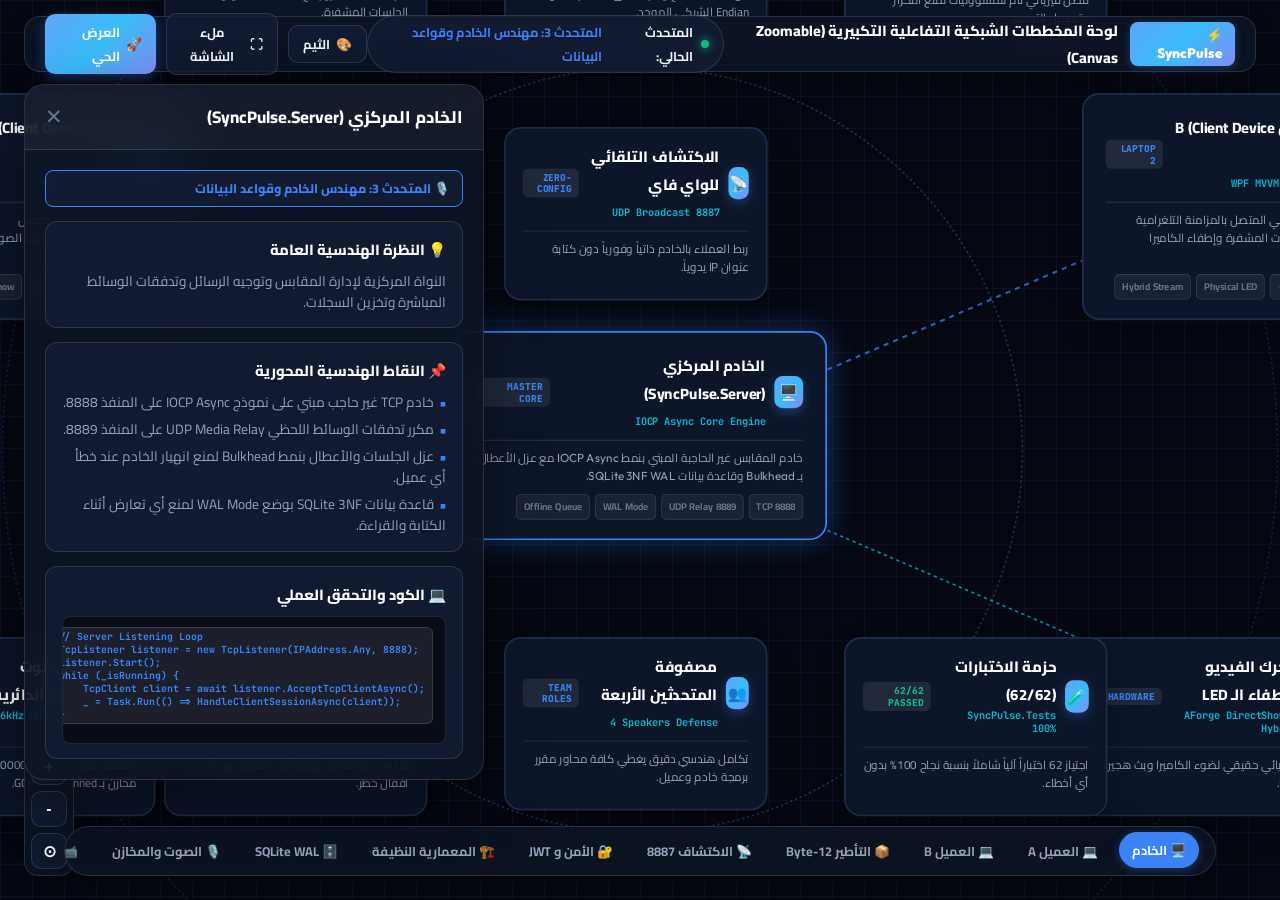
==== commit 46804d18: "feat: implement Zoomable Interactive Network Canvas with deep-dive node inspector" ====
--- a/SyncPulse.Presentation/index.html
+++ b/SyncPulse.Presentation/index.html
@@ -3,7 +3,7 @@
 <head>
     <meta charset="UTF-8">
     <meta name="viewport" content="width=device-width, initial-scale=1.0">
-    <title>SyncPulse | النظام المتقدم للمراسلة والاتصالات للشبكات المحلية</title>
+    <title>SyncPulse Network Canvas | لوحة المخططات الشبكية التفاعلية التكبيرية</title>
     <!-- Google Fonts -->
     <link rel="preconnect" href="https://fonts.googleapis.com">
     <link rel="preconnect" href="https://fonts.gstatic.com" crossorigin>
@@ -12,452 +12,304 @@
 </head>
 <body>
 
-    <!-- Ambient Glowing Background Spheres -->
-    <div class="ambient-glow-top"></div>
-    <div class="ambient-glow-bottom"></div>
-
-    <!-- Sticky Blur Navigation Header -->
-    <header class="site-nav-header">
-        <a href="#hero" class="nav-brand-box">
-            <div class="brand-icon">⚡</div>
-            <div class="brand-title">SyncPulse <span>(SecureTalk)</span></div>
-        </a>
-
-        <nav>
-            <ul class="nav-links-list">
-                <li><a href="#problem" class="nav-link-anchor">المشكلة والحل</a></li>
-                <li><a href="#architecture" class="nav-link-anchor">المعمارية النظيفة</a></li>
-                <li><a href="#framing" class="nav-link-anchor">بروتوكول 12-Byte</a></li>
-                <li><a href="#discovery" class="nav-link-anchor">الاكتشاف التلقائي</a></li>
-                <li><a href="#security" class="nav-link-anchor">الأمن والتشفير</a></li>
-                <li><a href="#concurrency" class="nav-link-anchor">التزامن و WAL</a></li>
-                <li><a href="#media" class="nav-link-anchor">الصوت والفيديو</a></li>
-                <li><a href="#qa" class="nav-link-anchor">الاختبارات (62/62)</a></li>
-            </ul>
-        </nav>
-
-        <div class="nav-actions-group">
-            <button class="theme-switch-btn" onclick="cycleTheme()" title="تبديل مظهر الموقع">
+    <!-- Top Floating HUD Bar -->
+    <header class="hud-top-bar">
+        <div class="hud-left">
+            <span class="hud-brand-pill">⚡ SyncPulse</span>
+            <span class="hud-title-desc">لوحة المخططات الشبكية التفاعلية التكبيرية (Zoomable Canvas)</span>
+        </div>
+
+        <div class="hud-center">
+            <div class="hud-speaker-pulse">
+                <span class="live-dot"></span>
+                <span>المتحدث الحالي: </span>
+                <strong id="active-speaker-label" style="color:var(--brand-primary);">المتحدث 1 (المعمارية والشبكات)</strong>
+            </div>
+        </div>
+
+        <div class="hud-right">
+            <button class="hud-btn" onclick="cycleTheme()" title="تبديل الثيم">
                 <span>🎨</span> الثيم
             </button>
-            <a href="../SyncPulse.Web/index.html" class="cta-live-btn" title="الانتقال لمركز العرض المباشر للأجهزة الثلاثة">
+            <button class="hud-btn" onclick="toggleFullscreen()" title="ملء الشاشة (Press F)">
+                <span>⛶</span> ملء الشاشة
+            </button>
+            <a href="../SyncPulse.Web/index.html" class="hud-btn live-hub" title="الانتقال لمركز العرض المباشر للأجهزة الثلاثة">
                 <span>🚀</span> العرض الحي
             </a>
         </div>
     </header>
 
-    <main class="landing-container">
-
-        <!-- =========================================================================
-             HERO SECTION: Topology & Value Proposition
-             ========================================================================= -->
-        <section id="hero" class="hero-showcase-section">
-            <div class="hero-pill-badge">
-                🎓 مشروع تخرج مقرر برمجة خادم وعميل | تقنية المعلومات
-            </div>
-
-            <h1 class="hero-main-title">
-                نظام الاتصالات والمراسلة المتقدم للشبكات المحلية<br>
-                <span class="gradient-text">SyncPulse (SecureTalk)</span>
-            </h1>
-
-            <p class="hero-subtitle-desc">
-                منصة اتصالات محلية فائقة السرعة مبنية 100% على المقابس الخام <span class="en-term">(C# Raw Sockets)</span> بتشفير عسكري وأداء استثنائي دون أي وسيط سحابي خارجي.
-            </p>
-
-            <div class="hero-actions-row">
-                <a href="../SyncPulse.Web/index.html" class="hero-cta-btn primary">
-                    <span>🖥️</span> تشغيل مركز العرض المباشر للأجهزة الثلاثة
-                </a>
-                <a href="#problem" class="hero-cta-btn secondary">
-                    <span>📑</span> استعراض المعمارية الهندسية
-                </a>
-            </div>
-
-            <!-- Interactive 3-Device Network Topology Visualizer -->
-            <div class="hero-topology-board">
-                <div class="hero-node-card">
-                    <span class="icon">💻</span>
-                    <strong>العميل A</strong>
-                    <small class="en-term">Client Device 1</small>
-                </div>
-
-                <div class="hero-connector-tube">
-                    <span class="tube-label en-term">TCP 8888 (Control)</span>
-                    <div class="tube-line"></div>
-                    <span class="tube-label en-term">UDP 8889 (Media Relay)</span>
-                </div>
-
-                <div class="hero-node-card server-hub">
-                    <span class="icon">🖥️</span>
-                    <strong>الخادم المركزي</strong>
-                    <small class="en-term">SyncPulse.Server</small>
-                </div>
-
-                <div class="hero-connector-tube">
-                    <span class="tube-label en-term">TCP 8888 (Control)</span>
-                    <div class="tube-line"></div>
-                    <span class="tube-label en-term">UDP 8889 (Media Relay)</span>
-                </div>
-
-                <div class="hero-node-card">
-                    <span class="icon">💻</span>
-                    <strong>العميل B</strong>
-                    <small class="en-term">Client Device 2</small>
-                </div>
-            </div>
-        </section>
-
-        <!-- =========================================================================
-             SECTION 1: Problem vs Solution
-             ========================================================================= -->
-        <section id="problem" class="showcase-section">
-            <div class="section-header-block">
-                <span class="section-badge-pill">01 // THE DIAGNOSTIC</span>
-                <h2>لماذا قمنا ببناء نظام SyncPulse؟</h2>
-                <p>معالجة تحديات الاعتماد على السحابة الخارجية في الشبكات والبيئات المعزولة</p>
-            </div>
-
-            <div class="bento-grid-2">
-                <div class="bento-card problem">
-                    <div class="bento-card-header">
-                        <h3>⚠️ مخاطر وتحديات التطبيقات السحابية</h3>
-                        <span class="bento-badge-tag">CLOUD RISKS</span>
-                    </div>
-                    <ul class="bento-bullet-list">
-                        <li><strong>توقف الاتصال:</strong> انقطاع الخدمة فورياً عند انقطاع كابل الإنترنت الخارجي.</li>
-                        <li><strong>انعدام الخصوصية:</strong> تسريب البيانات والملفات الحساسة لخوادم وسيطة خارجية.</li>
-                        <li><strong>هدر النطاق الترددي والبطء:</strong> زمن تأخير مرتفع <span class="en-term">(150ms - 300ms)</span> لمرور البيانات بالإنترنت.</li>
-                    </ul>
-                </div>
-
-                <div class="bento-card solution">
-                    <div class="bento-card-header">
-                        <h3>✅ الحل المعماري في نظام SyncPulse</h3>
-                        <span class="bento-badge-tag">LOCAL SOVEREIGNTY</span>
-                    </div>
-                    <ul class="bento-bullet-list">
-                        <li><strong>استقلالية محلية تامة (<span class="en-term">100% On-Premise LAN</span>):</strong> عمل متواصل بدون إنترنت.</li>
-                        <li><strong>سيادة وأمان بيانات:</strong> تشفير كلمات المرور بـ <span class="en-term">PBKDF2</span> وتوكنات <span class="en-term">JWT</span>.</li>
-                        <li><strong>سرعة واستجابة لحظية:</strong> نقل وسائط فائق بأقل من <span class="en-term">10ms</span> داخل الشبكة المحلية.</li>
-                    </ul>
-                </div>
-            </div>
-        </section>
-
-        <!-- =========================================================================
-             SECTION 2: Clean 3-Tier Architecture
-             ========================================================================= -->
-        <section id="architecture" class="showcase-section">
-            <div class="section-header-block">
-                <span class="section-badge-pill">02 // ARCHITECTURE</span>
-                <h2>معمارية النظام وفق معايير Clean Architecture</h2>
-                <p>فصل فيزيائي تام للمسؤوليات لمنع التكرار وتسهيل التوسع والصيانة</p>
-            </div>
-
-            <div class="bento-grid-3">
-                <div class="bento-card">
-                    <div class="bento-card-header">
-                        <h3>📦 النواة المشتركة (<span class="en-term">Core</span>)</h3>
-                        <span class="bento-badge-tag">CLASS LIB</span>
-                    </div>
-                    <ul class="bento-bullet-list">
-                        <li><strong>ترويسة التأطير:</strong> <span class="en-term">12-Byte FrameHeader</span>.</li>
-                        <li><strong>محرك التشفير:</strong> <span class="en-term">PBKDF2</span> وتوكنات <span class="en-term">JWT</span>.</li>
-                        <li><strong>عقد البيانات:</strong> نماذج <span class="en-term">DTOs</span> وأنواع الحزم.</li>
-                        <li><strong>اكتشاف الشبكة:</strong> خدمة <span class="en-term">UDP Auto-Discovery</span>.</li>
-                    </ul>
-                </div>
-
-                <div class="bento-card">
-                    <div class="bento-card-header">
-                        <h3>🖥️ الخادم المركزي (<span class="en-term">Server</span>)</h3>
-                        <span class="bento-badge-tag">IOCP ENGINE</span>
-                    </div>
-                    <ul class="bento-bullet-list">
-                        <li><strong>خادم TCP:</strong> استماع غير حاجب على المنفذ <span class="en-term">8888</span>.</li>
-                        <li><strong>مكرر الوسائط:</strong> تدفقات <span class="en-term">UDP Relay</span> على المنفذ <span class="en-term">8889</span>.</li>
-                        <li><strong>قاعدة البيانات:</strong> <span class="en-term">SQLite 3NF</span> بوضع <span class="en-term">WAL Mode</span>.</li>
-                        <li><strong>المزامنة:</strong> طابور الرسائل المعلقة <span class="en-term">Offline Queue</span>.</li>
-                    </ul>
-                </div>
-
-                <div class="bento-card">
-                    <div class="bento-card-header">
-                        <h3>💻 تطبيق العميل (<span class="en-term">Client</span>)</h3>
-                        <span class="bento-badge-tag">WPF MVVM</span>
-                    </div>
-                    <ul class="bento-bullet-list">
-                        <li><strong>المقابس غير الحاجبة:</strong> خدمة <span class="en-term">ClientNetworkService</span>.</li>
-                        <li><strong>محرك الصوت:</strong> معيار <span class="en-term">16kHz HD Voice</span> بالمخازن الدائرية.</li>
-                        <li><strong>محرك الفيديو:</strong> مكتبة <span class="en-term">AForge DirectShow & PiP</span>.</li>
-                        <li><strong>عرض الميديا:</strong> عرض الصور والوسائط بنمط تليجرام.</li>
-                    </ul>
-                </div>
-            </div>
-        </section>
-
-        <!-- =========================================================================
-             SECTION 3: Binary Framing & 12-Byte Header
-             ========================================================================= -->
-        <section id="framing" class="showcase-section">
-            <div class="section-header-block">
-                <span class="section-badge-pill">03 // PROTOCOL & FRAMING</span>
-                <h2>بروتوكول التأطير الثنائي (12-Byte FrameHeader)</h2>
-                <p>حل معضلة تجزئة ودمج دفق TCP بترتيب Big-Endian الشبكي الموحد</p>
-            </div>
-
-            <div class="bento-grid-2">
-                <div class="bento-card">
-                    <div class="bento-card-header">
-                        <h3>📐 تركيبة الترويسة الثنائية</h3>
-                        <span class="bento-badge-tag">12 BYTES BIG-ENDIAN</span>
-                    </div>
-
-                    <div class="protocol-table-box">
-                        <div class="proto-cell">
-                            <span class="name">Magic</span>
-                            <span class="val">0x53 ('S')</span>
-                        </div>
-                        <div class="proto-cell">
-                            <span class="name">Version</span>
-                            <span class="val">0x01</span>
-                        </div>
-                        <div class="proto-cell">
-                            <span class="name">Type</span>
-                            <span class="val">Int16 (2B)</span>
-                        </div>
-                        <div class="proto-cell">
-                            <span class="name">Length</span>
-                            <span class="val">Int32 (4B)</span>
-                        </div>
-                        <div class="proto-cell">
-                            <span class="name">Seq</span>
-                            <span class="val">Int32 (4B)</span>
-                        </div>
-                    </div>
-
-                    <div class="code-viewer-frame">
-                        <div class="code-viewer-bar">FrameHeader.cs - BigEndian Serialization</div>
-                        <pre><code>byte[] buf = new byte[12];
-buf[0] = 0x53; buf[1] = 0x01;
-BinaryPrimitives.WriteInt16BigEndian(buf.AsSpan(2, 2), (short)PacketType);
-BinaryPrimitives.WriteInt32BigEndian(buf.AsSpan(4, 4), PayloadLength);
-BinaryPrimitives.WriteInt32BigEndian(buf.AsSpan(8, 4), SequenceNumber);
-return buf;</code></pre>
-                    </div>
-                </div>
-
-                <div class="bento-card">
-                    <div class="bento-card-header">
-                        <h3>⚙️ آلة حالة فك التأطير (<span class="en-term">Parser State Machine</span>)</h3>
-                        <span class="bento-badge-tag">PARSER FLOW</span>
-                    </div>
-                    <ul class="bento-bullet-list">
-                        <li><strong>1. التجميع في المخزن:</strong> قراءة دفق TCP المستمر دون افتراض وصول الحزمة دفعة واحدة.</li>
-                        <li><strong>2. فحص الـ Magic Byte:</strong> التحقق من بايت <span class="en-term">0x53</span> فور اكتمال 12 بايت واستخراج طول الحمولة.</li>
-                        <li><strong>3. تسليم الحزمة الكاملة:</strong> اقتطاع الحمولة بدقة وتدوير البايتات للحزمة التالية.</li>
-                        <li><strong>★ أهمية Big-Endian:</strong> توحيد قراءة الأرقام بين معالجات x86 ومعالجات ARM.</li>
-                    </ul>
-                </div>
-            </div>
-        </section>
-
-        <!-- =========================================================================
-             SECTION 4: Zero-Config UDP Discovery
-             ========================================================================= -->
-            <section id="discovery" class="showcase-section">
-            <div class="section-header-block">
-                <span class="section-badge-pill">04 // AUTO-DISCOVERY</span>
-                <h2>الاكتشاف التلقائي لشبكات الواي فاي (UDP Port 8887)</h2>
-                <p>ربط العملاء بالخادم ذاتياً وفورياً بنمط Zero-Configuration دون ضبط IP يدوي</p>
-            </div>
-
-            <div class="step-timeline-row">
-                <div class="timeline-step-card">
-                    <div class="num-badge">1</div>
-                    <strong>إعلان الخادم الدوري</strong>
-                    <p>يبث الخادم رسالة برودكاست كل 3 ثوانٍ على المنفذ 8887 على 255.255.255.255.</p>
-                    <code class="en-term" style="margin-top:8px;">UDP 8887 BROADCAST</code>
-                </div>
-
-                <div class="timeline-step-card">
-                    <div class="num-badge">2</div>
-                    <strong>التقاط العميل للإعلان</strong>
-                    <p>يستمع العميل على المنفذ 8887 ويلتقط إعلان السيرفر ويستخرج IP الخادم فورياً.</p>
-                    <code class="en-term" style="margin-top:8px;">CAPTURE SERVER IP</code>
-                </div>
-
-                <div class="timeline-step-card">
-                    <div class="num-badge">3</div>
-                    <strong>بدء الاتصال والمصافحة</strong>
-                    <p>يبدأ العميل مصافحة TCP فوراً على المنفذ 8888 ويسجل دخوله بسلاسة تامة.</p>
-                    <code class="en-term" style="margin-top:8px;">TCP CONNECT 8888</code>
-                </div>
-            </div>
-        </section>
-
-        <!-- =========================================================================
-             SECTION 5: Cyber Security & Cryptography
-             ========================================================================= -->
-        <section id="security" class="showcase-section">
-            <div class="section-header-block">
-                <span class="section-badge-pill">05 // SECURITY & CRYPTO</span>
-                <h2>الأمن السيبراني والمصادقة المشفرة (PBKDF2 & JWT)</h2>
-                <p>تطبيق أعلى المعايير القياسية (NIST SP 800-63B & RFC 7519) لحماية المستخدمين</p>
-            </div>
-
-            <div class="bento-grid-3">
-                <div class="bento-card">
-                    <div class="bento-card-header">
-                        <h3>🔐 تجزئة كلمات المرور</h3>
-                        <span class="bento-badge-tag">PBKDF2</span>
-                    </div>
-                    <ul class="bento-bullet-list">
-                        <li><strong>128-bit Salt:</strong> ملح عشوائي فريد يبطل هجمات جداول قوس قزح.</li>
-                        <li><strong>100,000 تكرار:</strong> إبطاء هجمات التخمين بالقوة الغاشمة.</li>
-                        <li><strong>FixedTimeEquals:</strong> حماية تامة من هجمات التوقيت (<span class="en-term">Timing Attacks</span>).</li>
-                    </ul>
-                </div>
-
-                <div class="bento-card">
-                    <div class="bento-card-header">
-                        <h3>🎫 إدارة الجلسات</h3>
-                        <span class="bento-badge-tag">JWT RFC 7519</span>
-                    </div>
-                    <ul class="bento-bullet-list">
-                        <li><strong>توقيع HMAC-SHA256:</strong> منع تزوير بيانات التوكن.</li>
-                        <li><strong>تحقق رياضي لحظي:</strong> التحقق دون استعلام قاعدة البيانات في كل حزمة.</li>
-                        <li><strong>انتهاء تلقائي:</strong> إدارة دورة حياة الجلسات بأمان.</li>
-                    </ul>
-                </div>
-
-                <div class="bento-card">
-                    <div class="bento-card-header">
-                        <h3>🛡️ التحصين وسجلات التدقيق</h3>
-                        <span class="bento-badge-tag">ISO 27001</span>
-                    </div>
-                    <ul class="bento-bullet-list">
-                        <li><strong>Parameterized Queries:</strong> حماية قاعدة البيانات من حقن SQL.</li>
-                        <li><strong>سقف 10MB للحزمة:</strong> حماية الخادم من هجمات حجب الخدمة (<span class="en-term">DoS</span>).</li>
-                        <li><strong>سجلات ISO 27001:</strong> توثيق عمليات الدخول في جدول التدقيق.</li>
-                    </ul>
-                </div>
-            </div>
-        </section>
-
-        <!-- =========================================================================
-             SECTION 6: Server Concurrency & SQLite WAL Mode
-             ========================================================================= -->
-        <section id="concurrency" class="showcase-section">
-            <div class="section-header-block">
-                <span class="section-badge-pill">06 // CONCURRENCY & DB</span>
-                <h2>التزامن الفائق بـ IOCP وعزل الأعطال و SQLite WAL Mode</h2>
-                <p>خدمة مئات المتصلين دون اختناق الخيوط مع مناعة تامة ضد الانهيار</p>
-            </div>
-
-            <div class="bento-grid-2">
-                <div class="bento-card">
-                    <div class="bento-card-header">
-                        <h3>⚡ نموذج التزامن وعزل الجلسات</h3>
-                        <span class="bento-badge-tag">IOCP & BULKHEAD</span>
-                    </div>
-                    <ul class="bento-bullet-list">
-                        <li><strong>منافذ إكمال الإدخال/الإخراج (<span class="en-term">IOCP</span>):</strong> استخدام <span class="en-term">async/await</span> دون حجز خيوط في وضع الانتظار.</li>
-                        <li><strong>تجنب اختناق الخيوط:</strong> تفادي عيوب حجز خيط لكل عميل (<span class="en-term">Thread-per-Client</span>).</li>
-                        <li><strong>نمط الحواجز (<span class="en-term">Bulkhead</span>):</strong> عزل كل عميل في كتلة معالجة مستقلة لمنع انهيار الخادم.</li>
-                    </ul>
-                </div>
-
-                <div class="bento-card">
-                    <div class="bento-card-header">
-                        <h3>🗄️ قاعدة بيانات SQLite 3NF ووضع WAL</h3>
-                        <span class="bento-badge-tag">WAL MODE</span>
-                    </div>
-                    <ul class="bento-bullet-list">
-                        <li><strong>وضع WAL Mode:</strong> قراءات متزامنة لا نهائية أثناء الكتابة دون أي أقفال حظر.</li>
-                        <li><strong>تصميم الشكل المعياري 3NF:</strong> 7 جداول مترابطة بمفاتيح أجنبية تمنع تكرار البيانات.</li>
-                        <li><strong>المعاملات الذرية (<span class="en-term">ACID</span>):</strong> ضمان سلامة وتناسق الرسائل والمكالمات.</li>
-                    </ul>
-                </div>
-            </div>
-        </section>
-
-        <!-- =========================================================================
-             SECTION 7: Audio & Video Media Engines
-             ========================================================================= -->
-        <section id="media" class="showcase-section">
-            <div class="section-header-block">
-                <span class="section-badge-pill">07 // REAL-TIME MEDIA</span>
-                <h2>محرك الصوت 16kHz HD ومحرك الفيديو المباشر AForge</h2>
-                <p>القضاء التام على خطأ الذاكرة 0xc0000005 والتحكم الفيزيائي بإطفاء ضوء الكاميرا LED</p>
-            </div>
-
-            <div class="bento-grid-2">
-                <div class="bento-card">
-                    <div class="bento-card-header">
-                        <h3>🎙️ محرك الصوت والمخازن الدائرية الثابتة</h3>
-                        <span class="bento-badge-tag">PRE-PINNED RING</span>
-                    </div>
-                    <ul class="bento-bullet-list">
-                        <li><strong>تثبيت 8 مخازن مسبقاً:</strong> حجز وتثبيت 8 مخازن بـ <span class="en-term">GCHandleType.Pinned</span> مرة واحدة فقط عند بدء المكالمة.</li>
-                        <li><strong>Zero-Allocation:</strong> نسخ البيانات عبر <span class="en-term">Buffer.BlockCopy</span> دورياً داخل المخزن التالي: <code class="en-term">(_outIndex + 1) % 8</code>.</li>
-                        <li><strong>استقرار 100%:</strong> صفر استدعاءات للـ GC وصفر تجميد للواجهة.</li>
-                    </ul>
-                </div>
-
-                <div class="bento-card">
-                    <div class="bento-card-header">
-                        <h3>📹 محرك الفيديو وإطفاء ضوء الكاميرا الحقيقي</h3>
-                        <span class="bento-badge-tag">DIRECTSHOW LED</span>
-                    </div>
-                    <ul class="bento-bullet-list">
-                        <li><strong>مكتبة AForge DirectShow:</strong> تعامل مباشر مع مقبض الكاميرا في نظام التشغيل.</li>
-                        <li><strong>إغلاق فيزيائي:</strong> إرسال إشارة <span class="en-term">SignalToStop()</span> فينطفئ ضوء الـ LED الحقيقي لحماية الخصوصية.</li>
-                        <li><strong>البث الهجين (UDP+TCP):</strong> قناتان متوازيتان مع إلغاء تكرار الإطارات لحظياً.</li>
-                    </ul>
-                </div>
-            </div>
-        </section>
-
-        <!-- =========================================================================
-             SECTION 8: QA & Automated Tests (62/62)
-             ========================================================================= -->
-        <section id="qa" class="showcase-section">
-            <div class="section-header-block">
-                <span class="section-badge-pill">08 // QA & VERIFICATION</span>
-                <h2>نتائج حزمة الاختبارات الآلية الشاملة (SyncPulse.Tests)</h2>
-                <p>تحقق برمجي كامل بنسبة نجاح 100% من 10 وحدات نظام رئيسية</p>
-            </div>
-
-            <div style="background:var(--status-emerald-bg); border:1px solid rgba(16, 185, 129, 0.3); border-radius:18px; padding:18px 32px; display:flex; justify-content:space-between; align-items:center; margin-bottom:20px;">
-                <span style="font-size:2.2rem; font-weight:900; color:var(--status-emerald); font-family:var(--font-en);">62 / 62 PASSED</span>
-                <span style="font-size:1.05rem; font-weight:800; color:var(--status-emerald);">اجتياز 62 اختباراً آلياً شاملاً بنسبة نجاح 100% (0 Failures)</span>
-            </div>
-
-            <div class="bento-grid-2">
-                <div class="bento-card" style="padding:16px 20px; font-weight:700;"><span style="color:var(--status-emerald); font-weight:900;">✔</span> 1. التأطير 12-Byte وترتيب Big-Endian</div>
-                <div class="bento-card" style="padding:16px 20px; font-weight:700;"><span style="color:var(--status-emerald); font-weight:900;">✔</span> 2. تسلسل حزم SyncPacket الثنائية</div>
-                <div class="bento-card" style="padding:16px 20px; font-weight:700;"><span style="color:var(--status-emerald); font-weight:900;">✔</span> 3. محرك التشفير PBKDF2 والـ Salt والـ JWT</div>
-                <div class="bento-card" style="padding:16px 20px; font-weight:700;"><span style="color:var(--status-emerald); font-weight:900;">✔</span> 4. محلل تجزئة دفق TCP (FrameStreamParser)</div>
-                <div class="bento-card" style="padding:16px 20px; font-weight:700;"><span style="color:var(--status-emerald); font-weight:900;">✔</span> 5. قاعدة بيانات SQLite والمستودعات السبعة</div>
-                <div class="bento-card" style="padding:16px 20px; font-weight:700;"><span style="color:var(--status-emerald); font-weight:900;">✔</span> 6. إدارة الجلسات وتتبع الاتصال SessionManager</div>
-                <div class="bento-card" style="padding:16px 20px; font-weight:700;"><span style="color:var(--status-emerald); font-weight:900;">✔</span> 7. منسق إشارات المكالمات CallCoordinator</div>
-                <div class="bento-card" style="padding:16px 20px; font-weight:700;"><span style="color:var(--status-emerald); font-weight:900;">✔</span> 8. مكرر تدفقات الوسائط اللحظي UdpMediaRelay</div>
-                <div class="bento-card" style="padding:16px 20px; font-weight:700;"><span style="color:var(--status-emerald); font-weight:900;">✔</span> 9. الاكتشاف التلقائي لشبكات الواي فاي UDP 8887</div>
-                <div class="bento-card" style="padding:16px 20px; font-weight:700;"><span style="color:var(--status-emerald); font-weight:900;">✔</span> 10. اتصال كامل End-to-End عبر مقابس حقيقية</div>
-            </div>
-        </section>
-
-    </main>
-
-    <!-- Footer -->
-    <footer class="site-footer">
-        <div class="landing-container">
-            <div class="footer-meta-brand">SyncPulse (SecureTalk)</div>
-            <p class="footer-copy-text">مشروع تخرج مقرر برمجة خادم وعميل | تقنية المعلومات | جاهزون لبدء العرض العملي الحي</p>
-        </div>
-    </footer>
+    <!-- Infinite Zoomable Canvas Viewport -->
+    <div class="canvas-viewport" id="canvas-viewport">
+
+        <!-- The Movable / Scalable Network World Plane -->
+        <div class="canvas-world" id="canvas-world">
+
+            <!-- SVG Animated Connections Layer -->
+            <svg class="connections-svg-layer">
+                <!-- Lines from Server to Clients -->
+                <path d="M 1600 1100 L 900 800" class="pipeline-wire" />
+                <path d="M 1600 1100 L 2300 800" class="pipeline-wire" />
+                
+                <!-- Media Relay Lines -->
+                <path d="M 1600 1100 L 900 1400" class="pipeline-wire media" />
+                <path d="M 1600 1100 L 2300 1400" class="pipeline-wire media" />
+                
+                <!-- Broadcast Discovery Lines -->
+                <circle cx="1600" cy="1100" r="450" class="pipeline-wire discovery" style="opacity:0.25;" />
+                <circle cx="1600" cy="1100" r="750" class="pipeline-wire discovery" style="opacity:0.15;" />
+            </svg>
+
+            <!-- =========================================================================
+                 CENTRAL NODE: Master Server Node
+                 ========================================================================= -->
+            <div class="network-node server-master-node" style="top: 960px; left: 1380px;" onclick="inspectNode('server')">
+                <div class="node-header">
+                    <div class="node-title-group">
+                        <div class="node-icon-bubble">🖥️</div>
+                        <div class="node-title-text">
+                            <h3>الخادم المركزي (SyncPulse.Server)</h3>
+                            <small class="en-term">IOCP Async Core Engine</small>
+                        </div>
+                    </div>
+                    <span class="node-badge">MASTER CORE</span>
+                </div>
+                <p class="node-body-summary">
+                    خادم المقابس غير الحاجبة المبني بنمط <span class="en-term">IOCP Async</span> مع عزل الأعطال بـ <span class="en-term">Bulkhead</span> وقاعدة بيانات <span class="en-term">SQLite 3NF WAL</span>.
+                </p>
+                <div class="node-pills-list">
+                    <span class="node-tag-pill">TCP 8888</span>
+                    <span class="node-tag-pill">UDP Relay 8889</span>
+                    <span class="node-tag-pill">WAL Mode</span>
+                    <span class="node-tag-pill">Offline Queue</span>
+                </div>
+            </div>
+
+            <!-- =========================================================================
+                 CLIENT NODE A (Left)
+                 ========================================================================= -->
+            <div class="network-node client-node" style="top: 680px; left: 720px;" onclick="inspectNode('client_a')">
+                <div class="node-header">
+                    <div class="node-title-group">
+                        <div class="node-icon-bubble">💻</div>
+                        <div class="node-title-text">
+                            <h3>العميل A (Client Device 1)</h3>
+                            <small class="en-term">WPF MVVM Desktop</small>
+                        </div>
+                    </div>
+                    <span class="node-badge">LAPTOP 1</span>
+                </div>
+                <p class="node-body-summary">
+                    تطبيق العميل المتصل عبر مقبس <span class="en-term">ClientNetworkService</span> ومحرك الصوت <span class="en-term">16kHz HD</span> وفيديو <span class="en-term">AForge</span>.
+                </p>
+                <div class="node-pills-list">
+                    <span class="node-tag-pill">Async Sockets</span>
+                    <span class="node-tag-pill">Ring Buffers</span>
+                    <span class="node-tag-pill">DirectShow</span>
+                </div>
+            </div>
+
+            <!-- =========================================================================
+                 CLIENT NODE B (Right)
+                 ========================================================================= -->
+            <div class="network-node client-node" style="top: 680px; left: 2120px;" onclick="inspectNode('client_b')">
+                <div class="node-header">
+                    <div class="node-title-group">
+                        <div class="node-icon-bubble">💻</div>
+                        <div class="node-title-text">
+                            <h3>العميل B (Client Device 2)</h3>
+                            <small class="en-term">WPF MVVM Desktop</small>
+                        </div>
+                    </div>
+                    <span class="node-badge">LAPTOP 2</span>
+                </div>
+                <p class="node-body-summary">
+                    تطبيق العميل الثاني المتصل بالمزامنة التلغرامية للرسائل والمكالمات المشفرة وإطفاء الكاميرا الفيزيائي.
+                </p>
+                <div class="node-pills-list">
+                    <span class="node-tag-pill">Message Sync ✓✓</span>
+                    <span class="node-tag-pill">Physical LED</span>
+                    <span class="node-tag-pill">Hybrid Stream</span>
+                </div>
+            </div>
+
+            <!-- =========================================================================
+                 SATELLITE PROTOCOL & ARCHITECTURE NODES
+                 ========================================================================= -->
+
+            <!-- Node: 12-Byte FrameHeader -->
+            <div class="network-node module-satellite-node" style="top: 420px; left: 1440px;" onclick="inspectNode('framing')">
+                <div class="node-header">
+                    <div class="node-title-group">
+                        <div class="node-icon-bubble">📦</div>
+                        <div class="node-title-text">
+                            <h3>بروتوكول التأطير الثنائي</h3>
+                            <small class="en-term">12-Byte FrameHeader</small>
+                        </div>
+                    </div>
+                    <span class="node-badge">BIG-ENDIAN</span>
+                </div>
+                <p class="node-body-summary">حل مشكلة دمج وتجزئة دفق TCP بترتيب Big-Endian الشبكي الموحد.</p>
+            </div>
+
+            <!-- Node: UDP Auto-Discovery -->
+            <div class="network-node module-satellite-node" style="top: 720px; left: 1440px;" onclick="inspectNode('discovery')">
+                <div class="node-header">
+                    <div class="node-title-group">
+                        <div class="node-icon-bubble">📡</div>
+                        <div class="node-title-text">
+                            <h3>الاكتشاف التلقائي للواي فاي</h3>
+                            <small class="en-term">UDP Broadcast 8887</small>
+                        </div>
+                    </div>
+                    <span class="node-badge">ZERO-CONFIG</span>
+                </div>
+                <p class="node-body-summary">ربط العملاء بالخادم ذاتياً وفورياً دون كتابة عنوان IP يدوياً.</p>
+            </div>
+
+            <!-- Node: Cyber Security & JWT -->
+            <div class="network-node module-satellite-node" style="top: 420px; left: 1040px;" onclick="inspectNode('security')">
+                <div class="node-header">
+                    <div class="node-title-group">
+                        <div class="node-icon-bubble">🔐</div>
+                        <div class="node-title-text">
+                            <h3>الأمن والتشفير والمصادقة</h3>
+                            <small class="en-term">PBKDF2 & JWT RFC 7519</small>
+                        </div>
+                    </div>
+                    <span class="node-badge">ISO 27001</span>
+                </div>
+                <p class="node-body-summary">تجزئة كلمات المرور مع 128-bit Salt وتوكنات الجلسات المشفرة.</p>
+            </div>
+
+            <!-- Node: Clean 3-Tier Architecture -->
+            <div class="network-node module-satellite-node" style="top: 420px; left: 1840px;" onclick="inspectNode('clean_arch')">
+                <div class="node-header">
+                    <div class="node-title-group">
+                        <div class="node-icon-bubble">🏗️</div>
+                        <div class="node-title-text">
+                            <h3>المعمارية النظيفة (3-Tier)</h3>
+                            <small class="en-term">Core / Server / Client</small>
+                        </div>
+                    </div>
+                    <span class="node-badge">CLEAN CODE</span>
+                </div>
+                <p class="node-body-summary">فصل فيزيائي تام للمسؤوليات لمنع التكرار وتسهيل التوسع.</p>
+            </div>
+
+            <!-- Node: SQLite 3NF & WAL Mode -->
+            <div class="network-node module-satellite-node" style="top: 1320px; left: 1040px;" onclick="inspectNode('sqlite_wal')">
+                <div class="node-header">
+                    <div class="node-title-group">
+                        <div class="node-icon-bubble">🗄️</div>
+                        <div class="node-title-text">
+                            <h3>قواعد البيانات والتزامن</h3>
+                            <small class="en-term">SQLite 3NF WAL Mode</small>
+                        </div>
+                    </div>
+                    <span class="node-badge">CONCURRENCY</span>
+                </div>
+                <p class="node-body-summary">قراءات متزامنة لا نهائية أثناء الكتابة دون أي أقفال حظر.</p>
+            </div>
+
+            <!-- Node: Audio Engine & Ring Buffers -->
+            <div class="network-node module-satellite-node" style="top: 1320px; left: 720px;" onclick="inspectNode('audio_ring')">
+                <div class="node-header">
+                    <div class="node-title-group">
+                        <div class="node-icon-bubble">🎙️</div>
+                        <div class="node-title-text">
+                            <h3>محرك الصوت والمخازن الدائرية</h3>
+                            <small class="en-term">16kHz HD Voice Pre-Pinned</small>
+                        </div>
+                    </div>
+                    <span class="node-badge">ZERO-ALLOC</span>
+                </div>
+                <p class="node-body-summary">القضاء التام على خطأ 0xc0000005 وتثبيت 8 مخازن بـ GCHandle Pinned.</p>
+            </div>
+
+            <!-- Node: Video & Physical LED Control -->
+            <div class="network-node module-satellite-node" style="top: 1320px; left: 2120px;" onclick="inspectNode('video_led')">
+                <div class="node-header">
+                    <div class="node-title-group">
+                        <div class="node-icon-bubble">📹</div>
+                        <div class="node-title-text">
+                            <h3>محرك الفيديو وإطفاء الـ LED</h3>
+                            <small class="en-term">AForge DirectShow & Hybrid</small>
+                        </div>
+                    </div>
+                    <span class="node-badge">HARDWARE</span>
+                </div>
+                <p class="node-body-summary">إغلاق فيزيائي حقيقي لضوء الكاميرا وبث هجين UDP+TCP.</p>
+            </div>
+
+            <!-- Node: 4-Speaker Team Matrix -->
+            <div class="network-node module-satellite-node" style="top: 1320px; left: 1440px;" onclick="inspectNode('speakers_matrix')">
+                <div class="node-header">
+                    <div class="node-title-group">
+                        <div class="node-icon-bubble">👥</div>
+                        <div class="node-title-text">
+                            <h3>مصفوفة المتحدثين الأربعة</h3>
+                            <small class="en-term">4 Speakers Defense</small>
+                        </div>
+                    </div>
+                    <span class="node-badge">TEAM ROLES</span>
+                </div>
+                <p class="node-body-summary">تكامل هندسي دقيق يغطي كافة محاور مقرر برمجة خادم وعميل.</p>
+            </div>
+
+            <!-- Node: Automated Tests 62/62 -->
+            <div class="network-node module-satellite-node" style="top: 1320px; left: 1840px;" onclick="inspectNode('tests_qa')">
+                <div class="node-header">
+                    <div class="node-title-group">
+                        <div class="node-icon-bubble">🧪</div>
+                        <div class="node-title-text">
+                            <h3>حزمة الاختبارات (62/62)</h3>
+                            <small class="en-term">SyncPulse.Tests 100%</small>
+                        </div>
+                    </div>
+                    <span class="node-badge" style="color:var(--status-emerald);">62/62 PASSED</span>
+                </div>
+                <p class="node-body-summary">اجتياز 62 اختباراً آلياً شاملاً بنسبة نجاح 100% بدون أي أخطاء.</p>
+            </div>
+
+        </div>
+
+    </div>
+
+    <!-- Canvas Zoom Controller Deck (Left Bottom) -->
+    <div class="hud-zoom-controls">
+        <button class="zoom-btn" onclick="zoomIn()" title="تكبير (Zoom In)">+</button>
+        <button class="zoom-btn" onclick="zoomOut()" title="تصغير (Zoom Out)">-</button>
+        <button class="zoom-btn" onclick="resetZoom()" title="إعادة ضبط العرض (Reset)">⊙</button>
+    </div>
+
+    <!-- Quick Node Navigator Drawer (Bottom Center) -->
+    <nav class="hud-quick-nodes-deck">
+        <button class="node-chip-btn active" onclick="focusNode('server')">🖥️ الخادم</button>
+        <button class="node-chip-btn" onclick="focusNode('client_a')">💻 العميل A</button>
+        <button class="node-chip-btn" onclick="focusNode('client_b')">💻 العميل B</button>
+        <button class="node-chip-btn" onclick="focusNode('framing')">📦 التأطير 12-Byte</button>
+        <button class="node-chip-btn" onclick="focusNode('discovery')">📡 الاكتشاف 8887</button>
+        <button class="node-chip-btn" onclick="focusNode('security')">🔐 الأمن و JWT</button>
+        <button class="node-chip-btn" onclick="focusNode('clean_arch')">🏗️ المعمارية النظيفة</button>
+        <button class="node-chip-btn" onclick="focusNode('sqlite_wal')">🗄️ SQLite WAL</button>
+        <button class="node-chip-btn" onclick="focusNode('audio_ring')">🎙️ الصوت والمخازن</button>
+        <button class="node-chip-btn" onclick="focusNode('video_led')">📹 الفيديو والـ LED</button>
+        <button class="node-chip-btn" onclick="focusNode('speakers_matrix')">👥 المتحدثون</button>
+        <button class="node-chip-btn" onclick="focusNode('tests_qa')">🧪 الاختبارات 62/62</button>
+    </nav>
+
+    <!-- Deep-Dive Flyout Inspector Drawer (Left Panel) -->
+    <aside class="inspector-flyout-drawer" id="inspector-flyout">
+        <div class="inspector-header">
+            <h3 id="inspector-title">تفاصيل العقدة الشبكية</h3>
+            <button class="inspector-close-btn" onclick="closeInspector()">✕</button>
+        </div>
+        <div class="inspector-body" id="inspector-content">
+            <!-- Dynamic Content Injected via JS -->
+        </div>
+    </aside>
 
     <script src="presentation.js"></script>
 </body>
--- a/SyncPulse.Presentation/style.css
+++ b/SyncPulse.Presentation/style.css
@@ -1,30 +1,34 @@
 /* ==========================================================================
-   SyncPulse Technical Product Showcase & Smooth Landing Experience
-   Linear / Apple Keynote Aesthetic with Ambient Glass, Glowing Gradients & Smooth Scroll
+   SyncPulse Zoomable Interactive Network Canvas - CSS Architecture
+   Interactive Node-Graph, Smooth Pan & Zoom, Ambient Glows & Multi-Theme HUD
    ========================================================================== */
 
 :root {
-    /* 🌌 Theme 1: Deep Cyber / Linear Space (Default) */
-    --bg-page: #060913;
-    --bg-surface: rgba(14, 21, 37, 0.85);
-    --bg-card: rgba(22, 33, 58, 0.7);
-    --bg-card-hover: rgba(30, 45, 78, 0.9);
-    --bg-code: #090D18;
-    --bg-pill: rgba(59, 130, 246, 0.15);
+    /* 🌌 Theme 1: Cyber Space Graph (Default) */
+    --canvas-bg: #050811;
+    --grid-line: rgba(59, 130, 246, 0.07);
+    --grid-dot: rgba(59, 130, 246, 0.15);
+    
+    --hud-bg: rgba(13, 20, 36, 0.85);
+    --hud-card: rgba(20, 30, 52, 0.75);
+    --hud-card-hover: rgba(28, 42, 72, 0.9);
+    --hud-border: rgba(255, 255, 255, 0.12);
+    
+    --node-bg: #0D1629;
+    --node-border: #1E2D4A;
+    --node-border-hover: #3B82F6;
+    --node-glow: rgba(59, 130, 246, 0.3);
     
     --brand-primary: #3B82F6;
     --brand-accent: #06B6D4;
     --brand-gradient: linear-gradient(135deg, #60A5FA 0%, #38BDF8 50%, #818CF8 100%);
-    --brand-glow: rgba(59, 130, 246, 0.25);
+    --brand-glow: rgba(59, 130, 246, 0.35);
     
     --text-hero: #FFFFFF;
     --text-primary: #F1F5F9;
     --text-secondary: #94A3B8;
     --text-muted: #64748B;
     
-    --border-glass: rgba(255, 255, 255, 0.1);
-    --border-hover: rgba(59, 130, 246, 0.5);
-    
     --status-emerald: #10B981;
     --status-emerald-bg: rgba(16, 185, 129, 0.15);
     --status-rose: #F43F5E;
@@ -33,60 +37,66 @@
     --font-ar: 'Cairo', -apple-system, BlinkMacSystemFont, sans-serif;
     --font-en: 'Outfit', sans-serif;
     --font-mono: 'JetBrains Mono', monospace;
-    
-    --nav-height: 64px;
-}
-
-/* 💎 Theme 2: Titanium Light / Stripe Mode */
+}
+
+/* 💎 Theme 2: Titanium Light Graph */
 [data-theme="light"] {
-    --bg-page: #F8FAFC;
-    --bg-surface: rgba(255, 255, 255, 0.9);
-    --bg-card: #FFFFFF;
-    --bg-card-hover: #F1F5F9;
-    --bg-code: #0F172A;
-    --bg-pill: #EFF6FF;
+    --canvas-bg: #F8FAFC;
+    --grid-line: rgba(37, 99, 235, 0.06);
+    --grid-dot: rgba(37, 99, 235, 0.12);
+    
+    --hud-bg: rgba(255, 255, 255, 0.92);
+    --hud-card: #FFFFFF;
+    --hud-card-hover: #F1F5F9;
+    --hud-border: #E2E8F0;
+    
+    --node-bg: #FFFFFF;
+    --node-border: #CBD5E1;
+    --node-border-hover: #2563EB;
+    --node-glow: rgba(37, 99, 235, 0.2);
     
     --brand-primary: #2563EB;
     --brand-accent: #0284C7;
     --brand-gradient: linear-gradient(135deg, #1E3A8A 0%, #2563EB 50%, #0284C7 100%);
-    --brand-glow: rgba(37, 99, 235, 0.12);
+    --brand-glow: rgba(37, 99, 235, 0.15);
     
     --text-hero: #0F172A;
     --text-primary: #1E293B;
     --text-secondary: #475569;
     --text-muted: #94A3B8;
     
-    --border-glass: #E2E8F0;
-    --border-hover: #3B82F6;
-    
     --status-emerald: #059669;
     --status-emerald-bg: #ECFDF5;
     --status-rose: #E11D48;
     --status-rose-bg: #FFF1F2;
 }
 
-/* 🌿 Theme 3: Matrix Green */
+/* 🌿 Theme 3: Matrix Green Graph */
 [data-theme="matrix"] {
-    --bg-page: #030C09;
-    --bg-surface: rgba(6, 26, 20, 0.88);
-    --bg-card: rgba(10, 38, 30, 0.75);
-    --bg-card-hover: rgba(16, 56, 44, 0.9);
-    --bg-code: #020806;
-    --bg-pill: rgba(16, 185, 129, 0.15);
+    --canvas-bg: #030C08;
+    --grid-line: rgba(16, 185, 129, 0.08);
+    --grid-dot: rgba(16, 185, 129, 0.18);
+    
+    --hud-bg: rgba(6, 26, 19, 0.9);
+    --hud-card: rgba(10, 40, 30, 0.8);
+    --hud-card-hover: rgba(16, 58, 44, 0.95);
+    --hud-border: rgba(16, 185, 129, 0.25);
+    
+    --node-bg: #061F17;
+    --node-border: rgba(16, 185, 129, 0.35);
+    --node-border-hover: #10B981;
+    --node-glow: rgba(16, 185, 129, 0.35);
     
     --brand-primary: #10B981;
     --brand-accent: #34D399;
     --brand-gradient: linear-gradient(135deg, #059669 0%, #10B981 50%, #6EE7B7 100%);
-    --brand-glow: rgba(16, 185, 129, 0.25);
+    --brand-glow: rgba(16, 185, 129, 0.3);
     
     --text-hero: #ECFDF5;
     --text-primary: #D1FAE5;
     --text-secondary: #6EE7B7;
     --text-muted: #34D399;
     
-    --border-glass: rgba(16, 185, 129, 0.2);
-    --border-hover: #10B981;
-    
     --status-emerald: #10B981;
     --status-emerald-bg: rgba(16, 185, 129, 0.2);
     --status-rose: #F43F5E;
@@ -99,22 +109,17 @@
     box-sizing: border-box;
 }
 
-html {
-    scroll-behavior: smooth;
-    scroll-padding-top: calc(var(--nav-height) + 24px);
-}
-
-body {
-    width: 100%;
-    min-height: 100vh;
-    background-color: var(--bg-page);
+html, body {
+    width: 100vw;
+    height: 100vh;
+    overflow: hidden;
+    background-color: var(--canvas-bg);
     color: var(--text-primary);
     font-family: var(--font-ar);
     direction: rtl;
     text-align: right;
-    overflow-x: hidden;
-    line-height: 1.6;
-    transition: background-color 0.4s ease, color 0.4s ease;
+    user-select: none;
+    transition: background-color 0.3s ease;
     -webkit-font-smoothing: antialiased;
 }
 
@@ -128,13 +133,13 @@
 
 code, .code-inline {
     font-family: var(--font-mono);
-    font-size: 0.84em;
-    padding: 2px 8px;
+    font-size: 0.82em;
+    padding: 2px 7px;
     background: rgba(255, 255, 255, 0.08);
     color: var(--brand-primary);
     border-radius: 6px;
     font-weight: 700;
-    border: 1px solid var(--border-glass);
+    border: 1px solid var(--hud-border);
 }
 [data-theme="light"] code {
     background: #E2E8F0;
@@ -142,652 +147,513 @@
 }
 
 /* --------------------------------------------------------------------------
-   Ambient Radial Background Glows
+   Infinite Zoomable Canvas Viewport
    -------------------------------------------------------------------------- */
-.ambient-glow-top {
-    position: fixed;
-    top: -200px;
+.canvas-viewport {
+    width: 100vw;
+    height: 100vh;
+    position: relative;
+    overflow: hidden;
+    cursor: grab;
+    background-size: 32px 32px;
+    background-image: 
+        linear-gradient(to right, var(--grid-line) 1px, transparent 1px),
+        linear-gradient(to bottom, var(--grid-line) 1px, transparent 1px);
+}
+
+.canvas-viewport:active {
+    cursor: grabbing;
+}
+
+/* The Movable / Scalable Network World Plane */
+.canvas-world {
+    position: absolute;
+    width: 3200px;
+    height: 2200px;
+    top: 50%;
     left: 50%;
-    transform: translateX(-50%);
-    width: 900px;
-    height: 600px;
-    background: radial-gradient(circle, var(--brand-glow) 0%, transparent 70%);
-    filter: blur(120px);
+    transform-origin: center center;
+    transition: transform 0.05s ease-out;
     pointer-events: none;
-    z-index: 0;
-}
-
-.ambient-glow-bottom {
-    position: fixed;
-    bottom: -200px;
-    right: 10%;
-    width: 700px;
-    height: 500px;
-    background: radial-gradient(circle, var(--brand-glow) 0%, transparent 70%);
-    filter: blur(140px);
-    pointer-events: none;
-    z-index: 0;
-}
-
-/* --------------------------------------------------------------------------
-   Sticky Blur Navigation Header
-   -------------------------------------------------------------------------- */
-.site-nav-header {
-    position: fixed;
+}
+
+.canvas-world * {
+    pointer-events: all;
+}
+
+/* SVG Connection Pipelines Layer */
+.connections-svg-layer {
+    position: absolute;
     top: 0;
     left: 0;
-    right: 0;
-    height: var(--nav-height);
-    background: var(--bg-surface);
-    backdrop-filter: blur(20px);
-    -webkit-backdrop-filter: blur(20px);
-    border-bottom: 1px solid var(--border-glass);
-    z-index: 1000;
+    width: 100%;
+    height: 100%;
+    z-index: 1;
+    pointer-events: none;
+}
+
+.pipeline-wire {
+    stroke: var(--brand-primary);
+    stroke-width: 2.5;
+    fill: none;
+    stroke-dasharray: 6 6;
+    animation: pipelineFlow 20s linear infinite;
+    opacity: 0.7;
+}
+
+.pipeline-wire.media {
+    stroke: var(--brand-accent);
+    stroke-width: 2;
+    stroke-dasharray: 4 4;
+}
+
+.pipeline-wire.discovery {
+    stroke: #818CF8;
+    stroke-width: 2;
+    stroke-dasharray: 3 3;
+}
+
+@keyframes pipelineFlow {
+    from { stroke-dashoffset: 200; }
+    to { stroke-dashoffset: 0; }
+}
+
+/* --------------------------------------------------------------------------
+   Network Graph Interactive Nodes
+   -------------------------------------------------------------------------- */
+.network-node {
+    position: absolute;
+    background: var(--node-bg);
+    border: 2px solid var(--node-border);
+    border-radius: 20px;
+    padding: 22px 26px;
+    box-shadow: 0 12px 36px rgba(0, 0, 0, 0.35);
+    z-index: 10;
+    cursor: pointer;
+    transition: transform 0.25s cubic-bezier(0.16, 1, 0.3, 1), border-color 0.25s ease, box-shadow 0.25s ease;
+    display: flex;
+    flex-direction: column;
+}
+
+.network-node:hover {
+    transform: scale(1.05) translateY(-4px);
+    border-color: var(--node-border-hover);
+    box-shadow: 0 20px 50px var(--node-glow);
+    z-index: 20;
+}
+
+.network-node.active-focus {
+    border-color: var(--brand-primary);
+    box-shadow: 0 0 0 4px var(--node-glow), 0 20px 60px rgba(0, 0, 0, 0.5);
+}
+
+.node-header {
     display: flex;
     align-items: center;
     justify-content: space-between;
-    padding: 0 32px;
-    transition: all 0.3s ease;
-}
-
-.nav-brand-box {
-    display: flex;
-    align-items: center;
+    margin-bottom: 10px;
+    border-bottom: 1px solid var(--hud-border);
+    padding-bottom: 8px;
     gap: 12px;
-    text-decoration: none;
-}
-
-.brand-icon {
-    width: 36px;
-    height: 36px;
+}
+
+.node-title-group {
+    display: flex;
+    align-items: center;
+    gap: 10px;
+}
+
+.node-icon-bubble {
+    width: 38px;
+    height: 38px;
     border-radius: 10px;
     background: var(--brand-gradient);
     display: flex;
     align-items: center;
     justify-content: center;
+    font-size: 18px;
     color: white;
-    font-size: 18px;
-    font-weight: 900;
-    box-shadow: 0 4px 14px var(--brand-glow);
-}
-
-.brand-title {
-    font-size: 1.05rem;
+    box-shadow: 0 4px 12px var(--brand-glow);
+}
+
+.node-title-text h3 {
+    font-size: 1.1rem;
     font-weight: 800;
     color: var(--text-hero);
 }
 
-.brand-title span {
+.node-title-text small {
+    font-size: 0.76rem;
+    color: var(--brand-accent);
+    font-family: var(--font-mono);
+    font-weight: 700;
+}
+
+.node-badge {
+    font-family: var(--font-mono);
+    font-size: 0.7rem;
+    font-weight: 800;
+    padding: 3px 8px;
+    border-radius: 6px;
+    background: rgba(255, 255, 255, 0.08);
     color: var(--brand-primary);
+}
+
+.node-body-summary {
+    font-size: 0.86rem;
+    color: var(--text-secondary);
+    line-height: 1.5;
+    margin-bottom: 12px;
+}
+
+.node-pills-list {
+    display: flex;
+    flex-wrap: wrap;
+    gap: 6px;
+}
+
+.node-tag-pill {
+    background: rgba(255, 255, 255, 0.05);
+    border: 1px solid var(--hud-border);
+    padding: 3px 8px;
+    border-radius: 6px;
+    font-size: 0.72rem;
+    font-weight: 700;
+    color: var(--text-muted);
+}
+
+/* Master Server Central Node Styling */
+.network-node.server-master-node {
+    width: 440px;
+    border-color: var(--brand-primary);
+    box-shadow: 0 0 40px var(--brand-glow);
+}
+
+.network-node.client-node {
+    width: 360px;
+}
+
+.network-node.module-satellite-node {
+    width: 310px;
+    padding: 16px 20px;
+}
+
+/* --------------------------------------------------------------------------
+   Top Floating HUD Bar
+   -------------------------------------------------------------------------- */
+.hud-top-bar {
+    position: fixed;
+    top: 16px;
+    left: 24px;
+    right: 24px;
+    height: 56px;
+    background: var(--hud-bg);
+    backdrop-filter: blur(24px);
+    -webkit-backdrop-filter: blur(24px);
+    border: 1px solid var(--hud-border);
+    border-radius: 16px;
+    padding: 0 20px;
+    display: flex;
+    align-items: center;
+    justify-content: space-between;
+    z-index: 100;
+    box-shadow: 0 10px 30px rgba(0, 0, 0, 0.2);
+}
+
+.hud-left {
+    display: flex;
+    align-items: center;
+    gap: 12px;
+}
+
+.hud-brand-pill {
+    background: var(--brand-gradient);
+    color: white;
+    font-size: 0.85rem;
+    font-weight: 900;
+    padding: 4px 12px;
+    border-radius: 8px;
     font-family: var(--font-en);
-}
-
-/* Navigation Links */
-.nav-links-list {
-    display: flex;
-    align-items: center;
-    gap: 6px;
-    list-style: none;
-}
-
-.nav-link-anchor {
-    color: var(--text-secondary);
-    text-decoration: none;
-    font-size: 0.84rem;
+    box-shadow: 0 2px 8px var(--brand-glow);
+}
+
+.hud-title-desc {
+    font-size: 0.92rem;
+    font-weight: 800;
+    color: var(--text-hero);
+}
+
+.hud-center {
+    display: flex;
+    align-items: center;
+    gap: 12px;
+}
+
+.hud-speaker-pulse {
+    background: var(--hud-card);
+    border: 1px solid var(--hud-border);
+    padding: 4px 14px;
+    border-radius: 9999px;
+    font-size: 0.8rem;
     font-weight: 700;
-    padding: 6px 12px;
-    border-radius: 8px;
-    transition: all 0.2s ease;
-}
-
-.nav-link-anchor:hover, .nav-link-anchor.active {
-    color: var(--text-hero);
-    background: rgba(255, 255, 255, 0.08);
-}
-
-.nav-link-anchor.active {
-    color: var(--brand-primary);
-}
-
-/* Nav Actions */
-.nav-actions-group {
-    display: flex;
-    align-items: center;
-    gap: 12px;
-}
-
-.theme-switch-btn {
-    background: rgba(255, 255, 255, 0.06);
-    border: 1px solid var(--border-glass);
+    display: flex;
+    align-items: center;
+    gap: 8px;
+    color: var(--text-primary);
+}
+
+.hud-speaker-pulse .live-dot {
+    width: 8px;
+    height: 8px;
+    background: var(--status-emerald);
+    border-radius: 50%;
+    box-shadow: 0 0 10px var(--status-emerald);
+    animation: blinkDot 1.8s infinite;
+}
+
+@keyframes blinkDot {
+    0%, 100% { opacity: 1; transform: scale(1); }
+    50% { opacity: 0.3; transform: scale(0.8); }
+}
+
+.hud-right {
+    display: flex;
+    align-items: center;
+    gap: 10px;
+}
+
+.hud-btn {
+    background: var(--hud-card);
+    border: 1px solid var(--hud-border);
     color: var(--text-primary);
     font-family: var(--font-ar);
     font-size: 0.8rem;
     font-weight: 700;
-    padding: 6px 12px;
-    border-radius: 8px;
+    padding: 6px 14px;
+    border-radius: 10px;
     cursor: pointer;
     display: flex;
     align-items: center;
     gap: 6px;
     transition: all 0.2s ease;
-}
-
-.theme-switch-btn:hover {
+    text-decoration: none;
+}
+
+.hud-btn:hover {
     border-color: var(--brand-primary);
     color: var(--brand-primary);
-}
-
-.cta-live-btn {
+    transform: translateY(-1px);
+}
+
+.hud-btn.live-hub {
     background: var(--brand-gradient);
     color: white;
+    border: none;
+    box-shadow: 0 4px 14px var(--brand-glow);
+}
+.hud-btn.live-hub:hover {
+    filter: brightness(1.1);
+    color: white;
+}
+
+/* --------------------------------------------------------------------------
+   Floating Canvas Navigation & Zoom Controller
+   -------------------------------------------------------------------------- */
+.hud-zoom-controls {
+    position: fixed;
+    bottom: 24px;
+    left: 24px;
+    background: var(--hud-bg);
+    backdrop-filter: blur(20px);
+    border: 1px solid var(--hud-border);
+    border-radius: 14px;
+    padding: 6px;
+    display: flex;
+    flex-direction: column;
+    gap: 6px;
+    z-index: 100;
+    box-shadow: 0 10px 30px rgba(0, 0, 0, 0.2);
+}
+
+.zoom-btn {
+    width: 36px;
+    height: 36px;
+    background: var(--hud-card);
+    border: 1px solid var(--hud-border);
+    border-radius: 10px;
+    color: var(--text-hero);
+    font-size: 16px;
+    font-weight: 800;
+    cursor: pointer;
+    display: flex;
+    align-items: center;
+    justify-content: center;
+    transition: all 0.2s ease;
+}
+
+.zoom-btn:hover {
+    background: var(--brand-primary);
+    color: white;
+    border-color: var(--brand-primary);
+}
+
+/* Quick Node Navigator Drawer (Bottom Center) */
+.hud-quick-nodes-deck {
+    position: fixed;
+    bottom: 24px;
+    left: 50%;
+    transform: translateX(-50%);
+    background: var(--hud-bg);
+    backdrop-filter: blur(24px);
+    border: 1px solid var(--hud-border);
+    border-radius: 9999px;
+    padding: 6px 16px;
+    display: flex;
+    align-items: center;
+    gap: 8px;
+    z-index: 100;
+    box-shadow: 0 16px 40px rgba(0, 0, 0, 0.35);
+    max-width: 90vw;
+    overflow-x: auto;
+}
+
+.node-chip-btn {
+    background: transparent;
+    border: 1px solid transparent;
+    color: var(--text-secondary);
     font-family: var(--font-ar);
-    font-size: 0.85rem;
-    font-weight: 800;
-    padding: 8px 18px;
-    border-radius: 10px;
-    text-decoration: none;
-    display: flex;
-    align-items: center;
-    gap: 8px;
-    box-shadow: 0 4px 14px var(--brand-glow);
+    font-size: 0.8rem;
+    font-weight: 700;
+    padding: 5px 12px;
+    border-radius: 9999px;
+    cursor: pointer;
+    white-space: nowrap;
     transition: all 0.2s ease;
-}
-
-.cta-live-btn:hover {
+    display: flex;
+    align-items: center;
+    gap: 6px;
+}
+
+.node-chip-btn:hover, .node-chip-btn.active {
+    background: var(--hud-card);
+    border-color: var(--brand-primary);
+    color: var(--text-hero);
     transform: translateY(-1px);
-    filter: brightness(1.1);
+}
+
+.node-chip-btn.active {
+    background: var(--brand-primary);
+    color: white;
+    box-shadow: 0 2px 8px var(--brand-glow);
 }
 
 /* --------------------------------------------------------------------------
-   Container & Section Standards
+   Deep-Dive Floating Flyout Inspector Panel
    -------------------------------------------------------------------------- */
-.landing-container {
-    max-width: 1280px;
-    margin: 0 auto;
-    padding: 0 24px;
-    position: relative;
-    z-index: 10;
-}
-
-.showcase-section {
-    padding: 90px 0;
-    border-bottom: 1px solid var(--border-glass);
-    position: relative;
-}
-
-.section-header-block {
-    text-align: center;
-    max-width: 800px;
-    margin: 0 auto 50px;
-}
-
-.section-badge-pill {
-    display: inline-flex;
-    align-items: center;
-    gap: 8px;
-    background: var(--bg-pill);
-    color: var(--brand-primary);
-    border: 1px solid var(--border-glass);
-    font-size: 0.8rem;
-    font-weight: 800;
-    padding: 4px 14px;
-    border-radius: 9999px;
-    margin-bottom: 12px;
-    font-family: var(--font-en);
-}
-
-.section-header-block h2 {
-    font-size: 2.2rem;
-    font-weight: 900;
-    color: var(--text-hero);
-    line-height: 1.3;
-    margin-bottom: 10px;
-}
-
-.section-header-block p {
-    font-size: 1.05rem;
-    color: var(--text-secondary);
-    line-height: 1.6;
-}
-
-/* --------------------------------------------------------------------------
-   Hero Showcase Section
-   -------------------------------------------------------------------------- */
-.hero-showcase-section {
-    padding: 130px 0 90px;
-    text-align: center;
-}
-
-.hero-pill-badge {
-    display: inline-flex;
-    align-items: center;
-    gap: 8px;
-    background: var(--bg-pill);
-    border: 1px solid var(--border-glass);
-    color: var(--brand-primary);
-    font-size: 0.88rem;
-    font-weight: 800;
-    padding: 6px 20px;
-    border-radius: 9999px;
-    margin-bottom: 20px;
-}
-
-.hero-main-title {
-    font-size: 3.4rem;
-    font-weight: 900;
-    color: var(--text-hero);
-    line-height: 1.2;
-    margin-bottom: 18px;
-    letter-spacing: -0.5px;
-}
-
-.hero-main-title .gradient-text {
-    background: var(--brand-gradient);
-    -webkit-background-clip: text;
-    -webkit-text-fill-color: transparent;
-    font-family: var(--font-en);
-}
-
-.hero-subtitle-desc {
-    font-size: 1.2rem;
-    color: var(--text-secondary);
-    max-width: 860px;
-    margin: 0 auto 36px;
-    line-height: 1.7;
-}
-
-.hero-actions-row {
-    display: flex;
-    align-items: center;
-    justify-content: center;
-    gap: 16px;
-    margin-bottom: 50px;
-}
-
-.hero-cta-btn {
+.inspector-flyout-drawer {
+    position: fixed;
+    top: 84px;
+    left: 24px;
+    width: 460px;
+    max-height: calc(100vh - 120px);
+    background: var(--hud-bg);
+    backdrop-filter: blur(28px);
+    border: 1px solid var(--hud-border);
+    border-radius: 20px;
+    box-shadow: 0 20px 60px rgba(0, 0, 0, 0.4);
+    display: flex;
+    flex-direction: column;
+    z-index: 150;
+    transform: translateX(-120%);
+    transition: transform 0.35s cubic-bezier(0.16, 1, 0.3, 1);
+    overflow: hidden;
+}
+
+.inspector-flyout-drawer.active {
+    transform: translateX(0);
+}
+
+.inspector-header {
+    background: rgba(255, 255, 255, 0.04);
+    padding: 16px 20px;
+    display: flex;
+    justify-content: space-between;
+    align-items: center;
+    border-bottom: 1px solid var(--hud-border);
+}
+
+.inspector-header h3 {
     font-size: 1.05rem;
     font-weight: 800;
-    padding: 12px 32px;
+    color: var(--text-hero);
+}
+
+.inspector-close-btn {
+    background: transparent;
+    border: none;
+    color: var(--text-muted);
+    font-size: 1.3rem;
+    cursor: pointer;
+    transition: color 0.2s ease;
+}
+
+.inspector-close-btn:hover {
+    color: var(--text-hero);
+}
+
+.inspector-body {
+    padding: 20px;
+    overflow-y: auto;
+    flex: 1;
+    display: flex;
+    flex-direction: column;
+    gap: 14px;
+}
+
+.inspector-card {
+    background: var(--hud-card);
+    border: 1px solid var(--hud-border);
     border-radius: 12px;
-    text-decoration: none;
-    display: flex;
-    align-items: center;
-    gap: 10px;
-    transition: all 0.2s ease;
-}
-
-.hero-cta-btn.primary {
-    background: var(--brand-gradient);
-    color: white;
-    box-shadow: 0 8px 24px var(--brand-glow);
-}
-.hero-cta-btn.primary:hover {
-    transform: translateY(-2px);
-    box-shadow: 0 12px 32px var(--brand-glow);
-}
-
-.hero-cta-btn.secondary {
-    background: var(--bg-surface);
-    border: 1px solid var(--border-glass);
-    color: var(--text-hero);
-}
-.hero-cta-btn.secondary:hover {
-    border-color: var(--brand-primary);
-    transform: translateY(-2px);
-}
-
-/* Hero Network Topology Visual Board */
-.hero-topology-board {
-    background: var(--bg-surface);
-    border: 1px solid var(--border-glass);
-    border-radius: 24px;
-    padding: 36px 48px;
-    box-shadow: 0 20px 60px rgba(0, 0, 0, 0.25);
-    display: flex;
-    align-items: center;
-    justify-content: space-around;
-    position: relative;
-    overflow: hidden;
-}
-
-.hero-topology-board::before {
-    content: "";
-    position: absolute;
-    top: 0;
-    left: 0;
-    right: 0;
-    height: 3px;
-    background: var(--brand-gradient);
-}
-
-.hero-node-card {
-    background: var(--bg-card);
-    border: 1px solid var(--border-glass);
-    border-radius: 16px;
-    padding: 20px 24px;
-    text-align: center;
-    min-width: 170px;
-    transition: transform 0.3s ease, border-color 0.3s ease;
-}
-
-.hero-node-card:hover {
-    transform: translateY(-4px);
-    border-color: var(--brand-primary);
-}
-
-.hero-node-card.server-hub {
-    border-color: var(--brand-primary);
-    box-shadow: 0 0 30px var(--brand-glow);
-}
-
-.hero-node-card .icon {
-    font-size: 32px;
-    margin-bottom: 8px;
-    display: block;
-}
-
-.hero-node-card strong {
-    font-size: 1rem;
-    color: var(--text-hero);
-    display: block;
-    margin-bottom: 2px;
-}
-
-.hero-node-card small {
-    font-size: 0.78rem;
-    color: var(--brand-accent);
-    font-family: var(--font-mono);
-    display: block;
-}
-
-.hero-connector-tube {
-    display: flex;
-    flex-direction: column;
-    align-items: center;
-    gap: 4px;
-}
-
-.hero-connector-tube .tube-line {
-    width: 90px;
-    height: 3px;
-    background: var(--brand-gradient);
-    border-radius: 2px;
-}
-
-.hero-connector-tube .tube-label {
-    font-size: 0.72rem;
-    font-family: var(--font-mono);
-    color: var(--text-muted);
-    font-weight: 700;
-}
-
-/* --------------------------------------------------------------------------
-   Bento Cards Grid System
-   -------------------------------------------------------------------------- */
-.bento-grid-2 {
-    display: grid;
-    grid-template-columns: 1fr 1fr;
-    gap: 24px;
-}
-
-.bento-grid-3 {
-    display: grid;
-    grid-template-columns: repeat(3, 1fr);
-    gap: 24px;
-}
-
-.bento-grid-4 {
-    display: grid;
-    grid-template-columns: repeat(4, 1fr);
-    gap: 20px;
-}
-
-/* Product Bento Card */
-.bento-card {
-    background: var(--bg-surface);
-    border: 1px solid var(--border-glass);
-    border-radius: 20px;
-    padding: 28px 32px;
-    display: flex;
-    flex-direction: column;
-    position: relative;
-    overflow: hidden;
-    transition: transform 0.3s cubic-bezier(0.16, 1, 0.3, 1), border-color 0.3s ease, box-shadow 0.3s ease;
-}
-
-.bento-card::before {
-    content: "";
-    position: absolute;
-    top: 0;
-    left: 0;
-    right: 0;
-    height: 3px;
-    background: var(--brand-gradient);
-    opacity: 0.7;
-}
-
-.bento-card:hover {
-    transform: translateY(-5px);
-    border-color: var(--border-hover);
-    box-shadow: 0 16px 40px -10px var(--brand-glow);
-}
-
-.bento-card.problem {
-    background: var(--status-rose-bg);
-    border-color: rgba(244, 63, 94, 0.25);
-}
-.bento-card.problem::before { background: var(--status-rose); }
-.bento-card.problem h3 { color: var(--status-rose); }
-
-.bento-card.solution {
-    background: var(--status-emerald-bg);
-    border-color: rgba(16, 185, 129, 0.25);
-}
-.bento-card.solution::before { background: var(--status-emerald); }
-.bento-card.solution h3 { color: var(--status-emerald); }
-
-.bento-card-header {
-    display: flex;
-    justify-content: space-between;
-    align-items: center;
-    margin-bottom: 16px;
-    border-bottom: 1px solid var(--border-glass);
-    padding-bottom: 10px;
-}
-
-.bento-card-header h3 {
-    font-size: 1.25rem;
-    font-weight: 800;
-    color: var(--text-hero);
-    display: flex;
-    align-items: center;
-    gap: 10px;
-}
-
-.bento-badge-tag {
-    font-family: var(--font-mono);
-    font-size: 0.74rem;
-    font-weight: 800;
-    padding: 3px 10px;
-    border-radius: 6px;
-    background: var(--bg-pill);
-    color: var(--brand-primary);
-    border: 1px solid var(--border-glass);
-}
-
-.bento-bullet-list {
-    list-style: none;
-    display: flex;
-    flex-direction: column;
-    gap: 12px;
-}
-
-.bento-bullet-list li {
-    font-size: 0.95rem;
-    color: var(--text-secondary);
-    line-height: 1.6;
-    position: relative;
-    padding-right: 22px;
-}
-
-.bento-bullet-list li::before {
-    content: "■";
-    color: var(--brand-primary);
-    font-size: 0.7rem;
-    position: absolute;
-    right: 0;
-    top: 4px;
-}
-
-.bento-card.problem .bento-bullet-list li::before { content: "✕"; color: var(--status-rose); font-size: 0.85rem; }
-.bento-card.solution .bento-bullet-list li::before { content: "✓"; color: var(--status-emerald); font-size: 0.9rem; }
-
-.bento-bullet-list strong {
-    color: var(--text-hero);
-    font-weight: 800;
-}
-
-/* --------------------------------------------------------------------------
-   Interactive Protocol Table & Sequence Steps
-   -------------------------------------------------------------------------- */
-.protocol-table-box {
-    display: grid;
-    grid-template-columns: 1.2fr 1.2fr 1.8fr 2.4fr 2.4fr;
-    gap: 10px;
-    margin-bottom: 18px;
-}
-
-.proto-cell {
-    background: var(--bg-card);
-    border: 1px solid var(--border-glass);
-    border-radius: 12px;
-    padding: 14px 10px;
-    text-align: center;
-    transition: transform 0.2s ease;
-}
-
-.proto-cell:hover {
-    border-color: var(--brand-primary);
-    transform: translateY(-2px);
-}
-
-.proto-cell .name {
-    font-size: 0.78rem;
-    font-weight: 800;
-    font-family: var(--font-en);
-    color: var(--text-muted);
-    display: block;
-    margin-bottom: 4px;
-}
-
-.proto-cell .val {
+    padding: 14px 16px;
+}
+
+.inspector-card h4 {
     font-size: 0.92rem;
-    font-family: var(--font-mono);
-    color: var(--brand-primary);
-    font-weight: 800;
-    display: block;
-}
-
-.code-viewer-frame {
-    background: var(--bg-code);
-    border: 1px solid var(--border-glass);
-    border-radius: 14px;
-    overflow: hidden;
-}
-
-.code-viewer-bar {
-    background: rgba(255, 255, 255, 0.05);
-    padding: 8px 16px;
-    font-size: 0.76rem;
-    font-family: var(--font-mono);
-    color: var(--text-muted);
-    border-bottom: 1px solid var(--border-glass);
-    direction: ltr;
-    text-align: left;
-}
-
-.code-viewer-frame pre {
-    padding: 16px 20px;
-    font-family: var(--font-mono);
-    font-size: 0.84rem;
-    line-height: 1.6;
-    color: #E2E8F0;
-    direction: ltr;
-    text-align: left;
-    overflow-x: auto;
-}
-
-/* Step Sequence Timeline */
-.step-timeline-row {
-    display: flex;
-    align-items: center;
-    justify-content: space-between;
-    gap: 12px;
-    width: 100%;
-}
-
-.timeline-step-card {
-    flex: 1;
-    background: var(--bg-surface);
-    border: 1px solid var(--border-glass);
-    border-radius: 16px;
-    padding: 22px 18px;
-    text-align: center;
-    transition: transform 0.2s ease;
-}
-
-.timeline-step-card:hover {
-    transform: translateY(-3px);
-    border-color: var(--brand-primary);
-}
-
-.timeline-step-card .num-badge {
-    width: 32px;
-    height: 32px;
-    border-radius: 50%;
-    background: var(--brand-primary);
-    color: white;
-    font-size: 0.85rem;
-    font-weight: 900;
-    display: flex;
-    align-items: center;
-    justify-content: center;
-    margin: 0 auto 10px;
-    font-family: var(--font-en);
-    box-shadow: 0 4px 12px var(--brand-glow);
-}
-
-.timeline-step-card strong {
-    font-size: 1.02rem;
-    color: var(--text-hero);
-    display: block;
-    margin-bottom: 6px;
-}
-
-.timeline-step-card p {
-    font-size: 0.86rem;
-    color: var(--text-secondary);
-    line-height: 1.5;
-}
-
-/* --------------------------------------------------------------------------
-   Footer
-   -------------------------------------------------------------------------- */
-.site-footer {
-    padding: 50px 0 40px;
-    background: var(--bg-surface);
-    border-top: 1px solid var(--border-glass);
-    text-align: center;
-}
-
-.footer-meta-brand {
-    font-size: 1.2rem;
     font-weight: 800;
     color: var(--text-hero);
     margin-bottom: 8px;
-}
-
-.footer-copy-text {
-    font-size: 0.88rem;
-    color: var(--text-muted);
-}
+    display: flex;
+    align-items: center;
+    gap: 6px;
+}
+
+.inspector-card p, .inspector-card ul {
+    font-size: 0.85rem;
+    color: var(--text-secondary);
+    line-height: 1.55;
+}
+
+.inspector-card ul {
+    list-style: none;
+    display: flex;
+    flex-direction: column;
+    gap: 6px;
+}
+
+.inspector-card ul li::before {
+    content: "■";
+    color: var(--brand-primary);
+    font-size: 0.6rem;
+    margin-left: 6px;
+}
+
+.inspector-speaker-badge {
+    background: var(--hud-card);
+    border: 1px solid var(--brand-primary);
+    color: var(--brand-primary);
+    font-size: 0.78rem;
+    font-weight: 800;
+    padding: 6px 12px;
+    border-radius: 8px;
+    display: inline-block;
+}
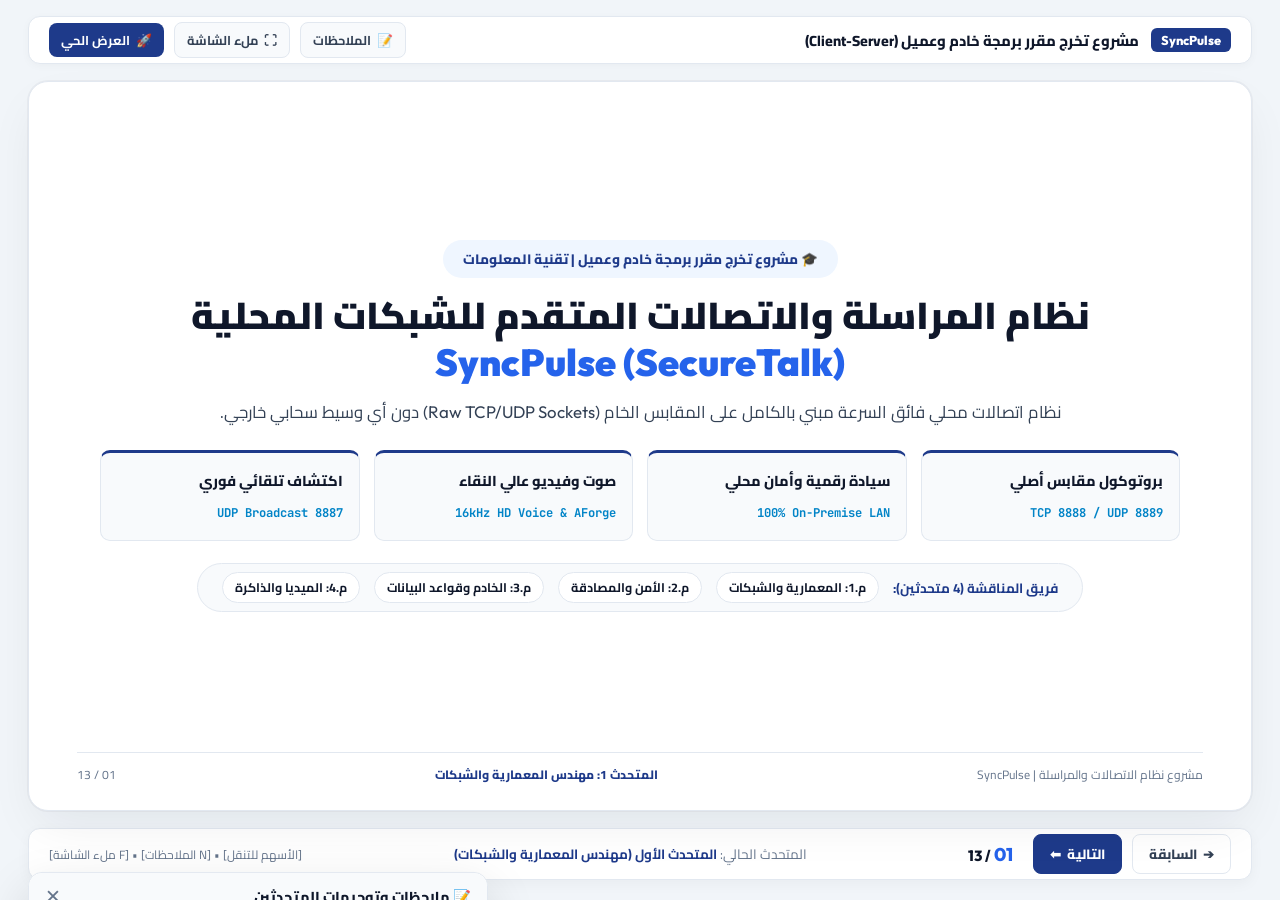
==== commit 236c111b: "feat: implement Minimalist Executive Light Keynote Deck with 16:9 full-bleed slides" ====
--- a/SyncPulse.Presentation/index.html
+++ b/SyncPulse.Presentation/index.html
@@ -1,9 +1,9 @@
 <!DOCTYPE html>
-<html lang="ar" dir="rtl" data-theme="dark">
+<html lang="ar" dir="rtl">
 <head>
     <meta charset="UTF-8">
     <meta name="viewport" content="width=device-width, initial-scale=1.0">
-    <title>SyncPulse Network Canvas | لوحة المخططات الشبكية التفاعلية التكبيرية</title>
+    <title>SyncPulse Keynote Deck | العرض التقديمي لمشروع خادم وعميل</title>
     <!-- Google Fonts -->
     <link rel="preconnect" href="https://fonts.googleapis.com">
     <link rel="preconnect" href="https://fonts.gstatic.com" crossorigin>
@@ -12,302 +12,662 @@
 </head>
 <body>
 
-    <!-- Top Floating HUD Bar -->
-    <header class="hud-top-bar">
-        <div class="hud-left">
-            <span class="hud-brand-pill">⚡ SyncPulse</span>
-            <span class="hud-title-desc">لوحة المخططات الشبكية التفاعلية التكبيرية (Zoomable Canvas)</span>
-        </div>
-
-        <div class="hud-center">
-            <div class="hud-speaker-pulse">
-                <span class="live-dot"></span>
-                <span>المتحدث الحالي: </span>
-                <strong id="active-speaker-label" style="color:var(--brand-primary);">المتحدث 1 (المعمارية والشبكات)</strong>
+    <div class="deck-app">
+
+        <!-- Top Header Bar -->
+        <header class="deck-header">
+            <div class="deck-header-left">
+                <span class="brand-badge">SyncPulse</span>
+                <span class="header-project-title">مشروع تخرج مقرر برمجة خادم وعميل (Client-Server)</span>
             </div>
-        </div>
-
-        <div class="hud-right">
-            <button class="hud-btn" onclick="cycleTheme()" title="تبديل الثيم">
-                <span>🎨</span> الثيم
-            </button>
-            <button class="hud-btn" onclick="toggleFullscreen()" title="ملء الشاشة (Press F)">
-                <span>⛶</span> ملء الشاشة
-            </button>
-            <a href="../SyncPulse.Web/index.html" class="hud-btn live-hub" title="الانتقال لمركز العرض المباشر للأجهزة الثلاثة">
-                <span>🚀</span> العرض الحي
-            </a>
-        </div>
-    </header>
-
-    <!-- Infinite Zoomable Canvas Viewport -->
-    <div class="canvas-viewport" id="canvas-viewport">
-
-        <!-- The Movable / Scalable Network World Plane -->
-        <div class="canvas-world" id="canvas-world">
-
-            <!-- SVG Animated Connections Layer -->
-            <svg class="connections-svg-layer">
-                <!-- Lines from Server to Clients -->
-                <path d="M 1600 1100 L 900 800" class="pipeline-wire" />
-                <path d="M 1600 1100 L 2300 800" class="pipeline-wire" />
-                
-                <!-- Media Relay Lines -->
-                <path d="M 1600 1100 L 900 1400" class="pipeline-wire media" />
-                <path d="M 1600 1100 L 2300 1400" class="pipeline-wire media" />
-                
-                <!-- Broadcast Discovery Lines -->
-                <circle cx="1600" cy="1100" r="450" class="pipeline-wire discovery" style="opacity:0.25;" />
-                <circle cx="1600" cy="1100" r="750" class="pipeline-wire discovery" style="opacity:0.15;" />
-            </svg>
-
-            <!-- =========================================================================
-                 CENTRAL NODE: Master Server Node
-                 ========================================================================= -->
-            <div class="network-node server-master-node" style="top: 960px; left: 1380px;" onclick="inspectNode('server')">
-                <div class="node-header">
-                    <div class="node-title-group">
-                        <div class="node-icon-bubble">🖥️</div>
-                        <div class="node-title-text">
-                            <h3>الخادم المركزي (SyncPulse.Server)</h3>
-                            <small class="en-term">IOCP Async Core Engine</small>
+
+            <div class="deck-header-right">
+                <button class="hdr-btn" onclick="toggleNotes()" title="ملاحظات المتحدث (Press N)">
+                    <span>📝</span> الملاحظات
+                </button>
+                <button class="hdr-btn" onclick="toggleFullscreen()" title="ملء الشاشة (Press F)">
+                    <span>⛶</span> ملء الشاشة
+                </button>
+                <a href="../SyncPulse.Web/index.html" class="hdr-btn live-link" title="الانتقال لمركز العرض المباشر للأجهزة الثلاثة">
+                    <span>🚀</span> العرض الحي
+                </a>
+            </div>
+        </header>
+
+        <!-- Main Slide Presentation Canvas (16:9 Centered) -->
+        <main class="slide-stage-viewport">
+
+            <!-- =========================================================================
+                 SLIDE 1: Title & Hero
+                 ========================================================================= -->
+            <section class="keynote-slide active" id="slide-1" data-speaker="المتحدث الأول (مهندس المعمارية والشبكات)">
+                <div class="hero-stage">
+                    <span class="hero-pill-badge">🎓 مشروع تخرج مقرر برمجة خادم وعميل | تقنية المعلومات</span>
+
+                    <h1>
+                        نظام المراسلة والاتصالات المتقدم للشبكات المحلية<br>
+                        <span>SyncPulse (SecureTalk)</span>
+                    </h1>
+
+                    <p class="hero-lead-text">
+                        نظام اتصالات محلي فائق السرعة مبني بالكامل على المقابس الخام <span class="en-term">(Raw TCP/UDP Sockets)</span> دون أي وسيط سحابي خارجي.
+                    </p>
+
+                    <div class="hero-specs-row">
+                        <div class="spec-box">
+                            <strong>بروتوكول مقابس أصلي</strong>
+                            <small class="en-term">TCP 8888 / UDP 8889</small>
                         </div>
-                    </div>
-                    <span class="node-badge">MASTER CORE</span>
-                </div>
-                <p class="node-body-summary">
-                    خادم المقابس غير الحاجبة المبني بنمط <span class="en-term">IOCP Async</span> مع عزل الأعطال بـ <span class="en-term">Bulkhead</span> وقاعدة بيانات <span class="en-term">SQLite 3NF WAL</span>.
-                </p>
-                <div class="node-pills-list">
-                    <span class="node-tag-pill">TCP 8888</span>
-                    <span class="node-tag-pill">UDP Relay 8889</span>
-                    <span class="node-tag-pill">WAL Mode</span>
-                    <span class="node-tag-pill">Offline Queue</span>
-                </div>
-            </div>
-
-            <!-- =========================================================================
-                 CLIENT NODE A (Left)
-                 ========================================================================= -->
-            <div class="network-node client-node" style="top: 680px; left: 720px;" onclick="inspectNode('client_a')">
-                <div class="node-header">
-                    <div class="node-title-group">
-                        <div class="node-icon-bubble">💻</div>
-                        <div class="node-title-text">
-                            <h3>العميل A (Client Device 1)</h3>
-                            <small class="en-term">WPF MVVM Desktop</small>
+                        <div class="spec-box">
+                            <strong>سيادة رقمية وأمان محلي</strong>
+                            <small class="en-term">100% On-Premise LAN</small>
                         </div>
-                    </div>
-                    <span class="node-badge">LAPTOP 1</span>
-                </div>
-                <p class="node-body-summary">
-                    تطبيق العميل المتصل عبر مقبس <span class="en-term">ClientNetworkService</span> ومحرك الصوت <span class="en-term">16kHz HD</span> وفيديو <span class="en-term">AForge</span>.
-                </p>
-                <div class="node-pills-list">
-                    <span class="node-tag-pill">Async Sockets</span>
-                    <span class="node-tag-pill">Ring Buffers</span>
-                    <span class="node-tag-pill">DirectShow</span>
-                </div>
-            </div>
-
-            <!-- =========================================================================
-                 CLIENT NODE B (Right)
-                 ========================================================================= -->
-            <div class="network-node client-node" style="top: 680px; left: 2120px;" onclick="inspectNode('client_b')">
-                <div class="node-header">
-                    <div class="node-title-group">
-                        <div class="node-icon-bubble">💻</div>
-                        <div class="node-title-text">
-                            <h3>العميل B (Client Device 2)</h3>
-                            <small class="en-term">WPF MVVM Desktop</small>
+                        <div class="spec-box">
+                            <strong>صوت وفيديو عالي النقاء</strong>
+                            <small class="en-term">16kHz HD Voice & AForge</small>
                         </div>
-                    </div>
-                    <span class="node-badge">LAPTOP 2</span>
-                </div>
-                <p class="node-body-summary">
-                    تطبيق العميل الثاني المتصل بالمزامنة التلغرامية للرسائل والمكالمات المشفرة وإطفاء الكاميرا الفيزيائي.
-                </p>
-                <div class="node-pills-list">
-                    <span class="node-tag-pill">Message Sync ✓✓</span>
-                    <span class="node-tag-pill">Physical LED</span>
-                    <span class="node-tag-pill">Hybrid Stream</span>
-                </div>
-            </div>
-
-            <!-- =========================================================================
-                 SATELLITE PROTOCOL & ARCHITECTURE NODES
-                 ========================================================================= -->
-
-            <!-- Node: 12-Byte FrameHeader -->
-            <div class="network-node module-satellite-node" style="top: 420px; left: 1440px;" onclick="inspectNode('framing')">
-                <div class="node-header">
-                    <div class="node-title-group">
-                        <div class="node-icon-bubble">📦</div>
-                        <div class="node-title-text">
-                            <h3>بروتوكول التأطير الثنائي</h3>
-                            <small class="en-term">12-Byte FrameHeader</small>
-                        </div>
-                    </div>
-                    <span class="node-badge">BIG-ENDIAN</span>
-                </div>
-                <p class="node-body-summary">حل مشكلة دمج وتجزئة دفق TCP بترتيب Big-Endian الشبكي الموحد.</p>
-            </div>
-
-            <!-- Node: UDP Auto-Discovery -->
-            <div class="network-node module-satellite-node" style="top: 720px; left: 1440px;" onclick="inspectNode('discovery')">
-                <div class="node-header">
-                    <div class="node-title-group">
-                        <div class="node-icon-bubble">📡</div>
-                        <div class="node-title-text">
-                            <h3>الاكتشاف التلقائي للواي فاي</h3>
+                        <div class="spec-box">
+                            <strong>اكتشاف تلقائي فوري</strong>
                             <small class="en-term">UDP Broadcast 8887</small>
                         </div>
                     </div>
-                    <span class="node-badge">ZERO-CONFIG</span>
-                </div>
-                <p class="node-body-summary">ربط العملاء بالخادم ذاتياً وفورياً دون كتابة عنوان IP يدوياً.</p>
+
+                    <div class="hero-speakers-pill-strip">
+                        <strong>فريق المناقشة (4 متحدثين):</strong>
+                        <span class="speaker-pill">م.1: المعمارية والشبكات</span>
+                        <span class="speaker-pill">م.2: الأمن والمصادقة</span>
+                        <span class="speaker-pill">م.3: الخادم وقواعد البيانات</span>
+                        <span class="speaker-pill">م.4: الميديا والذاكرة</span>
+                    </div>
+                </div>
+
+                <div class="slide-meta-footer">
+                    <span>مشروع نظام الاتصالات والمراسلة | SyncPulse</span>
+                    <span class="f-speaker">المتحدث 1: مهندس المعمارية والشبكات</span>
+                    <span>01 / 13</span>
+                </div>
+            </section>
+
+            <!-- =========================================================================
+                 SLIDE 2: Problem vs Solution
+                 ========================================================================= -->
+            <section class="keynote-slide" id="slide-2" data-speaker="المتحدث الأول (مهندس المعمارية والشبكات)">
+                <div class="slide-ribbon">
+                    <div>
+                        <span class="slide-tag-pill">01 | الدوافع والأهداف الهندسية</span>
+                        <h2>لماذا قمنا ببناء نظام SyncPulse؟</h2>
+                        <p>معالجة تحديات الاعتماد على السحابة الخارجية في الشبكات والبيئات المعزولة</p>
+                    </div>
+                    <span class="badge-en" style="font-weight:800; color:var(--primary);">OBJECTIVE</span>
+                </div>
+
+                <div class="slide-main-content grid-2">
+                    <div class="slide-card problem">
+                        <h3>⚠️ تحديات التطبيقات السحابية</h3>
+                        <ul class="concise-list">
+                            <li><strong>توقف الاتصال:</strong> انقطاع الخدمة فورياً عند انقطاع كابل الإنترنت.</li>
+                            <li><strong>انعدام الخصوصية:</strong> تسريب البيانات والملفات الحساسة لخوادم خارجية.</li>
+                            <li><strong>هدر النطاق الترددي:</strong> بطء رفع وتنزيل الوسائط عبر خوادم بعيدة.</li>
+                        </ul>
+                    </div>
+
+                    <div class="slide-card solution">
+                        <h3>✅ الحل في نظام SyncPulse</h3>
+                        <ul class="concise-list">
+                            <li><strong>استقلالية محلية تامة (<span class="en-term">100% LAN</span>):</strong> عمل متواصل بدون إنترنت.</li>
+                            <li><strong>سيادة وأمان بيانات:</strong> تشفير كلمات المرور بـ <span class="en-term">PBKDF2</span> وتوكنات <span class="en-term">JWT</span>.</li>
+                            <li><strong>سرعة واستجابة لحظية:</strong> نقل وسائط فائق بأقل من 10ms.</li>
+                        </ul>
+                    </div>
+                </div>
+
+                <div class="slide-meta-footer">
+                    <span>مشروع نظام الاتصالات والمراسلة | SyncPulse</span>
+                    <span class="f-speaker">المتحدث 1: مهندس المعمارية والشبكات</span>
+                    <span>02 / 13</span>
+                </div>
+            </section>
+
+            <!-- =========================================================================
+                 SLIDE 3: System Architecture (3-Tier)
+                 ========================================================================= -->
+            <section class="keynote-slide" id="slide-3" data-speaker="المتحدث الأول (مهندس المعمارية والشبكات)">
+                <div class="slide-ribbon">
+                    <div>
+                        <span class="slide-tag-pill">02 | معمارية النظام</span>
+                        <h2>تقسيم النظام وفق معايير Clean Architecture</h2>
+                        <p>فصل فيزيائي تام للمسؤوليات لمنع التكرار وتسهيل الصيانة والتوسع</p>
+                    </div>
+                    <span class="badge-en" style="font-weight:800; color:var(--primary);">3-TIER ARCHITECTURE</span>
+                </div>
+
+                <div class="slide-main-content grid-3">
+                    <div class="slide-card">
+                        <h3>📦 النواة المشتركة (<span class="en-term">Core</span>)</h3>
+                        <ul class="concise-list">
+                            <li><strong>ترويسة التأطير:</strong> <span class="en-term">12-Byte FrameHeader</span>.</li>
+                            <li><strong>محرك التشفير:</strong> <span class="en-term">PBKDF2</span> وتوكنات <span class="en-term">JWT</span>.</li>
+                            <li><strong>عقد البيانات:</strong> نماذج <span class="en-term">DTOs</span> وأنواع الحزم.</li>
+                            <li><strong>اكتشاف الشبكة:</strong> خدمة <span class="en-term">UDP Auto-Discovery</span>.</li>
+                        </ul>
+                    </div>
+
+                    <div class="slide-card blue">
+                        <h3>🖥️ الخادم المركزي (<span class="en-term">Server</span>)</h3>
+                        <ul class="concise-list">
+                            <li><strong>خادم TCP:</strong> استماع غير حاجب على المنفذ <span class="en-term">8888</span>.</li>
+                            <li><strong>مكرر الوسائط:</strong> تدفقات <span class="en-term">UDP Relay</span> على المنفذ <span class="en-term">8889</span>.</li>
+                            <li><strong>قاعدة البيانات:</strong> <span class="en-term">SQLite 3NF</span> بوضع <span class="en-term">WAL Mode</span>.</li>
+                            <li><strong>المزامنة:</strong> طابور الرسائل المعلقة <span class="en-term">Offline Queue</span>.</li>
+                        </ul>
+                    </div>
+
+                    <div class="slide-card cyan">
+                        <h3>💻 تطبيق العميل (<span class="en-term">Client</span>)</h3>
+                        <ul class="concise-list">
+                            <li><strong>المقابس غير الحاجبة:</strong> خدمة <span class="en-term">ClientNetworkService</span>.</li>
+                            <li><strong>محرك الصوت:</strong> معيار <span class="en-term">16kHz HD Voice</span> بالمخازن الدائرية.</li>
+                            <li><strong>محرك الفيديو:</strong> مكتبة <span class="en-term">AForge DirectShow & PiP</span>.</li>
+                            <li><strong>عرض الميديا:</strong> عرض الصور والوسائط بنمط تليجرام.</li>
+                        </ul>
+                    </div>
+                </div>
+
+                <div class="slide-meta-footer">
+                    <span>مشروع نظام الاتصالات والمراسلة | SyncPulse</span>
+                    <span class="f-speaker">المتحدث 1: مهندس المعمارية والشبكات</span>
+                    <span>03 / 13</span>
+                </div>
+            </section>
+
+            <!-- =========================================================================
+                 SLIDE 4: TCP Framing & 12-Byte Header
+                 ========================================================================= -->
+            <section class="keynote-slide" id="slide-4" data-speaker="المتحدث الأول (مهندس المعمارية والشبكات)">
+                <div class="slide-ribbon">
+                    <div>
+                        <span class="slide-tag-pill">03 | هندسة المقابس وبروتوكول التأطير</span>
+                        <h2>حل معضلة دفق TCP ببروتوكول التأطير (12-Byte Header)</h2>
+                        <p>التغلب على مشاكل دمج وتجزئة الحزم في دفق بايتات TCP</p>
+                    </div>
+                    <span class="badge-en" style="font-weight:800; color:var(--primary);">12-BYTE FRAMING</span>
+                </div>
+
+                <div class="slide-main-content grid-2">
+                    <div class="slide-card">
+                        <h3>📐 تركيبة الترويسة الثنائية</h3>
+                        <div class="frame-table">
+                            <div class="frame-cell">
+                                <span class="name">Magic</span>
+                                <span class="val">0x53 ('S')</span>
+                            </div>
+                            <div class="frame-cell">
+                                <span class="name">Version</span>
+                                <span class="val">0x01</span>
+                            </div>
+                            <div class="frame-cell">
+                                <span class="name">PacketType</span>
+                                <span class="val">Int16</span>
+                            </div>
+                            <div class="frame-cell">
+                                <span class="name">PayloadLength</span>
+                                <span class="val">Int32</span>
+                            </div>
+                            <div class="frame-cell">
+                                <span class="name">SeqNumber</span>
+                                <span class="val">Int32</span>
+                            </div>
+                        </div>
+
+                        <div class="keynote-code-box">
+                            <div class="keynote-code-box-header">FrameHeader.cs - BigEndian Serialization</div>
+                            <pre><code>byte[] buf = new byte[12];
+buf[0] = 0x53; buf[1] = 0x01;
+BinaryPrimitives.WriteInt16BigEndian(buf.AsSpan(2, 2), (short)PacketType);
+BinaryPrimitives.WriteInt32BigEndian(buf.AsSpan(4, 4), PayloadLength);
+BinaryPrimitives.WriteInt32BigEndian(buf.AsSpan(8, 4), SequenceNumber);
+return buf;</code></pre>
+                        </div>
+                    </div>
+
+                    <div class="slide-card blue">
+                        <h3>⚙️ خطوات محلل دفق التأطير (<span class="en-term">Parser</span>)</h3>
+                        <ul class="concise-list">
+                            <li><strong>1. التجميع في المخزن:</strong> قراءة دفق TCP المستمر دون افتراض وصول الحزمة دفعة واحدة.</li>
+                            <li><strong>2. فحص الـ Magic Byte:</strong> التحقق من بايت <span class="en-term">0x53</span> فور اكتمال 12 بايت واستخراج طول الحمولة.</li>
+                            <li><strong>3. تسليم الحزمة الكاملة:</strong> اقتطاع الحمولة بدقة وتدوير البايتات للحزمة التالية.</li>
+                            <li><strong>★ أهمية Big-Endian:</strong> توحيد قراءة الأرقام بين معالجات x86 ومعالجات ARM.</li>
+                        </ul>
+                    </div>
+                </div>
+
+                <div class="slide-meta-footer">
+                    <span>مشروع نظام الاتصالات والمراسلة | SyncPulse</span>
+                    <span class="f-speaker">المتحدث 1: مهندس المعمارية والشبكات</span>
+                    <span>04 / 13</span>
+                </div>
+            </section>
+
+            <!-- =========================================================================
+                 SLIDE 5: Auto-Discovery Pipeline
+                 ========================================================================= -->
+            <section class="keynote-slide" id="slide-5" data-speaker="المتحدث الأول (مهندس المعمارية والشبكات)">
+                <div class="slide-ribbon">
+                    <div>
+                        <span class="slide-tag-pill">04 | الاكتشاف التلقائي لشبكات الواي فاي</span>
+                        <h2>ميزة Zero-Configuration Auto-Discovery (UDP 8887)</h2>
+                        <p>ربط العملاء بالخادم ذاتياً وفورياً دون كتابة عنوان IP يدوياً</p>
+                    </div>
+                    <span class="badge-en" style="font-weight:800; color:var(--primary);">UDP BROADCAST: 8887</span>
+                </div>
+
+                <div class="slide-main-content grid-3">
+                    <div class="slide-card">
+                        <h3>1. إعلان الخادم الدوري</h3>
+                        <p style="font-size:0.88rem; line-height:1.5; color:var(--text-body);">يبث الخادم رسالة برودكاست كل 3 ثوانٍ على المنفذ 8887 على عنوان 255.255.255.255.</p>
+                        <code class="en-term" style="margin-top:12px;">SYNCPULSE_SERVER_ANNOUNCE:8888</code>
+                    </div>
+
+                    <div class="slide-card blue">
+                        <h3>2. التقاط العميل للإعلان</h3>
+                        <p style="font-size:0.88rem; line-height:1.5; color:var(--text-body);">يستمع العميل على المنفذ 8887 ويلتقط إعلان السيرفر ويستخرج IP الخادم فورياً.</p>
+                        <code class="en-term" style="margin-top:12px;">serverIP = res.RemoteEndPoint.Address</code>
+                    </div>
+
+                    <div class="slide-card emerald">
+                        <h3>3. بدء الاتصال الفوري</h3>
+                        <p style="font-size:0.88rem; line-height:1.5; color:var(--text-body);">يبدأ العميل مصافحة TCP فوراً على المنفذ 8888 ويسجل دخوله بسلاسة تامة.</p>
+                        <code class="en-term" style="margin-top:12px;">await client.ConnectAsync(ip, 8888)</code>
+                    </div>
+                </div>
+
+                <div class="slide-meta-footer">
+                    <span>مشروع نظام الاتصالات والمراسلة | SyncPulse</span>
+                    <span class="f-speaker">المتحدث 1: مهندس المعمارية والشبكات</span>
+                    <span>05 / 13</span>
+                </div>
+            </section>
+
+            <!-- =========================================================================
+                 SLIDE 6: Cyber Security, PBKDF2 & JWT
+                 ========================================================================= -->
+            <section class="keynote-slide" id="slide-6" data-speaker="المتحدث الثاني (مهندس الأمن والمصادقة)">
+                <div class="slide-ribbon">
+                    <div>
+                        <span class="slide-tag-pill">05 | الأمن السيبراني والمصادقة</span>
+                        <h2>المصادقة المشفرة بـ PBKDF2/SHA-256 وتوكنات JWT</h2>
+                        <p>تطبيق أعلى المعايير القياسية (NIST SP 800-63B & RFC 7519) لحماية المستخدمين</p>
+                    </div>
+                    <span class="badge-en" style="font-weight:800; color:var(--primary);">NIST & RFC STANDARDS</span>
+                </div>
+
+                <div class="slide-main-content grid-3">
+                    <div class="slide-card">
+                        <h3>🔐 تجزئة كلمات المرور</h3>
+                        <ul class="concise-list">
+                            <li><strong>128-bit Salt:</strong> ملح عشوائي فريد يبطل هجمات جداول قوس قزح.</li>
+                            <li><strong>100,000 تكرار:</strong> إبطاء هجمات التخمين بالقوة الغاشمة.</li>
+                            <li><strong>FixedTimeEquals:</strong> حماية تامة من هجمات التوقيت (<span class="en-term">Timing Attacks</span>).</li>
+                        </ul>
+                    </div>
+
+                    <div class="slide-card blue">
+                        <h3>🎫 إدارة الجلسات (<span class="en-term">JWT</span>)</h3>
+                        <ul class="concise-list">
+                            <li><strong>توقيع HMAC-SHA256:</strong> منع تزوير بيانات التوكن.</li>
+                            <li><strong>تحقق رياضي لحظي:</strong> التحقق دون استعلام قاعدة البيانات في كل حزمة.</li>
+                            <li><strong>انتهاء تلقائي:</strong> إدارة دورة حياة الجلسات بأمان.</li>
+                        </ul>
+                    </div>
+
+                    <div class="slide-card emerald">
+                        <h3>🛡️ التحصين وسجلات التدقيق</h3>
+                        <ul class="concise-list">
+                            <li><strong>Parameterized Queries:</strong> حماية قاعدة البيانات من حقن SQL.</li>
+                            <li><strong>سقف 10MB للحزمة:</strong> حماية الخادم من هجمات حجب الخدمة (<span class="en-term">DoS</span>).</li>
+                            <li><strong>سجلات ISO 27001:</strong> توثيق عمليات الدخول في جدول التدقيق.</li>
+                        </ul>
+                    </div>
+                </div>
+
+                <div class="slide-meta-footer">
+                    <span>مشروع نظام الاتصالات والمراسلة | SyncPulse</span>
+                    <span class="f-speaker">المتحدث 2: مهندس الأمن والمصادقة</span>
+                    <span>06 / 13</span>
+                </div>
+            </section>
+
+            <!-- =========================================================================
+                 SLIDE 7: Server Concurrency & SQLite WAL Mode
+                 ========================================================================= -->
+            <section class="keynote-slide" id="slide-7" data-speaker="المتحدث الثالث (مهندس الخادم وقواعد البيانات)">
+                <div class="slide-ribbon">
+                    <div>
+                        <span class="slide-tag-pill">06 | معمارية الخادم وقواعد البيانات والتزامن</span>
+                        <h2>التزامن الفائق بـ IOCP وعزل الأعطال وقاعدة بيانات SQLite</h2>
+                        <p>خدمة مئات المتصلين دون اختناق الخيوط مع مناعة تامة ضد الانهيار</p>
+                    </div>
+                    <span class="badge-en" style="font-weight:800; color:var(--primary);">IOCP & BULKHEAD</span>
+                </div>
+
+                <div class="slide-main-content grid-2">
+                    <div class="slide-card">
+                        <h3>⚡ نموذج التزامن وعزل الجلسات</h3>
+                        <ul class="concise-list">
+                            <li><strong>منافذ إكمال الإدخال/الإخراج (<span class="en-term">IOCP</span>):</strong> استخدام <span class="en-term">async/await</span> دون حجز خيوط في وضع الانتظار.</li>
+                            <li><strong>تجنب اختناق الخيوط:</strong> تفادي عيوب حجز خيط لكل عميل (<span class="en-term">Thread-per-Client</span>).</li>
+                            <li><strong>نمط الحواجز (<span class="en-term">Bulkhead</span>):</strong> عزل كل عميل في كتلة معالجة مستقلة لمنع انهيار الخادم.</li>
+                        </ul>
+                    </div>
+
+                    <div class="slide-card blue">
+                        <h3>🗄️ قاعدة بيانات SQLite 3NF ووضع WAL</h3>
+                        <ul class="concise-list">
+                            <li><strong>وضع WAL Mode:</strong> قراءات متزامنة لا نهائية أثناء الكتابة دون أي أقفال حظر.</li>
+                            <li><strong>تصميم الشكل المعياري 3NF:</strong> 7 جداول مترابطة بمفاتيح أجنبية تمنع تكرار البيانات.</li>
+                            <li><strong>المعاملات الذرية (<span class="en-term">ACID</span>):</strong> ضمان سلامة وتناسق الرسائل والمكالمات.</li>
+                        </ul>
+                    </div>
+                </div>
+
+                <div class="slide-meta-footer">
+                    <span>مشروع نظام الاتصالات والمراسلة | SyncPulse</span>
+                    <span class="f-speaker">المتحدث 3: مهندس الخادم وقواعد البيانات</span>
+                    <span>07 / 13</span>
+                </div>
+            </section>
+
+            <!-- =========================================================================
+                 SLIDE 8: Message Sync & Offline Queue
+                 ========================================================================= -->
+            <section class="keynote-slide" id="slide-8" data-speaker="المتحدث الثالث (مهندس الخادم وقواعد البيانات)">
+                <div class="slide-ribbon">
+                    <div>
+                        <span class="slide-tag-pill">07 | دورة حياة الرسائل والمزامنة التلغرامية</span>
+                        <h2>طابور الرسائل المعلقة (Offline Queue) ومؤشرات التسليم (✓✓)</h2>
+                        <p>مزامنة فائقة لضمان عدم ضياع أي رسالة حتى عند انقطاع المستلم</p>
+                    </div>
+                    <span class="badge-en" style="font-weight:800; color:var(--primary);">TELEGRAM-STYLE SYNC</span>
+                </div>
+
+                <div class="slide-main-content grid-4">
+                    <div class="slide-card">
+                        <h3>1. Sent (✓)</h3>
+                        <p style="font-size:0.86rem; color:var(--text-body); line-height:1.5;">تُرسل الرسالة وتُحفظ فوراً في قاعدة بيانات الخادم (علامة صح رمادية واحدة).</p>
+                    </div>
+
+                    <div class="slide-card">
+                        <h3>2. Offline Queue</h3>
+                        <p style="font-size:0.86rem; color:var(--text-body); line-height:1.5;">إذا كان المستلم غير متصل، يحتفظ الخادم بالرسالة ويدفعها له فور اتصاله.</p>
+                    </div>
+
+                    <div class="slide-card emerald">
+                        <h3>3. Delivered (✓✓)</h3>
+                        <p style="font-size:0.86rem; color:var(--text-body); line-height:1.5;">فور استلام العميل، يُرسل إشعار تسليم فتتحول لـ (علامتي صح رماديتين).</p>
+                    </div>
+
+                    <div class="slide-card blue">
+                        <h3>4. Read (✓✓)</h3>
+                        <p style="font-size:0.86rem; color:var(--text-body); line-height:1.5;">عند فتح المستلم للمحادثة، يُرسل إشعار قراءة فتتحول لـ (علامتي صح زرقاوين).</p>
+                    </div>
+                </div>
+
+                <div class="slide-meta-footer">
+                    <span>مشروع نظام الاتصالات والمراسلة | SyncPulse</span>
+                    <span class="f-speaker">المتحدث 3: مهندس الخادم وقواعد البيانات</span>
+                    <span>08 / 13</span>
+                </div>
+            </section>
+
+            <!-- =========================================================================
+                 SLIDE 9: Audio Engine & Zero-Allocation Ring Buffers
+                 ========================================================================= -->
+            <section class="keynote-slide" id="slide-9" data-speaker="المتحدث الرابع (مهندس الميديا والوسائط)">
+                <div class="slide-ribbon">
+                    <div>
+                        <span class="slide-tag-pill">08 | معالجة الصوت والذاكرة منخفضة المستوى</span>
+                        <h2>محرك الصوت 16kHz HD Voice ونظام المخازن الدائرية الثابتة</h2>
+                        <p>القضاء التام والنهائي على خطأ الوصول غير المصرح به للذاكرة (0xc0000005 Status Access Violation)</p>
+                    </div>
+                    <span class="badge-en" style="font-weight:800; color:var(--primary);">ZERO ALLOCATION</span>
+                </div>
+
+                <div class="slide-main-content grid-2">
+                    <div class="slide-card problem">
+                        <h3>⚠️ معضلة خطأ الذاكرة 0xc0000005</h3>
+                        <ul class="concise-list">
+                            <li><strong>الحجز المتكرر:</strong> حجز وتثبيت مصفوفة بايتات لكل إطار صوتي (40ms) كان يربك مجمع القمامة (<span class="en-term">GC</span>).</li>
+                            <li><strong>تضارب مع بطاقة الصوت:</strong> تحرير مؤشرات <span class="en-term">WAVEHDR</span> أثناء قراءة بطاقة الصوت كان يسبب انهيار البرنامج.</li>
+                        </ul>
+                    </div>
+
+                    <div class="slide-card solution">
+                        <h3>✅ الحل: المخازن الدائرية الثابتة (<span class="en-term">Pre-Pinned</span>)</h3>
+                        <ul class="concise-list">
+                            <li><strong>تثبيت 8 مخازن مسبقاً:</strong> حجز وتثبيت 8 مخازن بـ <span class="en-term">GCHandleType.Pinned</span> مرة واحدة فقط عند بدء المكالمة.</li>
+                            <li><strong>Zero-Allocation:</strong> نسخ البيانات عبر <span class="en-term">Buffer.BlockCopy</span> دورياً داخل المخزن التالي: <code class="en-term">(_outIndex + 1) % 8</code>.</li>
+                            <li><strong>استقرار 100%:</strong> صفر استدعاءات للـ GC وصفر تجميد للواجهة.</li>
+                        </ul>
+                    </div>
+                </div>
+
+                <div class="slide-meta-footer">
+                    <span>مشروع نظام الاتصالات والمراسلة | SyncPulse</span>
+                    <span class="f-speaker">المتحدث 4: مهندس الميديا والوسائط</span>
+                    <span>09 / 13</span>
+                </div>
+            </section>
+
+            <!-- =========================================================================
+                 SLIDE 10: Video Engine, LED Control & Hybrid Media
+                 ========================================================================= -->
+            <section class="keynote-slide" id="slide-10" data-speaker="المتحدث الرابع (مهندس الميديا والوسائط)">
+                <div class="slide-ribbon">
+                    <div>
+                        <span class="slide-tag-pill">09 | الفيديو والبث الهجين والخصوصية</span>
+                        <h2>محرك الفيديو المباشر AForge والبث الهجين (UDP+TCP)</h2>
+                        <p>تحكم فيزيائي بضوء الكاميرا (LED) في طبقة النواة، المعاينة الذاتية PiP، وإلغاء تكرار الإطارات</p>
+                    </div>
+                    <span class="badge-en" style="font-weight:800; color:var(--primary);">AForge & HYBRID STREAM</span>
+                </div>
+
+                <div class="slide-main-content grid-3">
+                    <div class="slide-card">
+                        <h3>📷 إطفاء ضوء الكاميرا</h3>
+                        <ul class="concise-list">
+                            <li><strong>مكتبة AForge DirectShow:</strong> تعامل مباشر مع مقبض الكاميرا في نظام التشغيل.</li>
+                            <li><strong>إغلاق فيزيائي:</strong> إرسال إشارة <span class="en-term">SignalToStop()</span> فينطفئ ضوء الـ LED الحقيقي لحماية الخصوصية.</li>
+                        </ul>
+                    </div>
+
+                    <div class="slide-card blue">
+                        <h3>⚡ البث الهجين (UDP+TCP)</h3>
+                        <ul class="concise-list">
+                            <li><strong>قناتان متوازيتان:</strong> إرسال الوسائط عبر UDP (سريعة) و TCP (مضمونة) لتخطي جدران الحماية.</li>
+                            <li><strong>إلغاء التكرار اللحظي:</strong> مفتاح ثنائي 64-بت لتشغيل الإطار الأسرع فوراً وتجاهل المكرر.</li>
+                        </ul>
+                    </div>
+
+                    <div class="slide-card cyan">
+                        <h3>🖼️ عرض ميديا تليجرام</h3>
+                        <ul class="concise-list">
+                            <li><strong>عرض الصور المباشر:</strong> تحويل بايتات الصور لـ <span class="en-term">BitmapSource</span> داخل فقاعة الشات.</li>
+                            <li><strong>مشغل الصوت المدمج:</strong> تشغيل الرسائل الصوتية مع زر التحكم وفتح المستندات.</li>
+                        </ul>
+                    </div>
+                </div>
+
+                <div class="slide-meta-footer">
+                    <span>مشروع نظام الاتصالات والمراسلة | SyncPulse</span>
+                    <span class="f-speaker">المتحدث 4: مهندس الميديا والوسائط</span>
+                    <span>10 / 13</span>
+                </div>
+            </section>
+
+            <!-- =========================================================================
+                 SLIDE 11: 4-Speaker Team Matrix
+                 ========================================================================= -->
+            <section class="keynote-slide" id="slide-11" data-speaker="جميع المتحدثين">
+                <div class="slide-ribbon">
+                    <div>
+                        <span class="slide-tag-pill">10 | تنظيم فريق المناقشة</span>
+                        <h2>مصفوفة توزيع المهام على المتحدثين الأربعة (4 Speakers)</h2>
+                        <p>تكامل هندسي وتوزيع موضوعي دقيق يغطي كافة محاور مقرر برمجة خادم وعميل</p>
+                    </div>
+                    <span class="badge-en" style="font-weight:800; color:var(--primary);">4-SPEAKER MATRIX</span>
+                </div>
+
+                <div class="slide-main-content grid-4">
+                    <div class="slide-card">
+                        <strong style="color:var(--accent-blue); font-family:var(--font-mono); font-size:0.75rem;">SPEAKER 01</strong>
+                        <h3>المتحدث الأول</h3>
+                        <p style="font-size:0.75rem; color:var(--text-muted); font-weight:700; margin-bottom:6px;">مهندس المعمارية والشبكات</p>
+                        <p style="font-size:0.84rem; color:var(--text-body); line-height:1.5;">مقابس TCP، التأطير 12-Byte، ترتيب Big-Endian، واكتشاف الواي فاي عبر UDP 8887.</p>
+                    </div>
+
+                    <div class="slide-card">
+                        <strong style="color:var(--accent-blue); font-family:var(--font-mono); font-size:0.75rem;">SPEAKER 02</strong>
+                        <h3>المتحدث الثاني</h3>
+                        <p style="font-size:0.75rem; color:var(--text-muted); font-weight:700; margin-bottom:6px;">مهندس الأمن والمصادقة</p>
+                        <p style="font-size:0.84rem; color:var(--text-body); line-height:1.5;">تجزئة PBKDF2 مع Salt، توكنات JWT، منع حقن SQL، وسجلات تدقيق ISO 27001.</p>
+                    </div>
+
+                    <div class="slide-card">
+                        <strong style="color:var(--accent-blue); font-family:var(--font-mono); font-size:0.75rem;">SPEAKER 03</strong>
+                        <h3>المتحدث الثالث</h3>
+                        <p style="font-size:0.75rem; color:var(--text-muted); font-weight:700; margin-bottom:6px;">مهندس الخادم وقواعد البيانات</p>
+                        <p style="font-size:0.84rem; color:var(--text-body); line-height:1.5;">خادم TCP بـ IOCP، نمط Bulkhead، قاعدة بيانات SQLite WAL، وطابور Offline Queue.</p>
+                    </div>
+
+                    <div class="slide-card">
+                        <strong style="color:var(--accent-blue); font-family:var(--font-mono); font-size:0.75rem;">SPEAKER 04</strong>
+                        <h3>المتحدث الرابع</h3>
+                        <p style="font-size:0.75rem; color:var(--text-muted); font-weight:700; margin-bottom:6px;">مهندس الميديا والذاكرة</p>
+                        <p style="font-size:0.84rem; color:var(--text-body); line-height:1.5;">مكرر UDP Relay 8889، محرك الصوت 16kHz والمخازن الدائرية، كاميرا AForge، وبث الميديا.</p>
+                    </div>
+                </div>
+
+                <div class="slide-meta-footer">
+                    <span>مشروع نظام الاتصالات والمراسلة | SyncPulse</span>
+                    <span class="f-speaker">فريق العمل الهندسي (4 متحدثين)</span>
+                    <span>11 / 13</span>
+                </div>
+            </section>
+
+            <!-- =========================================================================
+                 SLIDE 12: Automated Tests (62/62)
+                 ========================================================================= -->
+            <section class="keynote-slide" id="slide-12" data-speaker="جميع المتحدثين">
+                <div class="slide-ribbon">
+                    <div>
+                        <span class="slide-tag-pill">11 | الجودة والتحقق الآلي</span>
+                        <h2>نتائج حزمة الاختبارات الآلية الشاملة (SyncPulse.Tests)</h2>
+                        <p>تحقق برمجي كامل بنسبة نجاح 100% من 10 وحدات نظام رئيسية</p>
+                    </div>
+                    <span class="badge-en" style="font-weight:800; color:var(--accent-emerald);">62/62 PASSED</span>
+                </div>
+
+                <div class="slide-main-content">
+                    <div style="background:#ECFDF5; border:1px solid #A7F3D0; border-radius:12px; padding:14px 28px; display:flex; justify-content:space-between; align-items:center; margin-bottom:16px;">
+                        <span style="font-size:2rem; font-weight:900; color:var(--accent-emerald); font-family:var(--font-en);">62 / 62 PASSED</span>
+                        <span style="font-size:1rem; font-weight:800; color:var(--accent-emerald);">اجتياز 62 اختباراً آلياً شاملاً بنسبة نجاح 100% (0 Failures)</span>
+                    </div>
+
+                    <div style="display:grid; grid-template-columns:1fr 1fr; gap:10px;">
+                        <div class="slide-card" style="padding:10px 14px; font-size:0.86rem; font-weight:700;"><span style="color:var(--accent-emerald); font-weight:900;">✔</span> 1. التأطير 12-Byte وترتيب Big-Endian</div>
+                        <div class="slide-card" style="padding:10px 14px; font-size:0.86rem; font-weight:700;"><span style="color:var(--accent-emerald); font-weight:900;">✔</span> 2. تسلسل حزم SyncPacket الثنائية</div>
+                        <div class="slide-card" style="padding:10px 14px; font-size:0.86rem; font-weight:700;"><span style="color:var(--accent-emerald); font-weight:900;">✔</span> 3. محرك التشفير PBKDF2 والـ Salt والـ JWT</div>
+                        <div class="slide-card" style="padding:10px 14px; font-size:0.86rem; font-weight:700;"><span style="color:var(--accent-emerald); font-weight:900;">✔</span> 4. محلل تجزئة دفق TCP (FrameStreamParser)</div>
+                        <div class="slide-card" style="padding:10px 14px; font-size:0.86rem; font-weight:700;"><span style="color:var(--accent-emerald); font-weight:900;">✔</span> 5. قاعدة بيانات SQLite والمستودعات السبعة</div>
+                        <div class="slide-card" style="padding:10px 14px; font-size:0.86rem; font-weight:700;"><span style="color:var(--accent-emerald); font-weight:900;">✔</span> 6. إدارة الجلسات وتتبع الاتصال SessionManager</div>
+                        <div class="slide-card" style="padding:10px 14px; font-size:0.86rem; font-weight:700;"><span style="color:var(--accent-emerald); font-weight:900;">✔</span> 7. منسق إشارات المكالمات CallCoordinator</div>
+                        <div class="slide-card" style="padding:10px 14px; font-size:0.86rem; font-weight:700;"><span style="color:var(--accent-emerald); font-weight:900;">✔</span> 8. مكرر تدفقات الوسائط اللحظي UdpMediaRelay</div>
+                        <div class="slide-card" style="padding:10px 14px; font-size:0.86rem; font-weight:700;"><span style="color:var(--accent-emerald); font-weight:900;">✔</span> 9. الاكتشاف التلقائي لشبكات الواي فاي UDP 8887</div>
+                        <div class="slide-card" style="padding:10px 14px; font-size:0.86rem; font-weight:700;"><span style="color:var(--accent-emerald); font-weight:900;">✔</span> 10. اتصال كامل End-to-End عبر مقابس حقيقية</div>
+                    </div>
+                </div>
+
+                <div class="slide-meta-footer">
+                    <span>مشروع نظام الاتصالات والمراسلة | SyncPulse</span>
+                    <span class="f-speaker">فريق العمل الهندسي (4 متحدثين)</span>
+                    <span>12 / 13</span>
+                </div>
+            </section>
+
+            <!-- =========================================================================
+                 SLIDE 13: Conclusion & Live Socket Demo Launch
+                 ========================================================================= -->
+            <section class="keynote-slide" id="slide-13" data-speaker="جميع المتحدثين">
+                <div class="hero-stage">
+                    <span class="hero-pill-badge">🎓 جاهزون للإجابة على كافة الأسئلة وبدء العرض العملي الحي</span>
+
+                    <h1>
+                        شكراً لحسن استماعكم وإشرافكم الكريم!<br>
+                        <span>جاهزون لبدء العرض العملي الحي (Live Demo)</span>
+                    </h1>
+
+                    <p class="hero-lead-text" style="max-width:760px;">
+                        سيتم الآن تشغيل الخادم على الجهاز الأول، والعميلين على الجهازين الآخرين، ومراقبة التفاعل عبر مركز العرض المباشر للأجهزة الثلاثة.
+                    </p>
+
+                    <div style="margin-top:10px;">
+                        <a href="../SyncPulse.Web/index.html" class="dock-btn primary" style="font-size:1.1rem; padding:14px 36px; text-decoration:none;">
+                            <span>🖥️</span> فتح مركز العرض المباشر للأجهزة الثلاثة (Live Hub)
+                        </a>
+                    </div>
+
+                    <div class="hero-speakers-pill-strip" style="margin-top:24px;">
+                        <span>📡 اكتشاف تلقائي</span> • 
+                        <span>✉️ رسائل ومزامنة Offline</span> • 
+                        <span>🎙️ صوت 16kHz HD نقي</span> • 
+                        <span>📹 فيديو مع إطفاء الـ LED الحقيقي</span>
+                    </div>
+                </div>
+
+                <div class="slide-meta-footer">
+                    <span>مشروع نظام الاتصالات والمراسلة | SyncPulse</span>
+                    <span class="f-speaker">فريق العمل الهندسي (4 متحدثين)</span>
+                    <span>13 / 13</span>
+                </div>
+            </section>
+
+        </main>
+
+        <!-- Bottom Floating Control Dock -->
+        <footer class="bottom-control-dock">
+            <div class="dock-left-group">
+                <button class="dock-btn" onclick="prevSlide()" title="الشريحة السابقة (السهم الأيمن / PageUp)">
+                    <span>➔</span> السابقة
+                </button>
+                <button class="dock-btn primary" onclick="nextSlide()" title="الشريحة التالية (السهم الأيسر / Space / PageDown)">
+                    التالية <span>⬅</span>
+                </button>
+                <div class="slide-num-counter">
+                    <span class="cur" id="cur-slide-num">01</span>
+                    <span>/</span>
+                    <span id="tot-slides-num">13</span>
+                </div>
             </div>
 
-            <!-- Node: Cyber Security & JWT -->
-            <div class="network-node module-satellite-node" style="top: 420px; left: 1040px;" onclick="inspectNode('security')">
-                <div class="node-header">
-                    <div class="node-title-group">
-                        <div class="node-icon-bubble">🔐</div>
-                        <div class="node-title-text">
-                            <h3>الأمن والتشفير والمصادقة</h3>
-                            <small class="en-term">PBKDF2 & JWT RFC 7519</small>
-                        </div>
-                    </div>
-                    <span class="node-badge">ISO 27001</span>
-                </div>
-                <p class="node-body-summary">تجزئة كلمات المرور مع 128-bit Salt وتوكنات الجلسات المشفرة.</p>
+            <div class="speaker-cue-indicator" id="speaker-cue-text">
+                المتحدث الحالي: <strong>المتحدث الأول (مهندس المعمارية والشبكات)</strong>
             </div>
 
-            <!-- Node: Clean 3-Tier Architecture -->
-            <div class="network-node module-satellite-node" style="top: 420px; left: 1840px;" onclick="inspectNode('clean_arch')">
-                <div class="node-header">
-                    <div class="node-title-group">
-                        <div class="node-icon-bubble">🏗️</div>
-                        <div class="node-title-text">
-                            <h3>المعمارية النظيفة (3-Tier)</h3>
-                            <small class="en-term">Core / Server / Client</small>
-                        </div>
-                    </div>
-                    <span class="node-badge">CLEAN CODE</span>
-                </div>
-                <p class="node-body-summary">فصل فيزيائي تام للمسؤوليات لمنع التكرار وتسهيل التوسع.</p>
+            <div class="dock-left-group">
+                <span style="font-size:0.75rem; color:var(--text-muted);">[الأسهم للتنقل] • [N الملاحظات] • [F ملء الشاشة]</span>
             </div>
-
-            <!-- Node: SQLite 3NF & WAL Mode -->
-            <div class="network-node module-satellite-node" style="top: 1320px; left: 1040px;" onclick="inspectNode('sqlite_wal')">
-                <div class="node-header">
-                    <div class="node-title-group">
-                        <div class="node-icon-bubble">🗄️</div>
-                        <div class="node-title-text">
-                            <h3>قواعد البيانات والتزامن</h3>
-                            <small class="en-term">SQLite 3NF WAL Mode</small>
-                        </div>
-                    </div>
-                    <span class="node-badge">CONCURRENCY</span>
-                </div>
-                <p class="node-body-summary">قراءات متزامنة لا نهائية أثناء الكتابة دون أي أقفال حظر.</p>
-            </div>
-
-            <!-- Node: Audio Engine & Ring Buffers -->
-            <div class="network-node module-satellite-node" style="top: 1320px; left: 720px;" onclick="inspectNode('audio_ring')">
-                <div class="node-header">
-                    <div class="node-title-group">
-                        <div class="node-icon-bubble">🎙️</div>
-                        <div class="node-title-text">
-                            <h3>محرك الصوت والمخازن الدائرية</h3>
-                            <small class="en-term">16kHz HD Voice Pre-Pinned</small>
-                        </div>
-                    </div>
-                    <span class="node-badge">ZERO-ALLOC</span>
-                </div>
-                <p class="node-body-summary">القضاء التام على خطأ 0xc0000005 وتثبيت 8 مخازن بـ GCHandle Pinned.</p>
-            </div>
-
-            <!-- Node: Video & Physical LED Control -->
-            <div class="network-node module-satellite-node" style="top: 1320px; left: 2120px;" onclick="inspectNode('video_led')">
-                <div class="node-header">
-                    <div class="node-title-group">
-                        <div class="node-icon-bubble">📹</div>
-                        <div class="node-title-text">
-                            <h3>محرك الفيديو وإطفاء الـ LED</h3>
-                            <small class="en-term">AForge DirectShow & Hybrid</small>
-                        </div>
-                    </div>
-                    <span class="node-badge">HARDWARE</span>
-                </div>
-                <p class="node-body-summary">إغلاق فيزيائي حقيقي لضوء الكاميرا وبث هجين UDP+TCP.</p>
-            </div>
-
-            <!-- Node: 4-Speaker Team Matrix -->
-            <div class="network-node module-satellite-node" style="top: 1320px; left: 1440px;" onclick="inspectNode('speakers_matrix')">
-                <div class="node-header">
-                    <div class="node-title-group">
-                        <div class="node-icon-bubble">👥</div>
-                        <div class="node-title-text">
-                            <h3>مصفوفة المتحدثين الأربعة</h3>
-                            <small class="en-term">4 Speakers Defense</small>
-                        </div>
-                    </div>
-                    <span class="node-badge">TEAM ROLES</span>
-                </div>
-                <p class="node-body-summary">تكامل هندسي دقيق يغطي كافة محاور مقرر برمجة خادم وعميل.</p>
-            </div>
-
-            <!-- Node: Automated Tests 62/62 -->
-            <div class="network-node module-satellite-node" style="top: 1320px; left: 1840px;" onclick="inspectNode('tests_qa')">
-                <div class="node-header">
-                    <div class="node-title-group">
-                        <div class="node-icon-bubble">🧪</div>
-                        <div class="node-title-text">
-                            <h3>حزمة الاختبارات (62/62)</h3>
-                            <small class="en-term">SyncPulse.Tests 100%</small>
-                        </div>
-                    </div>
-                    <span class="node-badge" style="color:var(--status-emerald);">62/62 PASSED</span>
-                </div>
-                <p class="node-body-summary">اجتياز 62 اختباراً آلياً شاملاً بنسبة نجاح 100% بدون أي أخطاء.</p>
-            </div>
-
+        </footer>
+
+    </div>
+
+    <!-- Speaker Notes Drawer -->
+    <aside class="notes-flyout-drawer" id="notes-drawer">
+        <div class="notes-header">
+            <h3 style="font-size:0.9rem; font-weight:800; color:var(--text-title);">📝 ملاحظات وتوجيهات المتحدثين</h3>
+            <button onclick="toggleNotes()" style="background:transparent; border:none; cursor:pointer; font-size:1.2rem; color:var(--text-muted);">✕</button>
         </div>
-
-    </div>
-
-    <!-- Canvas Zoom Controller Deck (Left Bottom) -->
-    <div class="hud-zoom-controls">
-        <button class="zoom-btn" onclick="zoomIn()" title="تكبير (Zoom In)">+</button>
-        <button class="zoom-btn" onclick="zoomOut()" title="تصغير (Zoom Out)">-</button>
-        <button class="zoom-btn" onclick="resetZoom()" title="إعادة ضبط العرض (Reset)">⊙</button>
-    </div>
-
-    <!-- Quick Node Navigator Drawer (Bottom Center) -->
-    <nav class="hud-quick-nodes-deck">
-        <button class="node-chip-btn active" onclick="focusNode('server')">🖥️ الخادم</button>
-        <button class="node-chip-btn" onclick="focusNode('client_a')">💻 العميل A</button>
-        <button class="node-chip-btn" onclick="focusNode('client_b')">💻 العميل B</button>
-        <button class="node-chip-btn" onclick="focusNode('framing')">📦 التأطير 12-Byte</button>
-        <button class="node-chip-btn" onclick="focusNode('discovery')">📡 الاكتشاف 8887</button>
-        <button class="node-chip-btn" onclick="focusNode('security')">🔐 الأمن و JWT</button>
-        <button class="node-chip-btn" onclick="focusNode('clean_arch')">🏗️ المعمارية النظيفة</button>
-        <button class="node-chip-btn" onclick="focusNode('sqlite_wal')">🗄️ SQLite WAL</button>
-        <button class="node-chip-btn" onclick="focusNode('audio_ring')">🎙️ الصوت والمخازن</button>
-        <button class="node-chip-btn" onclick="focusNode('video_led')">📹 الفيديو والـ LED</button>
-        <button class="node-chip-btn" onclick="focusNode('speakers_matrix')">👥 المتحدثون</button>
-        <button class="node-chip-btn" onclick="focusNode('tests_qa')">🧪 الاختبارات 62/62</button>
-    </nav>
-
-    <!-- Deep-Dive Flyout Inspector Drawer (Left Panel) -->
-    <aside class="inspector-flyout-drawer" id="inspector-flyout">
-        <div class="inspector-header">
-            <h3 id="inspector-title">تفاصيل العقدة الشبكية</h3>
-            <button class="inspector-close-btn" onclick="closeInspector()">✕</button>
-        </div>
-        <div class="inspector-body" id="inspector-content">
-            <!-- Dynamic Content Injected via JS -->
+        <div class="notes-content" id="notes-content">
+            <!-- Dynamic Notes Injected via JS -->
         </div>
     </aside>
 
--- a/SyncPulse.Presentation/style.css
+++ b/SyncPulse.Presentation/style.css
@@ -1,106 +1,35 @@
 /* ==========================================================================
-   SyncPulse Zoomable Interactive Network Canvas - CSS Architecture
-   Interactive Node-Graph, Smooth Pan & Zoom, Ambient Glows & Multi-Theme HUD
+   SyncPulse Minimalist Executive Light Deck - CSS Architecture
+   Pure Luxury, 16:9 Fullscreen Keynote Theme, Ultra-Smooth Transitions
    ========================================================================== */
 
 :root {
-    /* 🌌 Theme 1: Cyber Space Graph (Default) */
-    --canvas-bg: #050811;
-    --grid-line: rgba(59, 130, 246, 0.07);
-    --grid-dot: rgba(59, 130, 246, 0.15);
+    /* 💎 Light Executive Palette */
+    --bg-page: #F1F5F9;
+    --bg-slide: #FFFFFF;
+    --bg-card: #F8FAFC;
+    --bg-card-hover: #FFFFFF;
     
-    --hud-bg: rgba(13, 20, 36, 0.85);
-    --hud-card: rgba(20, 30, 52, 0.75);
-    --hud-card-hover: rgba(28, 42, 72, 0.9);
-    --hud-border: rgba(255, 255, 255, 0.12);
+    --primary: #1E3A8A;        /* Royal Deep Blue */
+    --primary-light: #EFF6FF;  /* Soft Ice Blue */
+    --accent-blue: #2563EB;    /* Sapphire Blue */
+    --accent-cyan: #0284C7;    /* Tech Cyan */
+    --accent-emerald: #059669; /* Success Green */
+    --accent-rose: #E11D48;    /* Alert Rose */
     
-    --node-bg: #0D1629;
-    --node-border: #1E2D4A;
-    --node-border-hover: #3B82F6;
-    --node-glow: rgba(59, 130, 246, 0.3);
-    
-    --brand-primary: #3B82F6;
-    --brand-accent: #06B6D4;
-    --brand-gradient: linear-gradient(135deg, #60A5FA 0%, #38BDF8 50%, #818CF8 100%);
-    --brand-glow: rgba(59, 130, 246, 0.35);
-    
-    --text-hero: #FFFFFF;
-    --text-primary: #F1F5F9;
-    --text-secondary: #94A3B8;
+    --text-title: #0F172A;
+    --text-body: #334155;
     --text-muted: #64748B;
     
-    --status-emerald: #10B981;
-    --status-emerald-bg: rgba(16, 185, 129, 0.15);
-    --status-rose: #F43F5E;
-    --status-rose-bg: rgba(244, 63, 94, 0.15);
-
-    --font-ar: 'Cairo', -apple-system, BlinkMacSystemFont, sans-serif;
+    --border-light: #E2E8F0;
+    --border-subtle: #CBD5E1;
+    --shadow-slide: 0 20px 50px -10px rgba(15, 23, 42, 0.08), 0 0 0 1px rgba(15, 23, 42, 0.04);
+    --shadow-card: 0 2px 10px rgba(0, 0, 0, 0.03);
+    --shadow-hover: 0 10px 25px -5px rgba(37, 99, 235, 0.12);
+
+    --font-ar: 'Cairo', -apple-system, BlinkMacSystemFont, 'Segoe UI', sans-serif;
     --font-en: 'Outfit', sans-serif;
     --font-mono: 'JetBrains Mono', monospace;
-}
-
-/* 💎 Theme 2: Titanium Light Graph */
-[data-theme="light"] {
-    --canvas-bg: #F8FAFC;
-    --grid-line: rgba(37, 99, 235, 0.06);
-    --grid-dot: rgba(37, 99, 235, 0.12);
-    
-    --hud-bg: rgba(255, 255, 255, 0.92);
-    --hud-card: #FFFFFF;
-    --hud-card-hover: #F1F5F9;
-    --hud-border: #E2E8F0;
-    
-    --node-bg: #FFFFFF;
-    --node-border: #CBD5E1;
-    --node-border-hover: #2563EB;
-    --node-glow: rgba(37, 99, 235, 0.2);
-    
-    --brand-primary: #2563EB;
-    --brand-accent: #0284C7;
-    --brand-gradient: linear-gradient(135deg, #1E3A8A 0%, #2563EB 50%, #0284C7 100%);
-    --brand-glow: rgba(37, 99, 235, 0.15);
-    
-    --text-hero: #0F172A;
-    --text-primary: #1E293B;
-    --text-secondary: #475569;
-    --text-muted: #94A3B8;
-    
-    --status-emerald: #059669;
-    --status-emerald-bg: #ECFDF5;
-    --status-rose: #E11D48;
-    --status-rose-bg: #FFF1F2;
-}
-
-/* 🌿 Theme 3: Matrix Green Graph */
-[data-theme="matrix"] {
-    --canvas-bg: #030C08;
-    --grid-line: rgba(16, 185, 129, 0.08);
-    --grid-dot: rgba(16, 185, 129, 0.18);
-    
-    --hud-bg: rgba(6, 26, 19, 0.9);
-    --hud-card: rgba(10, 40, 30, 0.8);
-    --hud-card-hover: rgba(16, 58, 44, 0.95);
-    --hud-border: rgba(16, 185, 129, 0.25);
-    
-    --node-bg: #061F17;
-    --node-border: rgba(16, 185, 129, 0.35);
-    --node-border-hover: #10B981;
-    --node-glow: rgba(16, 185, 129, 0.35);
-    
-    --brand-primary: #10B981;
-    --brand-accent: #34D399;
-    --brand-gradient: linear-gradient(135deg, #059669 0%, #10B981 50%, #6EE7B7 100%);
-    --brand-glow: rgba(16, 185, 129, 0.3);
-    
-    --text-hero: #ECFDF5;
-    --text-primary: #D1FAE5;
-    --text-secondary: #6EE7B7;
-    --text-muted: #34D399;
-    
-    --status-emerald: #10B981;
-    --status-emerald-bg: rgba(16, 185, 129, 0.2);
-    --status-rose: #F43F5E;
-    --status-rose-bg: rgba(244, 63, 94, 0.2);
 }
 
 * {
@@ -113,13 +42,12 @@
     width: 100vw;
     height: 100vh;
     overflow: hidden;
-    background-color: var(--canvas-bg);
-    color: var(--text-primary);
+    background-color: var(--bg-page);
+    color: var(--text-body);
     font-family: var(--font-ar);
     direction: rtl;
     text-align: right;
     user-select: none;
-    transition: background-color 0.3s ease;
     -webkit-font-smoothing: antialiased;
 }
 
@@ -133,527 +61,581 @@
 
 code, .code-inline {
     font-family: var(--font-mono);
-    font-size: 0.82em;
-    padding: 2px 7px;
-    background: rgba(255, 255, 255, 0.08);
-    color: var(--brand-primary);
+    font-size: 0.84em;
+    padding: 2px 8px;
+    background: #E2E8F0;
+    color: #1E3A8A;
     border-radius: 6px;
     font-weight: 700;
-    border: 1px solid var(--hud-border);
-}
-[data-theme="light"] code {
-    background: #E2E8F0;
-    color: #1E3A8A;
 }
 
 /* --------------------------------------------------------------------------
-   Infinite Zoomable Canvas Viewport
+   App Master Container
    -------------------------------------------------------------------------- */
-.canvas-viewport {
+.deck-app {
     width: 100vw;
     height: 100vh;
+    display: flex;
+    flex-direction: column;
+    justify-content: space-between;
+    padding: 16px 28px 20px;
     position: relative;
-    overflow: hidden;
-    cursor: grab;
-    background-size: 32px 32px;
-    background-image: 
-        linear-gradient(to right, var(--grid-line) 1px, transparent 1px),
-        linear-gradient(to bottom, var(--grid-line) 1px, transparent 1px);
-}
-
-.canvas-viewport:active {
-    cursor: grabbing;
-}
-
-/* The Movable / Scalable Network World Plane */
-.canvas-world {
-    position: absolute;
-    width: 3200px;
-    height: 2200px;
-    top: 50%;
-    left: 50%;
-    transform-origin: center center;
-    transition: transform 0.05s ease-out;
-    pointer-events: none;
-}
-
-.canvas-world * {
-    pointer-events: all;
-}
-
-/* SVG Connection Pipelines Layer */
-.connections-svg-layer {
-    position: absolute;
-    top: 0;
-    left: 0;
-    width: 100%;
-    height: 100%;
-    z-index: 1;
-    pointer-events: none;
-}
-
-.pipeline-wire {
-    stroke: var(--brand-primary);
-    stroke-width: 2.5;
-    fill: none;
-    stroke-dasharray: 6 6;
-    animation: pipelineFlow 20s linear infinite;
-    opacity: 0.7;
-}
-
-.pipeline-wire.media {
-    stroke: var(--brand-accent);
-    stroke-width: 2;
-    stroke-dasharray: 4 4;
-}
-
-.pipeline-wire.discovery {
-    stroke: #818CF8;
-    stroke-width: 2;
-    stroke-dasharray: 3 3;
-}
-
-@keyframes pipelineFlow {
-    from { stroke-dashoffset: 200; }
-    to { stroke-dashoffset: 0; }
-}
-
-/* --------------------------------------------------------------------------
-   Network Graph Interactive Nodes
-   -------------------------------------------------------------------------- */
-.network-node {
-    position: absolute;
-    background: var(--node-bg);
-    border: 2px solid var(--node-border);
-    border-radius: 20px;
-    padding: 22px 26px;
-    box-shadow: 0 12px 36px rgba(0, 0, 0, 0.35);
-    z-index: 10;
-    cursor: pointer;
-    transition: transform 0.25s cubic-bezier(0.16, 1, 0.3, 1), border-color 0.25s ease, box-shadow 0.25s ease;
-    display: flex;
-    flex-direction: column;
-}
-
-.network-node:hover {
-    transform: scale(1.05) translateY(-4px);
-    border-color: var(--node-border-hover);
-    box-shadow: 0 20px 50px var(--node-glow);
-    z-index: 20;
-}
-
-.network-node.active-focus {
-    border-color: var(--brand-primary);
-    box-shadow: 0 0 0 4px var(--node-glow), 0 20px 60px rgba(0, 0, 0, 0.5);
-}
-
-.node-header {
-    display: flex;
-    align-items: center;
+}
+
+/* Top Clean Header */
+.deck-header {
+    display: flex;
     justify-content: space-between;
-    margin-bottom: 10px;
-    border-bottom: 1px solid var(--hud-border);
-    padding-bottom: 8px;
+    align-items: center;
+    height: 48px;
+    background: #FFFFFF;
+    border: 1px solid var(--border-light);
+    border-radius: 12px;
+    padding: 0 20px;
+    box-shadow: 0 2px 8px rgba(0, 0, 0, 0.03);
+}
+
+.deck-header-left {
+    display: flex;
+    align-items: center;
     gap: 12px;
 }
 
-.node-title-group {
+.brand-badge {
+    background: var(--primary);
+    color: white;
+    font-size: 0.8rem;
+    font-weight: 800;
+    padding: 4px 10px;
+    border-radius: 6px;
+    font-family: var(--font-en);
+}
+
+.header-project-title {
+    font-size: 0.92rem;
+    font-weight: 800;
+    color: var(--text-title);
+}
+
+.deck-header-right {
     display: flex;
     align-items: center;
     gap: 10px;
 }
 
-.node-icon-bubble {
-    width: 38px;
-    height: 38px;
-    border-radius: 10px;
-    background: var(--brand-gradient);
-    display: flex;
-    align-items: center;
-    justify-content: center;
-    font-size: 18px;
-    color: white;
-    box-shadow: 0 4px 12px var(--brand-glow);
-}
-
-.node-title-text h3 {
-    font-size: 1.1rem;
-    font-weight: 800;
-    color: var(--text-hero);
-}
-
-.node-title-text small {
-    font-size: 0.76rem;
-    color: var(--brand-accent);
-    font-family: var(--font-mono);
-    font-weight: 700;
-}
-
-.node-badge {
-    font-family: var(--font-mono);
-    font-size: 0.7rem;
-    font-weight: 800;
-    padding: 3px 8px;
-    border-radius: 6px;
-    background: rgba(255, 255, 255, 0.08);
-    color: var(--brand-primary);
-}
-
-.node-body-summary {
-    font-size: 0.86rem;
-    color: var(--text-secondary);
-    line-height: 1.5;
-    margin-bottom: 12px;
-}
-
-.node-pills-list {
-    display: flex;
-    flex-wrap: wrap;
-    gap: 6px;
-}
-
-.node-tag-pill {
-    background: rgba(255, 255, 255, 0.05);
-    border: 1px solid var(--hud-border);
-    padding: 3px 8px;
-    border-radius: 6px;
-    font-size: 0.72rem;
-    font-weight: 700;
-    color: var(--text-muted);
-}
-
-/* Master Server Central Node Styling */
-.network-node.server-master-node {
-    width: 440px;
-    border-color: var(--brand-primary);
-    box-shadow: 0 0 40px var(--brand-glow);
-}
-
-.network-node.client-node {
-    width: 360px;
-}
-
-.network-node.module-satellite-node {
-    width: 310px;
-    padding: 16px 20px;
-}
-
-/* --------------------------------------------------------------------------
-   Top Floating HUD Bar
-   -------------------------------------------------------------------------- */
-.hud-top-bar {
-    position: fixed;
-    top: 16px;
-    left: 24px;
-    right: 24px;
-    height: 56px;
-    background: var(--hud-bg);
-    backdrop-filter: blur(24px);
-    -webkit-backdrop-filter: blur(24px);
-    border: 1px solid var(--hud-border);
-    border-radius: 16px;
-    padding: 0 20px;
-    display: flex;
-    align-items: center;
-    justify-content: space-between;
-    z-index: 100;
-    box-shadow: 0 10px 30px rgba(0, 0, 0, 0.2);
-}
-
-.hud-left {
-    display: flex;
-    align-items: center;
-    gap: 12px;
-}
-
-.hud-brand-pill {
-    background: var(--brand-gradient);
-    color: white;
-    font-size: 0.85rem;
-    font-weight: 900;
-    padding: 4px 12px;
-    border-radius: 8px;
-    font-family: var(--font-en);
-    box-shadow: 0 2px 8px var(--brand-glow);
-}
-
-.hud-title-desc {
-    font-size: 0.92rem;
-    font-weight: 800;
-    color: var(--text-hero);
-}
-
-.hud-center {
-    display: flex;
-    align-items: center;
-    gap: 12px;
-}
-
-.hud-speaker-pulse {
-    background: var(--hud-card);
-    border: 1px solid var(--hud-border);
-    padding: 4px 14px;
-    border-radius: 9999px;
-    font-size: 0.8rem;
-    font-weight: 700;
-    display: flex;
-    align-items: center;
-    gap: 8px;
-    color: var(--text-primary);
-}
-
-.hud-speaker-pulse .live-dot {
-    width: 8px;
-    height: 8px;
-    background: var(--status-emerald);
-    border-radius: 50%;
-    box-shadow: 0 0 10px var(--status-emerald);
-    animation: blinkDot 1.8s infinite;
-}
-
-@keyframes blinkDot {
-    0%, 100% { opacity: 1; transform: scale(1); }
-    50% { opacity: 0.3; transform: scale(0.8); }
-}
-
-.hud-right {
-    display: flex;
-    align-items: center;
-    gap: 10px;
-}
-
-.hud-btn {
-    background: var(--hud-card);
-    border: 1px solid var(--hud-border);
-    color: var(--text-primary);
-    font-family: var(--font-ar);
-    font-size: 0.8rem;
-    font-weight: 700;
-    padding: 6px 14px;
-    border-radius: 10px;
-    cursor: pointer;
-    display: flex;
-    align-items: center;
-    gap: 6px;
-    transition: all 0.2s ease;
-    text-decoration: none;
-}
-
-.hud-btn:hover {
-    border-color: var(--brand-primary);
-    color: var(--brand-primary);
-    transform: translateY(-1px);
-}
-
-.hud-btn.live-hub {
-    background: var(--brand-gradient);
-    color: white;
-    border: none;
-    box-shadow: 0 4px 14px var(--brand-glow);
-}
-.hud-btn.live-hub:hover {
-    filter: brightness(1.1);
-    color: white;
-}
-
-/* --------------------------------------------------------------------------
-   Floating Canvas Navigation & Zoom Controller
-   -------------------------------------------------------------------------- */
-.hud-zoom-controls {
-    position: fixed;
-    bottom: 24px;
-    left: 24px;
-    background: var(--hud-bg);
-    backdrop-filter: blur(20px);
-    border: 1px solid var(--hud-border);
-    border-radius: 14px;
-    padding: 6px;
-    display: flex;
-    flex-direction: column;
-    gap: 6px;
-    z-index: 100;
-    box-shadow: 0 10px 30px rgba(0, 0, 0, 0.2);
-}
-
-.zoom-btn {
-    width: 36px;
-    height: 36px;
-    background: var(--hud-card);
-    border: 1px solid var(--hud-border);
-    border-radius: 10px;
-    color: var(--text-hero);
-    font-size: 16px;
-    font-weight: 800;
-    cursor: pointer;
-    display: flex;
-    align-items: center;
-    justify-content: center;
-    transition: all 0.2s ease;
-}
-
-.zoom-btn:hover {
-    background: var(--brand-primary);
-    color: white;
-    border-color: var(--brand-primary);
-}
-
-/* Quick Node Navigator Drawer (Bottom Center) */
-.hud-quick-nodes-deck {
-    position: fixed;
-    bottom: 24px;
-    left: 50%;
-    transform: translateX(-50%);
-    background: var(--hud-bg);
-    backdrop-filter: blur(24px);
-    border: 1px solid var(--hud-border);
-    border-radius: 9999px;
-    padding: 6px 16px;
-    display: flex;
-    align-items: center;
-    gap: 8px;
-    z-index: 100;
-    box-shadow: 0 16px 40px rgba(0, 0, 0, 0.35);
-    max-width: 90vw;
-    overflow-x: auto;
-}
-
-.node-chip-btn {
-    background: transparent;
-    border: 1px solid transparent;
-    color: var(--text-secondary);
+.hdr-btn {
+    background: var(--bg-card);
+    border: 1px solid var(--border-light);
+    color: var(--text-body);
     font-family: var(--font-ar);
     font-size: 0.8rem;
     font-weight: 700;
     padding: 5px 12px;
+    border-radius: 8px;
+    cursor: pointer;
+    display: flex;
+    align-items: center;
+    gap: 6px;
+    transition: all 0.2s ease;
+    text-decoration: none;
+}
+
+.hdr-btn:hover {
+    background: var(--primary-light);
+    border-color: var(--accent-blue);
+    color: var(--primary);
+}
+
+.hdr-btn.live-link {
+    background: var(--primary);
+    color: white;
+    border: none;
+}
+.hdr-btn.live-link:hover {
+    background: var(--accent-blue);
+    color: white;
+}
+
+/* --------------------------------------------------------------------------
+   16:9 Luxury Slide Viewport
+   -------------------------------------------------------------------------- */
+.slide-stage-viewport {
+    flex: 1;
+    display: flex;
+    align-items: center;
+    justify-content: center;
+    margin: 12px 0;
+    position: relative;
+}
+
+.keynote-slide {
+    display: none;
+    width: 100%;
+    max-width: 1360px;
+    height: 100%;
+    max-height: 730px;
+    background: var(--bg-slide);
+    border: 1px solid var(--border-light);
+    border-radius: 20px;
+    box-shadow: var(--shadow-slide);
+    padding: 32px 48px 24px;
+    flex-direction: column;
+    justify-content: space-between;
+    position: relative;
+}
+
+.keynote-slide.active {
+    display: flex;
+    animation: slideFadeIn 0.35s cubic-bezier(0.16, 1, 0.3, 1) forwards;
+}
+
+@keyframes slideFadeIn {
+    from {
+        opacity: 0;
+        transform: scale(0.99) translateY(8px);
+    }
+    to {
+        opacity: 1;
+        transform: scale(1) translateY(0);
+    }
+}
+
+/* Slide Header Ribbon */
+.slide-ribbon {
+    border-bottom: 2px solid var(--primary-light);
+    padding-bottom: 12px;
+    margin-bottom: 18px;
+    display: flex;
+    justify-content: space-between;
+    align-items: flex-end;
+}
+
+.slide-tag-pill {
+    display: inline-block;
+    background: var(--primary-light);
+    color: var(--primary);
+    font-size: 0.76rem;
+    font-weight: 800;
+    padding: 3px 12px;
+    border-radius: 6px;
+    margin-bottom: 4px;
+    font-family: var(--font-en);
+}
+
+.slide-ribbon h2 {
+    font-size: 1.65rem;
+    font-weight: 900;
+    color: var(--text-title);
+    line-height: 1.25;
+}
+
+.slide-ribbon p {
+    font-size: 0.9rem;
+    color: var(--text-muted);
+    font-weight: 600;
+    margin-top: 2px;
+}
+
+/* --------------------------------------------------------------------------
+   Card Grids & Components
+   -------------------------------------------------------------------------- */
+.slide-main-content {
+    flex: 1;
+    display: flex;
+    flex-direction: column;
+    justify-content: center;
+}
+
+.grid-2 {
+    display: grid;
+    grid-template-columns: 1fr 1fr;
+    gap: 24px;
+}
+
+.grid-3 {
+    display: grid;
+    grid-template-columns: repeat(3, 1fr);
+    gap: 18px;
+}
+
+.grid-4 {
+    display: grid;
+    grid-template-columns: repeat(4, 1fr);
+    gap: 16px;
+}
+
+/* Luxury Slide Card */
+.slide-card {
+    background: var(--bg-card);
+    border: 1px solid var(--border-light);
+    border-top: 4px solid var(--primary);
+    border-radius: 14px;
+    padding: 20px 24px;
+    display: flex;
+    flex-direction: column;
+    box-shadow: var(--shadow-card);
+    transition: transform 0.2s ease, box-shadow 0.2s ease;
+}
+
+.slide-card:hover {
+    background: var(--bg-card-hover);
+    transform: translateY(-3px);
+    box-shadow: var(--shadow-hover);
+}
+
+.slide-card.blue { border-top-color: var(--accent-blue); }
+.slide-card.cyan { border-top-color: var(--accent-cyan); }
+.slide-card.emerald { border-top-color: var(--accent-emerald); }
+
+.slide-card.problem {
+    background: #FFF1F2;
+    border-color: #FECDD3;
+    border-top-color: var(--accent-rose);
+}
+.slide-card.problem h3 { color: var(--accent-rose); }
+
+.slide-card.solution {
+    background: #ECFDF5;
+    border-color: #A7F3D0;
+    border-top-color: var(--accent-emerald);
+}
+.slide-card.solution h3 { color: var(--accent-emerald); }
+
+.slide-card h3 {
+    font-size: 1.1rem;
+    font-weight: 800;
+    color: var(--text-title);
+    margin-bottom: 12px;
+    display: flex;
+    align-items: center;
+    gap: 8px;
+}
+
+.concise-list {
+    list-style: none;
+    display: flex;
+    flex-direction: column;
+    gap: 10px;
+}
+
+.concise-list li {
+    font-size: 0.92rem;
+    color: var(--text-body);
+    line-height: 1.55;
+    position: relative;
+    padding-right: 20px;
+}
+
+.concise-list li::before {
+    content: "■";
+    color: var(--accent-blue);
+    font-size: 0.65rem;
+    position: absolute;
+    right: 0;
+    top: 4px;
+}
+
+.slide-card.problem .concise-list li::before { content: "✕"; color: var(--accent-rose); font-size: 0.8rem; }
+.slide-card.solution .concise-list li::before { content: "✓"; color: var(--accent-emerald); font-size: 0.85rem; }
+
+.concise-list strong {
+    color: var(--text-title);
+    font-weight: 800;
+}
+
+/* --------------------------------------------------------------------------
+   Hero Slide 1
+   -------------------------------------------------------------------------- */
+.hero-stage {
+    text-align: center;
+    display: flex;
+    flex-direction: column;
+    align-items: center;
+    justify-content: center;
+    height: 100%;
+}
+
+.hero-pill-badge {
+    background: var(--primary-light);
+    color: var(--primary);
+    font-size: 0.85rem;
+    font-weight: 800;
+    padding: 6px 20px;
     border-radius: 9999px;
+    margin-bottom: 14px;
+}
+
+.hero-stage h1 {
+    font-size: 2.35rem;
+    font-weight: 900;
+    color: var(--text-title);
+    line-height: 1.25;
+    margin-bottom: 12px;
+}
+
+.hero-stage h1 span {
+    color: var(--accent-blue);
+    font-family: var(--font-en);
+}
+
+.hero-lead-text {
+    font-size: 1.05rem;
+    color: var(--text-body);
+    max-width: 900px;
+    line-height: 1.65;
+    margin-bottom: 24px;
+}
+
+.hero-specs-row {
+    display: grid;
+    grid-template-columns: repeat(4, 1fr);
+    gap: 14px;
+    width: 100%;
+    max-width: 1080px;
+    margin-bottom: 22px;
+}
+
+.spec-box {
+    background: var(--bg-card);
+    border: 1px solid var(--border-light);
+    border-top: 3px solid var(--primary);
+    padding: 14px 16px;
+    border-radius: 10px;
+    text-align: right;
+}
+
+.spec-box strong {
+    display: block;
+    font-size: 0.9rem;
+    color: var(--text-title);
+    font-weight: 800;
+    margin-bottom: 2px;
+}
+
+.spec-box small {
+    font-size: 0.76rem;
+    color: var(--accent-cyan);
+    font-family: var(--font-mono);
+    font-weight: 700;
+}
+
+.hero-speakers-pill-strip {
+    background: var(--bg-card);
+    border: 1px solid var(--border-light);
+    border-radius: 9999px;
+    padding: 8px 24px;
+    display: flex;
+    align-items: center;
+    gap: 14px;
+    font-size: 0.84rem;
+}
+
+.hero-speakers-pill-strip strong {
+    color: var(--primary);
+}
+
+.speaker-pill {
+    background: #FFFFFF;
+    border: 1px solid var(--border-light);
+    padding: 3px 12px;
+    border-radius: 9999px;
+    font-size: 0.78rem;
+    font-weight: 700;
+    color: var(--text-title);
+}
+
+/* --------------------------------------------------------------------------
+   Table & Code Elements
+   -------------------------------------------------------------------------- */
+.frame-table {
+    display: grid;
+    grid-template-columns: 1fr 1fr 1.6fr 2.2fr 2.2fr;
+    gap: 8px;
+    margin-bottom: 12px;
+}
+
+.frame-cell {
+    background: #FFFFFF;
+    border: 1px solid var(--border-light);
+    border-top: 3px solid var(--primary);
+    padding: 10px 6px;
+    text-align: center;
+    border-radius: 8px;
+}
+
+.frame-cell .name {
+    font-size: 0.74rem;
+    font-weight: 800;
+    font-family: var(--font-en);
+    color: var(--text-title);
+    display: block;
+}
+
+.frame-cell .val {
+    font-size: 0.78rem;
+    font-family: var(--font-mono);
+    color: var(--accent-blue);
+    font-weight: 700;
+    margin-top: 2px;
+    display: block;
+}
+
+.keynote-code-box {
+    background: #0F172A;
+    border-radius: 10px;
+    overflow: hidden;
+    margin-top: 8px;
+}
+
+.keynote-code-box-header {
+    background: #1E293B;
+    padding: 6px 14px;
+    font-size: 0.72rem;
+    font-family: var(--font-mono);
+    color: #94A3B8;
+    border-bottom: 1px solid #334155;
+    direction: ltr;
+    text-align: left;
+}
+
+.keynote-code-box pre {
+    padding: 12px 16px;
+    font-family: var(--font-mono);
+    font-size: 0.78rem;
+    line-height: 1.5;
+    color: #F8FAFC;
+    direction: ltr;
+    text-align: left;
+    overflow-x: auto;
+}
+
+/* --------------------------------------------------------------------------
+   Slide Footer & Floating Master Navigation Bar
+   -------------------------------------------------------------------------- */
+.slide-meta-footer {
+    border-top: 1px solid var(--border-light);
+    padding-top: 10px;
+    margin-top: 14px;
+    display: flex;
+    justify-content: space-between;
+    align-items: center;
+    font-size: 0.76rem;
+    color: var(--text-muted);
+}
+
+.slide-meta-footer .f-speaker {
+    color: var(--primary);
+    font-weight: 800;
+}
+
+/* Bottom Presentation Controls Bar */
+.bottom-control-dock {
+    height: 52px;
+    background: #FFFFFF;
+    border: 1px solid var(--border-light);
+    border-radius: 12px;
+    padding: 0 20px;
+    display: flex;
+    justify-content: space-between;
+    align-items: center;
+    box-shadow: 0 4px 14px rgba(0, 0, 0, 0.04);
+}
+
+.dock-left-group {
+    display: flex;
+    align-items: center;
+    gap: 10px;
+}
+
+.dock-btn {
+    background: #FFFFFF;
+    border: 1px solid var(--border-light);
+    color: var(--text-body);
+    font-family: var(--font-ar);
+    font-size: 0.84rem;
+    font-weight: 800;
+    padding: 6px 16px;
+    border-radius: 8px;
     cursor: pointer;
-    white-space: nowrap;
+    display: flex;
+    align-items: center;
+    gap: 6px;
     transition: all 0.2s ease;
-    display: flex;
-    align-items: center;
-    gap: 6px;
-}
-
-.node-chip-btn:hover, .node-chip-btn.active {
-    background: var(--hud-card);
-    border-color: var(--brand-primary);
-    color: var(--text-hero);
-    transform: translateY(-1px);
-}
-
-.node-chip-btn.active {
-    background: var(--brand-primary);
+}
+
+.dock-btn:hover {
+    background: var(--bg-card);
+    border-color: var(--primary);
+    color: var(--primary);
+}
+
+.dock-btn.primary {
+    background: var(--primary);
+    border-color: var(--primary);
     color: white;
-    box-shadow: 0 2px 8px var(--brand-glow);
-}
-
-/* --------------------------------------------------------------------------
-   Deep-Dive Floating Flyout Inspector Panel
-   -------------------------------------------------------------------------- */
-.inspector-flyout-drawer {
+}
+.dock-btn.primary:hover {
+    background: var(--accent-blue);
+}
+
+.slide-num-counter {
+    font-family: var(--font-en);
+    font-size: 0.92rem;
+    font-weight: 800;
+    color: var(--text-title);
+    padding: 0 10px;
+}
+
+.slide-num-counter .cur {
+    color: var(--accent-blue);
+    font-size: 1.15rem;
+}
+
+.speaker-cue-indicator {
+    font-size: 0.84rem;
+    color: var(--text-muted);
+}
+.speaker-cue-indicator strong {
+    color: var(--primary);
+}
+
+/* Notes Drawer */
+.notes-flyout-drawer {
     position: fixed;
-    top: 84px;
-    left: 24px;
+    bottom: 84px;
+    left: 28px;
     width: 460px;
-    max-height: calc(100vh - 120px);
-    background: var(--hud-bg);
-    backdrop-filter: blur(28px);
-    border: 1px solid var(--hud-border);
-    border-radius: 20px;
-    box-shadow: 0 20px 60px rgba(0, 0, 0, 0.4);
+    max-height: 380px;
+    background: #FFFFFF;
+    border: 1px solid var(--border-light);
+    border-radius: 14px;
+    box-shadow: 0 20px 50px rgba(0, 0, 0, 0.15);
     display: flex;
     flex-direction: column;
-    z-index: 150;
-    transform: translateX(-120%);
-    transition: transform 0.35s cubic-bezier(0.16, 1, 0.3, 1);
-    overflow: hidden;
-}
-
-.inspector-flyout-drawer.active {
-    transform: translateX(0);
-}
-
-.inspector-header {
-    background: rgba(255, 255, 255, 0.04);
-    padding: 16px 20px;
+    z-index: 100;
+    transform: translateY(130%);
+    transition: transform 0.3s cubic-bezier(0.16, 1, 0.3, 1);
+}
+
+.notes-flyout-drawer.active {
+    transform: translateY(0);
+}
+
+.notes-header {
+    background: var(--bg-card);
+    padding: 10px 16px;
     display: flex;
     justify-content: space-between;
     align-items: center;
-    border-bottom: 1px solid var(--hud-border);
-}
-
-.inspector-header h3 {
-    font-size: 1.05rem;
-    font-weight: 800;
-    color: var(--text-hero);
-}
-
-.inspector-close-btn {
-    background: transparent;
-    border: none;
-    color: var(--text-muted);
-    font-size: 1.3rem;
-    cursor: pointer;
-    transition: color 0.2s ease;
-}
-
-.inspector-close-btn:hover {
-    color: var(--text-hero);
-}
-
-.inspector-body {
-    padding: 20px;
+    border-bottom: 1px solid var(--border-light);
+    border-radius: 14px 14px 0 0;
+}
+
+.notes-content {
+    padding: 18px;
     overflow-y: auto;
-    flex: 1;
-    display: flex;
-    flex-direction: column;
-    gap: 14px;
-}
-
-.inspector-card {
-    background: var(--hud-card);
-    border: 1px solid var(--hud-border);
-    border-radius: 12px;
-    padding: 14px 16px;
-}
-
-.inspector-card h4 {
-    font-size: 0.92rem;
-    font-weight: 800;
-    color: var(--text-hero);
-    margin-bottom: 8px;
-    display: flex;
-    align-items: center;
-    gap: 6px;
-}
-
-.inspector-card p, .inspector-card ul {
-    font-size: 0.85rem;
-    color: var(--text-secondary);
-    line-height: 1.55;
-}
-
-.inspector-card ul {
-    list-style: none;
-    display: flex;
-    flex-direction: column;
-    gap: 6px;
-}
-
-.inspector-card ul li::before {
-    content: "■";
-    color: var(--brand-primary);
-    font-size: 0.6rem;
-    margin-left: 6px;
-}
-
-.inspector-speaker-badge {
-    background: var(--hud-card);
-    border: 1px solid var(--brand-primary);
-    color: var(--brand-primary);
-    font-size: 0.78rem;
-    font-weight: 800;
-    padding: 6px 12px;
-    border-radius: 8px;
-    display: inline-block;
-}
+    font-size: 0.86rem;
+    color: var(--text-body);
+    line-height: 1.65;
+    text-align: right;
+}
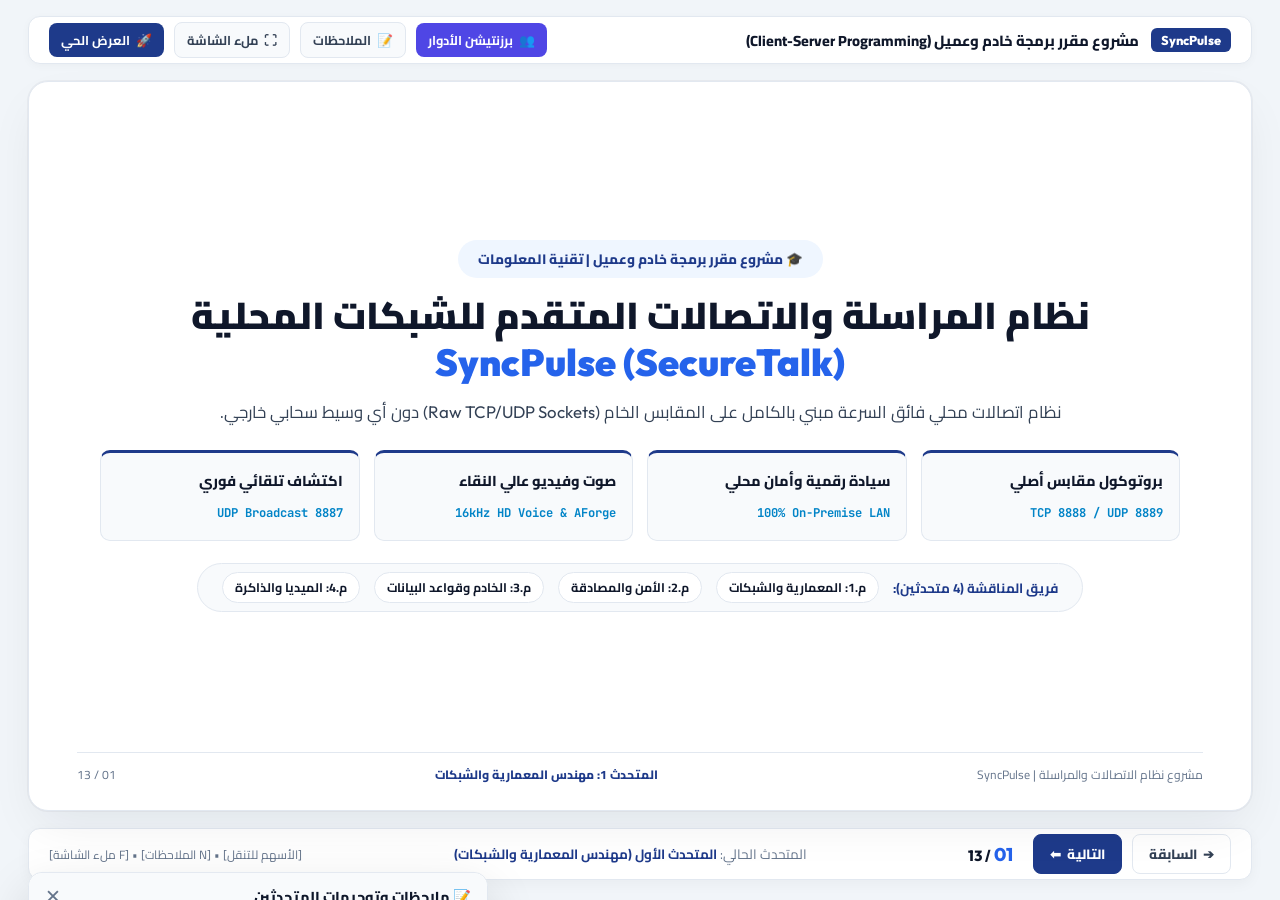
==== commit b17d297d: "docs(presentation): enhance client-server presentation with animated diagrams and role matrices" ====
--- a/SyncPulse.Presentation/index.html
+++ b/SyncPulse.Presentation/index.html
@@ -18,10 +18,13 @@
         <header class="deck-header">
             <div class="deck-header-left">
                 <span class="brand-badge">SyncPulse</span>
-                <span class="header-project-title">مشروع تخرج مقرر برمجة خادم وعميل (Client-Server)</span>
+                <span class="header-project-title">مشروع مقرر برمجة خادم وعميل (Client-Server Programming)</span>
             </div>
 
             <div class="deck-header-right">
+                <a href="../SyncPulse.RolesPresentation/index.html" class="hdr-btn live-link" style="background: #4F46E5; color: #FFFFFF;" title="عرض توزيع الأدوار الهندسية والمناقشة">
+                    <span>👥</span> برزنتيشن الأدوار
+                </a>
                 <button class="hdr-btn" onclick="toggleNotes()" title="ملاحظات المتحدث (Press N)">
                     <span>📝</span> الملاحظات
                 </button>
@@ -42,7 +45,7 @@
                  ========================================================================= -->
             <section class="keynote-slide active" id="slide-1" data-speaker="المتحدث الأول (مهندس المعمارية والشبكات)">
                 <div class="hero-stage">
-                    <span class="hero-pill-badge">🎓 مشروع تخرج مقرر برمجة خادم وعميل | تقنية المعلومات</span>
+                    <span class="hero-pill-badge">🎓 مشروع مقرر برمجة خادم وعميل | تقنية المعلومات</span>
 
                     <h1>
                         نظام المراسلة والاتصالات المتقدم للشبكات المحلية<br>
